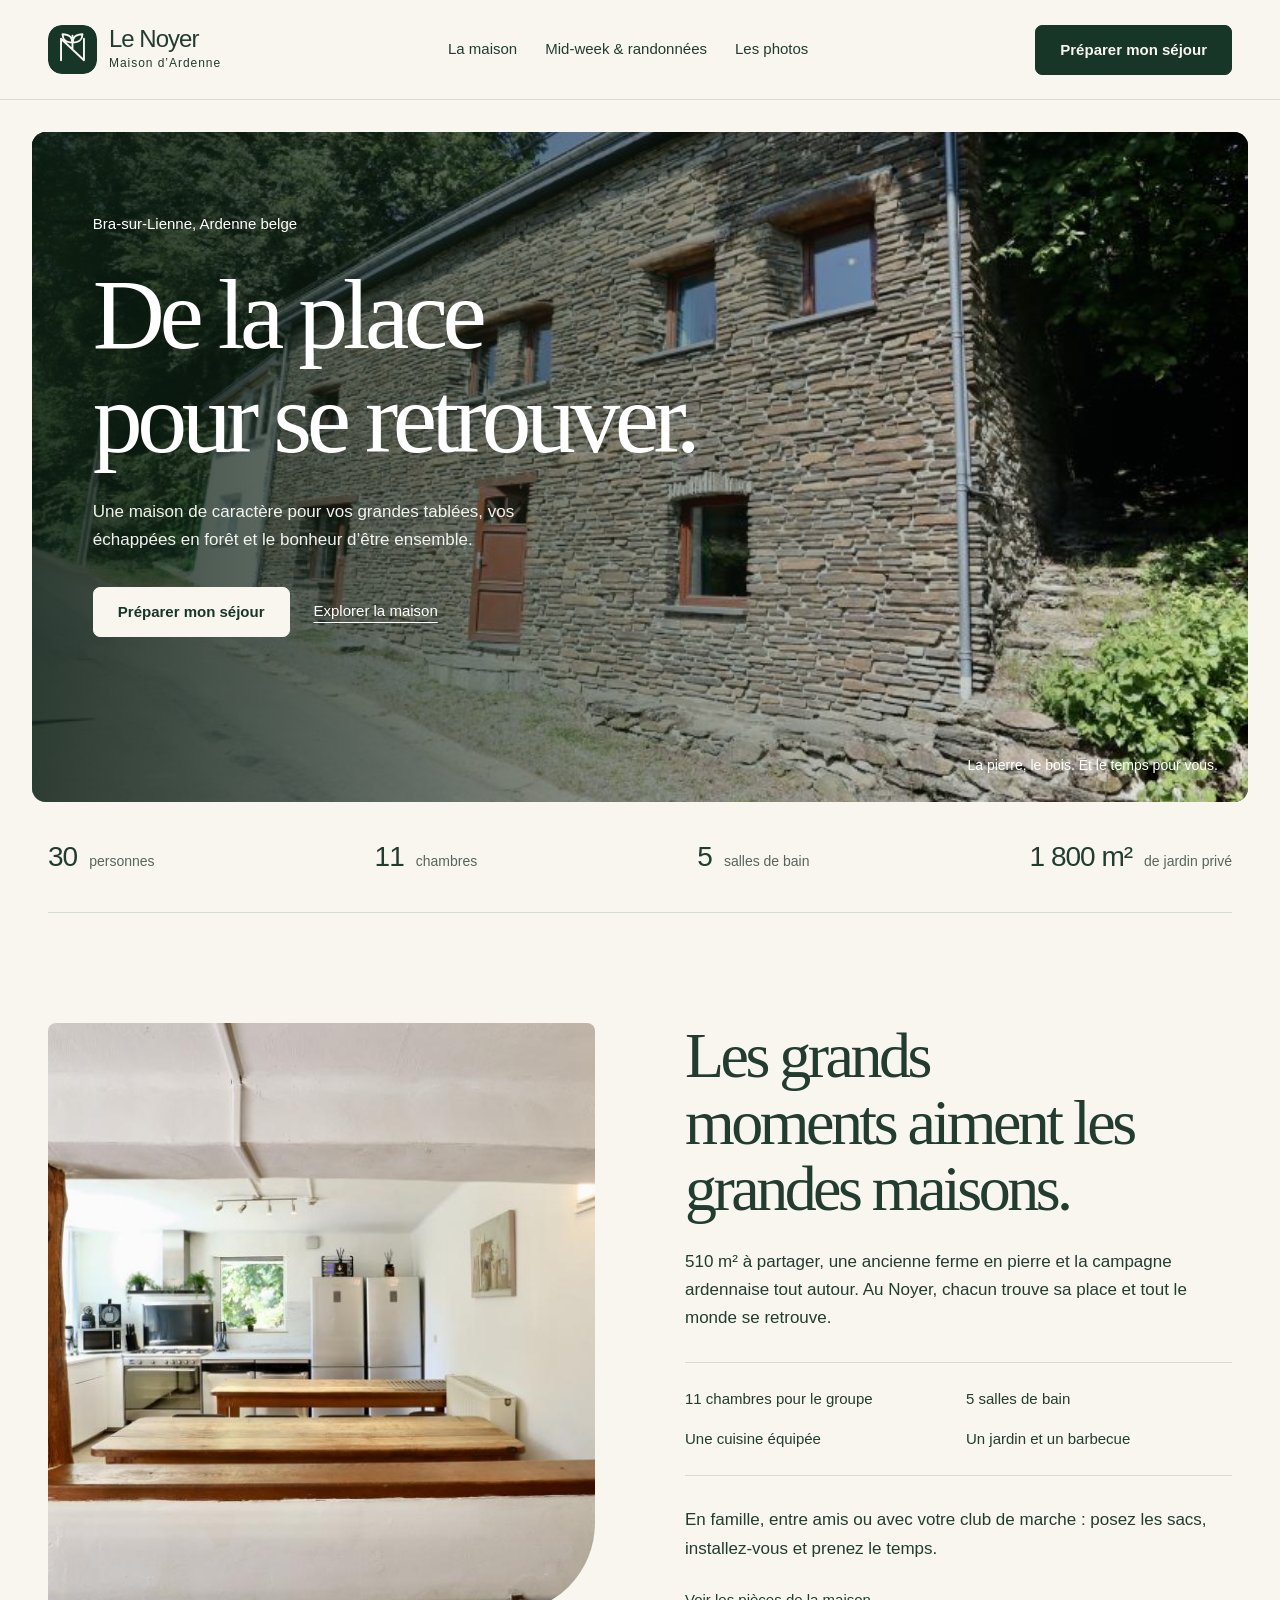
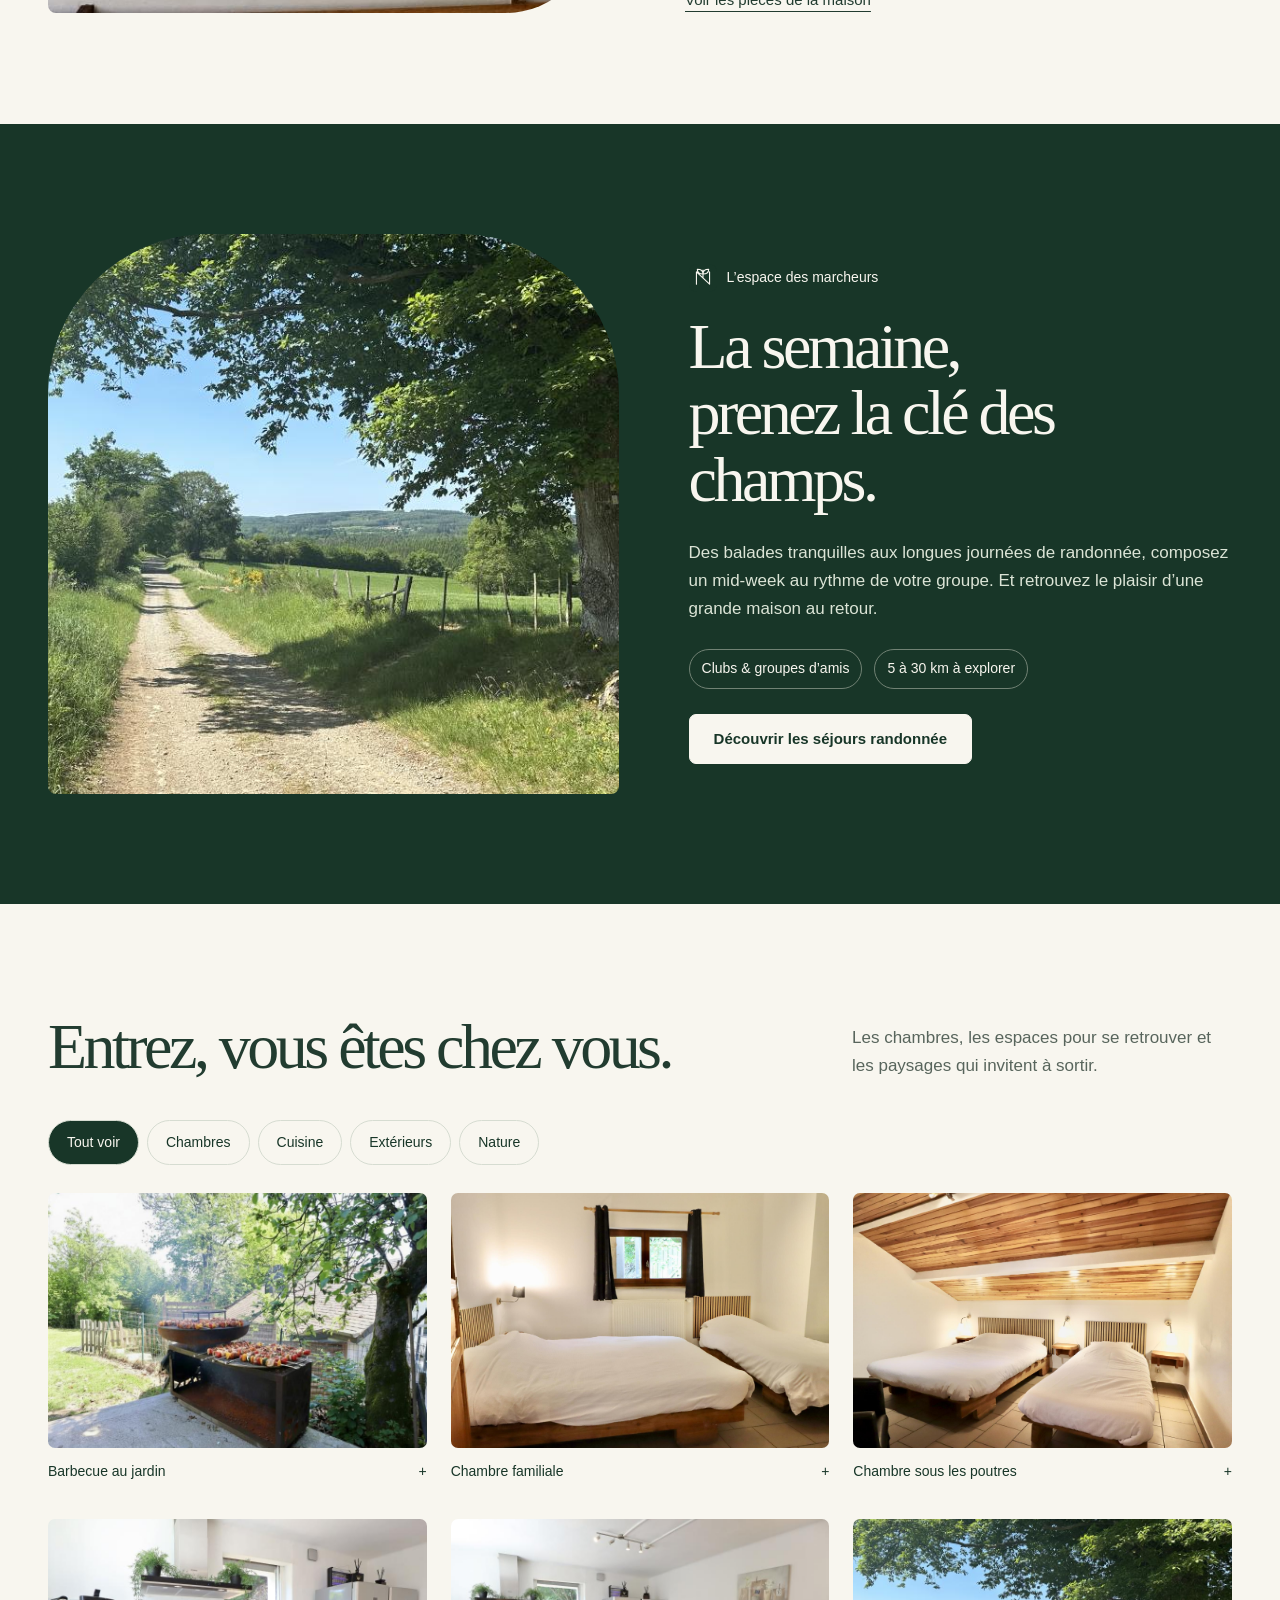
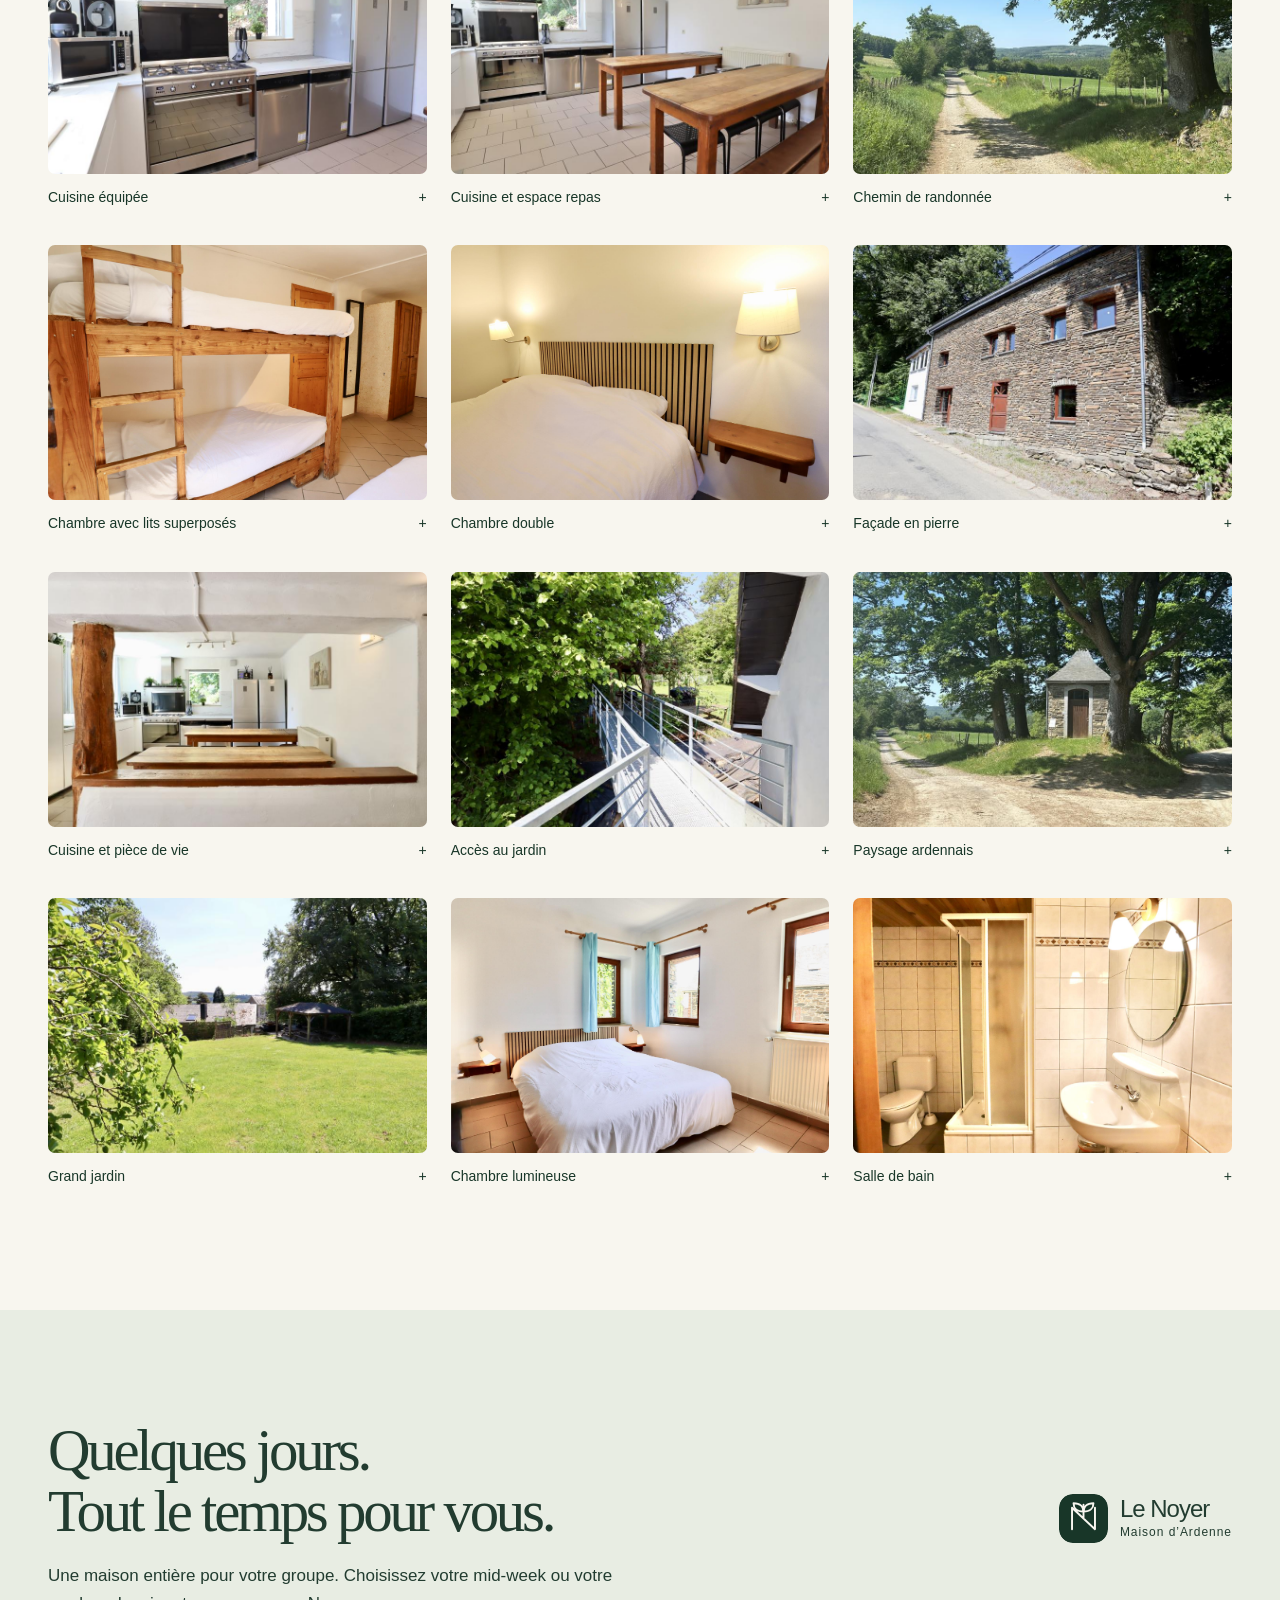
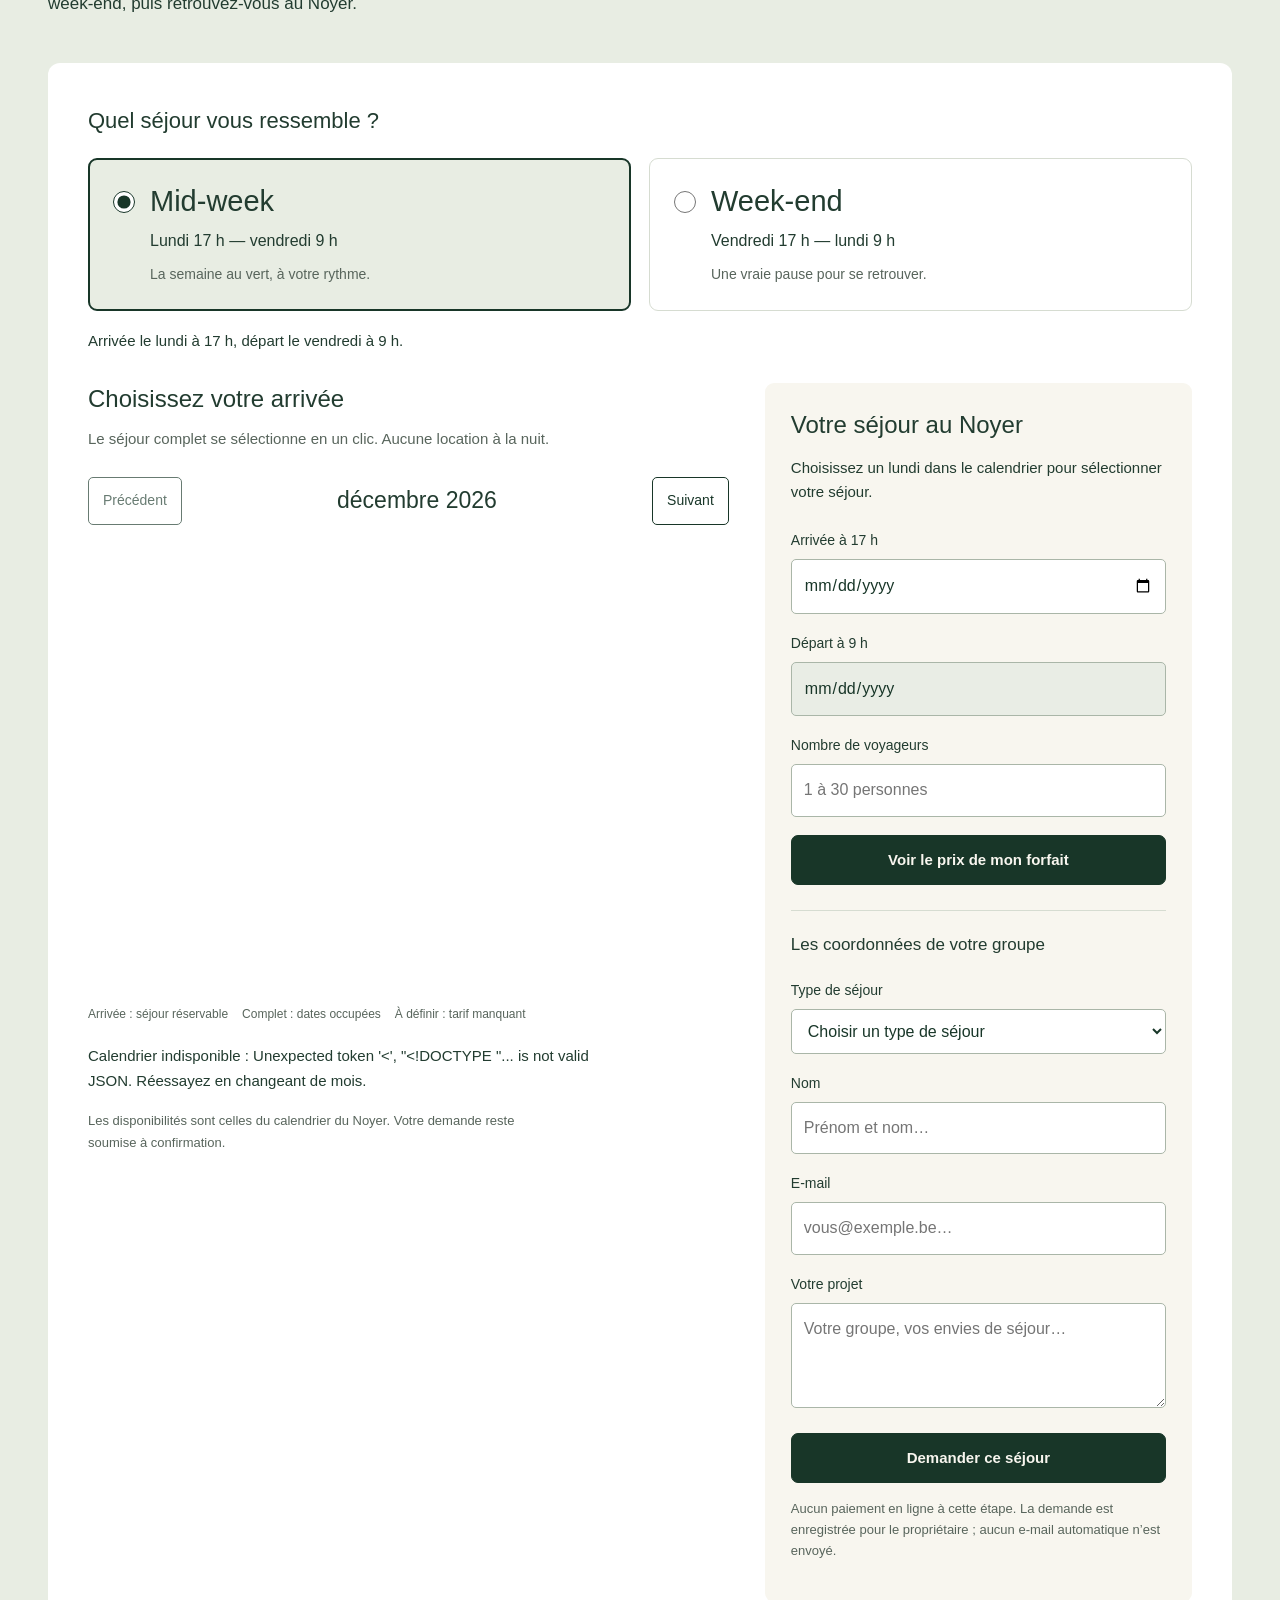
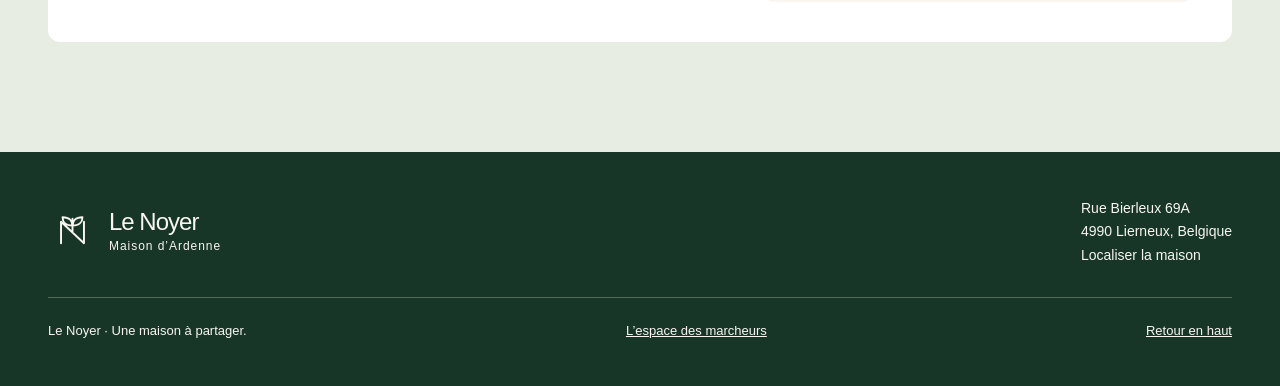
==== index.html @ c739ba6a "Préparer la mise en ligne sur Railway" ====
<!doctype html><html lang="fr"><head><meta charset="utf-8"><meta name="viewport" content="width=device-width,initial-scale=1"><meta name="theme-color" content="#183628"><meta name="description" content="Le Noyer, maison de vacances pour 30 personnes à Lierneux. Séjours en groupe et mid-week randonnée en Ardenne."><title>Le Noyer — Une maison pour se retrouver</title><link rel="icon" href="/favicon.svg" type="image/svg+xml"><link rel="stylesheet" href="/site.css"><script defer src="/site.js"></script><script defer src="/booking.js"></script><link rel="stylesheet" href="/booking.css"></head><body><a class="skip" href="#contenu">Aller au contenu</a><header id="top"><a class="brand" href="/" aria-label="Le Noyer, accueil"><img src="/favicon.svg" width="49" height="49" alt=""><span><strong>Le Noyer</strong><small>Maison d’Ardenne</small></span></a><nav aria-label="Navigation principale"><a href="/#maison">La maison</a><a href="/midweek.html">Mid-week & randonnées</a><a href="/#galerie">Les photos</a></nav><a class="head-cta" href="/#reserver">Préparer mon séjour</a><details class="mobile-nav"><summary>Menu</summary><div><a href="/#maison">La maison</a><a href="/midweek.html">Mid-week & randonnées</a><a href="/#galerie">Les photos</a><a href="/#reserver">Préparer mon séjour</a></div></details></header><main id="contenu"><section class="hero"><div class="hero-stage"><img src="/photos/55767.jpg" width="800" height="600" fetchpriority="high" alt="La façade en pierre du Noyer au bord des arbres"><div class="hero-copy"><span class="location">Bra-sur-Lienne, Ardenne belge</span><h1>De la place<br>pour se retrouver.</h1><p>Une maison de caractère pour vos grandes tablées, vos échappées en forêt et le bonheur d’être ensemble.</p><div class="hero-actions"><a class="btn" href="#reserver">Préparer mon séjour</a><a class="underlink" href="#maison">Explorer la maison</a></div></div><span class="hero-caption">La pierre, le bois. Et le temps pour vous.</span></div></section><div class="wrap stats"><div><strong>30</strong><small>personnes</small></div><div><strong>11</strong><small>chambres</small></div><div><strong>5</strong><small>salles de bain</small></div><div><strong>1 800 m²</strong><small>de jardin privé</small></div></div><section class="section" id="maison"><div class="wrap story-layout"><div class="story-image"><img src="/photos/89052.jpg" width="1920" height="1440" loading="lazy" alt="La grande table en bois et la cuisine du Noyer"></div><div><h2>Les grands moments aiment les grandes maisons.</h2><p>510 m² à partager, une ancienne ferme en pierre et la campagne ardennaise tout autour. Au Noyer, chacun trouve sa place et tout le monde se retrouve.</p><ul class="amenities"><li>11 chambres pour le groupe</li><li>5 salles de bain</li><li>Une cuisine équipée</li><li>Un jardin et un barbecue</li></ul><p>En famille, entre amis ou avec votre club de marche : posez les sacs, installez-vous et prenez le temps.</p><a class="underlink" href="#galerie">Voir les pièces de la maison</a></div></div></section><section class="midweek section" id="midweek"><div class="wrap midweek-layout"><div class="midweek-photo"><img src="/photos/26924.jpg" width="800" height="600" loading="lazy" alt="Un chemin entre les prés et les arbres"></div><div class="midweek-content"><span class="tag"><img src="/favicon.svg" width="28" height="28" alt="">L’espace des marcheurs</span><h2>La semaine,<br>prenez la clé des champs.</h2><p>Des balades tranquilles aux longues journées de randonnée, composez un mid-week au rythme de votre groupe. Et retrouvez le plaisir d’une grande maison au retour.</p><div class="midweek-perks"><span>Clubs & groupes d’amis</span><span>5 à 30 km à explorer</span></div><a class="btn light" href="/midweek.html">Découvrir les séjours randonnée</a></div></div></section><section class="gallery section" id="galerie">
<div class="wrap">
<div class="section-head">
<div><h2>Entrez, vous êtes chez vous.</h2></div>
<p>Les chambres, les espaces pour se retrouver et les paysages qui invitent à sortir.</p>
</div>
<div class="filters" role="group" aria-label="Filtrer les photos">
<button type="button" class="active" data-filter="all" aria-pressed="true">Tout voir</button>
<button type="button" data-filter="chambres" aria-pressed="false">Chambres</button>
<button type="button" data-filter="cuisine" aria-pressed="false">Cuisine</button>
<button type="button" data-filter="exterieur" aria-pressed="false">Extérieurs</button>
<button type="button" data-filter="nature" aria-pressed="false">Nature</button>
</div>
<div class="gallery-grid">
<button class="gallery-item" type="button" data-group="exterieur" aria-label="Agrandir Barbecue au jardin"><img width="800" height="600" loading="lazy" src="/photos/63605.jpg" alt="Barbecue au jardin"><span>Barbecue au jardin <b>+</b></span></button>
<button class="gallery-item" type="button" data-group="chambres" aria-label="Agrandir Chambre familiale"><img width="800" height="600" loading="lazy" src="/photos/12416.jpg" alt="Chambre familiale"><span>Chambre familiale <b>+</b></span></button>
<button class="gallery-item" type="button" data-group="chambres" aria-label="Agrandir Chambre sous les poutres"><img width="800" height="600" loading="lazy" src="/photos/15515.jpg" alt="Chambre sous les poutres"><span>Chambre sous les poutres <b>+</b></span></button>
<button class="gallery-item" type="button" data-group="cuisine" aria-label="Agrandir Cuisine équipée"><img width="800" height="600" loading="lazy" src="/photos/23513.jpg" alt="Cuisine équipée"><span>Cuisine équipée <b>+</b></span></button>
<button class="gallery-item" type="button" data-group="cuisine" aria-label="Agrandir Cuisine et espace repas"><img width="800" height="600" loading="lazy" src="/photos/24304.jpg" alt="Cuisine et espace repas"><span>Cuisine et espace repas <b>+</b></span></button>
<button class="gallery-item" type="button" data-group="nature" aria-label="Agrandir Chemin de randonnée"><img width="800" height="600" loading="lazy" src="/photos/26924.jpg" alt="Chemin de randonnée"><span>Chemin de randonnée <b>+</b></span></button>
<button class="gallery-item" type="button" data-group="chambres" aria-label="Agrandir Chambre avec lits superposés"><img width="800" height="600" loading="lazy" src="/photos/44759.jpg" alt="Chambre avec lits superposés"><span>Chambre avec lits superposés <b>+</b></span></button>
<button class="gallery-item" type="button" data-group="chambres" aria-label="Agrandir Chambre double"><img width="800" height="600" loading="lazy" src="/photos/54959.jpg" alt="Chambre double"><span>Chambre double <b>+</b></span></button>
<button class="gallery-item" type="button" data-group="exterieur" aria-label="Agrandir Façade en pierre"><img width="800" height="600" loading="lazy" src="/photos/55767.jpg" alt="Façade en pierre"><span>Façade en pierre <b>+</b></span></button>
<button class="gallery-item" type="button" data-group="cuisine" aria-label="Agrandir Cuisine et pièce de vie"><img width="800" height="600" loading="lazy" src="/photos/89052.jpg" alt="Cuisine et pièce de vie"><span>Cuisine et pièce de vie <b>+</b></span></button>
<button class="gallery-item" type="button" data-group="exterieur" aria-label="Agrandir Accès au jardin"><img width="800" height="600" loading="lazy" src="/photos/90014.jpg" alt="Accès au jardin"><span>Accès au jardin <b>+</b></span></button>
<button class="gallery-item" type="button" data-group="nature" aria-label="Agrandir Paysage ardennais"><img width="800" height="600" loading="lazy" src="/photos/84550.jpg" alt="Paysage ardennais"><span>Paysage ardennais <b>+</b></span></button>
<button class="gallery-item" type="button" data-group="exterieur" aria-label="Agrandir Grand jardin"><img width="800" height="600" loading="lazy" src="/photos/79137.jpg" alt="Grand jardin"><span>Grand jardin <b>+</b></span></button>
<button class="gallery-item" type="button" data-group="chambres" aria-label="Agrandir Chambre lumineuse"><img width="800" height="600" loading="lazy" src="/photos/64150.jpg" alt="Chambre lumineuse"><span>Chambre lumineuse <b>+</b></span></button>
<button class="gallery-item" type="button" data-group="chambres" aria-label="Agrandir Salle de bain"><img width="800" height="600" loading="lazy" src="/photos/64148.jpg" alt="Salle de bain"><span>Salle de bain <b>+</b></span></button>
</div>
</div>
</section><section class="booking section" id="reserver" aria-labelledby="booking-title">
<div class="wrap booking-layout"><div class="booking-copy"><div><h2 id="booking-title">Quelques jours.<br>Tout le temps pour vous.</h2><p>Une maison entière pour votre groupe. Choisissez votre mid-week ou votre week-end, puis retrouvez-vous au Noyer.</p></div><a class="brand" href="#top" aria-label="Le Noyer, retour en haut"><img src="/favicon.svg" width="49" height="49" alt=""><span><strong>Le Noyer</strong><small>Maison d’Ardenne</small></span></a></div>
<div class="form-card"><form id="booking-form">
<fieldset class="package-choices"><legend>Quel séjour vous ressemble ?</legend><div class="package-options"><label class="package-option"><input type="radio" name="package" value="midweek" checked><span><strong>Mid-week</strong><span>Lundi 17 h — vendredi 9 h</span><small>La semaine au vert, à votre rythme.</small></span></label><label class="package-option"><input type="radio" name="package" value="weekend"><span><strong>Week-end</strong><span>Vendredi 17 h — lundi 9 h</span><small>Une vraie pause pour se retrouver.</small></span></label></div></fieldset>
<p id="package-schedule" class="package-schedule">Arrivée le lundi à 17 h, départ le vendredi à 9 h.</p>
<div class="booking-form-layout"><div class="booking-calendar"><div class="calendar-heading"><h3>Choisissez votre arrivée</h3><p>Le séjour complet se sélectionne en un clic. Aucune location à la nuit.</p></div><div class="calendar-toolbar"><button type="button" id="previous-month" aria-label="Mois précédent">Précédent</button><h4 id="month-title" aria-live="polite"></h4><button type="button" id="next-month" aria-label="Mois suivant">Suivant</button></div><div id="guest-calendar" class="calendar-grid" aria-label="Calendrier des séjours" aria-busy="false"></div><div class="guest-legend"><span>Arrivée : séjour réservable</span><span>Complet : dates occupées</span><span>À définir : tarif manquant</span></div><p id="calendar-message" role="status" aria-live="polite"></p><p class="calendar-note">Les disponibilités sont celles du calendrier du Noyer. Votre demande reste soumise à confirmation.</p></div>
<div class="booking-details"><h3>Votre séjour au Noyer</h3><p id="selected-stay" aria-live="polite">Choisissez une arrivée dans le calendrier.</p><div class="form-row"><label>Arrivée à 17 h<input id="arrival" aria-describedby="package-schedule" type="date" name="arrival" required></label><label>Départ à 9 h<input id="departure" aria-describedby="package-schedule" type="date" name="departure" readonly required></label></div><label>Nombre de voyageurs<input type="number" name="guests" min="1" max="30" placeholder="1 à 30 personnes" required></label>
<button type="button" class="btn" id="calculate-quote">Voir le prix de mon forfait</button><div id="quote-result" class="quote-details" role="status" aria-live="polite"></div>
<div class="booking-contact"><h4>Les coordonnées de votre groupe</h4><label>Type de séjour<select id="stay-type" name="occasion"><option value="">Choisir un type de séjour</option><option value="Groupe de randonnée / mid-week">Groupe de randonnée / mid-week</option><option>Retrouvailles familiales</option><option>Séjour entre amis</option><option>Autre séjour de groupe</option></select></label><label>Nom<input name="name" type="text" autocomplete="name" maxlength="100" required placeholder="Prénom et nom…"></label><label>E-mail<input name="email" type="email" autocomplete="email" spellcheck="false" maxlength="254" required placeholder="vous@exemple.be…"></label><label>Votre projet<textarea name="message" rows="3" maxlength="2000" placeholder="Votre groupe, vos envies de séjour…"></textarea></label></div>
<button type="submit" class="btn" id="submit">Demander ce séjour</button><div class="form-note">Aucun paiement en ligne à cette étape. La demande est enregistrée pour le propriétaire ; aucun e-mail automatique n’est envoyé.</div><div id="status" role="status" aria-live="polite"></div></div></div></form></div></div></section></main><dialog id="lightbox" aria-label="Photographie agrandie">
<div class="dialog-head"><span id="photo-title"></span><button id="photo-close" type="button" aria-label="Fermer">✕</button></div>
<div class="dialog-body"><button type="button" id="prev" aria-label="Photo précédente">←</button><img id="large-photo" alt=""><button type="button" id="next" aria-label="Photo suivante">→</button></div>
</dialog><footer><div class="footer-top"><a class="brand" href="/" aria-label="Le Noyer, accueil"><img src="/favicon.svg" width="49" height="49" alt=""><span><strong>Le Noyer</strong><small>Maison d’Ardenne</small></span></a><p>Rue Bierleux 69A<br>4990 Lierneux, Belgique<br><a href="https://www.google.com/maps/search/?api=1&query=Rue+Bierleux+69A+4990+Lierneux+Belgique" target="_blank" rel="noopener noreferrer">Localiser la maison</a></p></div><div class="footer-bottom"><span>Le Noyer · Une maison à partager.</span><a href="/midweek.html">L’espace des marcheurs</a><a href="#top">Retour en haut</a></div></footer><div class="mobile-book"><a class="btn" href="/#reserver">Préparer mon séjour</a></div></body></html>
---- site.css ----
:root{--forest:#183628;--ivory:#f8f6ef;--copper:#aa8061;--ink:#223c30;--muted:#58655c;--line:#d6dcd1;--sage:#e8ede3;--white:#fff;--sans:"Avenir Next",Avenir,"Segoe UI",sans-serif;--display:"Iowan Old Style","Palatino Linotype",Palatino,serif}
*{box-sizing:border-box}html{scroll-behavior:smooth;scroll-padding-top:110px}body{margin:0;background:var(--ivory);color:var(--ink);font:17px/1.65 var(--sans)}a{color:inherit;text-decoration:none}button,input,select,textarea{font:inherit}button,a,input,select,textarea{touch-action:manipulation}button{cursor:pointer}img{display:block;width:100%;height:auto}h1,h2,h3,p{margin:0}p+p{margin-top:1rem}h1,h2,h3{text-wrap:balance}h1,h2{font-family:var(--display);font-weight:400;letter-spacing:-.055em;line-height:1.04}h1{font-size:clamp(3.6rem,7.8vw,8rem)}h2{font-size:clamp(2.5rem,5vw,5.2rem)}h3{font-size:1.5rem;line-height:1.3;font-weight:500}p{max-width:65ch}a:hover{text-decoration:underline;text-underline-offset:5px}:focus-visible{outline:3px solid var(--copper);outline-offset:5px}[hidden]{display:none!important}.skip{position:fixed;top:-100px;left:20px;z-index:100;background:white;padding:12px}.skip:focus{top:15px}.wrap{width:min(1280px,calc(100% - 96px));margin:auto}.section{padding:110px 0}header{height:100px;padding:0 48px;display:flex;align-items:center;justify-content:space-between;gap:24px;background:var(--ivory);position:sticky;top:0;z-index:20;border-bottom:1px solid var(--line)}.brand{display:inline-flex;align-items:center;gap:12px;flex-shrink:0}.brand img{width:49px;height:49px;border-radius:14px}.brand strong{display:block;font-size:24px;font-weight:500;letter-spacing:-1px;line-height:1.2}.brand small{display:block;font-size:12px;letter-spacing:.08em}nav{display:flex;gap:28px;font-size:15px}nav a[aria-current]{text-decoration:underline;text-underline-offset:8px}.btn,.head-cta,.r7-official,.r7-map,.ln-gpx-buttons a{display:inline-flex;justify-content:center;align-items:center;min-height:50px;padding:13px 24px;border:1px solid var(--forest);border-radius:7px;background:var(--forest);color:var(--ivory);font-size:15px;font-weight:600;line-height:1.4;text-align:center}.btn:hover,.head-cta:hover,.r7-official:hover,.ln-gpx-buttons a:hover{background:#2d513c;text-decoration:none}.btn.light{background:var(--ivory);color:var(--forest);border-color:var(--ivory)}.btn.light:hover{background:#e5eadf}.underlink{display:inline-block;text-decoration:underline;text-underline-offset:6px;font-size:15px}.mobile-nav{display:none}.hero{padding:32px 32px 0}.hero-stage{position:relative;min-height:670px;border-radius:14px;overflow:hidden;background:var(--forest)}.hero-stage>img{position:absolute;height:100%;object-fit:cover;object-position:50% 55%}.hero-stage:after{content:"";position:absolute;inset:0;background:linear-gradient(90deg,rgba(12,30,19,.83),rgba(12,30,19,.3) 65%,rgba(12,30,19,.04))}.hero-copy{position:relative;z-index:1;padding:80px 5%;color:white;max-width:830px}.location{font-size:15px;margin-bottom:26px;display:block}.hero-copy p{margin-top:28px;max-width:430px;color:#f1f3ed}.hero-actions{display:flex;align-items:center;flex-wrap:wrap;gap:24px;margin-top:32px}.hero .btn{background:var(--ivory);color:var(--forest);border-color:var(--ivory)}.hero-caption{position:absolute;z-index:2;right:30px;bottom:25px;color:#fff;font-size:14px}.stats{display:flex;justify-content:space-between;gap:20px;padding:32px 0;border-bottom:1px solid var(--line)}.stats div{display:flex;align-items:baseline;gap:12px}.stats strong{font-size:28px;font-weight:500;letter-spacing:-1px}.stats small{font-size:14px;color:var(--muted)}.story-layout{display:grid;grid-template-columns:1fr 1fr;gap:90px;align-items:center}.story-image img{height:590px;object-fit:cover;border-radius:8px 8px 90px 8px}.story-layout p{margin-top:25px}.story-layout .underlink{margin-top:25px}.amenities{display:grid;grid-template-columns:1fr 1fr;gap:15px;margin:30px 0;padding:24px 0;border-block:1px solid var(--line);list-style:none;font-size:15px}.midweek{background:var(--forest);color:var(--ivory)}.midweek-layout{display:grid;grid-template-columns:1.05fr 1fr;gap:70px;align-items:center}.midweek-photo img{height:560px;object-fit:cover;border-radius:160px 160px 8px 8px}.midweek-content p{margin:26px 0;color:#dbe4d6}.tag{display:inline-flex;align-items:center;gap:10px;margin-bottom:22px;font-size:14px}.tag img{width:28px;height:28px}.midweek-perks{display:flex;gap:12px;flex-wrap:wrap;margin:25px 0}.midweek-perks span{font-size:14px;border:1px solid #718274;padding:7px 12px;border-radius:30px}.section-head{display:flex;align-items:end;justify-content:space-between;gap:35px;margin-bottom:40px}.section-head p{max-width:380px;color:var(--muted)}.filters{display:flex;gap:8px;flex-wrap:wrap;margin:28px 0}.filters button{border:1px solid var(--line);padding:10px 18px;border-radius:30px;background:transparent;color:var(--forest);font-size:14px;min-height:44px}.filters button.active,.filters button:hover{background:var(--forest);color:var(--ivory)}.gallery-grid{display:grid;grid-template-columns:repeat(3,1fr);gap:24px}.gallery-item{padding:0;text-align:left;background:none;border:0;color:var(--forest);min-width:0}.gallery-item img{height:255px;object-fit:cover;border-radius:7px;transition:filter .2s}.gallery-item:hover img{filter:brightness(.88)}.gallery-item span{display:flex;justify-content:space-between;padding:12px 0;font-size:14px}.gallery-item b{font-weight:400}.booking{background:var(--sage)}.booking-layout{display:grid;grid-template-columns:1fr 1fr;gap:80px;align-items:start}.booking-copy p{margin-top:25px}.booking-logo{margin-top:38px}.form-card{background:var(--white);padding:36px;border-radius:12px}.form-card>p{font-size:14px;color:var(--muted);margin:12px 0 26px}.form-row{display:grid;grid-template-columns:1fr 1fr;gap:18px}label{display:block;font-size:14px;font-weight:500;margin-bottom:18px}input,select,textarea{width:100%;min-width:0;display:block;margin-top:7px;border:1px solid #aab6a8;border-radius:5px;padding:12px;background:#fff;color:var(--forest);font-size:16px}textarea{resize:vertical}.form-note{font-size:13px;color:var(--muted);margin-top:16px}#status{font-size:15px;margin-top:15px;overflow-wrap:anywhere}.error{color:#9a3022}button:disabled{opacity:.65;cursor:wait}footer{padding:45px 48px;background:var(--forest);color:var(--ivory)}.footer-top{display:flex;justify-content:space-between;gap:30px}.footer-top p{font-size:14px}.footer-bottom{display:flex;justify-content:space-between;gap:20px;border-top:1px solid #536b58;margin-top:30px;padding-top:22px;font-size:13px}.footer-bottom a{text-decoration:underline}dialog{padding:20px;border:0;border-radius:12px;background:var(--ivory);width:min(1100px,94vw);max-height:92dvh;overscroll-behavior:contain}dialog::backdrop{background:#10251de6}.dialog-head{display:flex;align-items:center;justify-content:space-between;gap:20px;padding-bottom:16px}.dialog-head button,.dialog-body button{border:1px solid var(--line);background:var(--ivory);color:var(--forest);min-width:44px;min-height:44px;border-radius:50%}.dialog-body{display:flex;gap:15px;align-items:center}.dialog-body img{min-width:0;max-height:75dvh;object-fit:contain}.walking-intro{padding:70px 0 65px}.walking-intro .location{color:var(--muted)}.walking-intro h1{max-width:950px}.walking-intro p{margin-top:28px;max-width:600px}.walking-intro .hero-actions{margin-top:28px}.walking-cover{width:100%;height:440px;object-fit:cover;border-radius:12px}.walking-strip{display:flex;justify-content:space-between;gap:25px;padding:24px 0;font-size:15px;border-bottom:1px solid var(--line)}.r7-section{padding:90px 0}.r7-top{display:flex;justify-content:space-between;align-items:end;gap:40px}.r7-top p{max-width:380px}.r7-prompt{margin:35px 0 15px;font-size:15px}.r7-tabs{display:flex;gap:10px;margin-bottom:25px}.r7-tabs button{flex:1;padding:15px 8px;border:1px solid var(--line);border-radius:7px;color:var(--forest);background:transparent;min-height:70px}.r7-tabs button[aria-selected=true]{background:var(--forest);color:var(--ivory)}.r7-tabs strong{font-size:25px;font-weight:500}.r7-tabs small{display:block;font-size:12px}.r7-feature{display:grid;grid-template-columns:1fr 1fr;gap:50px;align-items:center;padding:30px;background:var(--sage);border-radius:12px}.r7-picture{position:relative}.r7-picture img{height:390px;object-fit:cover;border-radius:8px}.r7-photo-credit{display:none}.r7-detail>small{font-size:14px}.r7-detail h3{font-family:var(--display);font-size:36px;letter-spacing:-1px;margin:12px 0 16px}.r7-detail p{font-size:15px}.r7-facts{display:flex;gap:28px;margin:24px 0;padding-block:18px;border-block:1px solid #bac6b5;flex-wrap:wrap}.r7-facts strong{display:block;font-size:19px}.r7-facts span,.r7-start,.r7-source{font-size:13px}.r7-actions{display:flex;flex-wrap:wrap;gap:10px;margin:20px 0}.r7-map{background:transparent;color:var(--forest)}.r7-source{color:var(--muted)}.r7-final{display:flex;gap:40px;justify-content:space-between;align-items:center;margin-top:32px}.r7-final p{font-size:14px;max-width:650px}.r7-final .btn{flex-shrink:0}.gpx-section{margin-top:50px;border:1px solid var(--line);border-radius:12px;padding:30px}.gpx-layout{display:grid;grid-template-columns:1fr 1fr;align-items:center;gap:40px}.gpx-section p{font-size:15px;margin:20px 0}.ln-gpx-buttons{display:flex;gap:12px;flex-wrap:wrap}.ln-gpx-buttons .secondary{background:transparent;color:var(--forest)}#trace-map{width:100%;height:320px;background:var(--sage);border-radius:8px}.map-status{font-size:13px;color:var(--muted)}.planning{background:var(--sage)}.planning-grid{display:grid;grid-template-columns:1fr 1fr;gap:90px}.planning details{border-bottom:1px solid #bac6b5;padding:22px 0}.planning summary{font-size:20px;cursor:pointer}.planning details p{margin:18px 0 0;font-size:16px}.planning-grid>div>p{margin:24px 0}.practical{margin-top:35px}.practical p{font-size:14px}.mobile-book{display:none}
@media(min-width:1500px){.hero-stage{min-height:760px}.hero-copy{padding-top:100px}}
@media(max-width:1100px){header{padding:0 24px}nav{gap:15px;font-size:14px}.head-cta{padding-inline:15px}.wrap{width:calc(100% - 48px)}.story-layout,.midweek-layout,.booking-layout,.planning-grid{gap:40px}.stats div{display:block}.gallery-item img{height:200px}.hero-stage{min-height:610px}.r7-feature{gap:25px}.r7-final{align-items:start;flex-direction:column}}
@media(max-width:800px){header{height:82px;padding:0 20px}.brand strong{font-size:22px}.brand img{width:43px;height:43px}header nav,header>.head-cta{display:none}.mobile-nav{display:block}.mobile-nav summary{cursor:pointer;min-height:44px;padding:10px}.mobile-nav>div{position:absolute;top:81px;left:0;right:0;background:var(--ivory);padding:15px 24px 25px;border-bottom:1px solid var(--line);box-shadow:0 20px 30px #18362812}.mobile-nav a{display:block;padding:12px}.hero{padding:14px 14px 0}.hero-stage{min-height:650px}.hero-copy{padding:55px 24px}.hero-stage:after{background:linear-gradient(0deg,rgba(12,30,19,.15),rgba(12,30,19,.75))}.hero-caption{left:24px;right:auto;font-size:12px}.hero-copy p{font-size:16px}.hero-actions{gap:22px}.wrap{width:calc(100% - 40px)}.stats{display:grid;grid-template-columns:1fr 1fr;padding:25px 0;gap:20px}.stats div{display:flex;gap:10px}.stats strong{font-size:24px}.stats small{font-size:12px}.section{padding:65px 0}.story-layout,.midweek-layout,.booking-layout,.planning-grid,.r7-feature,.gpx-layout{grid-template-columns:1fr;gap:30px}.story-image img{height:380px;border-bottom-right-radius:60px}.story-layout>div:last-child{padding-top:10px}.midweek-photo img{height:390px;border-radius:120px 120px 7px 7px}.midweek-content h2{font-size:3rem}.section-head,.r7-top{display:block}.section-head p,.r7-top p{margin-top:22px}.gallery-grid{grid-template-columns:1fr 1fr;gap:15px}.gallery-item img{height:170px}.gallery-item span{font-size:12px}.form-card{padding:24px}.form-row{gap:12px}.form-row:has(select){grid-template-columns:1fr}.booking-copy .booking-logo{display:none}.footer-top,.footer-bottom{flex-direction:column}footer{padding:40px 24px 100px}.walking-intro{padding:45px 0}.walking-intro h1{font-size:3.6rem}.walking-cover{height:300px}.walking-strip{flex-direction:column;gap:10px}.r7-section{padding:60px 0}.r7-tabs{gap:6px}.r7-tabs button{padding:12px 3px}.r7-tabs small{font-size:10px}.r7-tabs strong{font-size:22px}.r7-feature{padding:18px}.r7-picture img{height:240px}.r7-detail h3{font-size:32px}.gpx-section{padding:20px}.r7-final .btn{width:100%}.mobile-book{display:block;position:fixed;bottom:0;left:0;right:0;z-index:15;background:var(--ivory);padding:10px 20px calc(10px + env(safe-area-inset-bottom));border-top:1px solid var(--line)}.mobile-book a{display:flex}.section:target{scroll-margin-top:15px}}
@media(prefers-reduced-motion:reduce){html{scroll-behavior:auto}*{transition:none!important}}
---- booking.css ----
.availability{margin:25px 0;padding:20px;border:1px solid var(--line);border-radius:8px}.availability h3{font-size:20px}.calendar-toolbar,.year-toolbar{display:flex;align-items:end;gap:15px;flex-wrap:wrap;margin:20px 0}.calendar-toolbar label,.year-toolbar label{margin:0;max-width:180px}.calendar-grid{display:grid;grid-template-columns:repeat(7,minmax(0,1fr));gap:4px;margin-top:12px}.calendar-day,.calendar-weekday{font-size:12px;text-align:center;min-height:30px;padding:4px 0}.calendar-day{border-radius:3px;background:#e0ecd8;color:#183628;border:1px solid #b2c7a6}.calendar-day[data-state=occupied]{background:#d2d5d2;color:#374038;border-color:#adb4ad}.calendar-day[data-state=unpriced]{background:white;border:1px dashed #747e73;color:#495147}.calendar-legend{font-size:13px;margin:12px 0}.quote-details{font-size:14px;margin:15px 0}.quote-total{font-size:22px;font-weight:600;margin:15px 0}.quote-details details{margin-top:12px}.quote-night{display:flex;justify-content:space-between;gap:15px}.admin-main{padding-block:60px}.admin-main h1{font-size:64px;margin-bottom:20px}.admin-main h2{font-size:34px;margin:35px 0 20px}.admin-main p{margin:15px 0}.admin-login{max-width:650px;margin:30px 0}.admin-columns{display:grid;grid-template-columns:1fr 1fr;gap:45px}.admin-columns .form-card{margin-top:20px}.admin-record{border-bottom:1px solid var(--line);padding:20px 0;overflow-wrap:anywhere}.admin-record h3{font-size:20px}.admin-record p{white-space:pre-wrap;font-size:14px}.record-actions{display:flex;gap:10px;flex-wrap:wrap}.record-actions button,.calendar-toolbar button{border:1px solid var(--forest);color:var(--forest);background:transparent;border-radius:5px;padding:9px 14px;min-height:44px}.record-actions button:hover,.calendar-toolbar button:hover{background:var(--sage)}.year-calendar{display:grid;grid-template-columns:repeat(4,1fr);gap:25px}.calendar-month h3{font-size:17px}.admin-metrics{display:flex;gap:30px;flex-wrap:wrap;background:var(--sage);padding:25px;margin:25px 0;border-radius:8px}.admin-metrics strong{display:block;font-size:26px}.admin-metrics span{font-size:14px}#new-rate{margin:15px;background:none;border:0}.admin-record small{display:block}.admin-record button:disabled{opacity:.5}.quote-error{color:#9a3022}.calendar-day[data-selected=true]{outline:2px solid var(--forest);outline-offset:0;font-weight:700}
.admin-single{grid-template-columns:1fr}.admin-single>section{max-width:780px}#block-dates{margin-block:30px}#block-dates .form-card{max-width:780px;margin-bottom:25px}#block-help{font-size:14px}#clear-block{border:0;background:none;margin:15px;color:var(--forest)}#admin-calendar button.calendar-day{min-height:36px;min-width:0;font-family:inherit}#admin-calendar button.calendar-day:hover:not(:disabled){outline:2px solid var(--forest)}#admin-calendar button.calendar-day:disabled{cursor:default;opacity:.45}
@media(max-width:1000px){.year-calendar{grid-template-columns:repeat(3,1fr)}}@media(max-width:800px){.admin-columns{grid-template-columns:1fr}.year-calendar{grid-template-columns:repeat(2,1fr)}.admin-main h1{font-size:46px}.calendar-toolbar{gap:10px}.calendar-toolbar button{font-size:13px;padding:8px}.availability{padding:14px}}

#reserver .booking-layout{display:block}#reserver .booking-copy{display:flex;align-items:center;justify-content:space-between;gap:40px;margin-bottom:45px}#reserver .booking-copy h2{font-size:clamp(2.6rem,4.6vw,4.8rem)}#reserver .booking-copy p{max-width:590px;margin-top:20px}#reserver .form-card{padding:40px}#reserver .package-choices{border:0;padding:0;margin:0;min-width:0}#reserver .package-choices legend{font-size:22px;font-weight:500;padding:0;margin-bottom:18px}#reserver .package-options{display:grid;grid-template-columns:1fr 1fr;gap:18px}#reserver .package-option{display:flex;align-items:start;gap:15px;padding:24px;border:1px solid var(--line);border-radius:9px;cursor:pointer;margin:0;background:var(--white)}#reserver .package-option:has(input:checked){border:2px solid var(--forest);padding:23px;background:var(--sage)}#reserver .package-option:focus-within{outline:3px solid var(--copper);outline-offset:3px}#reserver .package-option input{width:22px;height:22px;min-width:22px;margin:8px 0 0;accent-color:var(--forest)}#reserver .package-option strong{font-size:29px;line-height:1.3;font-weight:500;display:block}#reserver .package-option span span{display:block;font-size:16px;margin-top:8px}#reserver .package-option small{display:block;font-size:14px;color:var(--muted);margin-top:8px}#reserver .package-schedule{font-size:15px;margin:18px 0 30px}#reserver .booking-form-layout{display:grid;grid-template-columns:minmax(0,1.5fr) minmax(300px,1fr);gap:36px;align-items:start}#reserver .booking-calendar{min-width:0}#reserver .calendar-heading h3,#reserver .booking-details h3{font-size:24px}#reserver .calendar-heading p{font-size:15px;color:var(--muted);margin:12px 0 0}#reserver .calendar-toolbar{display:flex;align-items:center;justify-content:space-between;flex-wrap:nowrap;gap:12px;margin:26px 0 20px}#reserver #month-title{font-size:23px;font-weight:500;text-align:center;margin:0;line-height:1.3}#reserver .calendar-toolbar button{min-width:44px;padding:11px 14px;font-size:14px}#reserver #guest-calendar{gap:7px;margin:0;min-height:440px;align-content:start}#reserver .calendar-weekday{font-size:15px;min-height:34px;color:var(--muted)}#reserver .calendar-day{min-height:78px;padding:13px 4px;display:flex;flex-direction:column;align-items:center;justify-content:center;gap:5px;font-family:var(--sans);background:#f4f6f0;border:1px solid #e0e5db;color:var(--forest);border-radius:6px;font-size:20px;line-height:1.2}#reserver .calendar-day small{font-size:11px;line-height:1.3}#reserver button.calendar-day:not(:disabled){background:var(--forest);color:var(--ivory);border-color:var(--forest);cursor:pointer}#reserver button.calendar-day:hover:not(:disabled){background:#315b41;box-shadow:0 0 0 2px var(--copper)}#reserver .calendar-day[data-state=occupied]{background:#dcdedb;color:#596158;border-color:#c5ccc2}#reserver button.calendar-day:disabled{opacity:1;cursor:default;background:#f3f3ef;color:#6b7168;border:1px dashed #9fa89a}#reserver .calendar-day[data-selected=true]{background:#d7e7cb;color:var(--forest);outline:none;border-color:#9ab48b}#reserver button.calendar-day[data-selected=true]{background:var(--forest);color:white;box-shadow:inset 0 0 0 2px var(--copper)}#reserver .calendar-day[data-checkout=true]{border:2px solid var(--forest);background:var(--ivory)}#reserver .guest-legend{display:flex;gap:14px;flex-wrap:wrap;font-size:12px;margin:20px 0;color:var(--muted)}#reserver #calendar-message{font-size:15px;min-height:50px}#reserver .calendar-note{font-size:13px;color:var(--muted);margin-top:16px}#reserver .booking-details{background:var(--ivory);border-radius:9px;padding:26px;min-width:0}#reserver #selected-stay{font-size:15px;margin:15px 0 24px;min-height:48px}#reserver .booking-details .form-row{grid-template-columns:1fr;gap:0}#reserver .booking-details .btn{width:100%}#reserver .quote-total{font-size:24px;line-height:1.35}#reserver .quote-details p{margin-top:12px}#reserver .booking-contact{margin:25px 0;border-top:1px solid var(--line);padding-top:20px}#reserver .booking-contact summary{cursor:pointer;font-size:17px;min-height:44px;margin-bottom:15px}#reserver input[readonly]{background:#e9ede5}#reserver .form-note{line-height:1.6}
@media(min-width:1450px){#reserver .calendar-day{min-height:88px}#reserver #guest-calendar{min-height:490px}}
@media(max-width:1050px){#reserver .form-card{padding:25px}#reserver .booking-form-layout{gap:24px;grid-template-columns:minmax(0,1.3fr) minmax(280px,1fr)}#reserver .booking-details{padding:20px}#reserver .calendar-day{min-height:70px;font-size:18px}#reserver #guest-calendar{gap:4px}#reserver #month-title{font-size:20px}#reserver .calendar-toolbar button{font-size:12px;padding:10px 8px}#reserver .booking-copy>.brand{display:none}}
@media(max-width:800px){#reserver .booking-form-layout{grid-template-columns:1fr;gap:32px}#reserver .form-card{padding:24px}#reserver .calendar-day{min-height:72px;font-size:21px}#reserver #guest-calendar{gap:6px;min-height:420px}#reserver .booking-copy{margin-bottom:30px}#reserver .package-option{padding:18px;gap:10px}#reserver .package-option:has(input:checked){padding:17px}#reserver .package-option strong{font-size:23px}#reserver .package-option span span{font-size:14px}#reserver .package-option small{display:none}#reserver .package-option input{width:18px;height:18px;min-width:18px;margin-top:5px}#reserver .booking-details .form-row{grid-template-columns:1fr 1fr;gap:12px}}
@media(max-width:480px){#reserver .form-card{padding:16px}#reserver .package-options{gap:9px}#reserver .package-option{padding:14px 10px;gap:7px}#reserver .package-option:has(input:checked){padding:13px 9px}#reserver .package-option strong{font-size:20px}#reserver .package-option span span{font-size:13px}#reserver .package-option input{width:16px;height:16px;min-width:16px}#reserver .calendar-day{min-height:62px;font-size:18px;padding:10px 1px}#reserver .calendar-day small{font-size:10px}#reserver #guest-calendar{gap:3px;min-height:370px}#reserver .calendar-weekday{font-size:13px}#reserver #month-title{font-size:18px}#reserver .calendar-toolbar button{padding:9px 7px;font-size:12px}#reserver .booking-details{padding:18px}#reserver .booking-details .form-row{grid-template-columns:1fr;gap:0}}

#reserver .calendar-day:focus-visible{outline:3px solid var(--copper);outline-offset:3px}#reserver .booking-contact h4{font-size:17px;font-weight:500;margin:0 0 20px}
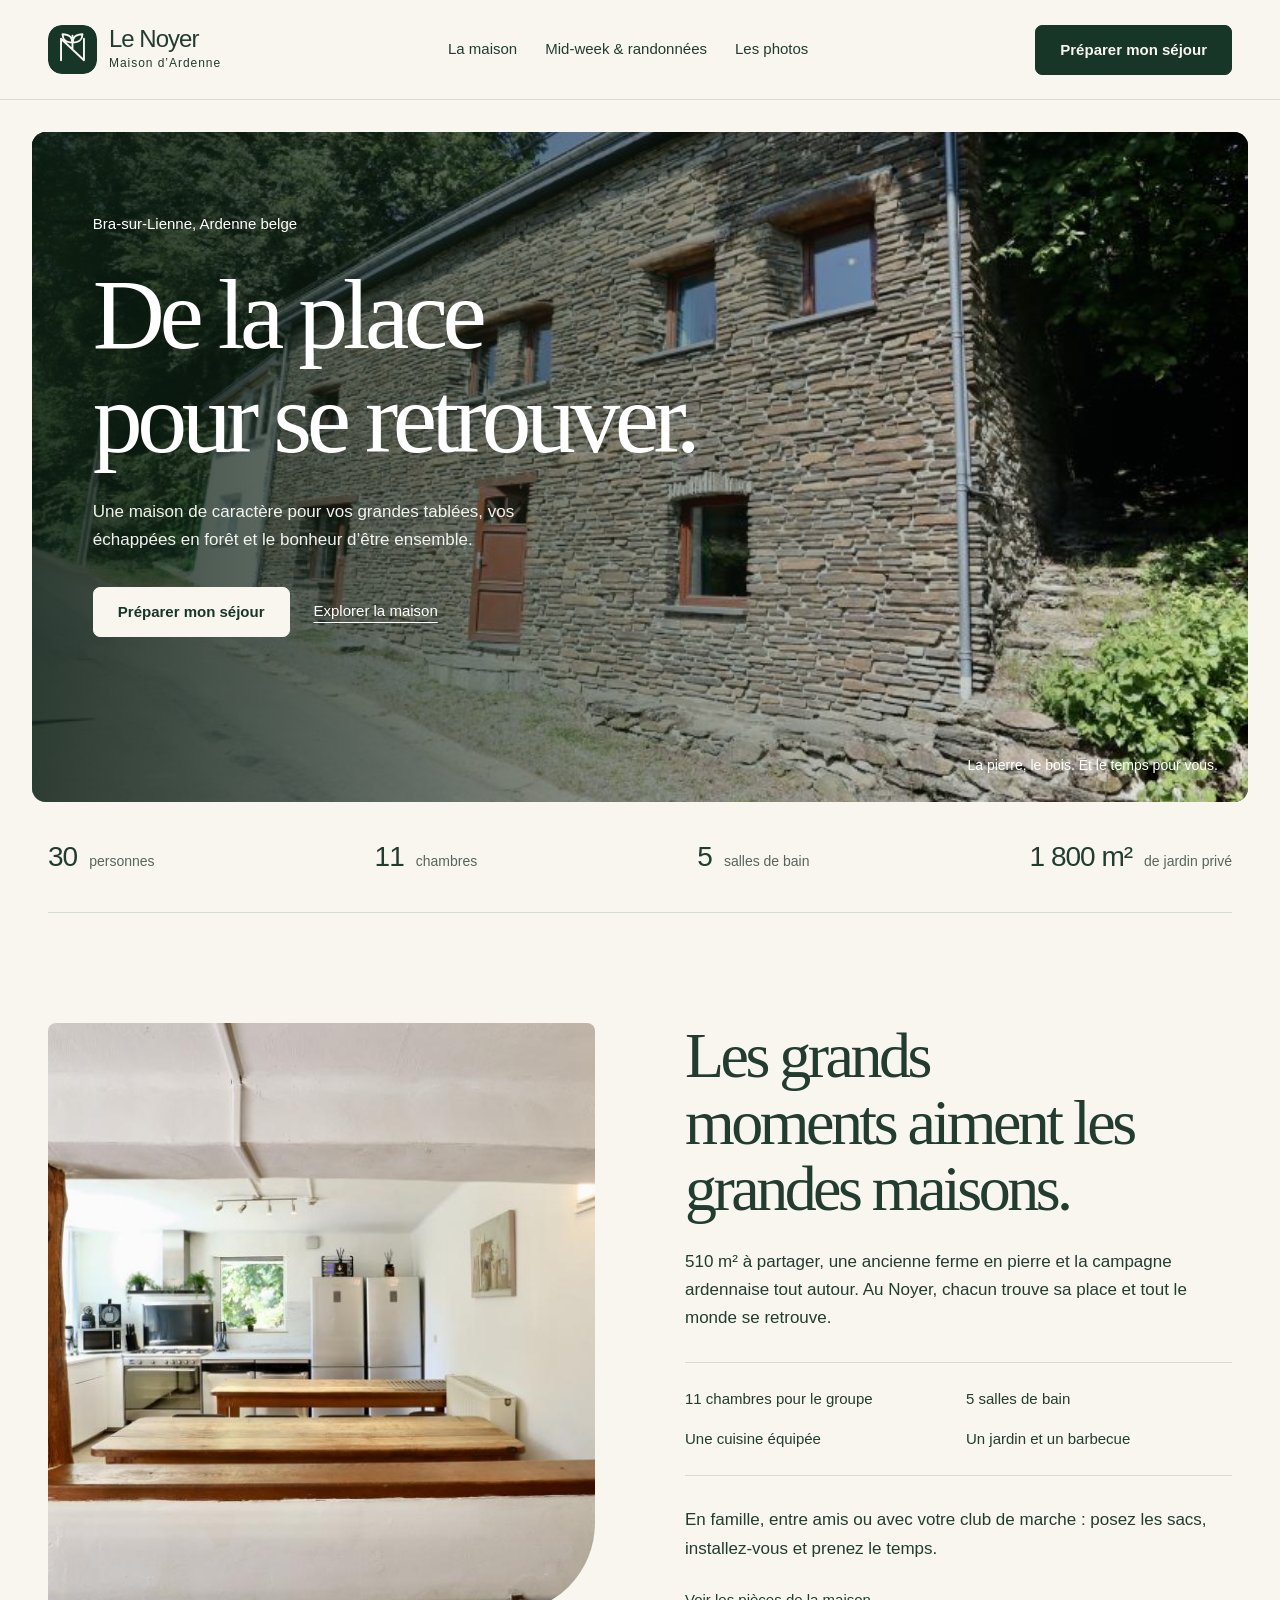
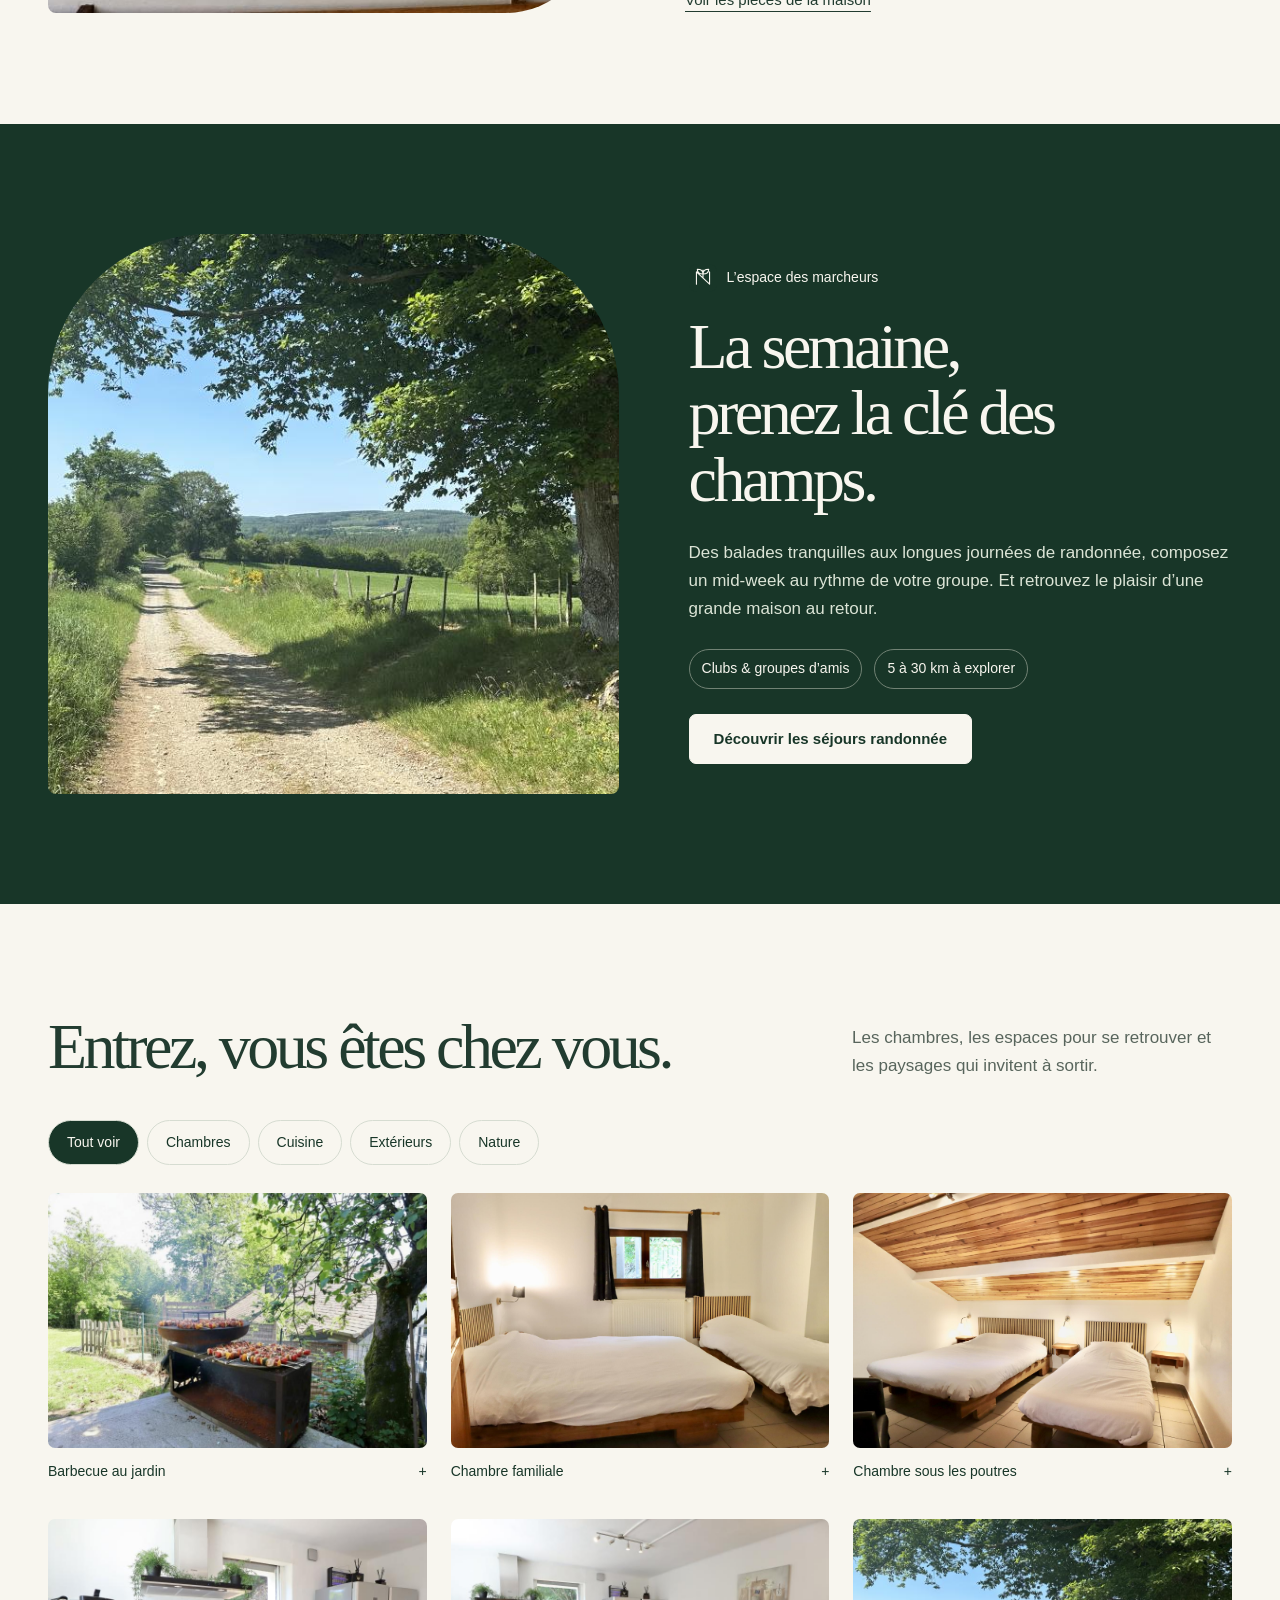
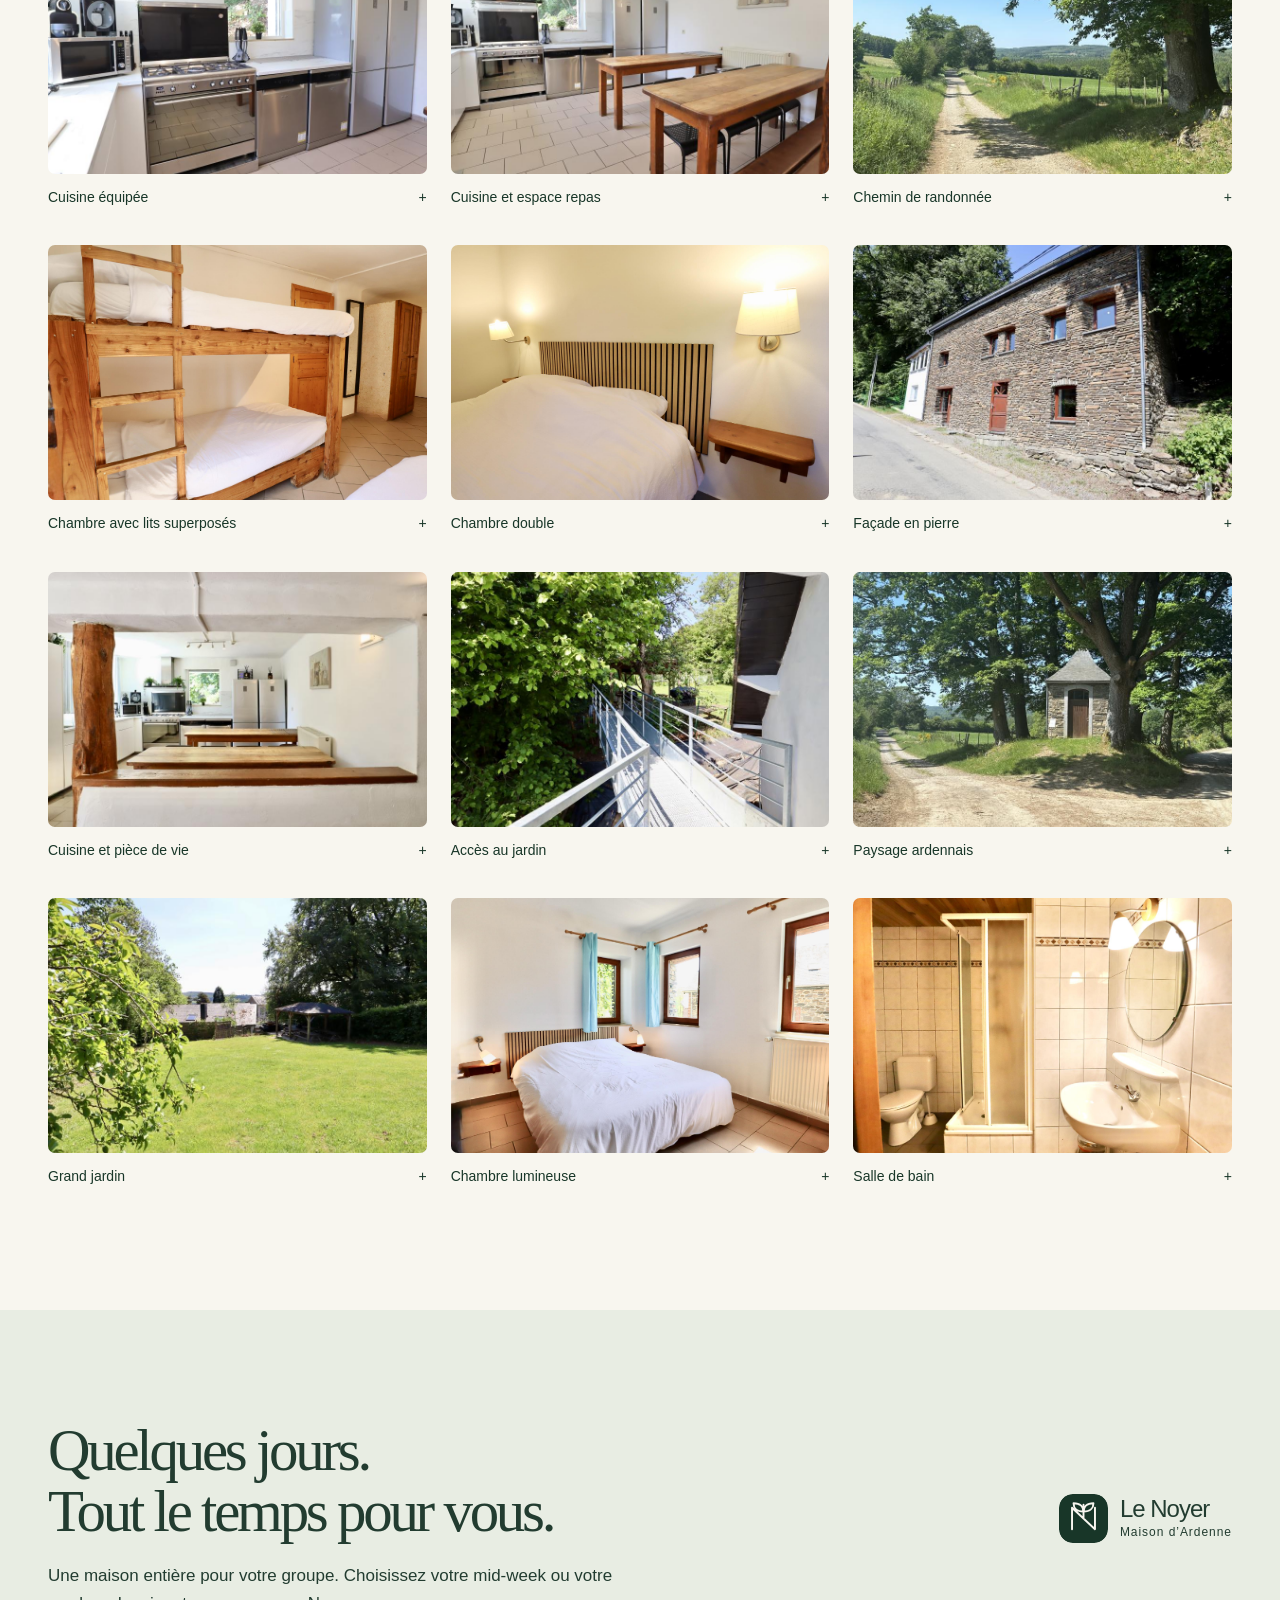
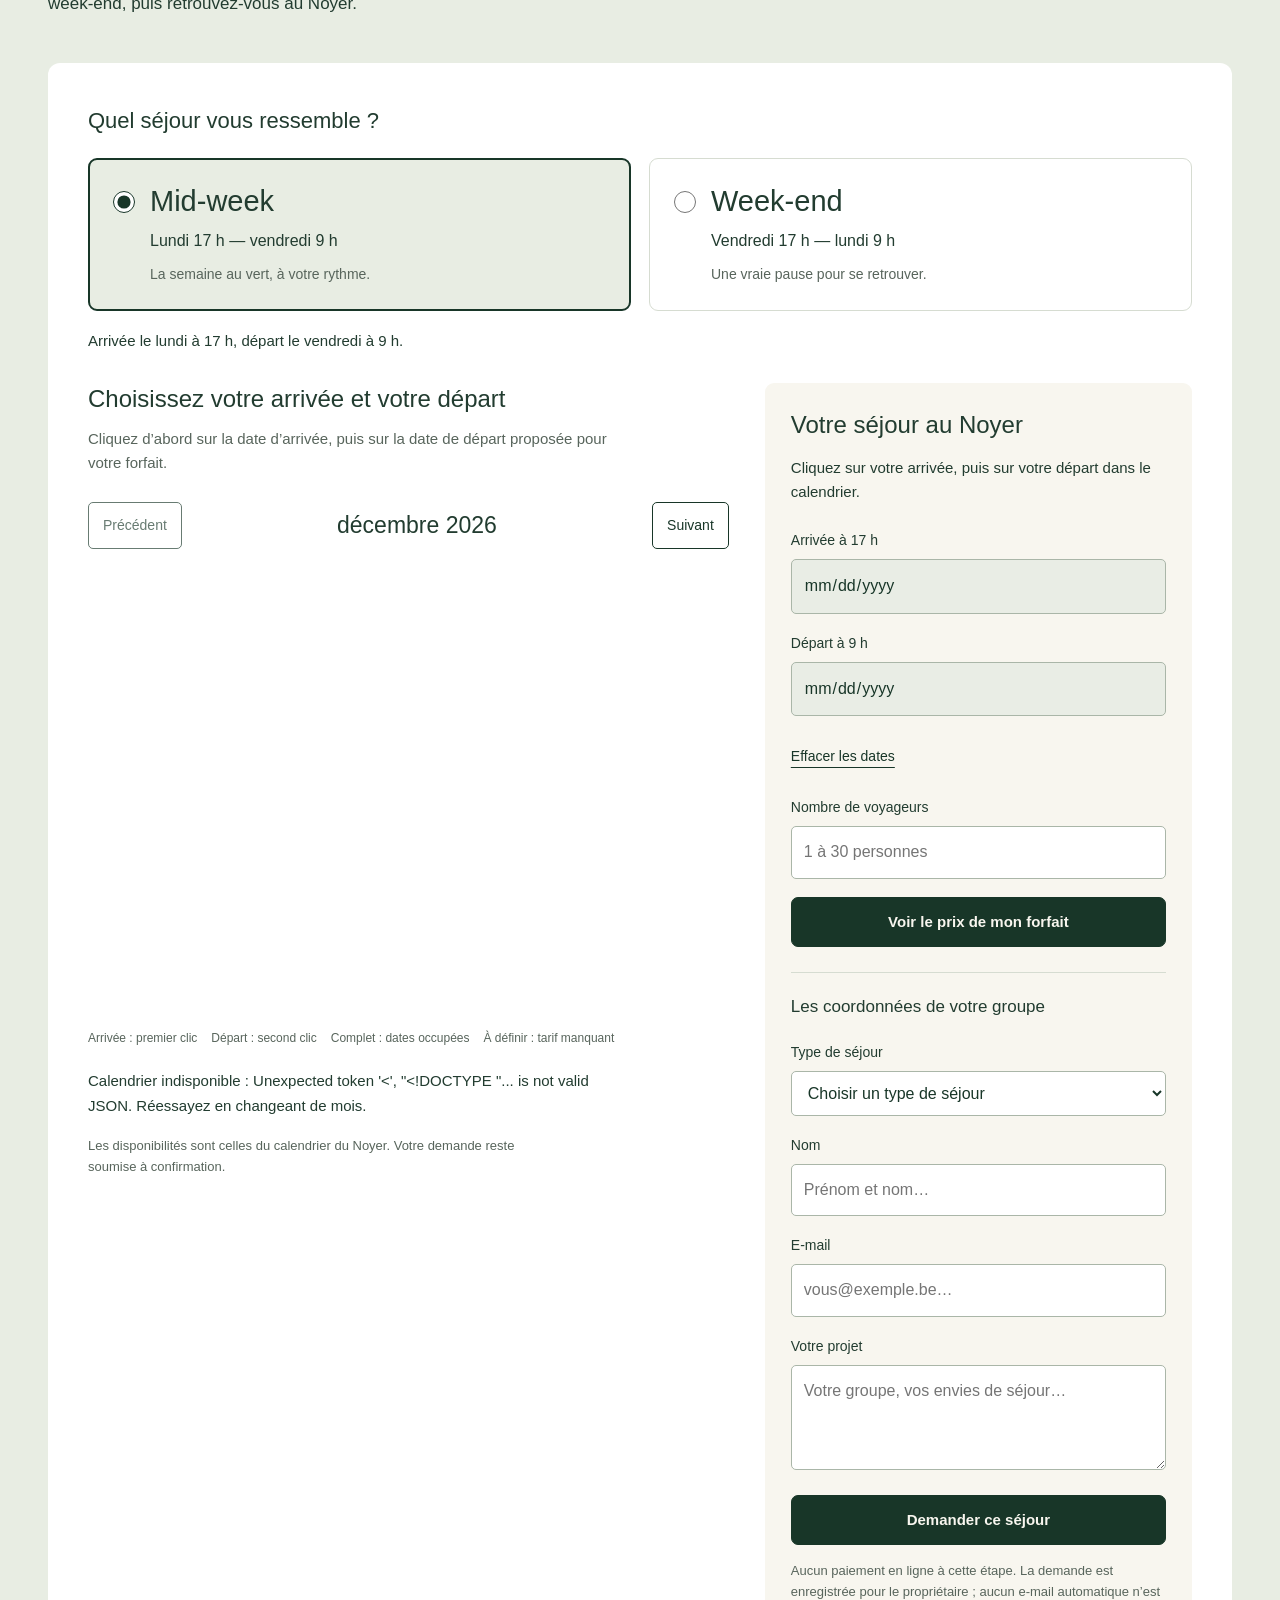
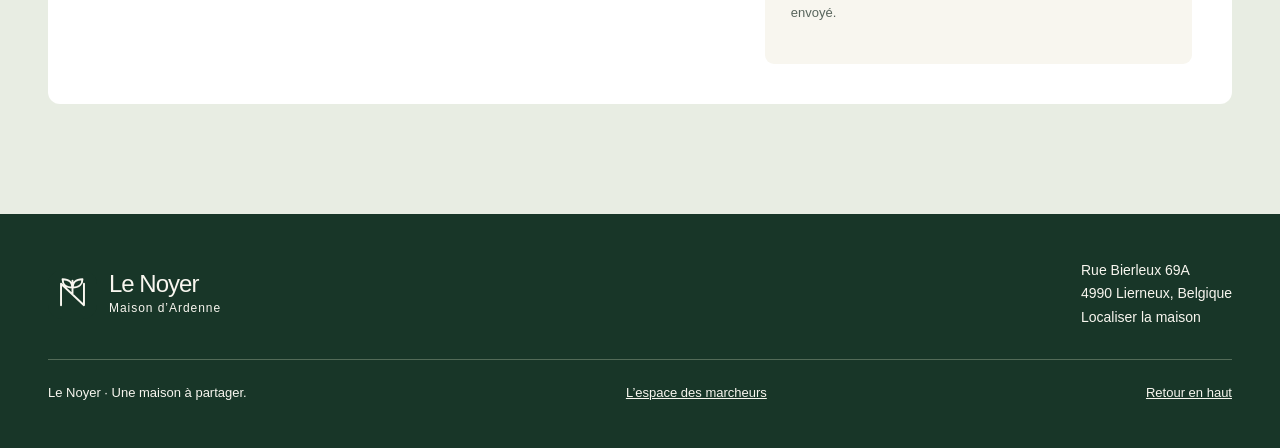
==== commit 89edc1f4: "Améliorer le choix des dates de séjour" ====
--- a/index.html
+++ b/index.html
@@ -34,8 +34,8 @@
 <div class="form-card"><form id="booking-form">
 <fieldset class="package-choices"><legend>Quel séjour vous ressemble ?</legend><div class="package-options"><label class="package-option"><input type="radio" name="package" value="midweek" checked><span><strong>Mid-week</strong><span>Lundi 17 h — vendredi 9 h</span><small>La semaine au vert, à votre rythme.</small></span></label><label class="package-option"><input type="radio" name="package" value="weekend"><span><strong>Week-end</strong><span>Vendredi 17 h — lundi 9 h</span><small>Une vraie pause pour se retrouver.</small></span></label></div></fieldset>
 <p id="package-schedule" class="package-schedule">Arrivée le lundi à 17 h, départ le vendredi à 9 h.</p>
-<div class="booking-form-layout"><div class="booking-calendar"><div class="calendar-heading"><h3>Choisissez votre arrivée</h3><p>Le séjour complet se sélectionne en un clic. Aucune location à la nuit.</p></div><div class="calendar-toolbar"><button type="button" id="previous-month" aria-label="Mois précédent">Précédent</button><h4 id="month-title" aria-live="polite"></h4><button type="button" id="next-month" aria-label="Mois suivant">Suivant</button></div><div id="guest-calendar" class="calendar-grid" aria-label="Calendrier des séjours" aria-busy="false"></div><div class="guest-legend"><span>Arrivée : séjour réservable</span><span>Complet : dates occupées</span><span>À définir : tarif manquant</span></div><p id="calendar-message" role="status" aria-live="polite"></p><p class="calendar-note">Les disponibilités sont celles du calendrier du Noyer. Votre demande reste soumise à confirmation.</p></div>
-<div class="booking-details"><h3>Votre séjour au Noyer</h3><p id="selected-stay" aria-live="polite">Choisissez une arrivée dans le calendrier.</p><div class="form-row"><label>Arrivée à 17 h<input id="arrival" aria-describedby="package-schedule" type="date" name="arrival" required></label><label>Départ à 9 h<input id="departure" aria-describedby="package-schedule" type="date" name="departure" readonly required></label></div><label>Nombre de voyageurs<input type="number" name="guests" min="1" max="30" placeholder="1 à 30 personnes" required></label>
+<div class="booking-form-layout"><div class="booking-calendar"><div class="calendar-heading"><h3>Choisissez votre arrivée et votre départ</h3><p>Cliquez d’abord sur la date d’arrivée, puis sur la date de départ proposée pour votre forfait.</p></div><div class="calendar-toolbar"><button type="button" id="previous-month" aria-label="Mois précédent">Précédent</button><h4 id="month-title" aria-live="polite"></h4><button type="button" id="next-month" aria-label="Mois suivant">Suivant</button></div><div id="guest-calendar" class="calendar-grid" aria-label="Calendrier des séjours" aria-busy="false"></div><div class="guest-legend"><span>Arrivée : premier clic</span><span>Départ : second clic</span><span>Complet : dates occupées</span><span>À définir : tarif manquant</span></div><p id="calendar-message" role="status" aria-live="polite"></p><p class="calendar-note">Les disponibilités sont celles du calendrier du Noyer. Votre demande reste soumise à confirmation.</p></div>
+<div class="booking-details"><h3>Votre séjour au Noyer</h3><p id="selected-stay" aria-live="polite">Cliquez sur votre arrivée puis votre départ dans le calendrier.</p><div class="form-row"><label>Arrivée à 17 h<input id="arrival" aria-describedby="package-schedule selected-stay" readonly type="date" name="arrival" required></label><label>Départ à 9 h<input id="departure" aria-describedby="package-schedule selected-stay" type="date" name="departure" readonly required></label></div><button type="button" id="clear-booking-dates" class="underlink">Effacer les dates</button><label>Nombre de voyageurs<input type="number" name="guests" min="1" max="30" placeholder="1 à 30 personnes" required></label>
 <button type="button" class="btn" id="calculate-quote">Voir le prix de mon forfait</button><div id="quote-result" class="quote-details" role="status" aria-live="polite"></div>
 <div class="booking-contact"><h4>Les coordonnées de votre groupe</h4><label>Type de séjour<select id="stay-type" name="occasion"><option value="">Choisir un type de séjour</option><option value="Groupe de randonnée / mid-week">Groupe de randonnée / mid-week</option><option>Retrouvailles familiales</option><option>Séjour entre amis</option><option>Autre séjour de groupe</option></select></label><label>Nom<input name="name" type="text" autocomplete="name" maxlength="100" required placeholder="Prénom et nom…"></label><label>E-mail<input name="email" type="email" autocomplete="email" spellcheck="false" maxlength="254" required placeholder="vous@exemple.be…"></label><label>Votre projet<textarea name="message" rows="3" maxlength="2000" placeholder="Votre groupe, vos envies de séjour…"></textarea></label></div>
 <button type="submit" class="btn" id="submit">Demander ce séjour</button><div class="form-note">Aucun paiement en ligne à cette étape. La demande est enregistrée pour le propriétaire ; aucun e-mail automatique n’est envoyé.</div><div id="status" role="status" aria-live="polite"></div></div></div></form></div></div></section></main><dialog id="lightbox" aria-label="Photographie agrandie">
--- a/booking.css
+++ b/booking.css
@@ -9,3 +9,5 @@
 @media(max-width:480px){#reserver .form-card{padding:16px}#reserver .package-options{gap:9px}#reserver .package-option{padding:14px 10px;gap:7px}#reserver .package-option:has(input:checked){padding:13px 9px}#reserver .package-option strong{font-size:20px}#reserver .package-option span span{font-size:13px}#reserver .package-option input{width:16px;height:16px;min-width:16px}#reserver .calendar-day{min-height:62px;font-size:18px;padding:10px 1px}#reserver .calendar-day small{font-size:10px}#reserver #guest-calendar{gap:3px;min-height:370px}#reserver .calendar-weekday{font-size:13px}#reserver #month-title{font-size:18px}#reserver .calendar-toolbar button{padding:9px 7px;font-size:12px}#reserver .booking-details{padding:18px}#reserver .booking-details .form-row{grid-template-columns:1fr;gap:0}}
 
 #reserver .calendar-day:focus-visible{outline:3px solid var(--copper);outline-offset:3px}#reserver .booking-contact h4{font-size:17px;font-weight:500;margin:0 0 20px}
+
+#reserver button.calendar-day[data-end-choice=true]{background:var(--ivory);color:var(--forest);border:2px solid var(--copper);box-shadow:0 0 0 1px var(--copper)}#reserver button.calendar-day[data-end-choice=true]:hover{background:var(--sage)}#reserver #clear-booking-dates{background:transparent;color:var(--forest);border:0;min-height:44px;padding:8px 0;margin-bottom:18px;font-size:14px}#reserver .calendar-day[data-checkout=true]{box-shadow:inset 0 0 0 1px var(--forest)}
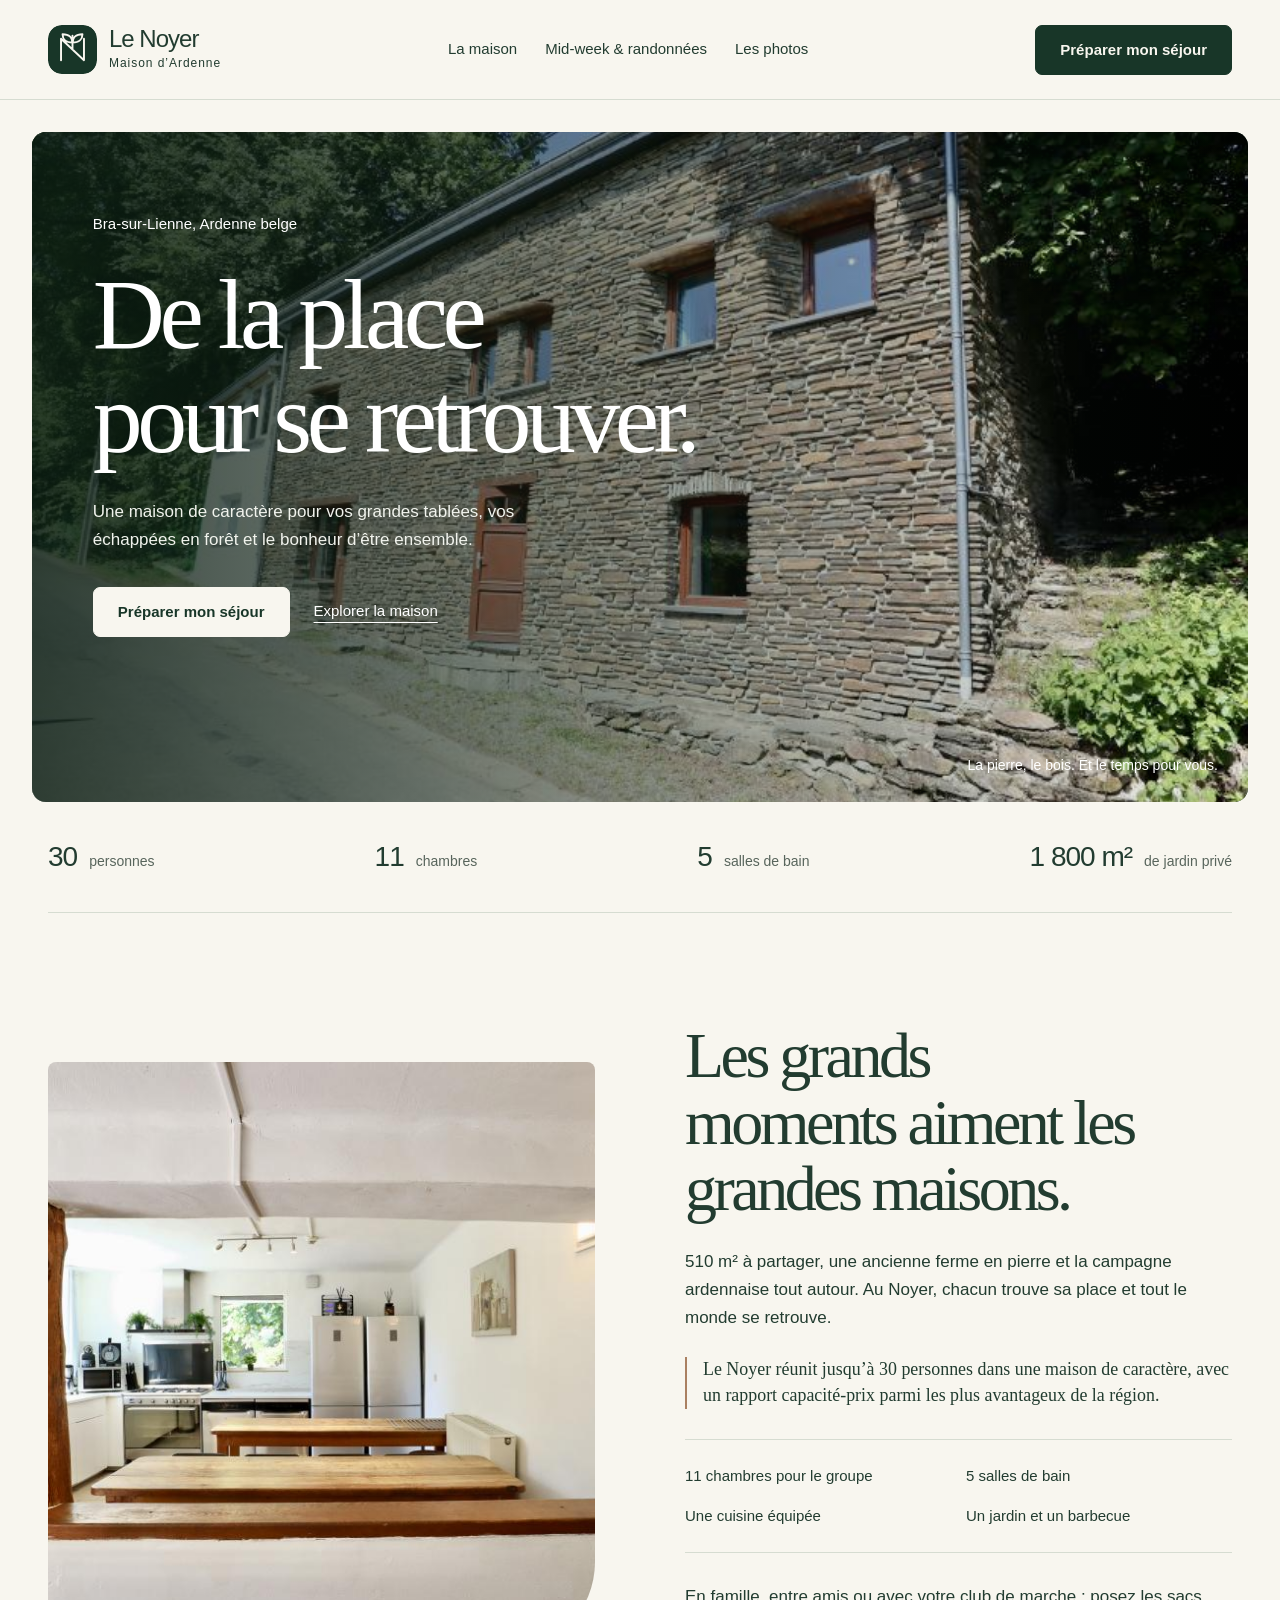
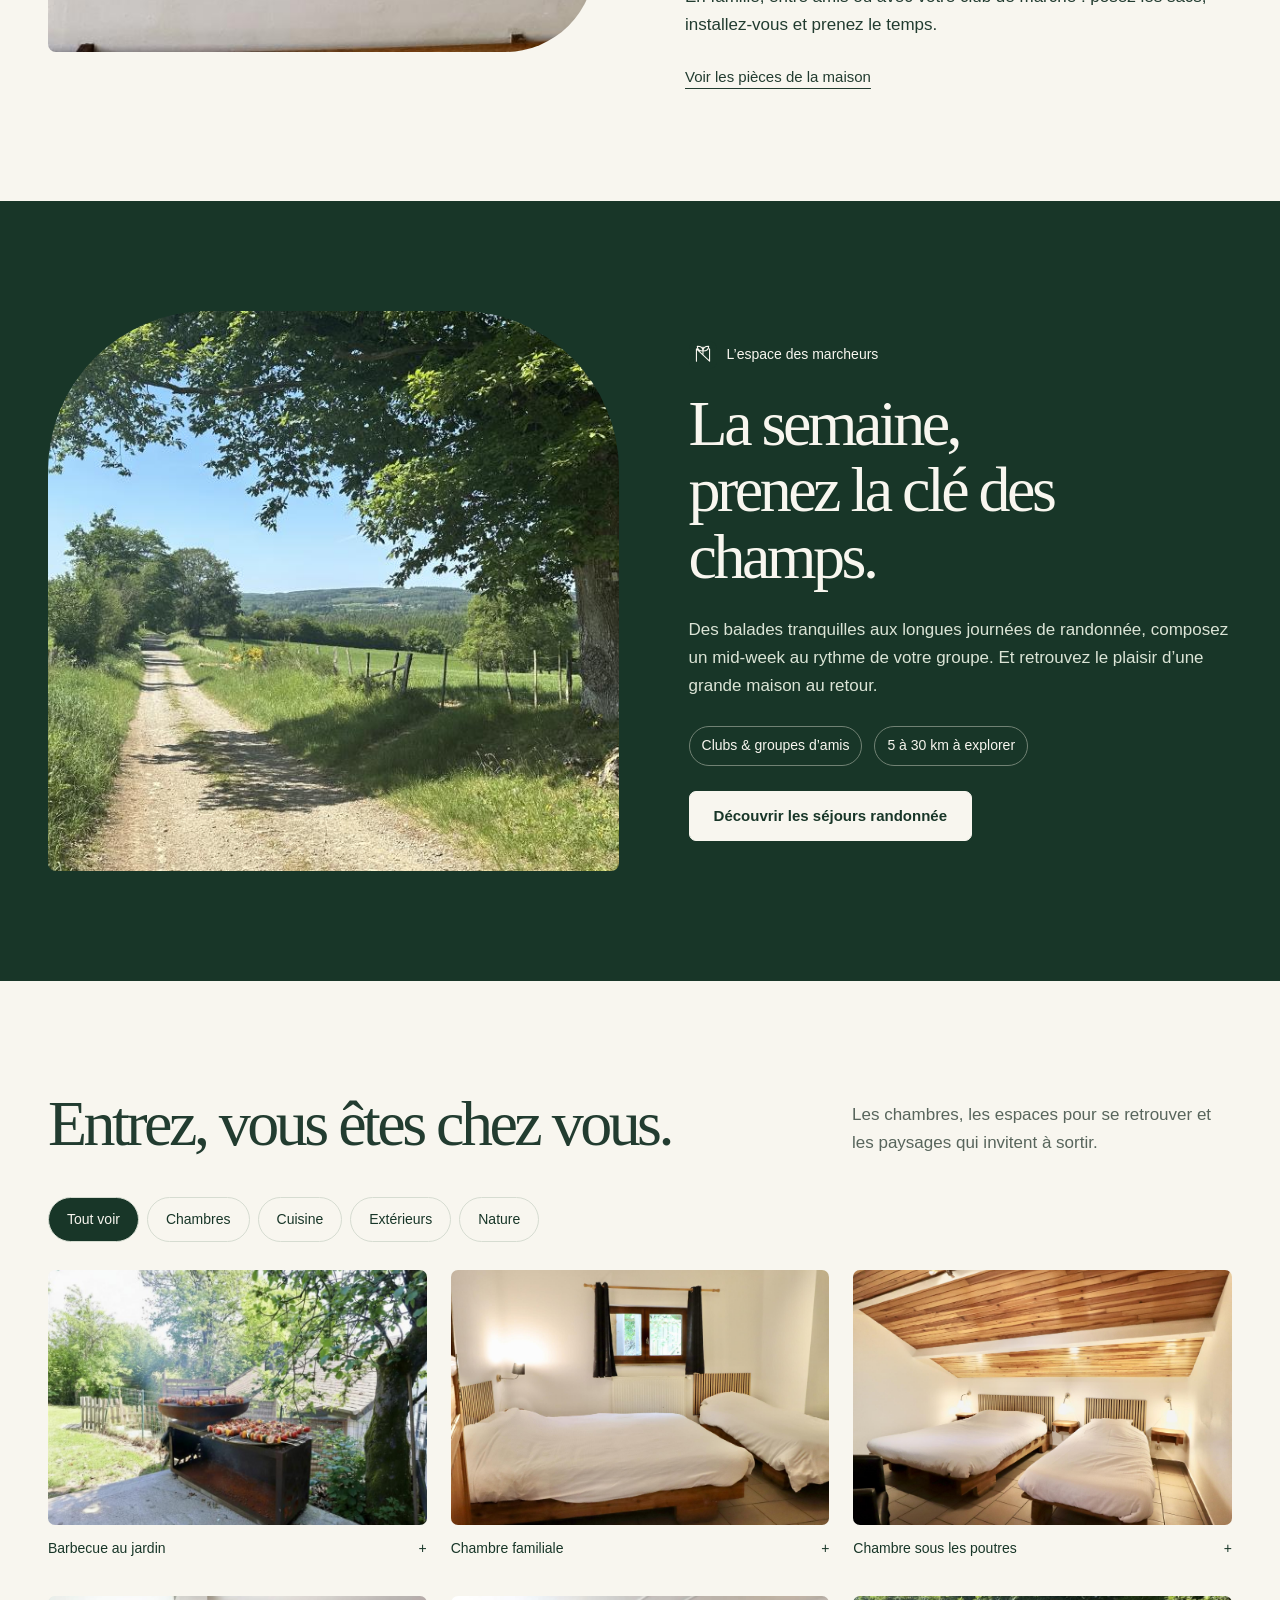
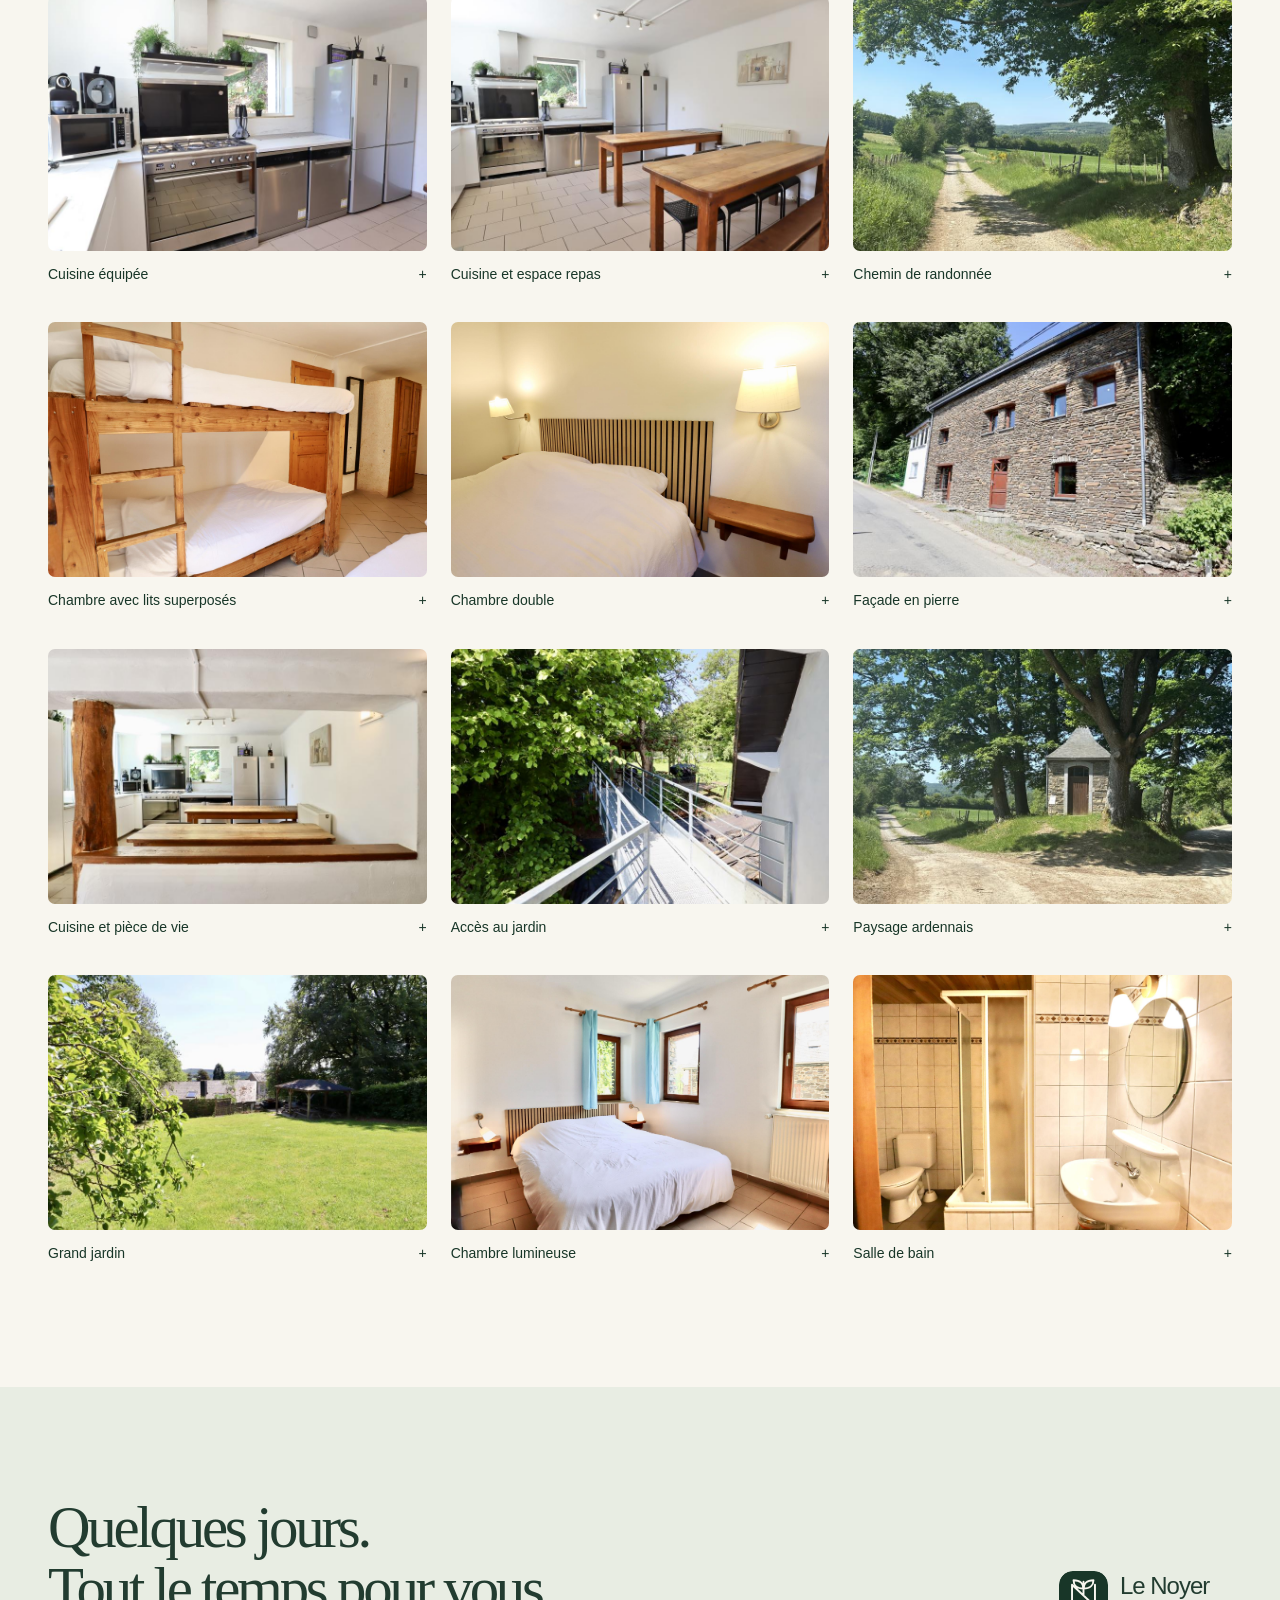
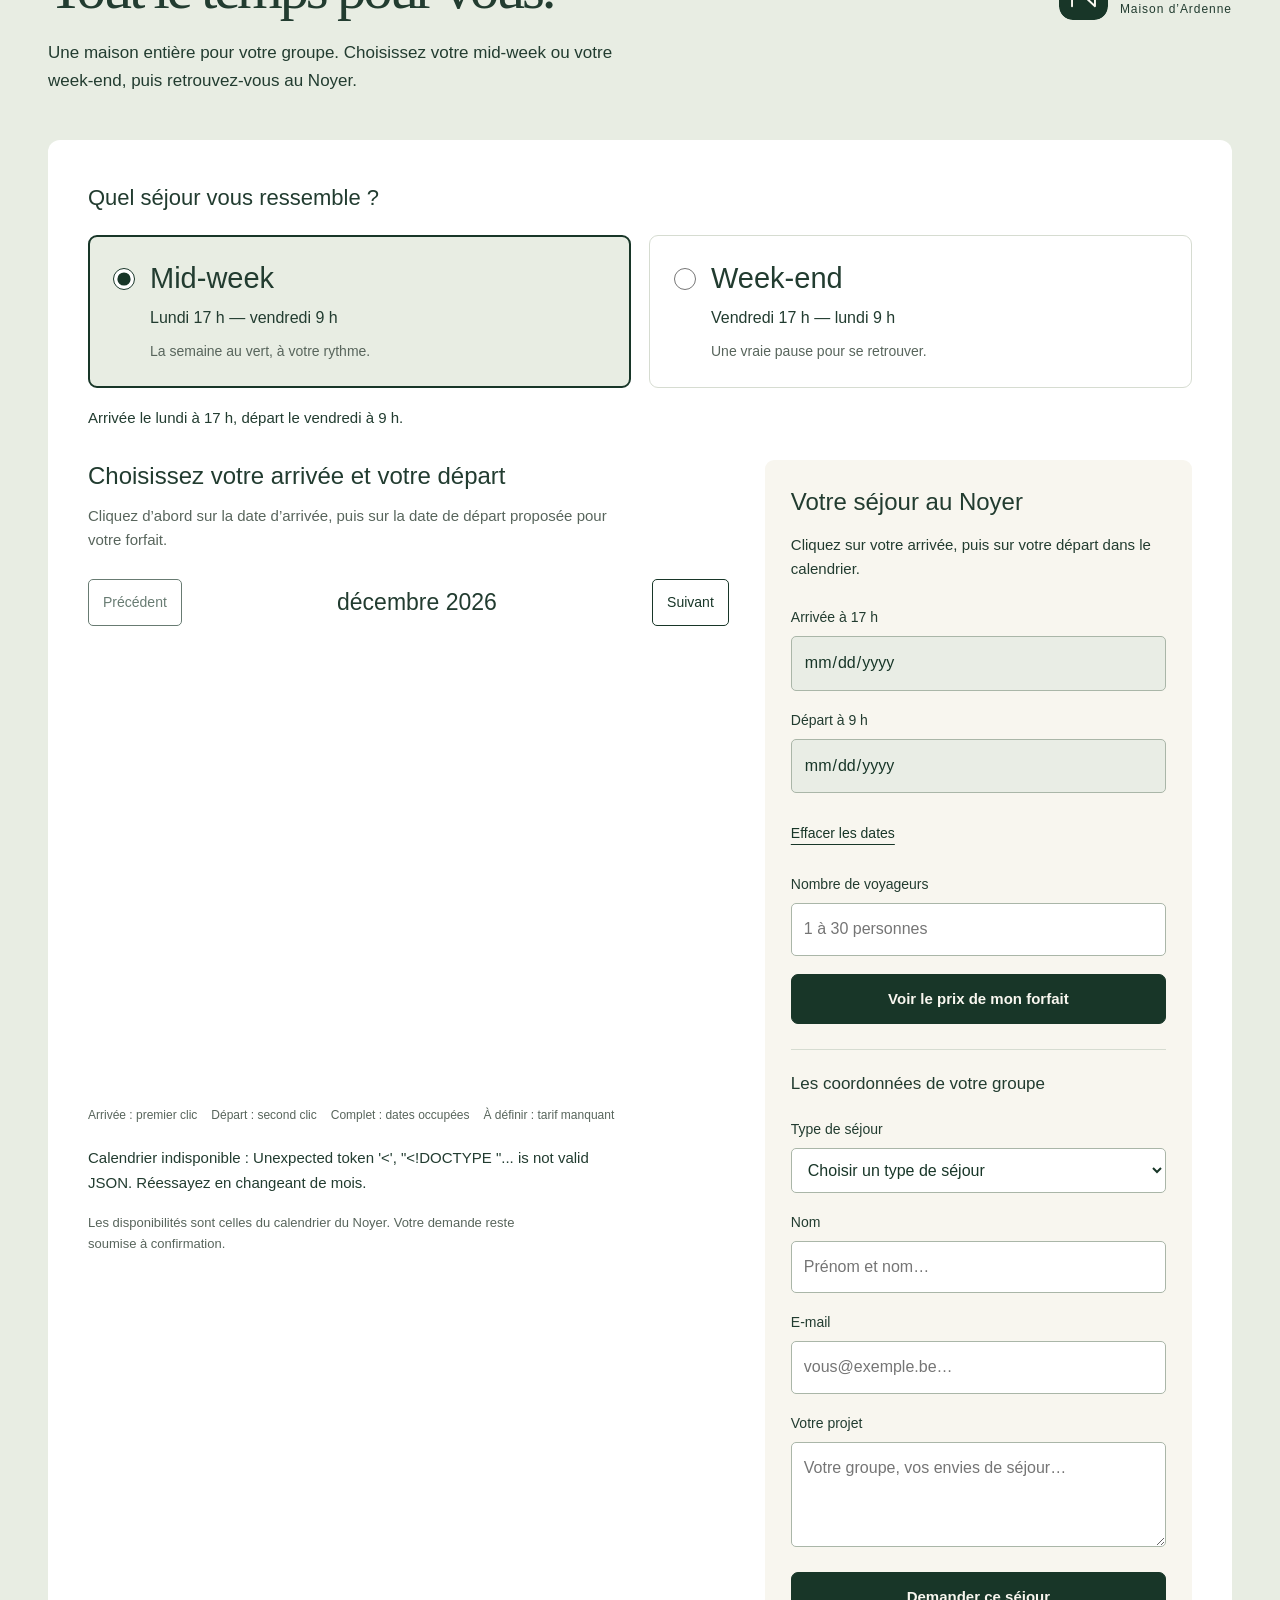
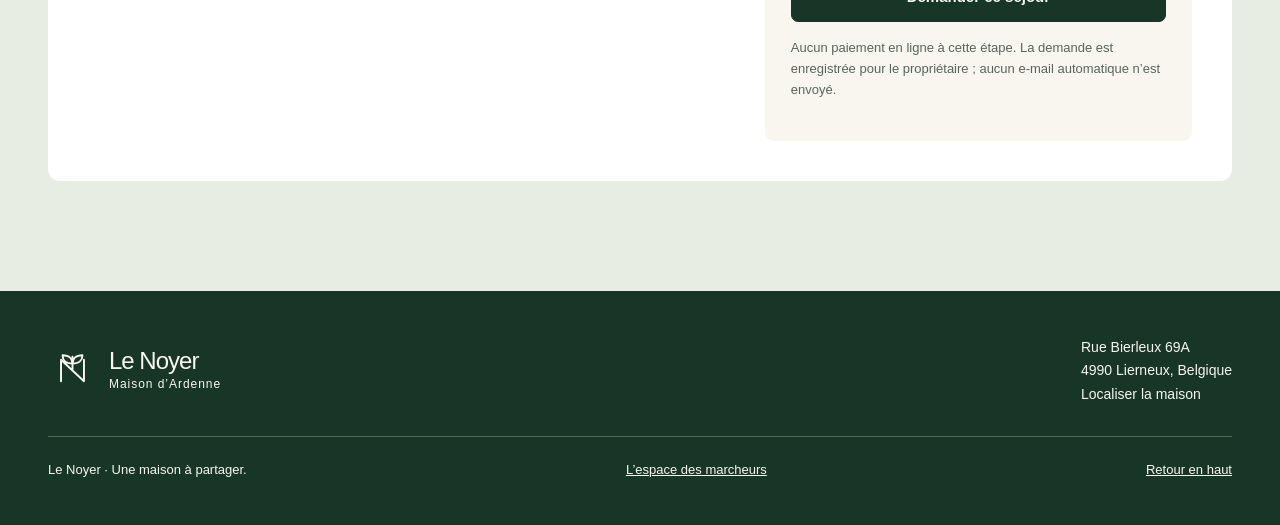
==== commit 09095d75: "Ajoute l’argument capacité-prix à l’accueil" ====
--- a/index.html
+++ b/index.html
@@ -1,4 +1,4 @@
-<!doctype html><html lang="fr"><head><meta charset="utf-8"><meta name="viewport" content="width=device-width,initial-scale=1"><meta name="theme-color" content="#183628"><meta name="description" content="Le Noyer, maison de vacances pour 30 personnes à Lierneux. Séjours en groupe et mid-week randonnée en Ardenne."><title>Le Noyer — Une maison pour se retrouver</title><link rel="icon" href="/favicon.svg" type="image/svg+xml"><link rel="stylesheet" href="/site.css"><script defer src="/site.js"></script><script defer src="/booking.js"></script><link rel="stylesheet" href="/booking.css"></head><body><a class="skip" href="#contenu">Aller au contenu</a><header id="top"><a class="brand" href="/" aria-label="Le Noyer, accueil"><img src="/favicon.svg" width="49" height="49" alt=""><span><strong>Le Noyer</strong><small>Maison d’Ardenne</small></span></a><nav aria-label="Navigation principale"><a href="/#maison">La maison</a><a href="/midweek.html">Mid-week & randonnées</a><a href="/#galerie">Les photos</a></nav><a class="head-cta" href="/#reserver">Préparer mon séjour</a><details class="mobile-nav"><summary>Menu</summary><div><a href="/#maison">La maison</a><a href="/midweek.html">Mid-week & randonnées</a><a href="/#galerie">Les photos</a><a href="/#reserver">Préparer mon séjour</a></div></details></header><main id="contenu"><section class="hero"><div class="hero-stage"><img src="/photos/55767.jpg" width="800" height="600" fetchpriority="high" alt="La façade en pierre du Noyer au bord des arbres"><div class="hero-copy"><span class="location">Bra-sur-Lienne, Ardenne belge</span><h1>De la place<br>pour se retrouver.</h1><p>Une maison de caractère pour vos grandes tablées, vos échappées en forêt et le bonheur d’être ensemble.</p><div class="hero-actions"><a class="btn" href="#reserver">Préparer mon séjour</a><a class="underlink" href="#maison">Explorer la maison</a></div></div><span class="hero-caption">La pierre, le bois. Et le temps pour vous.</span></div></section><div class="wrap stats"><div><strong>30</strong><small>personnes</small></div><div><strong>11</strong><small>chambres</small></div><div><strong>5</strong><small>salles de bain</small></div><div><strong>1 800 m²</strong><small>de jardin privé</small></div></div><section class="section" id="maison"><div class="wrap story-layout"><div class="story-image"><img src="/photos/89052.jpg" width="1920" height="1440" loading="lazy" alt="La grande table en bois et la cuisine du Noyer"></div><div><h2>Les grands moments aiment les grandes maisons.</h2><p>510 m² à partager, une ancienne ferme en pierre et la campagne ardennaise tout autour. Au Noyer, chacun trouve sa place et tout le monde se retrouve.</p><ul class="amenities"><li>11 chambres pour le groupe</li><li>5 salles de bain</li><li>Une cuisine équipée</li><li>Un jardin et un barbecue</li></ul><p>En famille, entre amis ou avec votre club de marche : posez les sacs, installez-vous et prenez le temps.</p><a class="underlink" href="#galerie">Voir les pièces de la maison</a></div></div></section><section class="midweek section" id="midweek"><div class="wrap midweek-layout"><div class="midweek-photo"><img src="/photos/26924.jpg" width="800" height="600" loading="lazy" alt="Un chemin entre les prés et les arbres"></div><div class="midweek-content"><span class="tag"><img src="/favicon.svg" width="28" height="28" alt="">L’espace des marcheurs</span><h2>La semaine,<br>prenez la clé des champs.</h2><p>Des balades tranquilles aux longues journées de randonnée, composez un mid-week au rythme de votre groupe. Et retrouvez le plaisir d’une grande maison au retour.</p><div class="midweek-perks"><span>Clubs & groupes d’amis</span><span>5 à 30 km à explorer</span></div><a class="btn light" href="/midweek.html">Découvrir les séjours randonnée</a></div></div></section><section class="gallery section" id="galerie">
+<!doctype html><html lang="fr"><head><meta charset="utf-8"><meta name="viewport" content="width=device-width,initial-scale=1"><meta name="theme-color" content="#183628"><meta name="description" content="Le Noyer, maison de vacances pour 30 personnes à Lierneux. Séjours en groupe et mid-week randonnée en Ardenne."><title>Le Noyer — Une maison pour se retrouver</title><link rel="icon" href="/favicon.svg" type="image/svg+xml"><link rel="stylesheet" href="/site.css"><script defer src="/site.js"></script><script defer src="/booking.js"></script><link rel="stylesheet" href="/booking.css"></head><body><a class="skip" href="#contenu">Aller au contenu</a><header id="top"><a class="brand" href="/" aria-label="Le Noyer, accueil"><img src="/favicon.svg" width="49" height="49" alt=""><span><strong>Le Noyer</strong><small>Maison d’Ardenne</small></span></a><nav aria-label="Navigation principale"><a href="/#maison">La maison</a><a href="/midweek.html">Mid-week & randonnées</a><a href="/#galerie">Les photos</a></nav><a class="head-cta" href="/#reserver">Préparer mon séjour</a><details class="mobile-nav"><summary>Menu</summary><div><a href="/#maison">La maison</a><a href="/midweek.html">Mid-week & randonnées</a><a href="/#galerie">Les photos</a><a href="/#reserver">Préparer mon séjour</a></div></details></header><main id="contenu"><section class="hero"><div class="hero-stage"><img src="/photos/55767.jpg" width="800" height="600" fetchpriority="high" alt="La façade en pierre du Noyer au bord des arbres"><div class="hero-copy"><span class="location">Bra-sur-Lienne, Ardenne belge</span><h1>De la place<br>pour se retrouver.</h1><p>Une maison de caractère pour vos grandes tablées, vos échappées en forêt et le bonheur d’être ensemble.</p><div class="hero-actions"><a class="btn" href="#reserver">Préparer mon séjour</a><a class="underlink" href="#maison">Explorer la maison</a></div></div><span class="hero-caption">La pierre, le bois. Et le temps pour vous.</span></div></section><div class="wrap stats"><div><strong>30</strong><small>personnes</small></div><div><strong>11</strong><small>chambres</small></div><div><strong>5</strong><small>salles de bain</small></div><div><strong>1 800 m²</strong><small>de jardin privé</small></div></div><section class="section" id="maison"><div class="wrap story-layout"><div class="story-image"><img src="/photos/89052.jpg" width="1920" height="1440" loading="lazy" alt="La grande table en bois et la cuisine du Noyer"></div><div><h2>Les grands moments aiment les grandes maisons.</h2><p>510 m² à partager, une ancienne ferme en pierre et la campagne ardennaise tout autour. Au Noyer, chacun trouve sa place et tout le monde se retrouve.</p><p class="value-note">Le Noyer réunit jusqu’à 30 personnes dans une maison de caractère, avec un rapport capacité-prix parmi les plus avantageux de la région.</p><ul class="amenities"><li>11 chambres pour le groupe</li><li>5 salles de bain</li><li>Une cuisine équipée</li><li>Un jardin et un barbecue</li></ul><p>En famille, entre amis ou avec votre club de marche : posez les sacs, installez-vous et prenez le temps.</p><a class="underlink" href="#galerie">Voir les pièces de la maison</a></div></div></section><section class="midweek section" id="midweek"><div class="wrap midweek-layout"><div class="midweek-photo"><img src="/photos/26924.jpg" width="800" height="600" loading="lazy" alt="Un chemin entre les prés et les arbres"></div><div class="midweek-content"><span class="tag"><img src="/favicon.svg" width="28" height="28" alt="">L’espace des marcheurs</span><h2>La semaine,<br>prenez la clé des champs.</h2><p>Des balades tranquilles aux longues journées de randonnée, composez un mid-week au rythme de votre groupe. Et retrouvez le plaisir d’une grande maison au retour.</p><div class="midweek-perks"><span>Clubs & groupes d’amis</span><span>5 à 30 km à explorer</span></div><a class="btn light" href="/midweek.html">Découvrir les séjours randonnée</a></div></div></section><section class="gallery section" id="galerie">
 <div class="wrap">
 <div class="section-head">
 <div><h2>Entrez, vous êtes chez vous.</h2></div>
--- a/site.css
+++ b/site.css
@@ -4,3 +4,5 @@
 @media(max-width:1100px){header{padding:0 24px}nav{gap:15px;font-size:14px}.head-cta{padding-inline:15px}.wrap{width:calc(100% - 48px)}.story-layout,.midweek-layout,.booking-layout,.planning-grid{gap:40px}.stats div{display:block}.gallery-item img{height:200px}.hero-stage{min-height:610px}.r7-feature{gap:25px}.r7-final{align-items:start;flex-direction:column}}
 @media(max-width:800px){header{height:82px;padding:0 20px}.brand strong{font-size:22px}.brand img{width:43px;height:43px}header nav,header>.head-cta{display:none}.mobile-nav{display:block}.mobile-nav summary{cursor:pointer;min-height:44px;padding:10px}.mobile-nav>div{position:absolute;top:81px;left:0;right:0;background:var(--ivory);padding:15px 24px 25px;border-bottom:1px solid var(--line);box-shadow:0 20px 30px #18362812}.mobile-nav a{display:block;padding:12px}.hero{padding:14px 14px 0}.hero-stage{min-height:650px}.hero-copy{padding:55px 24px}.hero-stage:after{background:linear-gradient(0deg,rgba(12,30,19,.15),rgba(12,30,19,.75))}.hero-caption{left:24px;right:auto;font-size:12px}.hero-copy p{font-size:16px}.hero-actions{gap:22px}.wrap{width:calc(100% - 40px)}.stats{display:grid;grid-template-columns:1fr 1fr;padding:25px 0;gap:20px}.stats div{display:flex;gap:10px}.stats strong{font-size:24px}.stats small{font-size:12px}.section{padding:65px 0}.story-layout,.midweek-layout,.booking-layout,.planning-grid,.r7-feature,.gpx-layout{grid-template-columns:1fr;gap:30px}.story-image img{height:380px;border-bottom-right-radius:60px}.story-layout>div:last-child{padding-top:10px}.midweek-photo img{height:390px;border-radius:120px 120px 7px 7px}.midweek-content h2{font-size:3rem}.section-head,.r7-top{display:block}.section-head p,.r7-top p{margin-top:22px}.gallery-grid{grid-template-columns:1fr 1fr;gap:15px}.gallery-item img{height:170px}.gallery-item span{font-size:12px}.form-card{padding:24px}.form-row{gap:12px}.form-row:has(select){grid-template-columns:1fr}.booking-copy .booking-logo{display:none}.footer-top,.footer-bottom{flex-direction:column}footer{padding:40px 24px 100px}.walking-intro{padding:45px 0}.walking-intro h1{font-size:3.6rem}.walking-cover{height:300px}.walking-strip{flex-direction:column;gap:10px}.r7-section{padding:60px 0}.r7-tabs{gap:6px}.r7-tabs button{padding:12px 3px}.r7-tabs small{font-size:10px}.r7-tabs strong{font-size:22px}.r7-feature{padding:18px}.r7-picture img{height:240px}.r7-detail h3{font-size:32px}.gpx-section{padding:20px}.r7-final .btn{width:100%}.mobile-book{display:block;position:fixed;bottom:0;left:0;right:0;z-index:15;background:var(--ivory);padding:10px 20px calc(10px + env(safe-area-inset-bottom));border-top:1px solid var(--line)}.mobile-book a{display:flex}.section:target{scroll-margin-top:15px}}
 @media(prefers-reduced-motion:reduce){html{scroll-behavior:auto}*{transition:none!important}}
+
+:where(.story-layout) .value-note{margin-top:1.25rem;padding-left:1rem;border-left:2px solid var(--copper);font-family:var(--display);font-size:1.12rem;line-height:1.45}
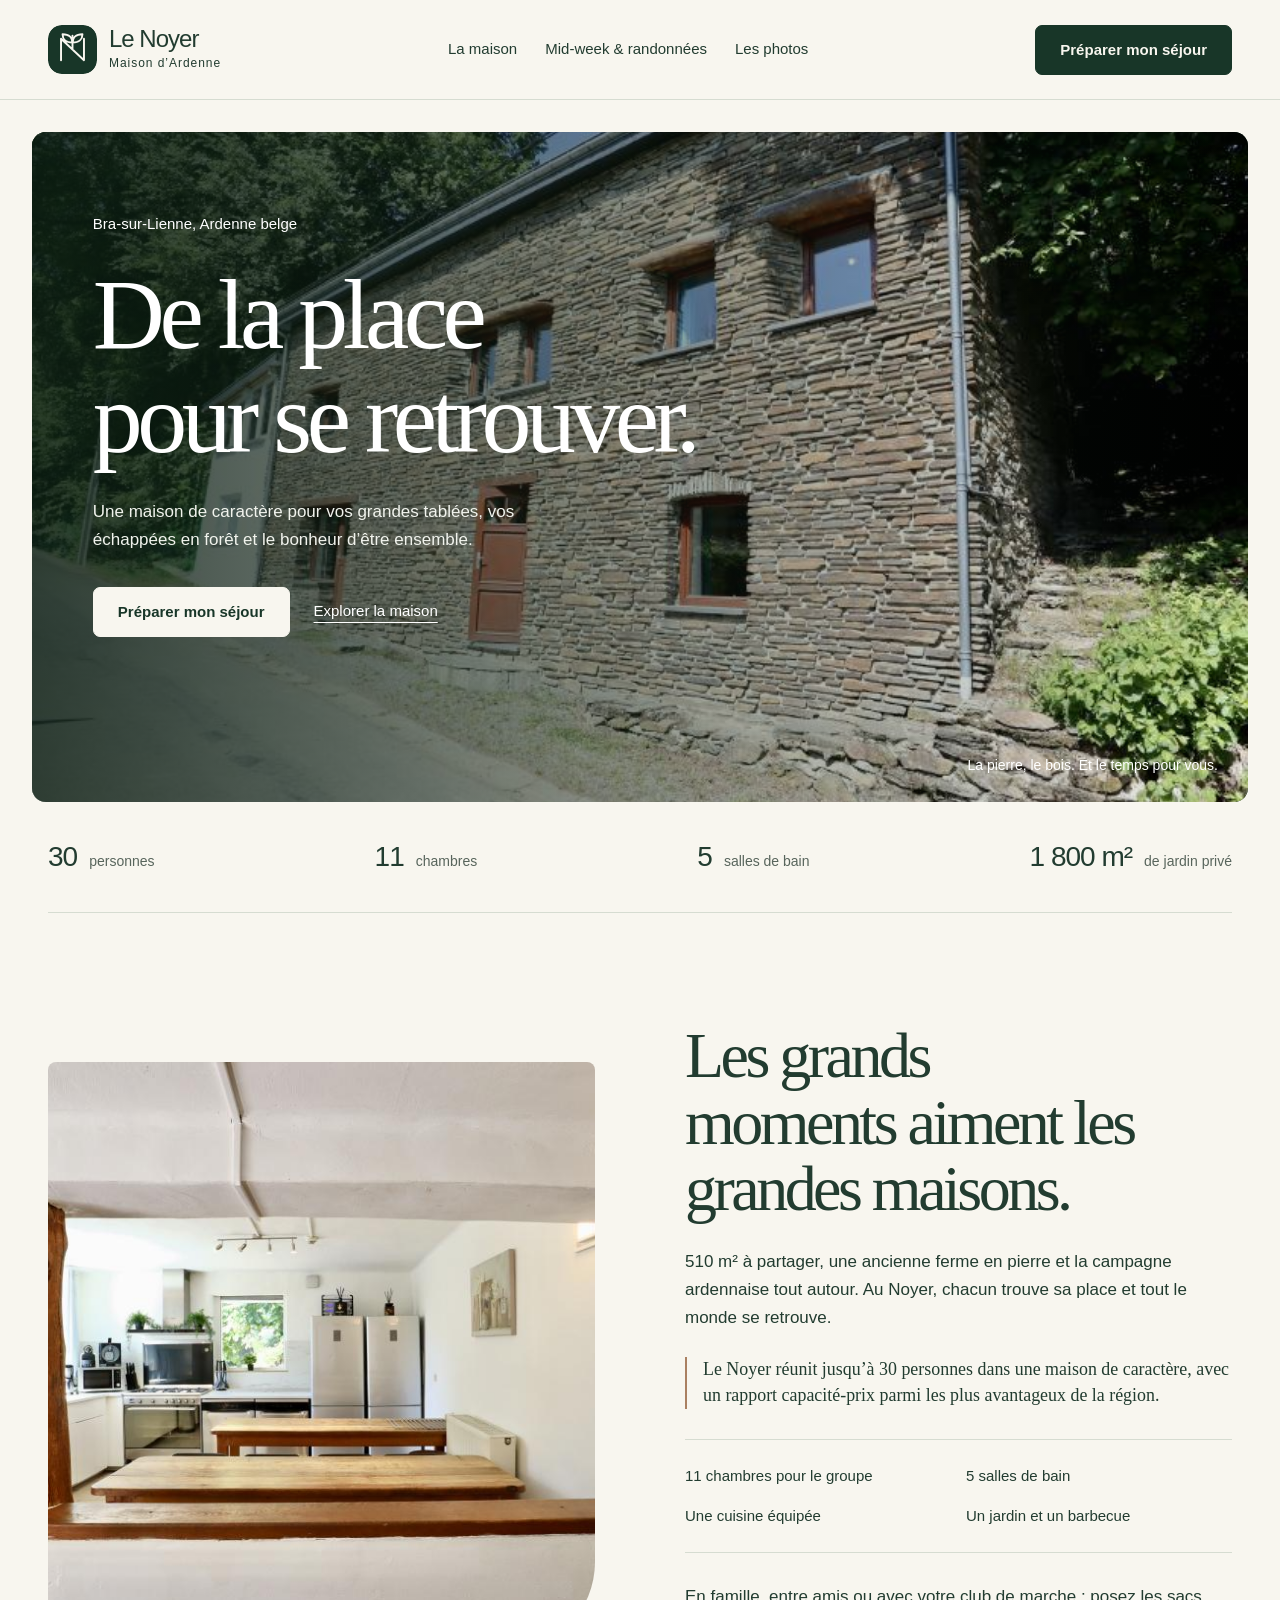
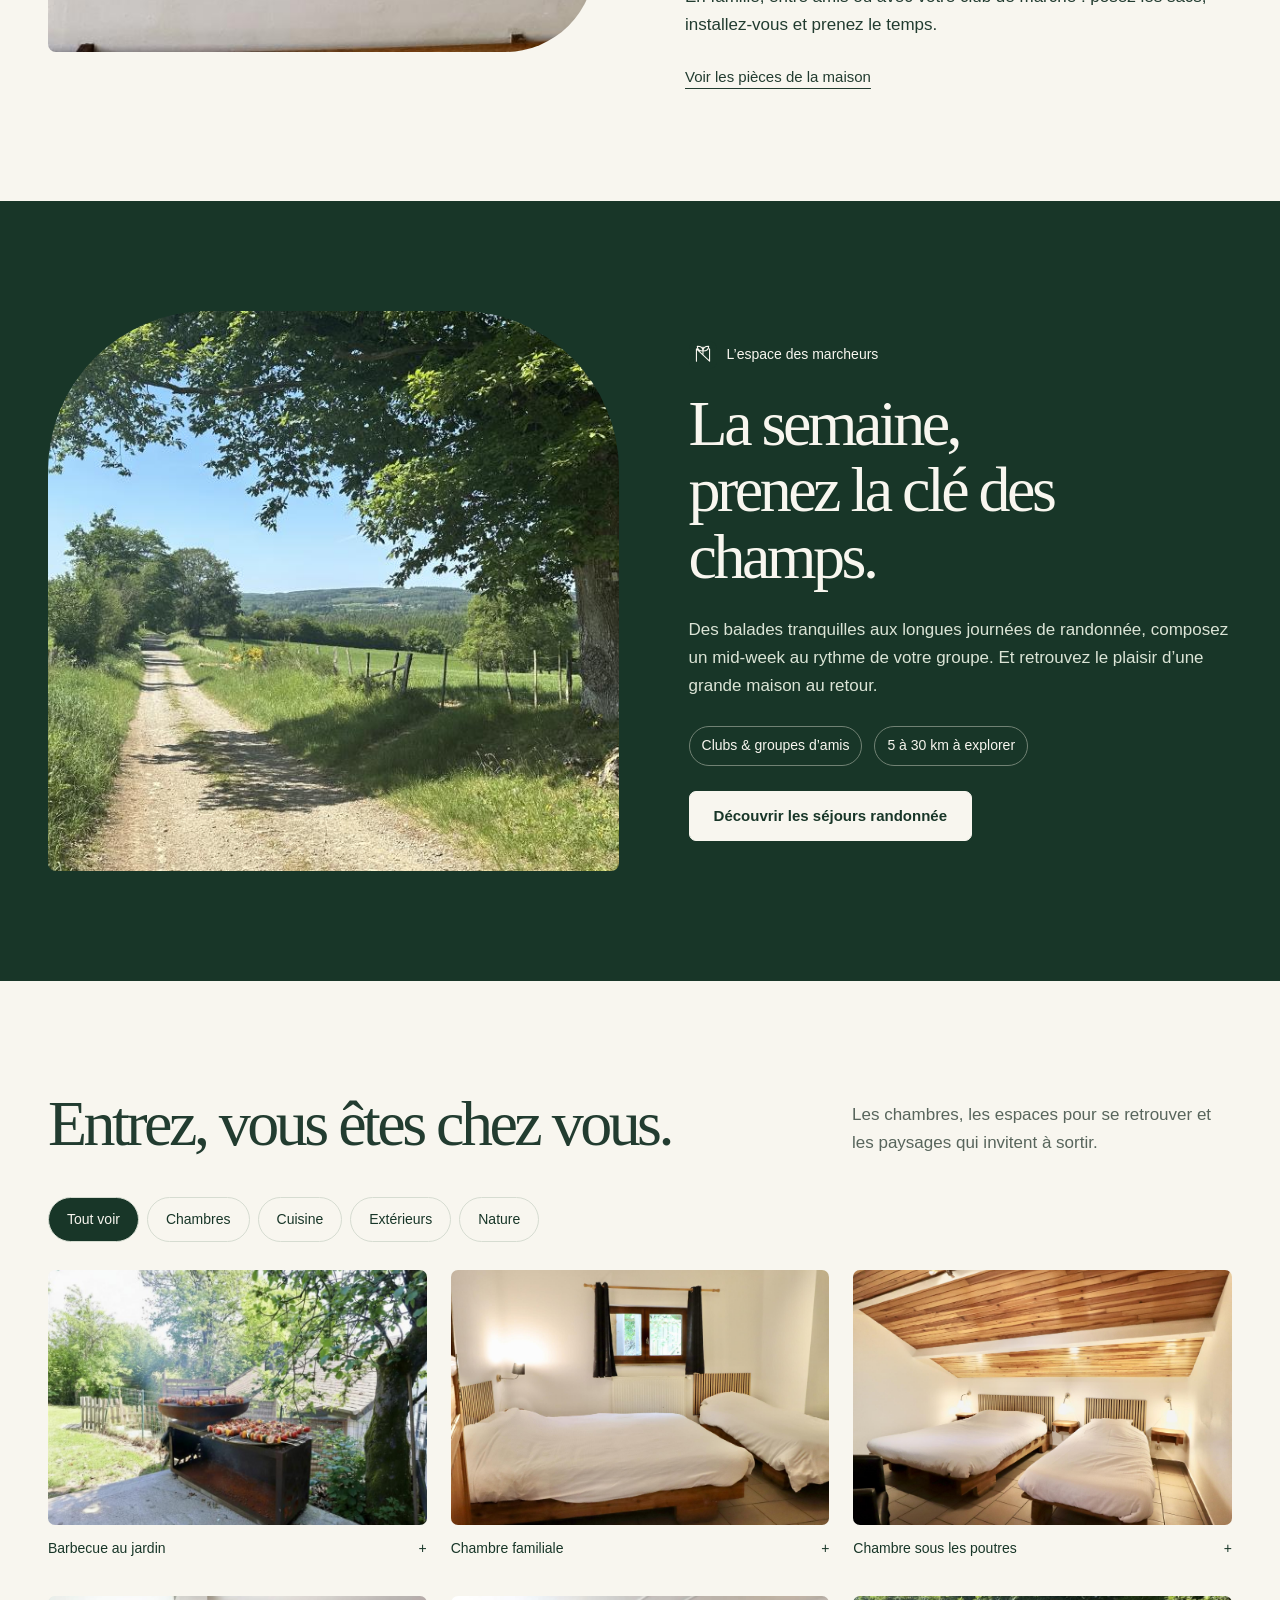
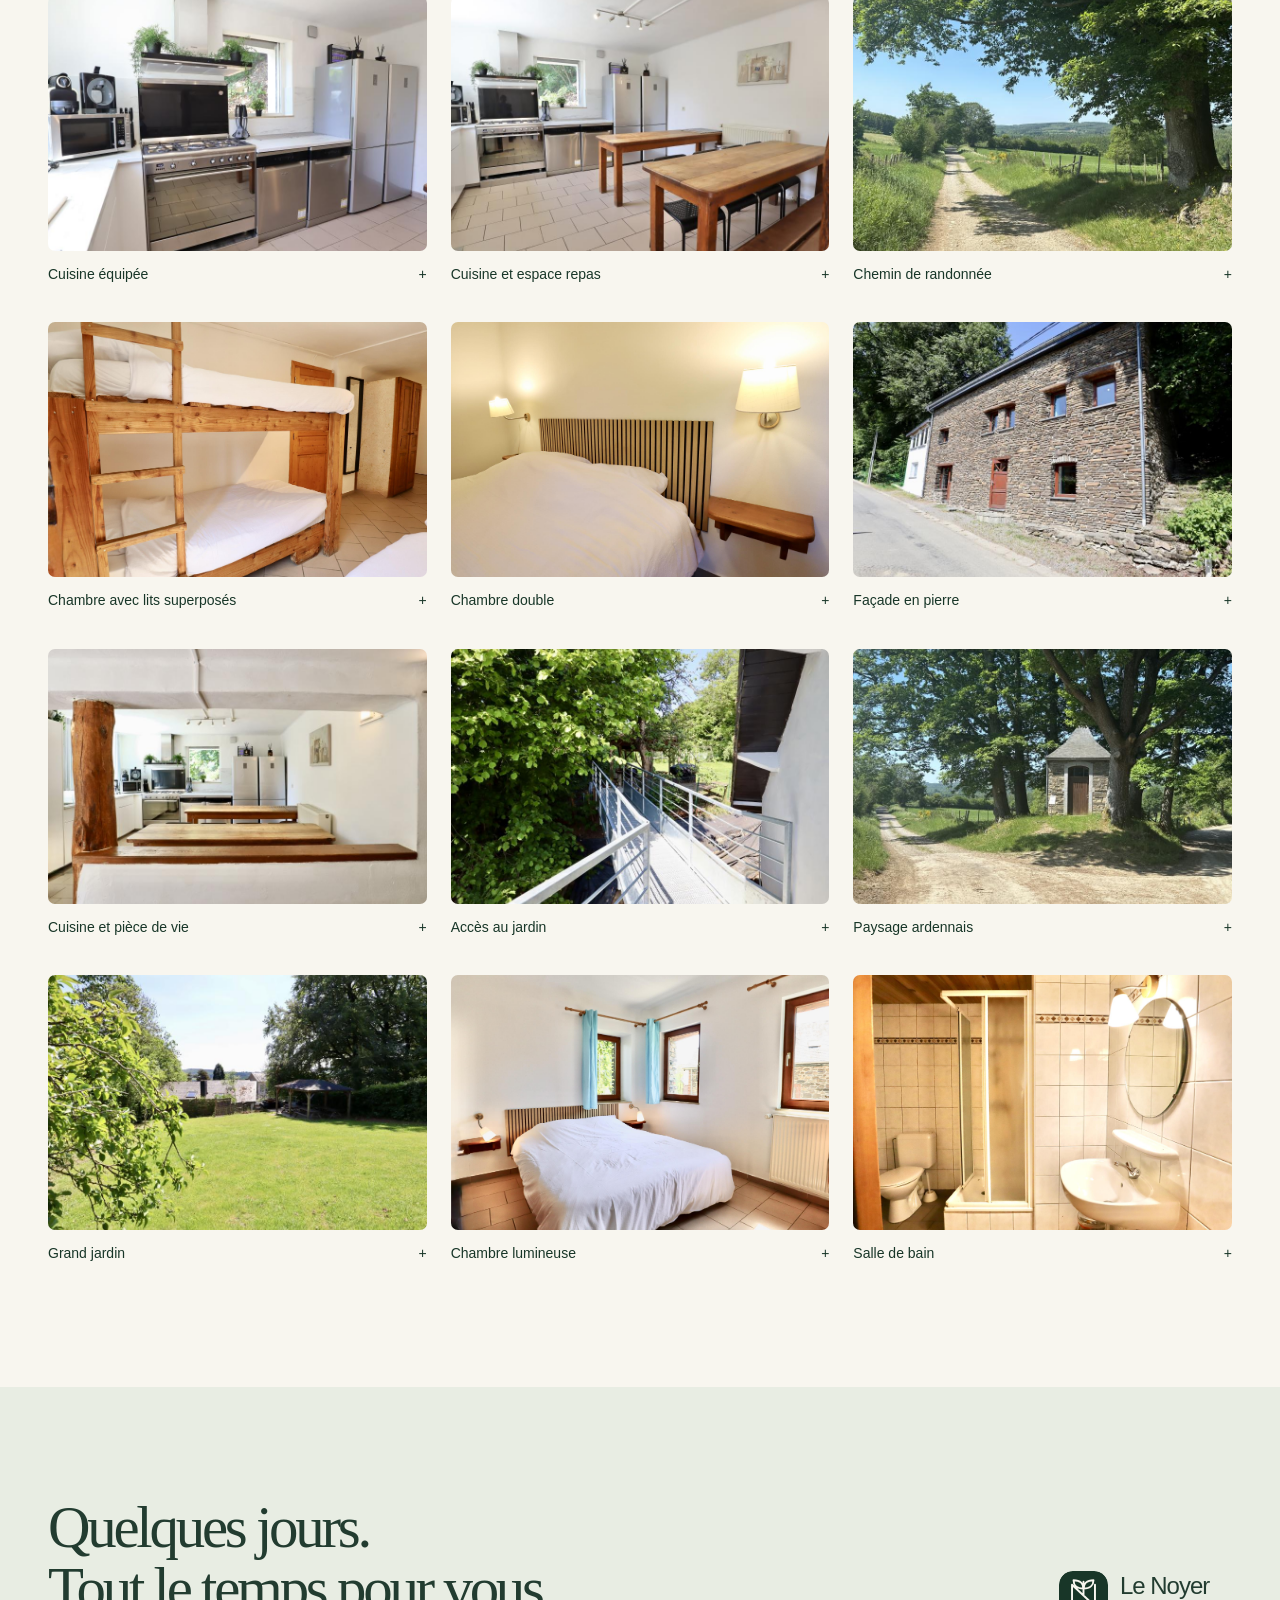
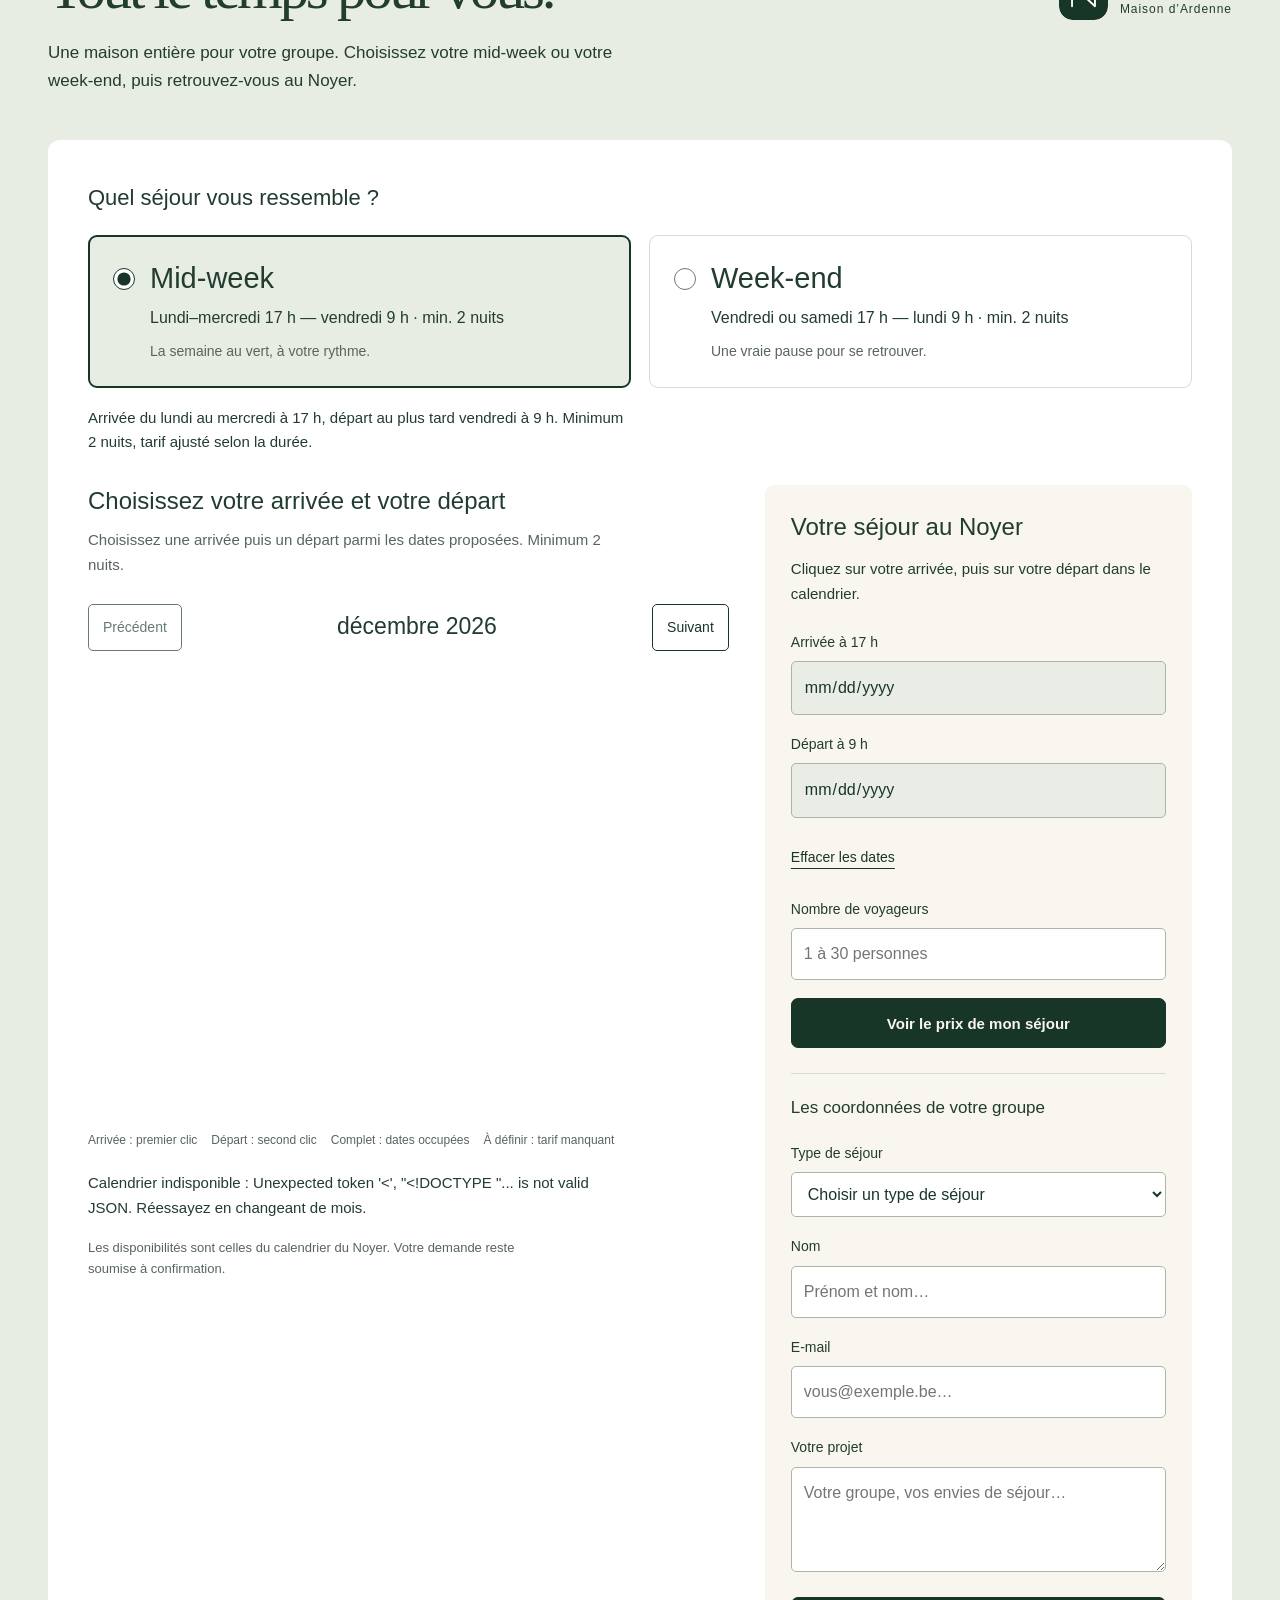
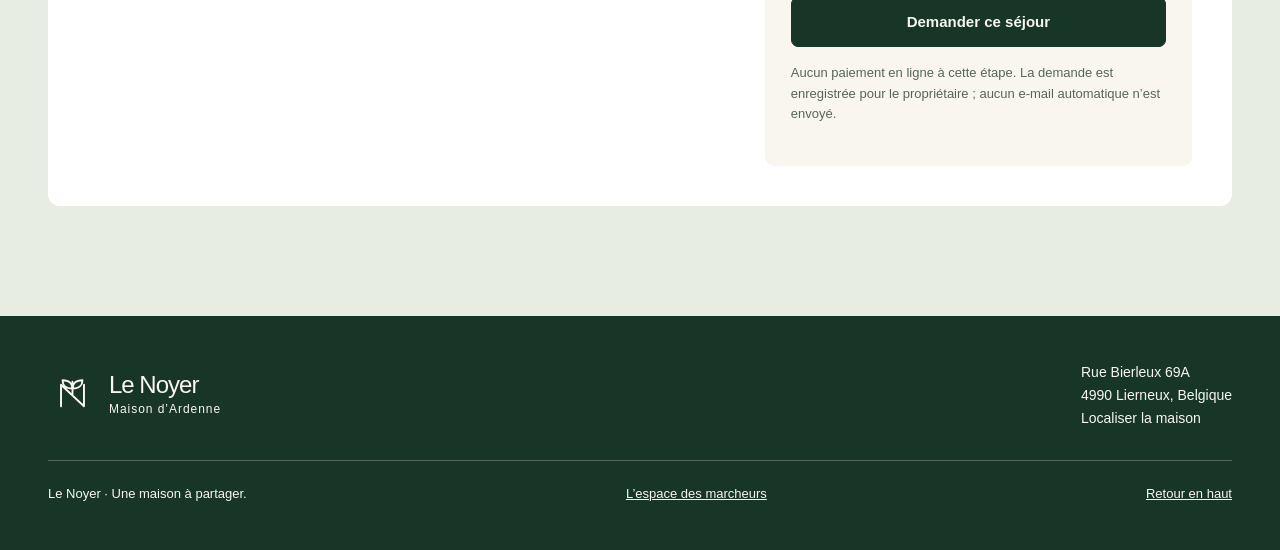
==== commit 8335d040: "Refond espace de gestion et partage ménage" ====
--- a/index.html
+++ b/index.html
@@ -32,11 +32,11 @@
 </section><section class="booking section" id="reserver" aria-labelledby="booking-title">
 <div class="wrap booking-layout"><div class="booking-copy"><div><h2 id="booking-title">Quelques jours.<br>Tout le temps pour vous.</h2><p>Une maison entière pour votre groupe. Choisissez votre mid-week ou votre week-end, puis retrouvez-vous au Noyer.</p></div><a class="brand" href="#top" aria-label="Le Noyer, retour en haut"><img src="/favicon.svg" width="49" height="49" alt=""><span><strong>Le Noyer</strong><small>Maison d’Ardenne</small></span></a></div>
 <div class="form-card"><form id="booking-form">
-<fieldset class="package-choices"><legend>Quel séjour vous ressemble ?</legend><div class="package-options"><label class="package-option"><input type="radio" name="package" value="midweek" checked><span><strong>Mid-week</strong><span>Lundi 17 h — vendredi 9 h</span><small>La semaine au vert, à votre rythme.</small></span></label><label class="package-option"><input type="radio" name="package" value="weekend"><span><strong>Week-end</strong><span>Vendredi 17 h — lundi 9 h</span><small>Une vraie pause pour se retrouver.</small></span></label></div></fieldset>
-<p id="package-schedule" class="package-schedule">Arrivée le lundi à 17 h, départ le vendredi à 9 h.</p>
-<div class="booking-form-layout"><div class="booking-calendar"><div class="calendar-heading"><h3>Choisissez votre arrivée et votre départ</h3><p>Cliquez d’abord sur la date d’arrivée, puis sur la date de départ proposée pour votre forfait.</p></div><div class="calendar-toolbar"><button type="button" id="previous-month" aria-label="Mois précédent">Précédent</button><h4 id="month-title" aria-live="polite"></h4><button type="button" id="next-month" aria-label="Mois suivant">Suivant</button></div><div id="guest-calendar" class="calendar-grid" aria-label="Calendrier des séjours" aria-busy="false"></div><div class="guest-legend"><span>Arrivée : premier clic</span><span>Départ : second clic</span><span>Complet : dates occupées</span><span>À définir : tarif manquant</span></div><p id="calendar-message" role="status" aria-live="polite"></p><p class="calendar-note">Les disponibilités sont celles du calendrier du Noyer. Votre demande reste soumise à confirmation.</p></div>
+<fieldset class="package-choices"><legend>Quel séjour vous ressemble ?</legend><div class="package-options"><label class="package-option"><input type="radio" name="package" value="midweek" checked><span><strong>Mid-week</strong><span>Lundi–mercredi 17 h — vendredi 9 h · min. 2 nuits</span><small>La semaine au vert, à votre rythme.</small></span></label><label class="package-option"><input type="radio" name="package" value="weekend"><span><strong>Week-end</strong><span>Vendredi ou samedi 17 h — lundi 9 h · min. 2 nuits</span><small>Une vraie pause pour se retrouver.</small></span></label></div></fieldset>
+<p id="package-schedule" class="package-schedule">Arrivée du lundi au mercredi à 17 h, départ au plus tard vendredi à 9 h. Minimum 2 nuits.</p>
+<div class="booking-form-layout"><div class="booking-calendar"><div class="calendar-heading"><h3>Choisissez votre arrivée et votre départ</h3><p>Choisissez une arrivée puis un départ parmi les dates proposées. Minimum 2 nuits.</p></div><div class="calendar-toolbar"><button type="button" id="previous-month" aria-label="Mois précédent">Précédent</button><h4 id="month-title" aria-live="polite"></h4><button type="button" id="next-month" aria-label="Mois suivant">Suivant</button></div><div id="guest-calendar" class="calendar-grid" aria-label="Calendrier des séjours" aria-busy="false"></div><div class="guest-legend"><span>Arrivée : premier clic</span><span>Départ : second clic</span><span>Complet : dates occupées</span><span>À définir : tarif manquant</span></div><p id="calendar-message" role="status" aria-live="polite"></p><p class="calendar-note">Les disponibilités sont celles du calendrier du Noyer. Votre demande reste soumise à confirmation.</p></div>
 <div class="booking-details"><h3>Votre séjour au Noyer</h3><p id="selected-stay" aria-live="polite">Cliquez sur votre arrivée puis votre départ dans le calendrier.</p><div class="form-row"><label>Arrivée à 17 h<input id="arrival" aria-describedby="package-schedule selected-stay" readonly type="date" name="arrival" required></label><label>Départ à 9 h<input id="departure" aria-describedby="package-schedule selected-stay" type="date" name="departure" readonly required></label></div><button type="button" id="clear-booking-dates" class="underlink">Effacer les dates</button><label>Nombre de voyageurs<input type="number" name="guests" min="1" max="30" placeholder="1 à 30 personnes" required></label>
-<button type="button" class="btn" id="calculate-quote">Voir le prix de mon forfait</button><div id="quote-result" class="quote-details" role="status" aria-live="polite"></div>
+<button type="button" class="btn" id="calculate-quote">Voir le prix de mon séjour</button><div id="quote-result" class="quote-details" role="status" aria-live="polite"></div>
 <div class="booking-contact"><h4>Les coordonnées de votre groupe</h4><label>Type de séjour<select id="stay-type" name="occasion"><option value="">Choisir un type de séjour</option><option value="Groupe de randonnée / mid-week">Groupe de randonnée / mid-week</option><option>Retrouvailles familiales</option><option>Séjour entre amis</option><option>Autre séjour de groupe</option></select></label><label>Nom<input name="name" type="text" autocomplete="name" maxlength="100" required placeholder="Prénom et nom…"></label><label>E-mail<input name="email" type="email" autocomplete="email" spellcheck="false" maxlength="254" required placeholder="vous@exemple.be…"></label><label>Votre projet<textarea name="message" rows="3" maxlength="2000" placeholder="Votre groupe, vos envies de séjour…"></textarea></label></div>
 <button type="submit" class="btn" id="submit">Demander ce séjour</button><div class="form-note">Aucun paiement en ligne à cette étape. La demande est enregistrée pour le propriétaire ; aucun e-mail automatique n’est envoyé.</div><div id="status" role="status" aria-live="polite"></div></div></div></form></div></div></section></main><dialog id="lightbox" aria-label="Photographie agrandie">
 <div class="dialog-head"><span id="photo-title"></span><button id="photo-close" type="button" aria-label="Fermer">✕</button></div>
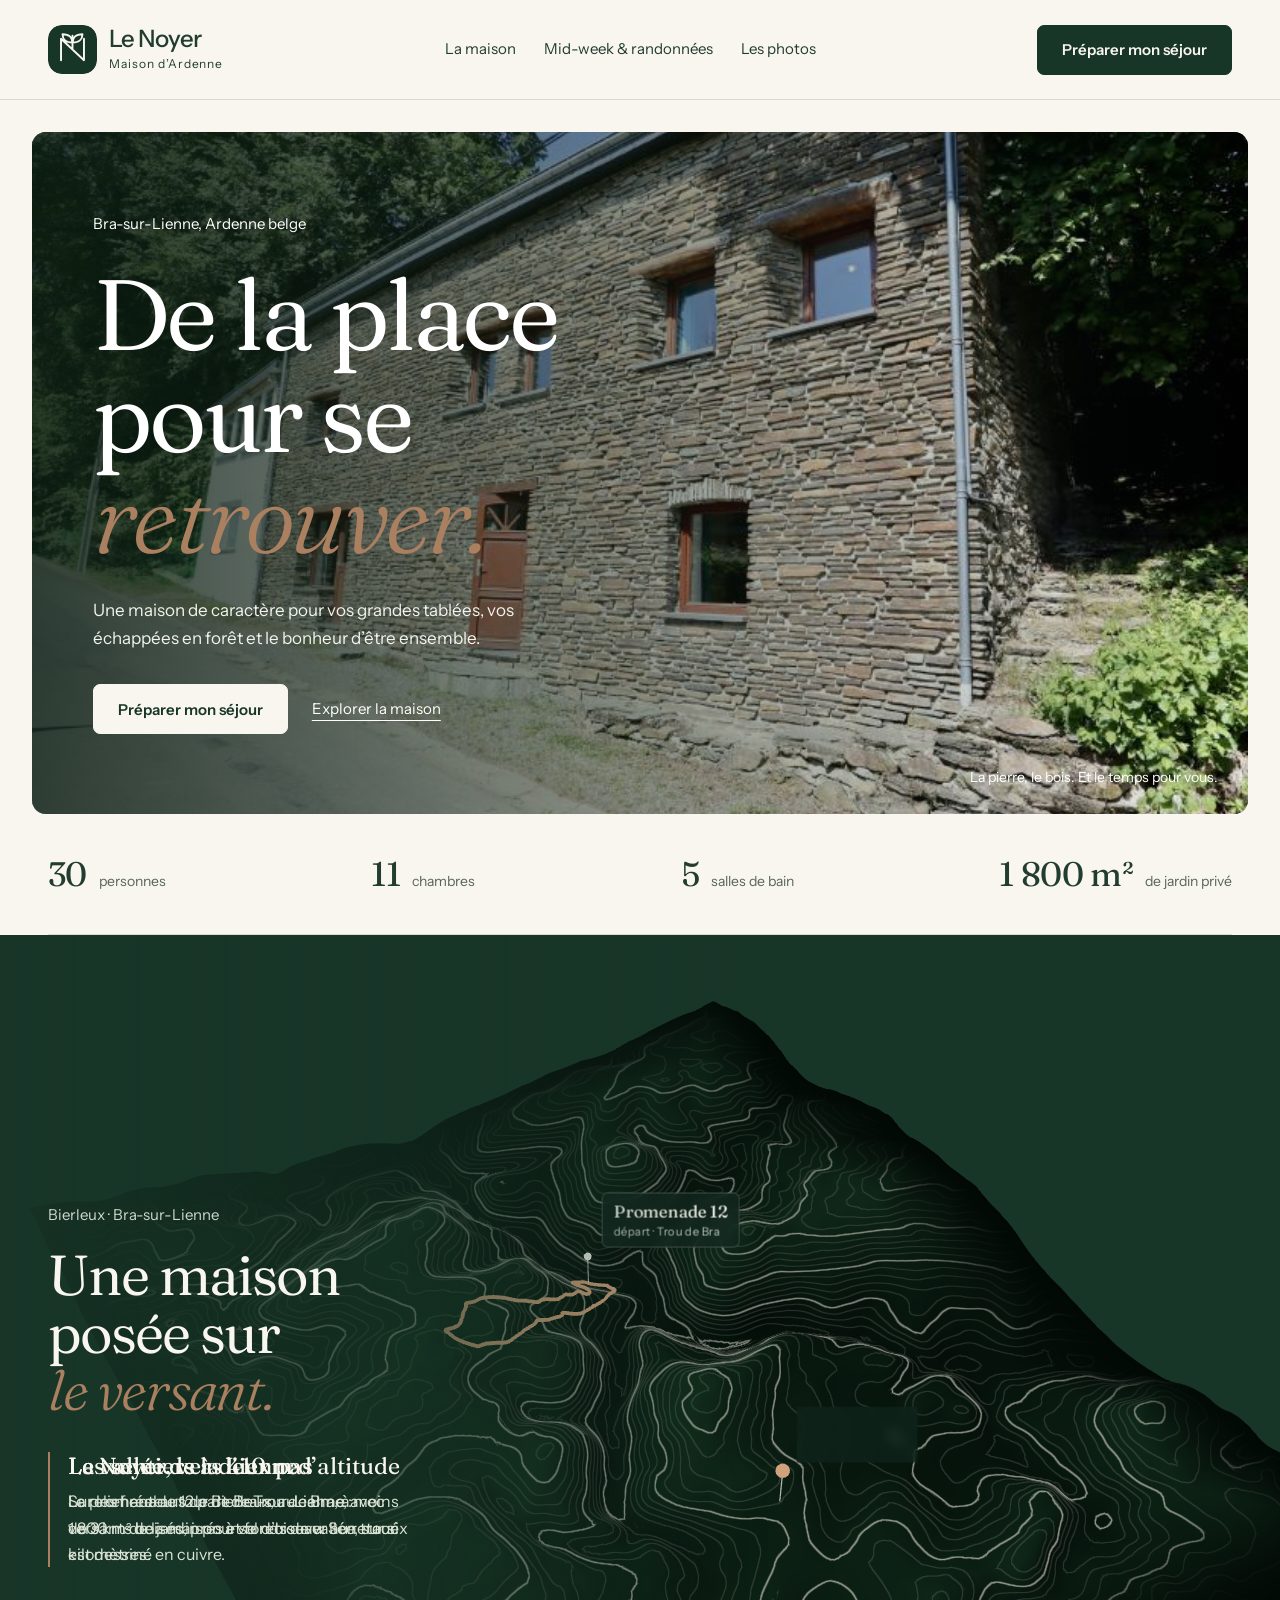
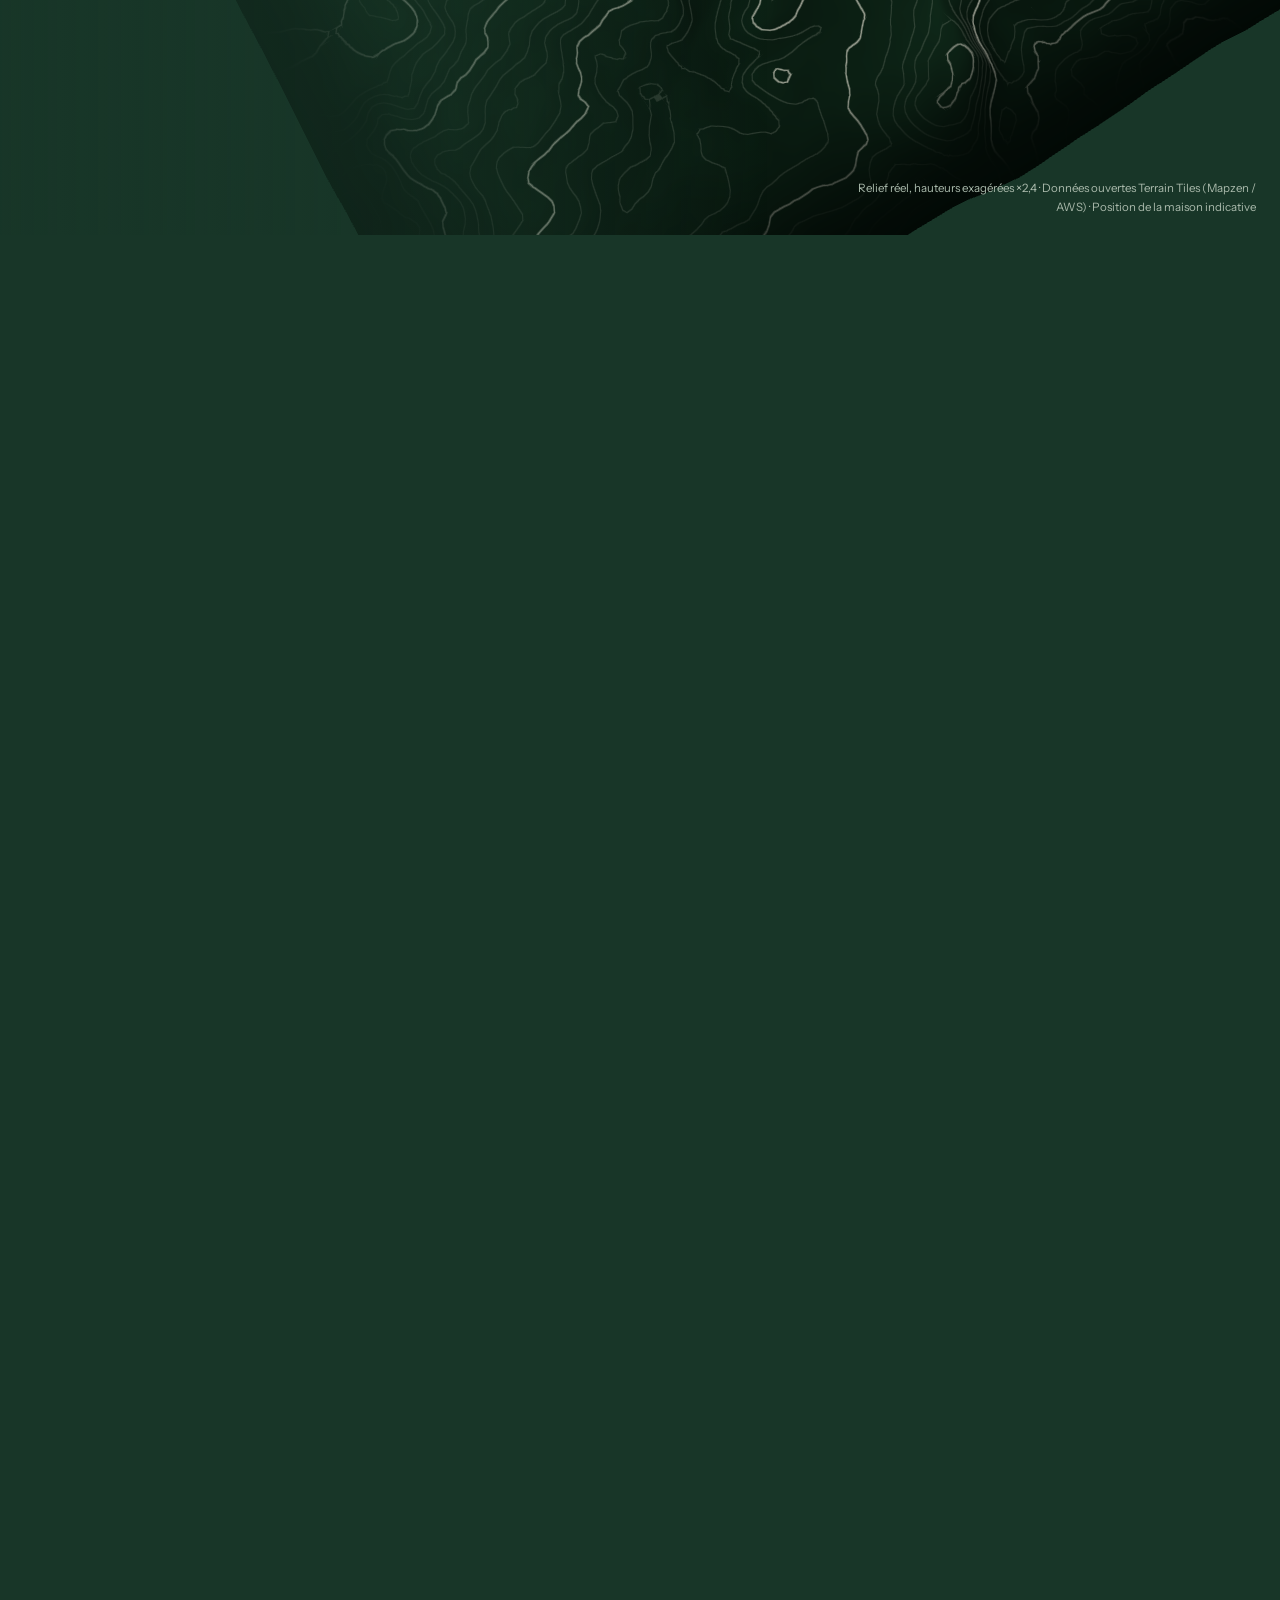
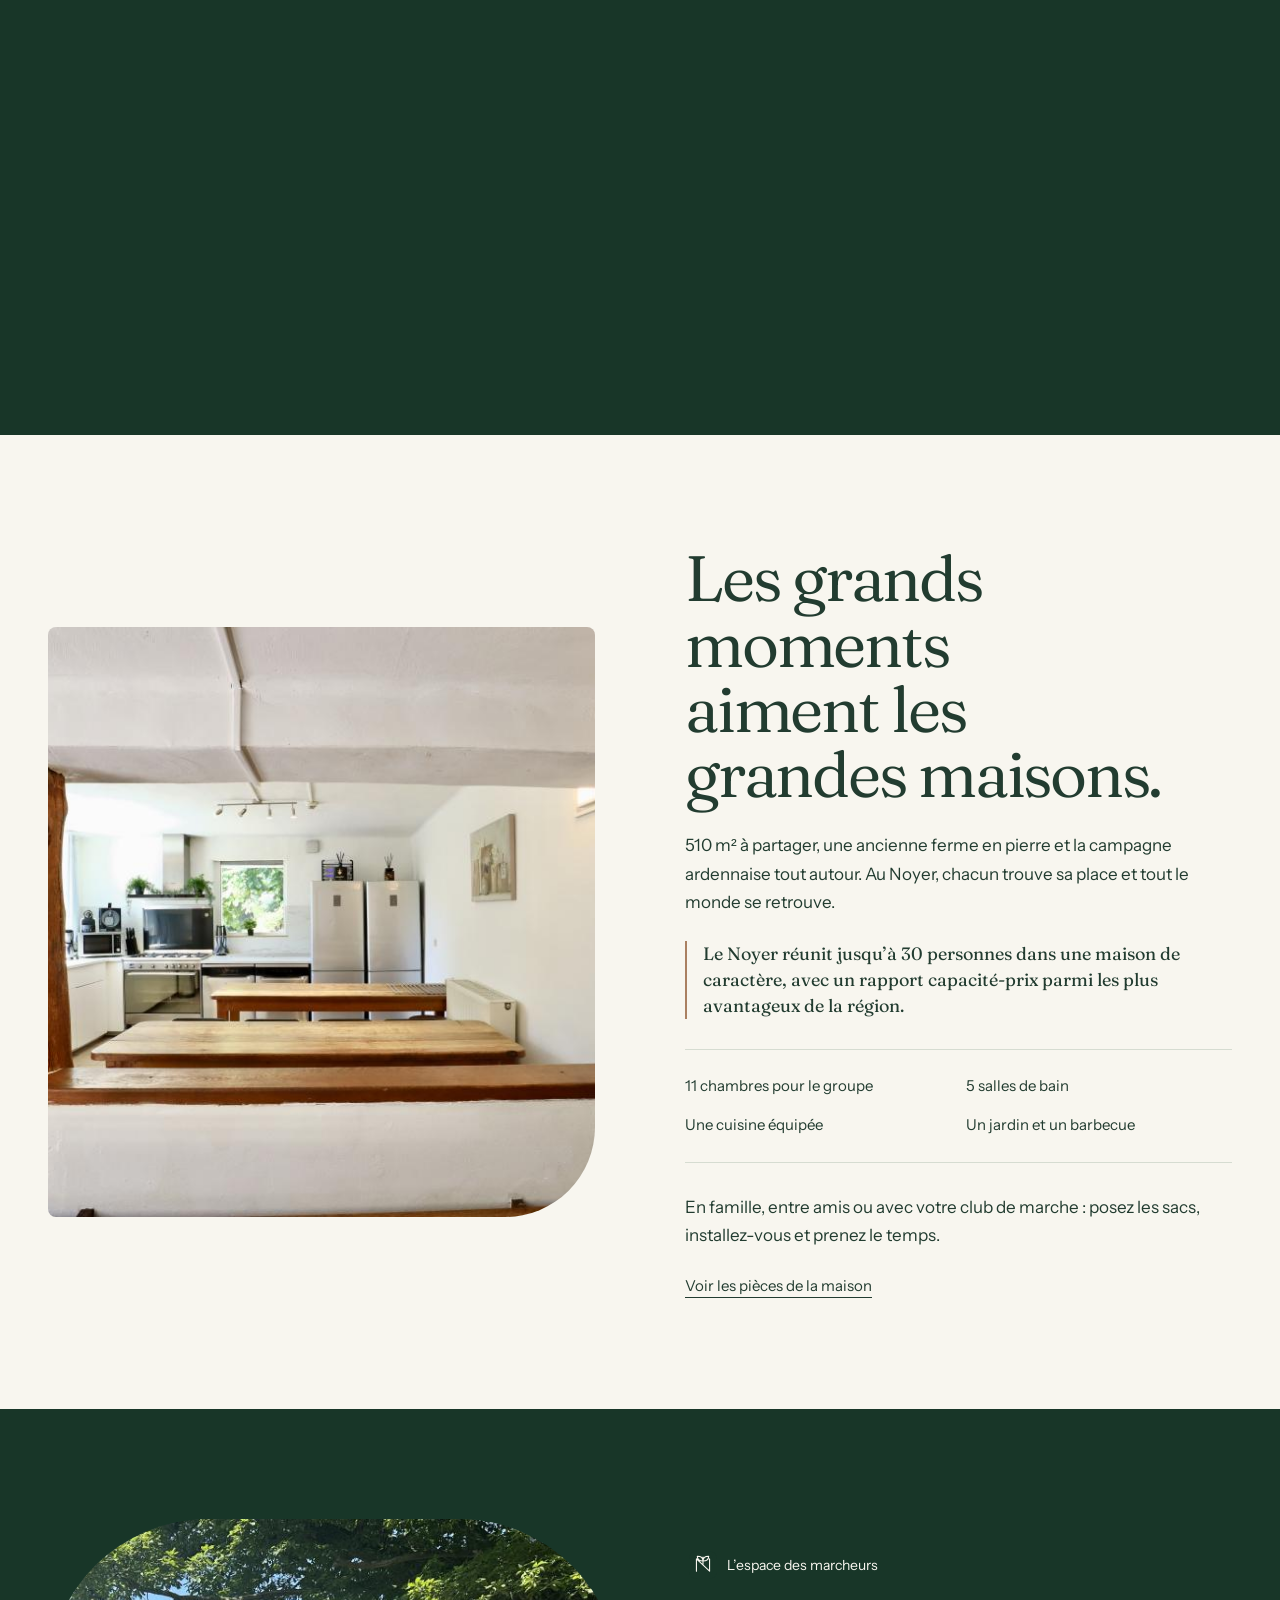
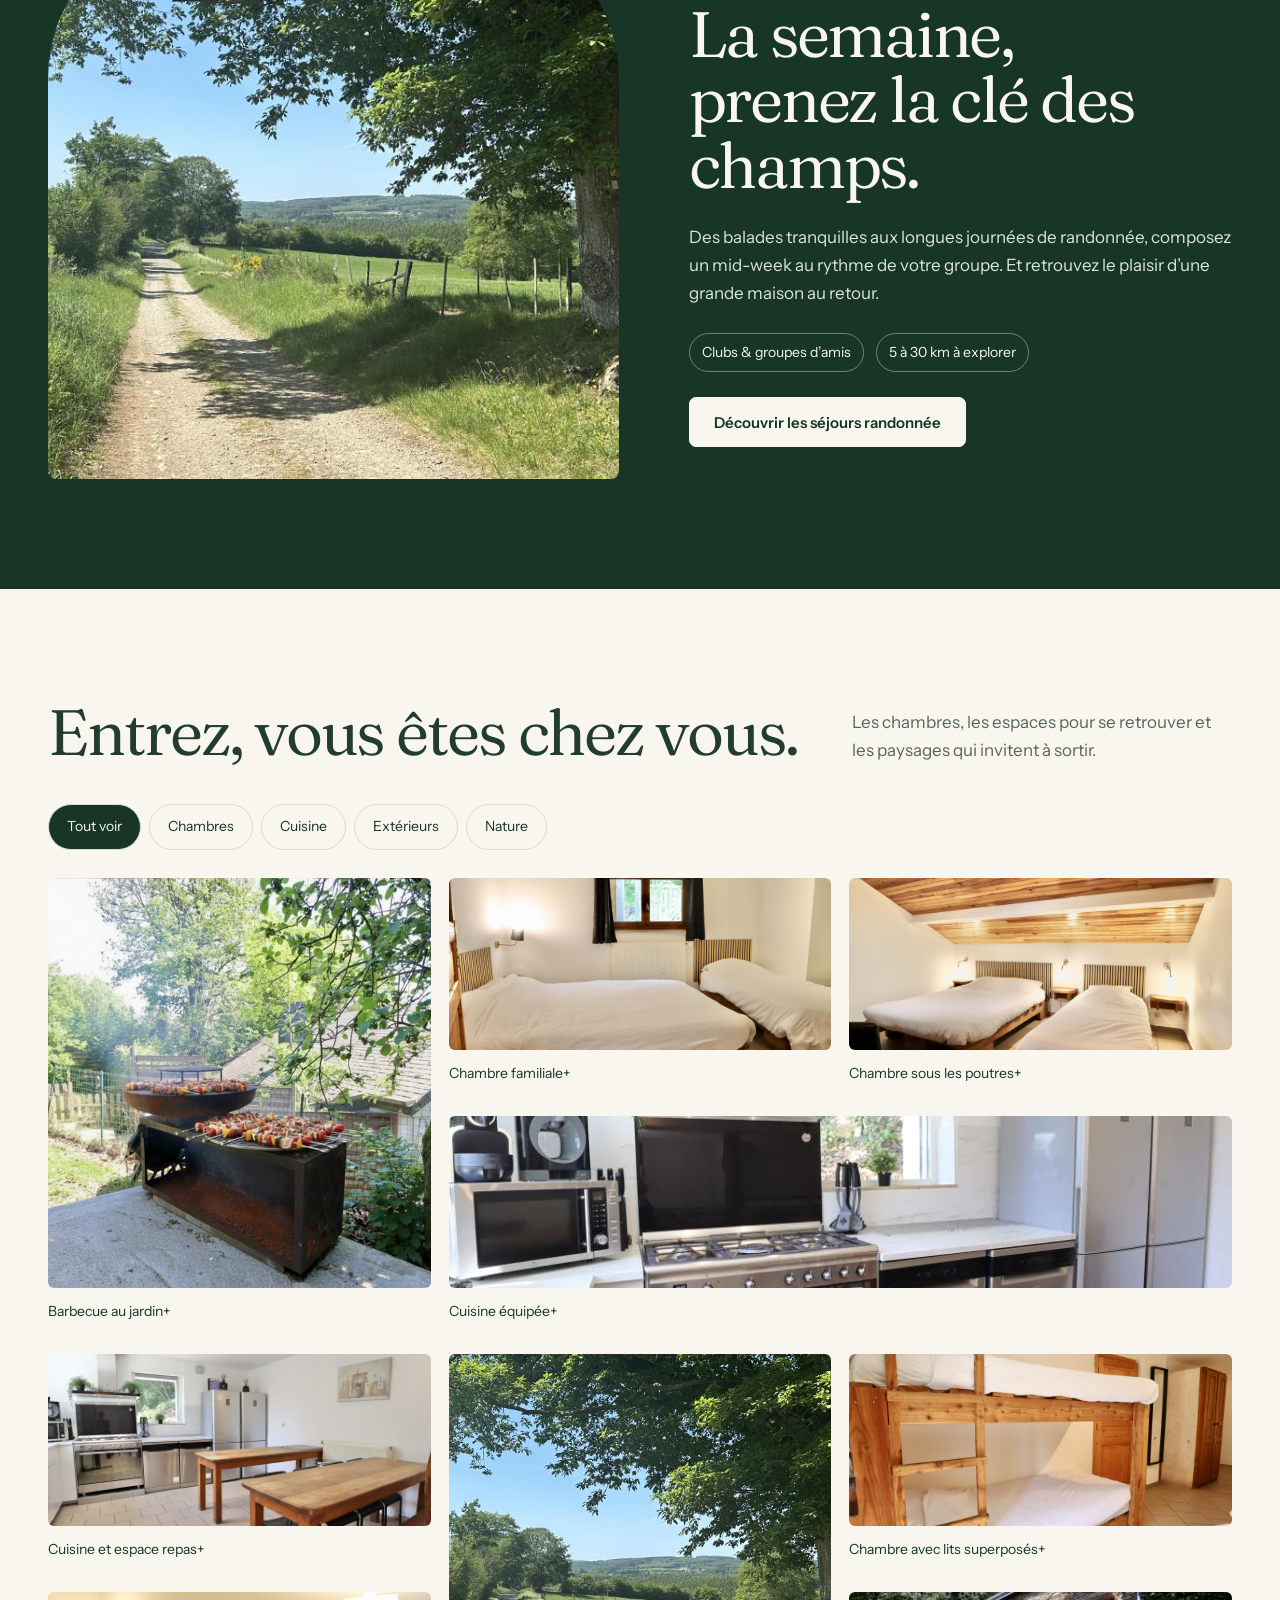
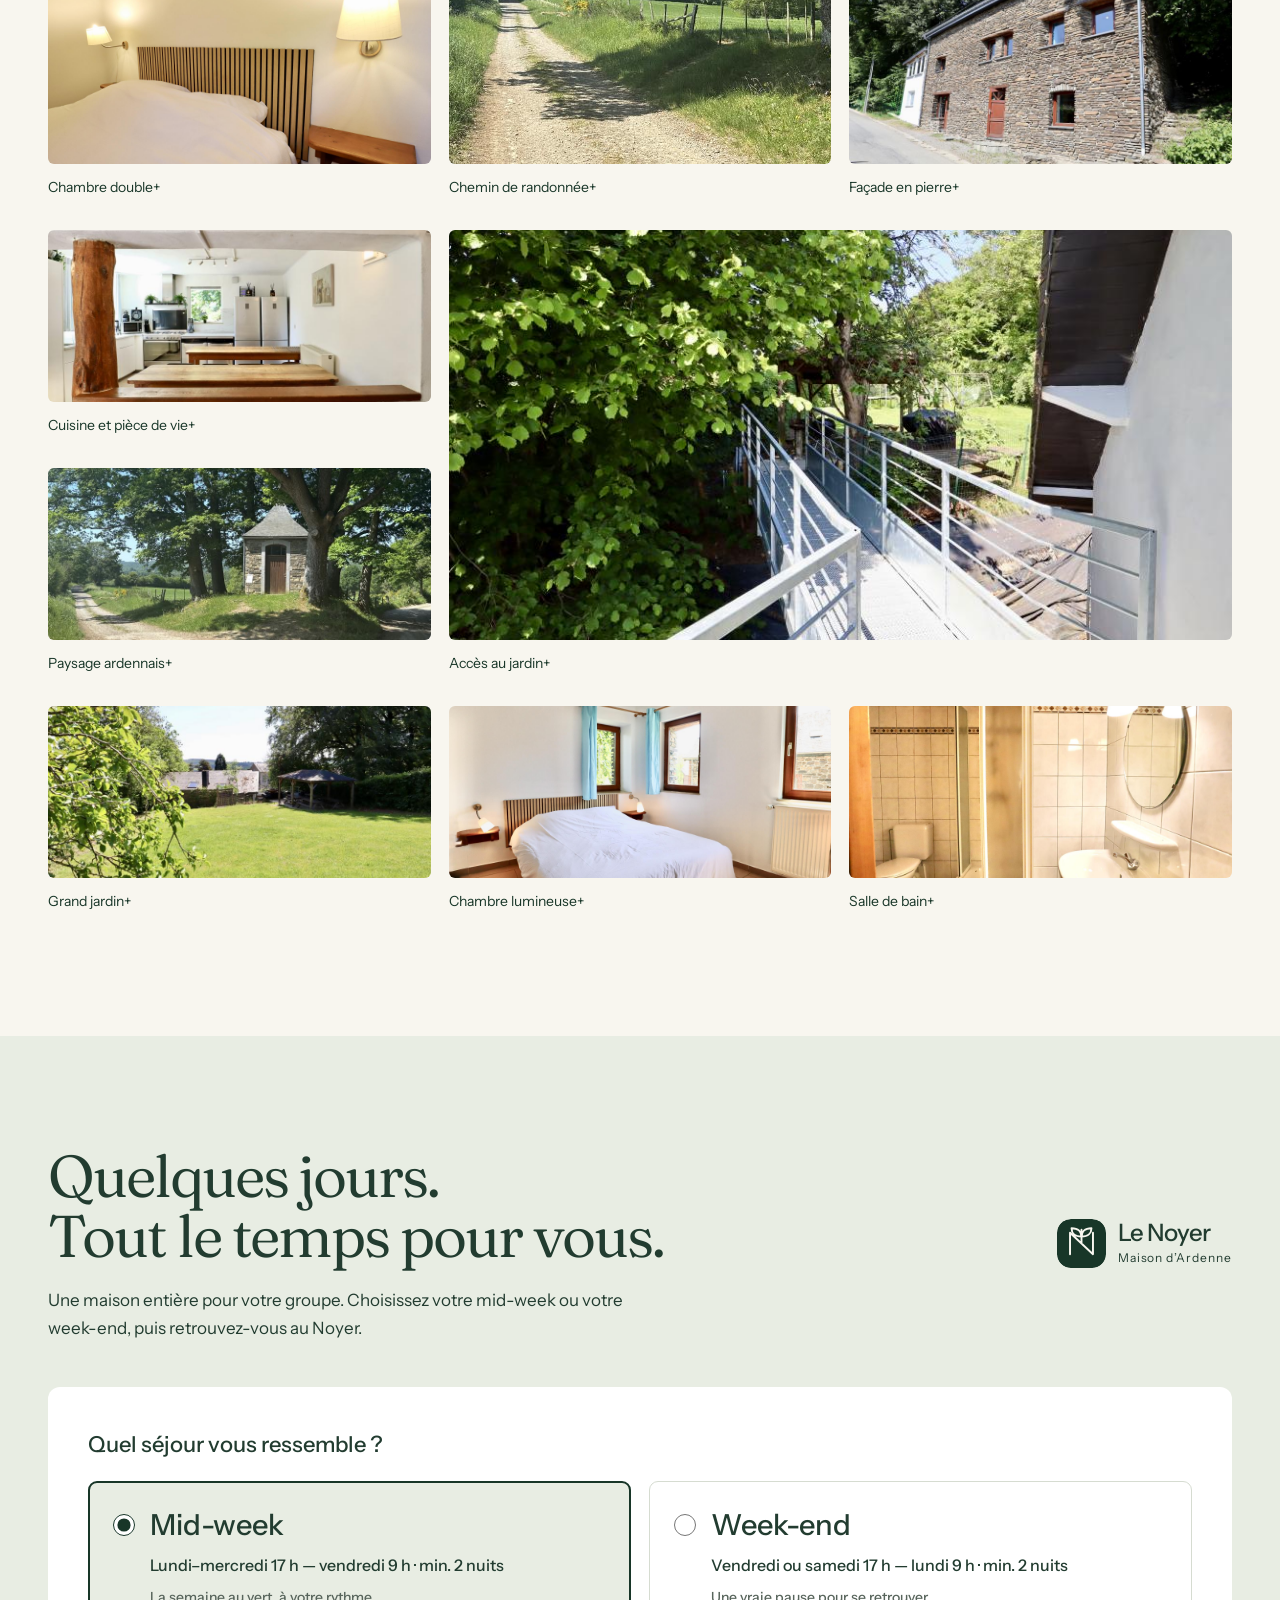
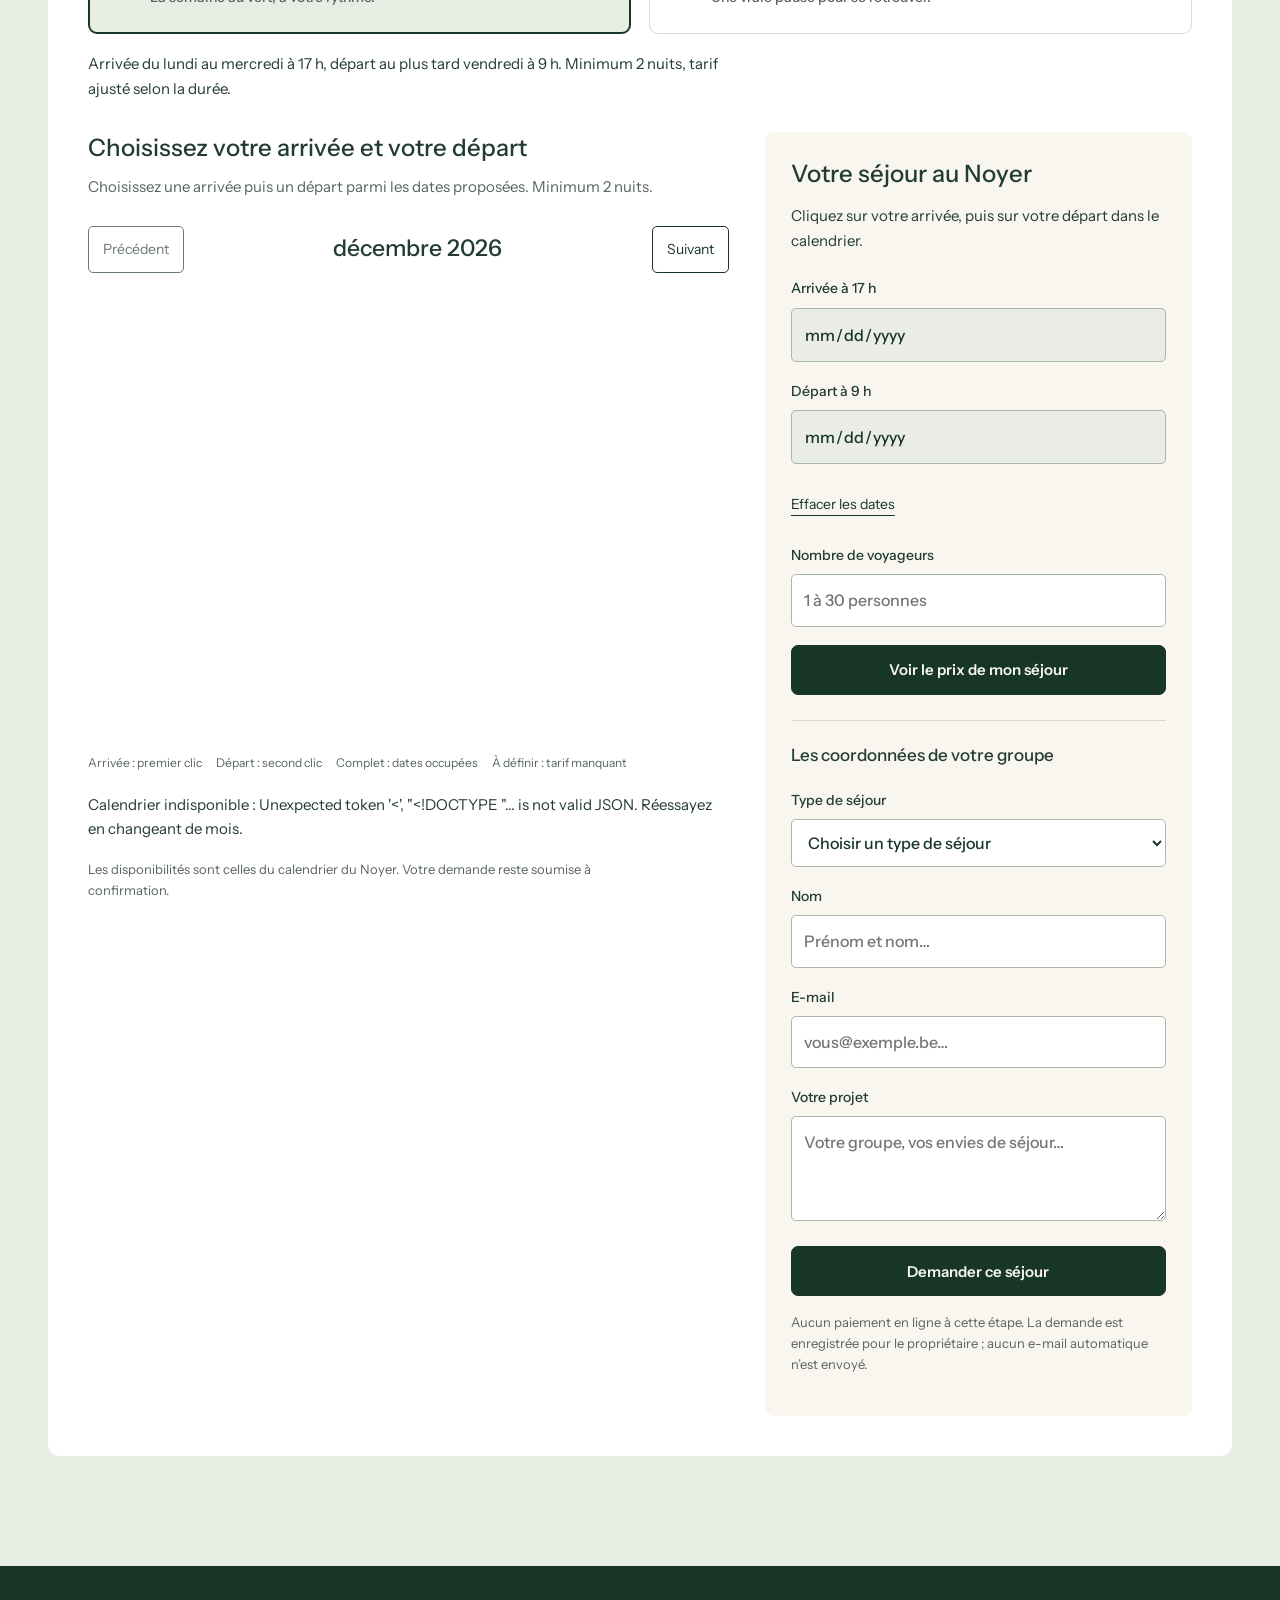
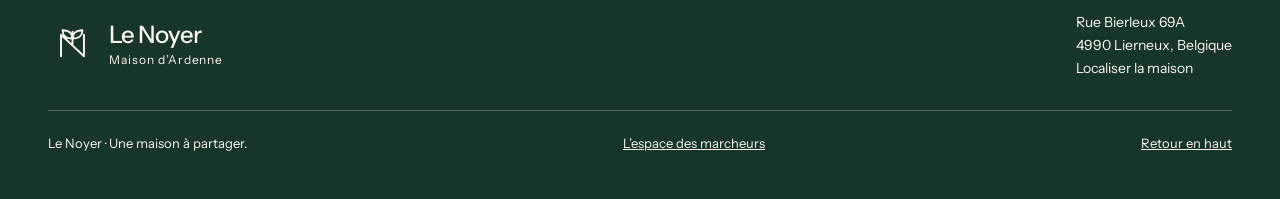
==== commit 0eff9c45: "Ajoute le relief 3D de la vallée et une typographie éditoriale - Accueil : relief réel de la vallée " ====
--- a/index.html
+++ b/index.html
@@ -1,4 +1,4 @@
-<!doctype html><html lang="fr"><head><meta charset="utf-8"><meta name="viewport" content="width=device-width,initial-scale=1"><meta name="theme-color" content="#183628"><meta name="description" content="Le Noyer, maison de vacances pour 30 personnes à Lierneux. Séjours en groupe et mid-week randonnée en Ardenne."><title>Le Noyer — Une maison pour se retrouver</title><link rel="icon" href="/favicon.svg" type="image/svg+xml"><link rel="stylesheet" href="/site.css"><script defer src="/site.js"></script><script defer src="/booking.js"></script><link rel="stylesheet" href="/booking.css"></head><body><a class="skip" href="#contenu">Aller au contenu</a><header id="top"><a class="brand" href="/" aria-label="Le Noyer, accueil"><img src="/favicon.svg" width="49" height="49" alt=""><span><strong>Le Noyer</strong><small>Maison d’Ardenne</small></span></a><nav aria-label="Navigation principale"><a href="/#maison">La maison</a><a href="/midweek.html">Mid-week & randonnées</a><a href="/#galerie">Les photos</a></nav><a class="head-cta" href="/#reserver">Préparer mon séjour</a><details class="mobile-nav"><summary>Menu</summary><div><a href="/#maison">La maison</a><a href="/midweek.html">Mid-week & randonnées</a><a href="/#galerie">Les photos</a><a href="/#reserver">Préparer mon séjour</a></div></details></header><main id="contenu"><section class="hero"><div class="hero-stage"><img src="/photos/55767.jpg" width="800" height="600" fetchpriority="high" alt="La façade en pierre du Noyer au bord des arbres"><div class="hero-copy"><span class="location">Bra-sur-Lienne, Ardenne belge</span><h1>De la place<br>pour se retrouver.</h1><p>Une maison de caractère pour vos grandes tablées, vos échappées en forêt et le bonheur d’être ensemble.</p><div class="hero-actions"><a class="btn" href="#reserver">Préparer mon séjour</a><a class="underlink" href="#maison">Explorer la maison</a></div></div><span class="hero-caption">La pierre, le bois. Et le temps pour vous.</span></div></section><div class="wrap stats"><div><strong>30</strong><small>personnes</small></div><div><strong>11</strong><small>chambres</small></div><div><strong>5</strong><small>salles de bain</small></div><div><strong>1 800 m²</strong><small>de jardin privé</small></div></div><section class="section" id="maison"><div class="wrap story-layout"><div class="story-image"><img src="/photos/89052.jpg" width="1920" height="1440" loading="lazy" alt="La grande table en bois et la cuisine du Noyer"></div><div><h2>Les grands moments aiment les grandes maisons.</h2><p>510 m² à partager, une ancienne ferme en pierre et la campagne ardennaise tout autour. Au Noyer, chacun trouve sa place et tout le monde se retrouve.</p><p class="value-note">Le Noyer réunit jusqu’à 30 personnes dans une maison de caractère, avec un rapport capacité-prix parmi les plus avantageux de la région.</p><ul class="amenities"><li>11 chambres pour le groupe</li><li>5 salles de bain</li><li>Une cuisine équipée</li><li>Un jardin et un barbecue</li></ul><p>En famille, entre amis ou avec votre club de marche : posez les sacs, installez-vous et prenez le temps.</p><a class="underlink" href="#galerie">Voir les pièces de la maison</a></div></div></section><section class="midweek section" id="midweek"><div class="wrap midweek-layout"><div class="midweek-photo"><img src="/photos/26924.jpg" width="800" height="600" loading="lazy" alt="Un chemin entre les prés et les arbres"></div><div class="midweek-content"><span class="tag"><img src="/favicon.svg" width="28" height="28" alt="">L’espace des marcheurs</span><h2>La semaine,<br>prenez la clé des champs.</h2><p>Des balades tranquilles aux longues journées de randonnée, composez un mid-week au rythme de votre groupe. Et retrouvez le plaisir d’une grande maison au retour.</p><div class="midweek-perks"><span>Clubs & groupes d’amis</span><span>5 à 30 km à explorer</span></div><a class="btn light" href="/midweek.html">Découvrir les séjours randonnée</a></div></div></section><section class="gallery section" id="galerie">
+<!doctype html><html lang="fr"><head><meta charset="utf-8"><meta name="viewport" content="width=device-width,initial-scale=1"><meta name="theme-color" content="#183628"><meta name="description" content="Le Noyer, maison de vacances pour 30 personnes à Lierneux. Séjours en groupe et mid-week randonnée en Ardenne."><title>Le Noyer — Une maison pour se retrouver</title><link rel="icon" href="/favicon.svg" type="image/svg+xml"><link rel="preload" href="/fonts/fraunces.woff2" as="font" type="font/woff2" crossorigin><link rel="preload" href="/fonts/instrument-sans.woff2" as="font" type="font/woff2" crossorigin><link rel="stylesheet" href="/site.css"><link rel="stylesheet" href="/relief.css"><script type="module" src="/relief.js"></script><script defer src="/site.js"></script><script defer src="/booking.js"></script><link rel="stylesheet" href="/booking.css"></head><body><a class="skip" href="#contenu">Aller au contenu</a><header id="top"><a class="brand" href="/" aria-label="Le Noyer, accueil"><img src="/favicon.svg" width="49" height="49" alt=""><span><strong>Le Noyer</strong><small>Maison d’Ardenne</small></span></a><nav aria-label="Navigation principale"><a href="/#maison">La maison</a><a href="/midweek.html">Mid-week & randonnées</a><a href="/#galerie">Les photos</a></nav><a class="head-cta" href="/#reserver">Préparer mon séjour</a><details class="mobile-nav"><summary>Menu</summary><div><a href="/#maison">La maison</a><a href="/midweek.html">Mid-week & randonnées</a><a href="/#galerie">Les photos</a><a href="/#reserver">Préparer mon séjour</a></div></details></header><main id="contenu"><section class="hero"><div class="hero-stage"><img src="/photos/55767.jpg" width="800" height="600" fetchpriority="high" alt="La façade en pierre du Noyer au bord des arbres"><div class="hero-copy"><span class="location">Bra-sur-Lienne, Ardenne belge</span><h1>De la place<br>pour se <em>retrouver.</em></h1><p>Une maison de caractère pour vos grandes tablées, vos échappées en forêt et le bonheur d’être ensemble.</p><div class="hero-actions"><a class="btn" href="#reserver">Préparer mon séjour</a><a class="underlink" href="#maison">Explorer la maison</a></div></div><span class="hero-caption">La pierre, le bois. Et le temps pour vous.</span></div></section><div class="wrap stats"><div><strong>30</strong><small>personnes</small></div><div><strong>11</strong><small>chambres</small></div><div><strong>5</strong><small>salles de bain</small></div><div><strong>1 800 m²</strong><small>de jardin privé</small></div></div><section class="relief-home" id="vallee" data-relief="home" aria-labelledby="relief-title"><div class="relief-sticky"><div class="relief-stage" data-relief-stage data-relief-shift><img class="relief-fallback" src="/photos/84550.jpg" width="800" height="600" loading="lazy" alt=""></div><div class="relief-copy"><span class="location">Bierleux · Bra-sur-Lienne</span><h2 id="relief-title">Une maison posée sur <em>le versant.</em></h2><ol class="relief-steps"><li data-relief-step data-active><strong>La vallée de la Lienne</strong><p>Le relief réel autour de Bra-sur-Lienne : versants boisés, prés et fonds de vallée, sur six kilomètres.</p></li><li data-relief-step><strong>Les sentiers à deux pas</strong><p>La promenade 12 part de Trou de Bra, à moins de 3 km de la maison à vol d’oiseau. Son tracé est dessiné en cuivre.</p></li><li data-relief-step><strong>Le Noyer, vers 410 m d’altitude</strong><p>Sur les hauteurs de Bierleux, au calme, avec 1&nbsp;800&nbsp;m² de jardin pour se retrouver au retour.</p></li></ol></div><p class="relief-credit">Relief réel, hauteurs exagérées ×2,4 · Données ouvertes Terrain Tiles (Mapzen / AWS) · Position de la maison indicative</p></div></section><section class="section" id="maison"><div class="wrap story-layout"><div class="story-image"><img src="/photos/89052.jpg" width="1920" height="1440" loading="lazy" alt="La grande table en bois et la cuisine du Noyer"></div><div><h2>Les grands moments aiment les grandes maisons.</h2><p>510 m² à partager, une ancienne ferme en pierre et la campagne ardennaise tout autour. Au Noyer, chacun trouve sa place et tout le monde se retrouve.</p><p class="value-note">Le Noyer réunit jusqu’à 30 personnes dans une maison de caractère, avec un rapport capacité-prix parmi les plus avantageux de la région.</p><ul class="amenities"><li>11 chambres pour le groupe</li><li>5 salles de bain</li><li>Une cuisine équipée</li><li>Un jardin et un barbecue</li></ul><p>En famille, entre amis ou avec votre club de marche : posez les sacs, installez-vous et prenez le temps.</p><a class="underlink" href="#galerie">Voir les pièces de la maison</a></div></div></section><section class="midweek section" id="midweek"><div class="wrap midweek-layout"><div class="midweek-photo"><img src="/photos/26924.jpg" width="800" height="600" loading="lazy" alt="Un chemin entre les prés et les arbres"></div><div class="midweek-content"><span class="tag"><img src="/favicon.svg" width="28" height="28" alt="">L’espace des marcheurs</span><h2>La semaine,<br>prenez la clé des champs.</h2><p>Des balades tranquilles aux longues journées de randonnée, composez un mid-week au rythme de votre groupe. Et retrouvez le plaisir d’une grande maison au retour.</p><div class="midweek-perks"><span>Clubs & groupes d’amis</span><span>5 à 30 km à explorer</span></div><a class="btn light" href="/midweek.html">Découvrir les séjours randonnée</a></div></div></section><section class="gallery section" id="galerie">
 <div class="wrap">
 <div class="section-head">
 <div><h2>Entrez, vous êtes chez vous.</h2></div>
--- a/site.css
+++ b/site.css
@@ -1,8 +1,26 @@
-:root{--forest:#183628;--ivory:#f8f6ef;--copper:#aa8061;--ink:#223c30;--muted:#58655c;--line:#d6dcd1;--sage:#e8ede3;--white:#fff;--sans:"Avenir Next",Avenir,"Segoe UI",sans-serif;--display:"Iowan Old Style","Palatino Linotype",Palatino,serif}
-*{box-sizing:border-box}html{scroll-behavior:smooth;scroll-padding-top:110px}body{margin:0;background:var(--ivory);color:var(--ink);font:17px/1.65 var(--sans)}a{color:inherit;text-decoration:none}button,input,select,textarea{font:inherit}button,a,input,select,textarea{touch-action:manipulation}button{cursor:pointer}img{display:block;width:100%;height:auto}h1,h2,h3,p{margin:0}p+p{margin-top:1rem}h1,h2,h3{text-wrap:balance}h1,h2{font-family:var(--display);font-weight:400;letter-spacing:-.055em;line-height:1.04}h1{font-size:clamp(3.6rem,7.8vw,8rem)}h2{font-size:clamp(2.5rem,5vw,5.2rem)}h3{font-size:1.5rem;line-height:1.3;font-weight:500}p{max-width:65ch}a:hover{text-decoration:underline;text-underline-offset:5px}:focus-visible{outline:3px solid var(--copper);outline-offset:5px}[hidden]{display:none!important}.skip{position:fixed;top:-100px;left:20px;z-index:100;background:white;padding:12px}.skip:focus{top:15px}.wrap{width:min(1280px,calc(100% - 96px));margin:auto}.section{padding:110px 0}header{height:100px;padding:0 48px;display:flex;align-items:center;justify-content:space-between;gap:24px;background:var(--ivory);position:sticky;top:0;z-index:20;border-bottom:1px solid var(--line)}.brand{display:inline-flex;align-items:center;gap:12px;flex-shrink:0}.brand img{width:49px;height:49px;border-radius:14px}.brand strong{display:block;font-size:24px;font-weight:500;letter-spacing:-1px;line-height:1.2}.brand small{display:block;font-size:12px;letter-spacing:.08em}nav{display:flex;gap:28px;font-size:15px}nav a[aria-current]{text-decoration:underline;text-underline-offset:8px}.btn,.head-cta,.r7-official,.r7-map,.ln-gpx-buttons a{display:inline-flex;justify-content:center;align-items:center;min-height:50px;padding:13px 24px;border:1px solid var(--forest);border-radius:7px;background:var(--forest);color:var(--ivory);font-size:15px;font-weight:600;line-height:1.4;text-align:center}.btn:hover,.head-cta:hover,.r7-official:hover,.ln-gpx-buttons a:hover{background:#2d513c;text-decoration:none}.btn.light{background:var(--ivory);color:var(--forest);border-color:var(--ivory)}.btn.light:hover{background:#e5eadf}.underlink{display:inline-block;text-decoration:underline;text-underline-offset:6px;font-size:15px}.mobile-nav{display:none}.hero{padding:32px 32px 0}.hero-stage{position:relative;min-height:670px;border-radius:14px;overflow:hidden;background:var(--forest)}.hero-stage>img{position:absolute;height:100%;object-fit:cover;object-position:50% 55%}.hero-stage:after{content:"";position:absolute;inset:0;background:linear-gradient(90deg,rgba(12,30,19,.83),rgba(12,30,19,.3) 65%,rgba(12,30,19,.04))}.hero-copy{position:relative;z-index:1;padding:80px 5%;color:white;max-width:830px}.location{font-size:15px;margin-bottom:26px;display:block}.hero-copy p{margin-top:28px;max-width:430px;color:#f1f3ed}.hero-actions{display:flex;align-items:center;flex-wrap:wrap;gap:24px;margin-top:32px}.hero .btn{background:var(--ivory);color:var(--forest);border-color:var(--ivory)}.hero-caption{position:absolute;z-index:2;right:30px;bottom:25px;color:#fff;font-size:14px}.stats{display:flex;justify-content:space-between;gap:20px;padding:32px 0;border-bottom:1px solid var(--line)}.stats div{display:flex;align-items:baseline;gap:12px}.stats strong{font-size:28px;font-weight:500;letter-spacing:-1px}.stats small{font-size:14px;color:var(--muted)}.story-layout{display:grid;grid-template-columns:1fr 1fr;gap:90px;align-items:center}.story-image img{height:590px;object-fit:cover;border-radius:8px 8px 90px 8px}.story-layout p{margin-top:25px}.story-layout .underlink{margin-top:25px}.amenities{display:grid;grid-template-columns:1fr 1fr;gap:15px;margin:30px 0;padding:24px 0;border-block:1px solid var(--line);list-style:none;font-size:15px}.midweek{background:var(--forest);color:var(--ivory)}.midweek-layout{display:grid;grid-template-columns:1.05fr 1fr;gap:70px;align-items:center}.midweek-photo img{height:560px;object-fit:cover;border-radius:160px 160px 8px 8px}.midweek-content p{margin:26px 0;color:#dbe4d6}.tag{display:inline-flex;align-items:center;gap:10px;margin-bottom:22px;font-size:14px}.tag img{width:28px;height:28px}.midweek-perks{display:flex;gap:12px;flex-wrap:wrap;margin:25px 0}.midweek-perks span{font-size:14px;border:1px solid #718274;padding:7px 12px;border-radius:30px}.section-head{display:flex;align-items:end;justify-content:space-between;gap:35px;margin-bottom:40px}.section-head p{max-width:380px;color:var(--muted)}.filters{display:flex;gap:8px;flex-wrap:wrap;margin:28px 0}.filters button{border:1px solid var(--line);padding:10px 18px;border-radius:30px;background:transparent;color:var(--forest);font-size:14px;min-height:44px}.filters button.active,.filters button:hover{background:var(--forest);color:var(--ivory)}.gallery-grid{display:grid;grid-template-columns:repeat(3,1fr);gap:24px}.gallery-item{padding:0;text-align:left;background:none;border:0;color:var(--forest);min-width:0}.gallery-item img{height:255px;object-fit:cover;border-radius:7px;transition:filter .2s}.gallery-item:hover img{filter:brightness(.88)}.gallery-item span{display:flex;justify-content:space-between;padding:12px 0;font-size:14px}.gallery-item b{font-weight:400}.booking{background:var(--sage)}.booking-layout{display:grid;grid-template-columns:1fr 1fr;gap:80px;align-items:start}.booking-copy p{margin-top:25px}.booking-logo{margin-top:38px}.form-card{background:var(--white);padding:36px;border-radius:12px}.form-card>p{font-size:14px;color:var(--muted);margin:12px 0 26px}.form-row{display:grid;grid-template-columns:1fr 1fr;gap:18px}label{display:block;font-size:14px;font-weight:500;margin-bottom:18px}input,select,textarea{width:100%;min-width:0;display:block;margin-top:7px;border:1px solid #aab6a8;border-radius:5px;padding:12px;background:#fff;color:var(--forest);font-size:16px}textarea{resize:vertical}.form-note{font-size:13px;color:var(--muted);margin-top:16px}#status{font-size:15px;margin-top:15px;overflow-wrap:anywhere}.error{color:#9a3022}button:disabled{opacity:.65;cursor:wait}footer{padding:45px 48px;background:var(--forest);color:var(--ivory)}.footer-top{display:flex;justify-content:space-between;gap:30px}.footer-top p{font-size:14px}.footer-bottom{display:flex;justify-content:space-between;gap:20px;border-top:1px solid #536b58;margin-top:30px;padding-top:22px;font-size:13px}.footer-bottom a{text-decoration:underline}dialog{padding:20px;border:0;border-radius:12px;background:var(--ivory);width:min(1100px,94vw);max-height:92dvh;overscroll-behavior:contain}dialog::backdrop{background:#10251de6}.dialog-head{display:flex;align-items:center;justify-content:space-between;gap:20px;padding-bottom:16px}.dialog-head button,.dialog-body button{border:1px solid var(--line);background:var(--ivory);color:var(--forest);min-width:44px;min-height:44px;border-radius:50%}.dialog-body{display:flex;gap:15px;align-items:center}.dialog-body img{min-width:0;max-height:75dvh;object-fit:contain}.walking-intro{padding:70px 0 65px}.walking-intro .location{color:var(--muted)}.walking-intro h1{max-width:950px}.walking-intro p{margin-top:28px;max-width:600px}.walking-intro .hero-actions{margin-top:28px}.walking-cover{width:100%;height:440px;object-fit:cover;border-radius:12px}.walking-strip{display:flex;justify-content:space-between;gap:25px;padding:24px 0;font-size:15px;border-bottom:1px solid var(--line)}.r7-section{padding:90px 0}.r7-top{display:flex;justify-content:space-between;align-items:end;gap:40px}.r7-top p{max-width:380px}.r7-prompt{margin:35px 0 15px;font-size:15px}.r7-tabs{display:flex;gap:10px;margin-bottom:25px}.r7-tabs button{flex:1;padding:15px 8px;border:1px solid var(--line);border-radius:7px;color:var(--forest);background:transparent;min-height:70px}.r7-tabs button[aria-selected=true]{background:var(--forest);color:var(--ivory)}.r7-tabs strong{font-size:25px;font-weight:500}.r7-tabs small{display:block;font-size:12px}.r7-feature{display:grid;grid-template-columns:1fr 1fr;gap:50px;align-items:center;padding:30px;background:var(--sage);border-radius:12px}.r7-picture{position:relative}.r7-picture img{height:390px;object-fit:cover;border-radius:8px}.r7-photo-credit{display:none}.r7-detail>small{font-size:14px}.r7-detail h3{font-family:var(--display);font-size:36px;letter-spacing:-1px;margin:12px 0 16px}.r7-detail p{font-size:15px}.r7-facts{display:flex;gap:28px;margin:24px 0;padding-block:18px;border-block:1px solid #bac6b5;flex-wrap:wrap}.r7-facts strong{display:block;font-size:19px}.r7-facts span,.r7-start,.r7-source{font-size:13px}.r7-actions{display:flex;flex-wrap:wrap;gap:10px;margin:20px 0}.r7-map{background:transparent;color:var(--forest)}.r7-source{color:var(--muted)}.r7-final{display:flex;gap:40px;justify-content:space-between;align-items:center;margin-top:32px}.r7-final p{font-size:14px;max-width:650px}.r7-final .btn{flex-shrink:0}.gpx-section{margin-top:50px;border:1px solid var(--line);border-radius:12px;padding:30px}.gpx-layout{display:grid;grid-template-columns:1fr 1fr;align-items:center;gap:40px}.gpx-section p{font-size:15px;margin:20px 0}.ln-gpx-buttons{display:flex;gap:12px;flex-wrap:wrap}.ln-gpx-buttons .secondary{background:transparent;color:var(--forest)}#trace-map{width:100%;height:320px;background:var(--sage);border-radius:8px}.map-status{font-size:13px;color:var(--muted)}.planning{background:var(--sage)}.planning-grid{display:grid;grid-template-columns:1fr 1fr;gap:90px}.planning details{border-bottom:1px solid #bac6b5;padding:22px 0}.planning summary{font-size:20px;cursor:pointer}.planning details p{margin:18px 0 0;font-size:16px}.planning-grid>div>p{margin:24px 0}.practical{margin-top:35px}.practical p{font-size:14px}.mobile-book{display:none}
+@font-face{font-family:"Fraunces";src:url(/fonts/fraunces.woff2) format("woff2");font-weight:300 700;font-style:normal;font-display:swap}@font-face{font-family:"Fraunces";src:url(/fonts/fraunces-italic.woff2) format("woff2");font-weight:300 700;font-style:italic;font-display:swap}@font-face{font-family:"Instrument Sans";src:url(/fonts/instrument-sans.woff2) format("woff2");font-weight:400 700;font-style:normal;font-display:swap}
+:root{--forest:#183628;--ivory:#f8f6ef;--copper:#aa8061;--ink:#223c30;--muted:#58655c;--line:#d6dcd1;--sage:#e8ede3;--white:#fff;--sans:"Instrument Sans","Avenir Next",Avenir,"Segoe UI",sans-serif;--display:"Fraunces","Iowan Old Style",Palatino,serif}
+*{box-sizing:border-box}html{scroll-behavior:smooth;scroll-padding-top:110px}body{margin:0;background:var(--ivory);color:var(--ink);font:17px/1.65 var(--sans)}a{color:inherit;text-decoration:none}button,input,select,textarea{font:inherit}button,a,input,select,textarea{touch-action:manipulation}button{cursor:pointer}img{display:block;width:100%;height:auto}h1,h2,h3,p{margin:0}p+p{margin-top:1rem}h1,h2,h3{text-wrap:balance}h1,h2{font-family:var(--display);font-weight:360;font-variation-settings:"opsz" 144,"SOFT" 30;letter-spacing:-.035em;line-height:1.02}h1{font-size:clamp(3.6rem,7.8vw,8rem)}h2{font-size:clamp(2.5rem,5vw,5.2rem)}h3{font-size:1.5rem;line-height:1.3;font-weight:500}p{max-width:65ch}a:hover{text-decoration:underline;text-underline-offset:5px}:focus-visible{outline:3px solid var(--copper);outline-offset:5px}[hidden]{display:none!important}.skip{position:fixed;top:-100px;left:20px;z-index:100;background:white;padding:12px}.skip:focus{top:15px}.wrap{width:min(1280px,calc(100% - 96px));margin:auto}.section{padding:110px 0}header{height:100px;padding:0 48px;display:flex;align-items:center;justify-content:space-between;gap:24px;background:var(--ivory);position:sticky;top:0;z-index:20;border-bottom:1px solid var(--line)}.brand{display:inline-flex;align-items:center;gap:12px;flex-shrink:0}.brand img{width:49px;height:49px;border-radius:14px}.brand strong{display:block;font-size:24px;font-weight:500;letter-spacing:-1px;line-height:1.2}.brand small{display:block;font-size:12px;letter-spacing:.08em}nav{display:flex;gap:28px;font-size:15px}nav a[aria-current]{text-decoration:underline;text-underline-offset:8px}.btn,.head-cta,.r7-official,.r7-map,.ln-gpx-buttons a{display:inline-flex;justify-content:center;align-items:center;min-height:50px;padding:13px 24px;border:1px solid var(--forest);border-radius:7px;background:var(--forest);color:var(--ivory);font-size:15px;font-weight:600;line-height:1.4;text-align:center}.btn:hover,.head-cta:hover,.r7-official:hover,.ln-gpx-buttons a:hover{background:#2d513c;text-decoration:none}.btn.light{background:var(--ivory);color:var(--forest);border-color:var(--ivory)}.btn.light:hover{background:#e5eadf}.underlink{display:inline-block;text-decoration:underline;text-underline-offset:6px;font-size:15px}.mobile-nav{display:none}.hero{padding:32px 32px 0}.hero-stage{position:relative;min-height:670px;border-radius:14px;overflow:hidden;background:var(--forest)}.hero-stage>img{position:absolute;height:100%;object-fit:cover;object-position:50% 55%}.hero-stage:after{content:"";position:absolute;inset:0;background:linear-gradient(90deg,rgba(12,30,19,.83),rgba(12,30,19,.3) 65%,rgba(12,30,19,.04))}.hero-copy{position:relative;z-index:1;padding:80px 5%;color:white;max-width:830px}.location{font-size:15px;margin-bottom:26px;display:block}.hero-copy p{margin-top:28px;max-width:430px;color:#f1f3ed}.hero-actions{display:flex;align-items:center;flex-wrap:wrap;gap:24px;margin-top:32px}.hero .btn{background:var(--ivory);color:var(--forest);border-color:var(--ivory)}.hero-caption{position:absolute;z-index:2;right:30px;bottom:25px;color:#fff;font-size:14px}.stats{display:flex;justify-content:space-between;gap:20px;padding:32px 0;border-bottom:1px solid var(--line)}.stats div{display:flex;align-items:baseline;gap:12px}.stats strong{font-size:28px;font-weight:500;letter-spacing:-1px}.stats small{font-size:14px;color:var(--muted)}.story-layout{display:grid;grid-template-columns:1fr 1fr;gap:90px;align-items:center}.story-image img{height:590px;object-fit:cover;border-radius:8px 8px 90px 8px}.story-layout p{margin-top:25px}.story-layout .underlink{margin-top:25px}.amenities{display:grid;grid-template-columns:1fr 1fr;gap:15px;margin:30px 0;padding:24px 0;border-block:1px solid var(--line);list-style:none;font-size:15px}.midweek{background:var(--forest);color:var(--ivory)}.midweek-layout{display:grid;grid-template-columns:1.05fr 1fr;gap:70px;align-items:center}.midweek-photo img{height:560px;object-fit:cover;border-radius:160px 160px 8px 8px}.midweek-content p{margin:26px 0;color:#dbe4d6}.tag{display:inline-flex;align-items:center;gap:10px;margin-bottom:22px;font-size:14px}.tag img{width:28px;height:28px}.midweek-perks{display:flex;gap:12px;flex-wrap:wrap;margin:25px 0}.midweek-perks span{font-size:14px;border:1px solid #718274;padding:7px 12px;border-radius:30px}.section-head{display:flex;align-items:end;justify-content:space-between;gap:35px;margin-bottom:40px}.section-head p{max-width:380px;color:var(--muted)}.filters{display:flex;gap:8px;flex-wrap:wrap;margin:28px 0}.filters button{border:1px solid var(--line);padding:10px 18px;border-radius:30px;background:transparent;color:var(--forest);font-size:14px;min-height:44px}.filters button.active,.filters button:hover{background:var(--forest);color:var(--ivory)}.gallery-grid{display:grid;grid-template-columns:repeat(3,1fr);gap:24px}.gallery-item{padding:0;text-align:left;background:none;border:0;color:var(--forest);min-width:0}.gallery-item img{height:255px;object-fit:cover;border-radius:7px;transition:filter .2s}.gallery-item:hover img{filter:brightness(.88)}.gallery-item span{display:flex;justify-content:space-between;padding:12px 0;font-size:14px}.gallery-item b{font-weight:400}.booking{background:var(--sage)}.booking-layout{display:grid;grid-template-columns:1fr 1fr;gap:80px;align-items:start}.booking-copy p{margin-top:25px}.booking-logo{margin-top:38px}.form-card{background:var(--white);padding:36px;border-radius:12px}.form-card>p{font-size:14px;color:var(--muted);margin:12px 0 26px}.form-row{display:grid;grid-template-columns:1fr 1fr;gap:18px}label{display:block;font-size:14px;font-weight:500;margin-bottom:18px}input,select,textarea{width:100%;min-width:0;display:block;margin-top:7px;border:1px solid #aab6a8;border-radius:5px;padding:12px;background:#fff;color:var(--forest);font-size:16px}textarea{resize:vertical}.form-note{font-size:13px;color:var(--muted);margin-top:16px}#status{font-size:15px;margin-top:15px;overflow-wrap:anywhere}.error{color:#9a3022}button:disabled{opacity:.65;cursor:wait}footer{padding:45px 48px;background:var(--forest);color:var(--ivory)}.footer-top{display:flex;justify-content:space-between;gap:30px}.footer-top p{font-size:14px}.footer-bottom{display:flex;justify-content:space-between;gap:20px;border-top:1px solid #536b58;margin-top:30px;padding-top:22px;font-size:13px}.footer-bottom a{text-decoration:underline}dialog{padding:20px;border:0;border-radius:12px;background:var(--ivory);width:min(1100px,94vw);max-height:92dvh;overscroll-behavior:contain}dialog::backdrop{background:#10251de6}.dialog-head{display:flex;align-items:center;justify-content:space-between;gap:20px;padding-bottom:16px}.dialog-head button,.dialog-body button{border:1px solid var(--line);background:var(--ivory);color:var(--forest);min-width:44px;min-height:44px;border-radius:50%}.dialog-body{display:flex;gap:15px;align-items:center}.dialog-body img{min-width:0;max-height:75dvh;object-fit:contain}.walking-intro{padding:70px 0 65px}.walking-intro .location{color:var(--muted)}.walking-intro h1{max-width:950px}.walking-intro p{margin-top:28px;max-width:600px}.walking-intro .hero-actions{margin-top:28px}.walking-cover{width:100%;height:440px;object-fit:cover;border-radius:12px}.walking-strip{display:flex;justify-content:space-between;gap:25px;padding:24px 0;font-size:15px;border-bottom:1px solid var(--line)}.r7-section{padding:90px 0}.r7-top{display:flex;justify-content:space-between;align-items:end;gap:40px}.r7-top p{max-width:380px}.r7-prompt{margin:35px 0 15px;font-size:15px}.r7-tabs{display:flex;gap:10px;margin-bottom:25px}.r7-tabs button{flex:1;padding:15px 8px;border:1px solid var(--line);border-radius:7px;color:var(--forest);background:transparent;min-height:70px}.r7-tabs button[aria-selected=true]{background:var(--forest);color:var(--ivory)}.r7-tabs strong{font-size:25px;font-weight:500}.r7-tabs small{display:block;font-size:12px}.r7-feature{display:grid;grid-template-columns:1fr 1fr;gap:50px;align-items:center;padding:30px;background:var(--sage);border-radius:12px}.r7-picture{position:relative}.r7-picture img{height:390px;object-fit:cover;border-radius:8px}.r7-photo-credit{display:none}.r7-detail>small{font-size:14px}.r7-detail h3{font-family:var(--display);font-size:36px;letter-spacing:-1px;margin:12px 0 16px}.r7-detail p{font-size:15px}.r7-facts{display:flex;gap:28px;margin:24px 0;padding-block:18px;border-block:1px solid #bac6b5;flex-wrap:wrap}.r7-facts strong{display:block;font-size:19px}.r7-facts span,.r7-start,.r7-source{font-size:13px}.r7-actions{display:flex;flex-wrap:wrap;gap:10px;margin:20px 0}.r7-map{background:transparent;color:var(--forest)}.r7-source{color:var(--muted)}.r7-final{display:flex;gap:40px;justify-content:space-between;align-items:center;margin-top:32px}.r7-final p{font-size:14px;max-width:650px}.r7-final .btn{flex-shrink:0}.gpx-section{margin-top:50px;border:1px solid var(--line);border-radius:12px;padding:30px}.gpx-layout{display:grid;grid-template-columns:1fr 1fr;align-items:center;gap:40px}.gpx-section p{font-size:15px;margin:20px 0}.ln-gpx-buttons{display:flex;gap:12px;flex-wrap:wrap}.ln-gpx-buttons .secondary{background:transparent;color:var(--forest)}#trace-map{width:100%;height:320px;background:var(--sage);border-radius:8px}.map-status{font-size:13px;color:var(--muted)}.planning{background:var(--sage)}.planning-grid{display:grid;grid-template-columns:1fr 1fr;gap:90px}.planning details{border-bottom:1px solid #bac6b5;padding:22px 0}.planning summary{font-size:20px;cursor:pointer}.planning details p{margin:18px 0 0;font-size:16px}.planning-grid>div>p{margin:24px 0}.practical{margin-top:35px}.practical p{font-size:14px}.mobile-book{display:none}
 @media(min-width:1500px){.hero-stage{min-height:760px}.hero-copy{padding-top:100px}}
 @media(max-width:1100px){header{padding:0 24px}nav{gap:15px;font-size:14px}.head-cta{padding-inline:15px}.wrap{width:calc(100% - 48px)}.story-layout,.midweek-layout,.booking-layout,.planning-grid{gap:40px}.stats div{display:block}.gallery-item img{height:200px}.hero-stage{min-height:610px}.r7-feature{gap:25px}.r7-final{align-items:start;flex-direction:column}}
 @media(max-width:800px){header{height:82px;padding:0 20px}.brand strong{font-size:22px}.brand img{width:43px;height:43px}header nav,header>.head-cta{display:none}.mobile-nav{display:block}.mobile-nav summary{cursor:pointer;min-height:44px;padding:10px}.mobile-nav>div{position:absolute;top:81px;left:0;right:0;background:var(--ivory);padding:15px 24px 25px;border-bottom:1px solid var(--line);box-shadow:0 20px 30px #18362812}.mobile-nav a{display:block;padding:12px}.hero{padding:14px 14px 0}.hero-stage{min-height:650px}.hero-copy{padding:55px 24px}.hero-stage:after{background:linear-gradient(0deg,rgba(12,30,19,.15),rgba(12,30,19,.75))}.hero-caption{left:24px;right:auto;font-size:12px}.hero-copy p{font-size:16px}.hero-actions{gap:22px}.wrap{width:calc(100% - 40px)}.stats{display:grid;grid-template-columns:1fr 1fr;padding:25px 0;gap:20px}.stats div{display:flex;gap:10px}.stats strong{font-size:24px}.stats small{font-size:12px}.section{padding:65px 0}.story-layout,.midweek-layout,.booking-layout,.planning-grid,.r7-feature,.gpx-layout{grid-template-columns:1fr;gap:30px}.story-image img{height:380px;border-bottom-right-radius:60px}.story-layout>div:last-child{padding-top:10px}.midweek-photo img{height:390px;border-radius:120px 120px 7px 7px}.midweek-content h2{font-size:3rem}.section-head,.r7-top{display:block}.section-head p,.r7-top p{margin-top:22px}.gallery-grid{grid-template-columns:1fr 1fr;gap:15px}.gallery-item img{height:170px}.gallery-item span{font-size:12px}.form-card{padding:24px}.form-row{gap:12px}.form-row:has(select){grid-template-columns:1fr}.booking-copy .booking-logo{display:none}.footer-top,.footer-bottom{flex-direction:column}footer{padding:40px 24px 100px}.walking-intro{padding:45px 0}.walking-intro h1{font-size:3.6rem}.walking-cover{height:300px}.walking-strip{flex-direction:column;gap:10px}.r7-section{padding:60px 0}.r7-tabs{gap:6px}.r7-tabs button{padding:12px 3px}.r7-tabs small{font-size:10px}.r7-tabs strong{font-size:22px}.r7-feature{padding:18px}.r7-picture img{height:240px}.r7-detail h3{font-size:32px}.gpx-section{padding:20px}.r7-final .btn{width:100%}.mobile-book{display:block;position:fixed;bottom:0;left:0;right:0;z-index:15;background:var(--ivory);padding:10px 20px calc(10px + env(safe-area-inset-bottom));border-top:1px solid var(--line)}.mobile-book a{display:flex}.section:target{scroll-margin-top:15px}}
 @media(prefers-reduced-motion:reduce){html{scroll-behavior:auto}*{transition:none!important}}
 
 :where(.story-layout) .value-note{margin-top:1.25rem;padding-left:1rem;border-left:2px solid var(--copper);font-family:var(--display);font-size:1.12rem;line-height:1.45}
+
+/* Refonte 2026 : mosaïque photo, détails éditoriaux */
+h1 em,h2 em{font-style:italic;font-weight:300;color:var(--copper)}
+.stats strong{font-family:var(--display);font-weight:400;font-size:34px;letter-spacing:-.02em}
+.gallery-grid{grid-auto-flow:dense;grid-auto-rows:220px;gap:18px}
+.gallery-item{display:flex;flex-direction:column;min-height:0}
+.gallery-item img{flex:1;height:auto;min-height:0;border-radius:6px;transition:filter .25s,transform .6s cubic-bezier(.2,.7,.2,1)}
+.gallery-item{overflow:hidden}
+.gallery-item:hover img{transform:scale(1.025)}
+.gallery-item span{flex:none}
+.gallery-grid .gallery-item:nth-child(5n+1){grid-row:span 2}
+.gallery-grid .gallery-item:nth-child(7n+4){grid-column:span 2}
+.gpx-layout{grid-template-columns:1fr}
+.reveal{opacity:0;transform:translateY(24px);transition:opacity .8s ease,transform .8s cubic-bezier(.2,.7,.2,1)}
+.reveal.is-visible{opacity:1;transform:none}
+@media(max-width:800px){.gallery-grid{grid-auto-rows:170px}.gallery-grid .gallery-item:nth-child(7n+4){grid-column:span 2}.stats strong{font-size:28px}}
+@media(prefers-reduced-motion:reduce){.reveal{opacity:1;transform:none}}
--- a/relief.css
+++ b/relief.css
@@ -0,0 +1,78 @@
+/* Le Noyer — relief 3D (accueil et randonnées) */
+.relief-home{position:relative;height:300vh;background:var(--forest);color:var(--ivory)}
+.relief-sticky{position:sticky;top:0;height:100vh;height:100svh;overflow:hidden}
+.relief-stage{position:absolute;inset:0;background:var(--forest)}
+.relief-stage canvas{display:block;width:100%;height:100%;opacity:0;transition:opacity 1.2s ease}
+.relief-stage.is-ready canvas{opacity:1}
+.relief-fallback{position:absolute;inset:0;width:100%;height:100%;object-fit:cover;opacity:.45;transition:opacity .8s}
+.relief-stage.is-ready .relief-fallback{opacity:0;pointer-events:none}
+.relief-label{position:absolute;left:0;top:0;pointer-events:none;display:flex;flex-direction:column;gap:2px;padding:7px 11px 8px;margin:-64px 0 0 14px;border-radius:6px;background:rgba(16,37,28,.72);border:1px solid rgba(248,246,239,.22);-webkit-backdrop-filter:blur(6px);backdrop-filter:blur(6px);color:var(--ivory);font-size:13px;line-height:1.25;white-space:nowrap;transition:opacity .3s}
+.relief-label strong{font-family:var(--display);font-weight:500;font-size:17px;letter-spacing:-.01em}
+.relief-label small{font-size:11.5px;letter-spacing:.04em;color:#cfd8cc}
+.relief-label.is-house{border-color:rgba(210,162,124,.8)}
+.relief-label.is-house strong{color:#f0cfb2}
+
+.relief-copy{position:absolute;z-index:2;left:max(48px,calc((100% - 1280px)/2));top:0;bottom:0;width:min(440px,calc(100% - 40px));display:flex;flex-direction:column;justify-content:center;pointer-events:none}
+.relief-copy .location{color:#cfd8cc;margin-bottom:18px}
+.relief-copy h2{font-size:clamp(2.4rem,4.4vw,4.4rem)}
+.relief-steps{list-style:none;margin:34px 0 0;padding:0;display:grid}
+.relief-steps li{grid-area:1/1;max-width:360px;padding-left:18px;border-left:2px solid var(--copper);opacity:0;transform:translateY(14px);transition:opacity .6s ease,transform .6s ease}
+.relief-steps li[data-active]{opacity:1;transform:none}
+.relief-steps strong{display:block;font-family:var(--display);font-weight:400;font-size:1.45rem;line-height:1.2;margin-bottom:8px}
+.relief-steps p{color:#dbe4d6;font-size:16px}
+.relief-progress{display:flex;gap:6px;margin-top:28px}
+.relief-progress span{width:28px;height:2px;background:rgba(248,246,239,.25)}
+.relief-credit{position:absolute;z-index:2;right:24px;bottom:18px;max-width:420px;text-align:right;font-size:11.5px;color:#a9b9ab}
+.relief-sticky::after{content:"";position:absolute;inset:0;z-index:1;pointer-events:none;background:linear-gradient(90deg,rgba(24,54,40,.92) 0,rgba(24,54,40,.55) 34%,rgba(24,54,40,0) 60%)}
+
+/* Sans WebGL ou avec mouvement réduit : section compacte, tout le texte visible. */
+.relief-home.is-fallback,.relief-home.is-static{height:auto}
+.relief-home.is-fallback .relief-sticky,.relief-home.is-static .relief-sticky{position:relative;height:88vh;min-height:560px}
+.relief-home.is-fallback .relief-steps,.relief-home.is-static .relief-steps{gap:22px}
+.relief-home.is-fallback .relief-steps li,.relief-home.is-static .relief-steps li{grid-area:auto;opacity:1;transform:none}
+.relief-home.is-fallback .relief-progress,.relief-home.is-static .relief-progress{display:none}
+.relief-home.is-fallback .relief-fallback{opacity:.55}
+
+/* Randonnées */
+.relief-trail{margin-top:30px;display:grid;gap:18px}
+.relief-trail .relief-stage{position:relative;height:clamp(380px,58vh,600px);border-radius:12px;overflow:hidden;cursor:grab;touch-action:pan-y;outline-offset:4px}
+.relief-trail .relief-stage:active{cursor:grabbing}
+.relief-trail .relief-stage figure{position:absolute;inset:0;margin:0;display:grid;place-content:center;padding:24px;background:var(--sage)}
+.relief-trail .relief-stage.is-ready figure{display:none}
+.relief-hint{position:absolute;left:16px;bottom:14px;z-index:2;font-size:12px;color:#cfd8cc;pointer-events:none}
+.relief-tools{position:absolute;right:14px;top:14px;z-index:2;display:flex;gap:8px;flex-wrap:wrap;justify-content:flex-end}
+.relief-tools button{min-height:40px;min-width:40px;padding:8px 14px;border-radius:30px;border:1px solid rgba(248,246,239,.35);background:rgba(16,37,28,.7);color:var(--ivory);font-size:13px;-webkit-backdrop-filter:blur(6px);backdrop-filter:blur(6px)}
+.relief-tools button:hover{background:rgba(16,37,28,.92)}
+.relief-trail:not(.has-profile) .relief-tools,.relief-trail:not(.has-profile) .relief-hint,.relief-trail:not(.has-profile) .relief-panel{display:none}
+.relief-panel{display:grid;grid-template-columns:auto 1fr;gap:30px;align-items:center;padding:20px 24px;border:1px solid var(--line);border-radius:12px;background:var(--white)}
+.relief-stats{display:flex;gap:26px}
+.relief-stats strong{display:block;font-size:19px;font-weight:600;color:var(--forest)}
+.relief-stats span{font-size:12.5px;color:var(--muted)}
+.relief-profile-wrap{position:relative}
+.relief-profile-wrap svg{display:block;width:100%;height:96px}
+.profile-area{fill:var(--sage)}
+.profile-line{fill:none;stroke:var(--forest);stroke-width:2;vector-effect:non-scaling-stroke}
+.profile-cursor{stroke:var(--copper);stroke-width:2.5;vector-effect:non-scaling-stroke}
+.relief-profile-wrap input[type=range]{position:absolute;inset:0;width:100%;height:100%;margin:0;opacity:0;cursor:ew-resize}
+.relief-profile-wrap:has(input:focus-visible){outline:3px solid var(--copper);outline-offset:4px;border-radius:4px}
+.relief-profile-wrap output{display:block;margin-top:6px;font-size:13px;color:var(--muted);font-variant-numeric:tabular-nums}
+
+@media(max-width:800px){
+  .relief-home{height:260vh}
+  .relief-copy{left:20px;top:auto;bottom:70px;justify-content:flex-end;width:calc(100% - 40px)}
+  .relief-copy h2{font-size:2.4rem}
+  .relief-steps{margin-top:20px}
+  .relief-steps p{font-size:15px}
+  .relief-sticky::after{background:linear-gradient(0deg,rgba(24,54,40,.95) 0,rgba(24,54,40,.7) 42%,rgba(24,54,40,0) 70%)}
+  .relief-credit{left:20px;right:20px;bottom:12px;text-align:left;font-size:10.5px}
+  .relief-home.is-fallback .relief-sticky,.relief-home.is-static .relief-sticky{height:auto;min-height:620px}
+  .relief-home.is-fallback .relief-copy,.relief-home.is-static .relief-copy{position:relative;padding:60px 0 90px}
+  .relief-panel{grid-template-columns:1fr;gap:16px;padding:18px}
+  .relief-stats{gap:18px;flex-wrap:wrap}
+  .relief-label{font-size:12px;padding:5px 9px 6px;margin-top:-56px}
+  .relief-label strong{font-size:15px}
+  .relief-tools{left:10px;right:10px;top:10px;justify-content:flex-start;gap:6px}
+  .relief-tools button{min-height:36px;min-width:36px;padding:6px 11px;font-size:12px}
+}
+@media(prefers-reduced-motion:reduce){.relief-stage canvas,.relief-steps li{transition:none}}
+.relief-home.is-fallback .relief-credit{display:none}
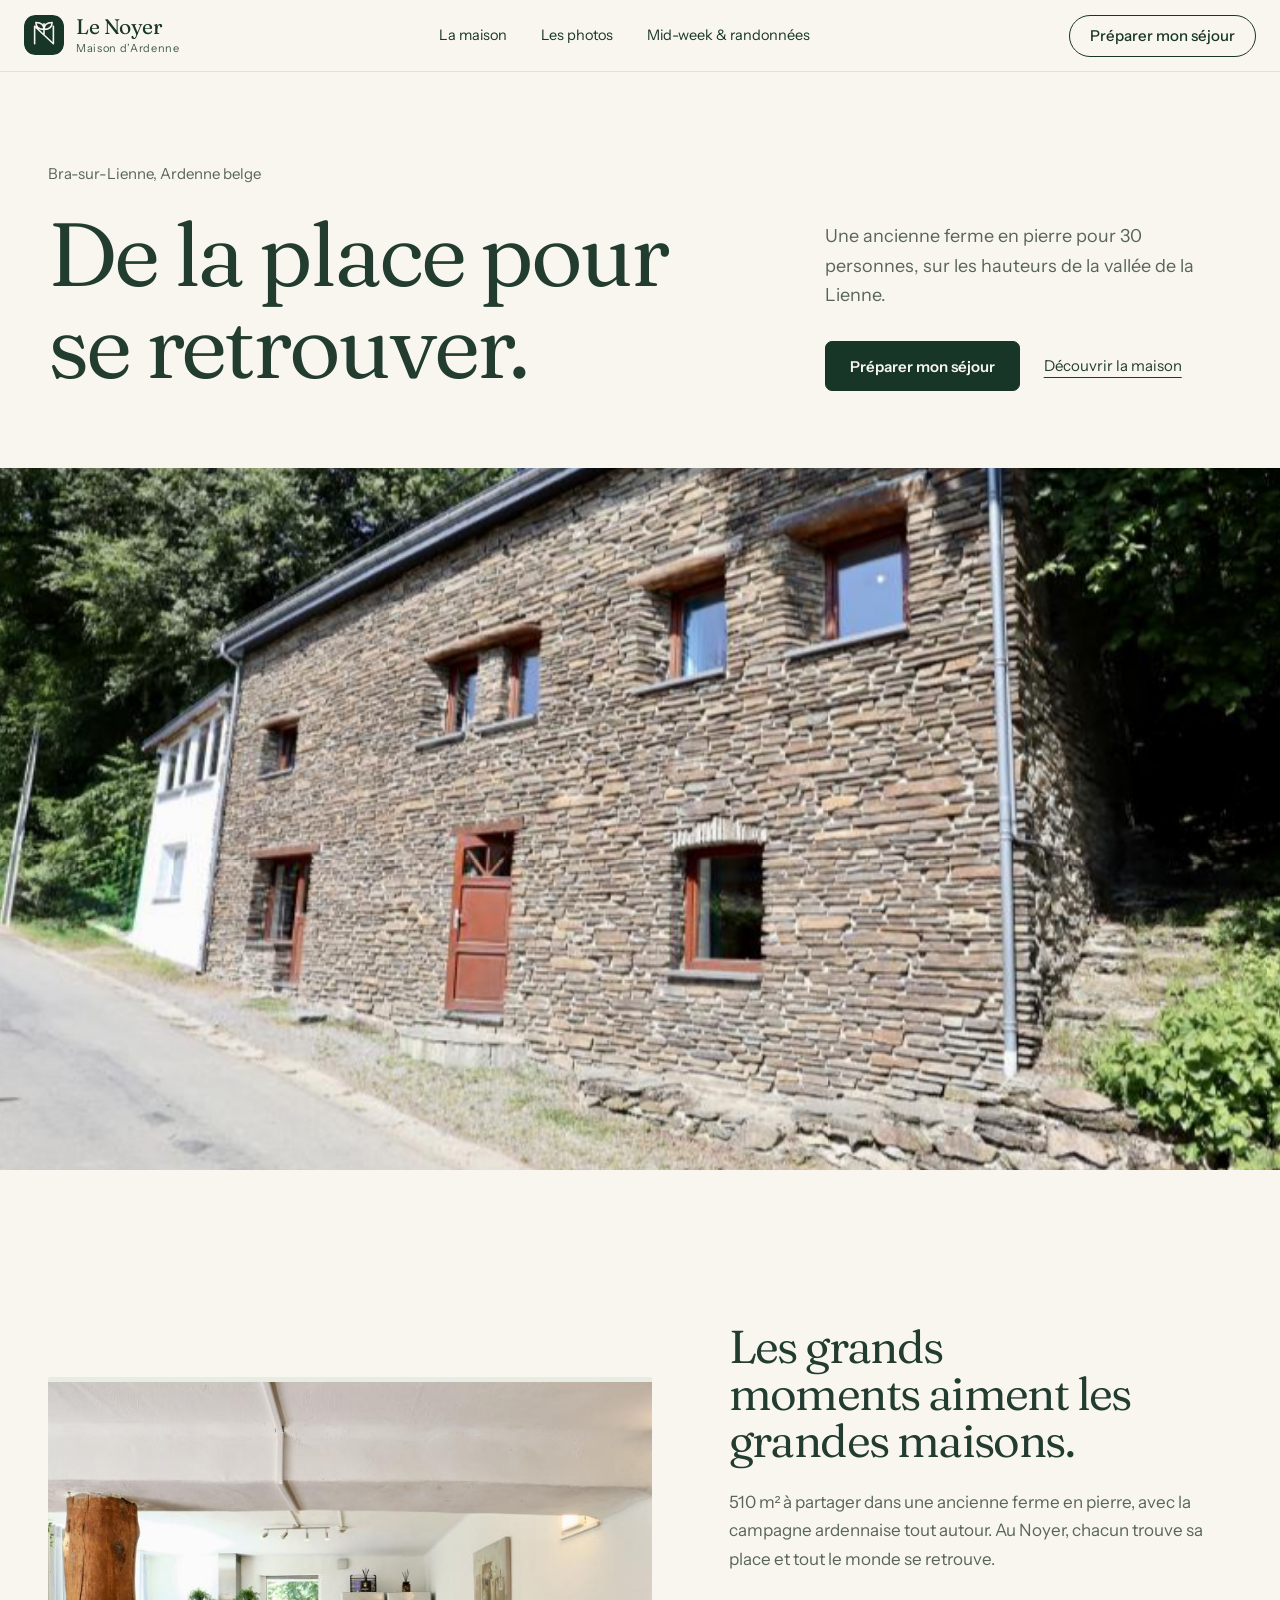
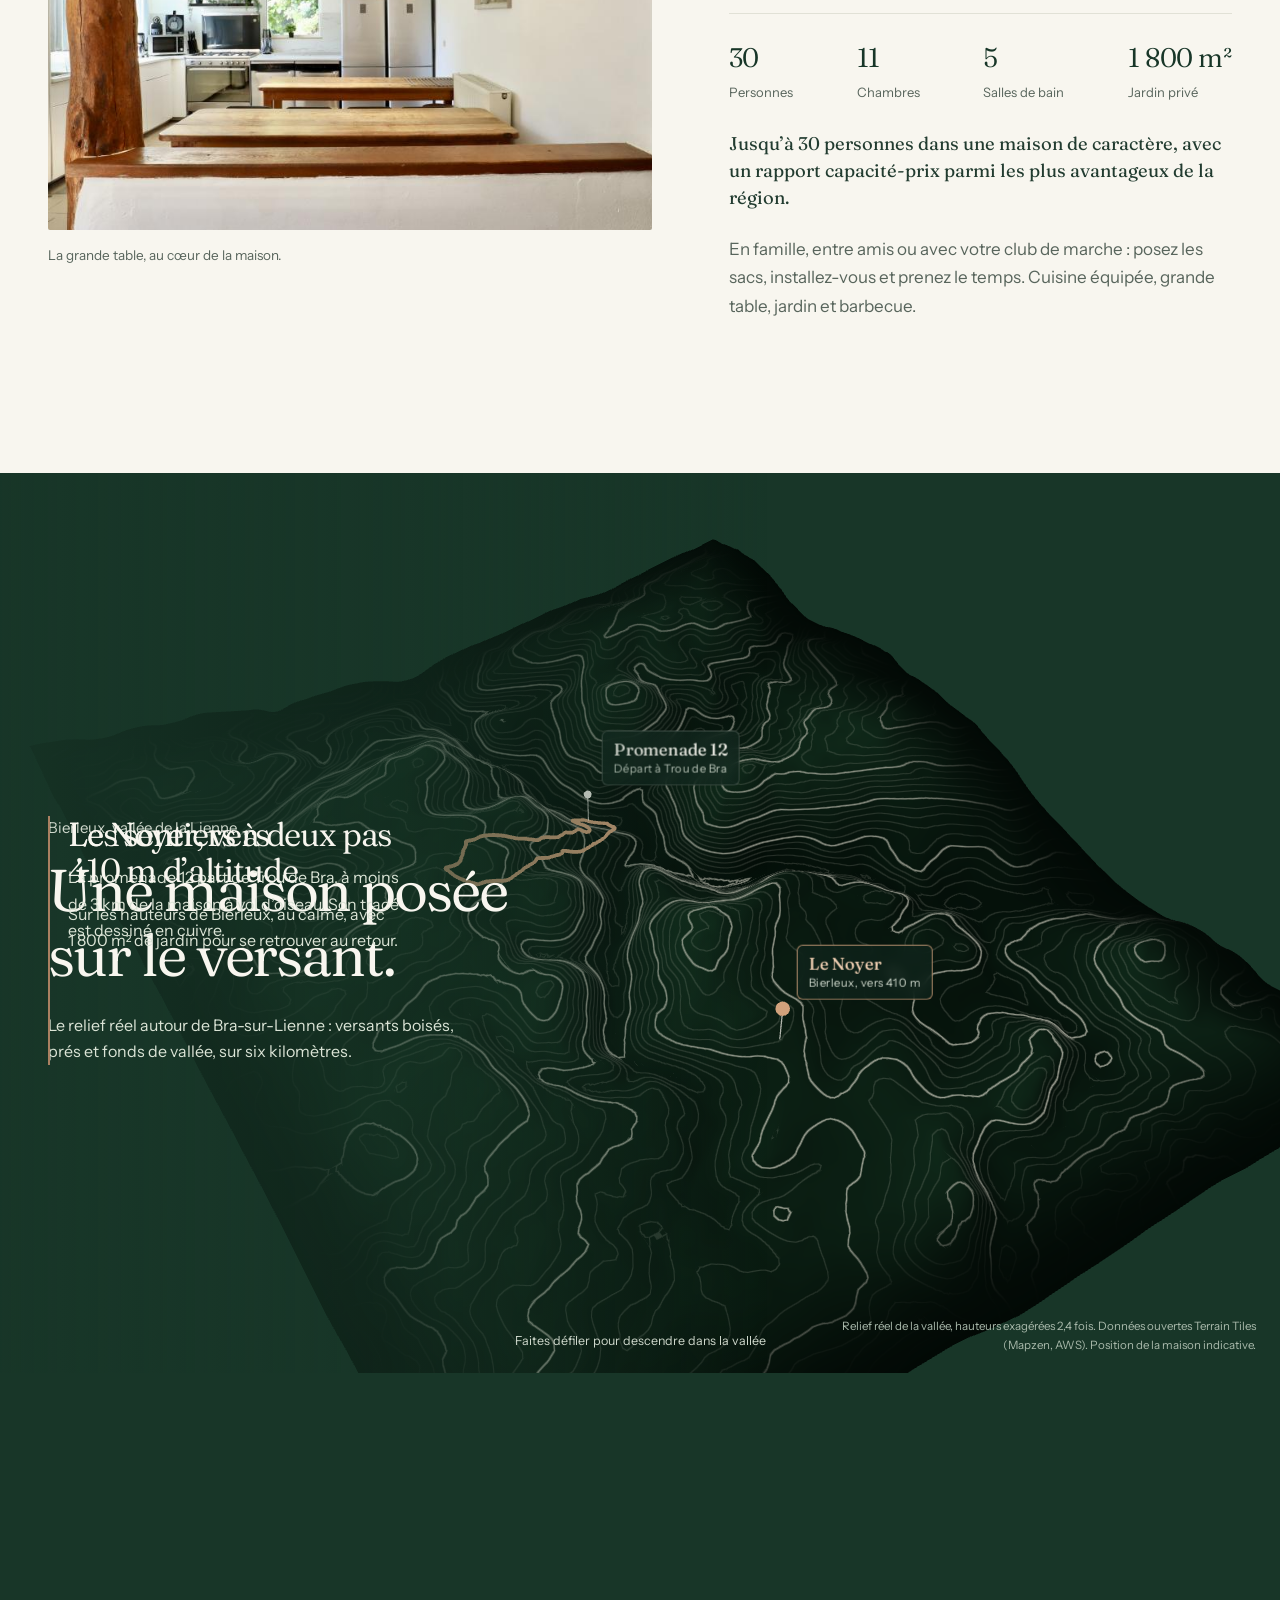
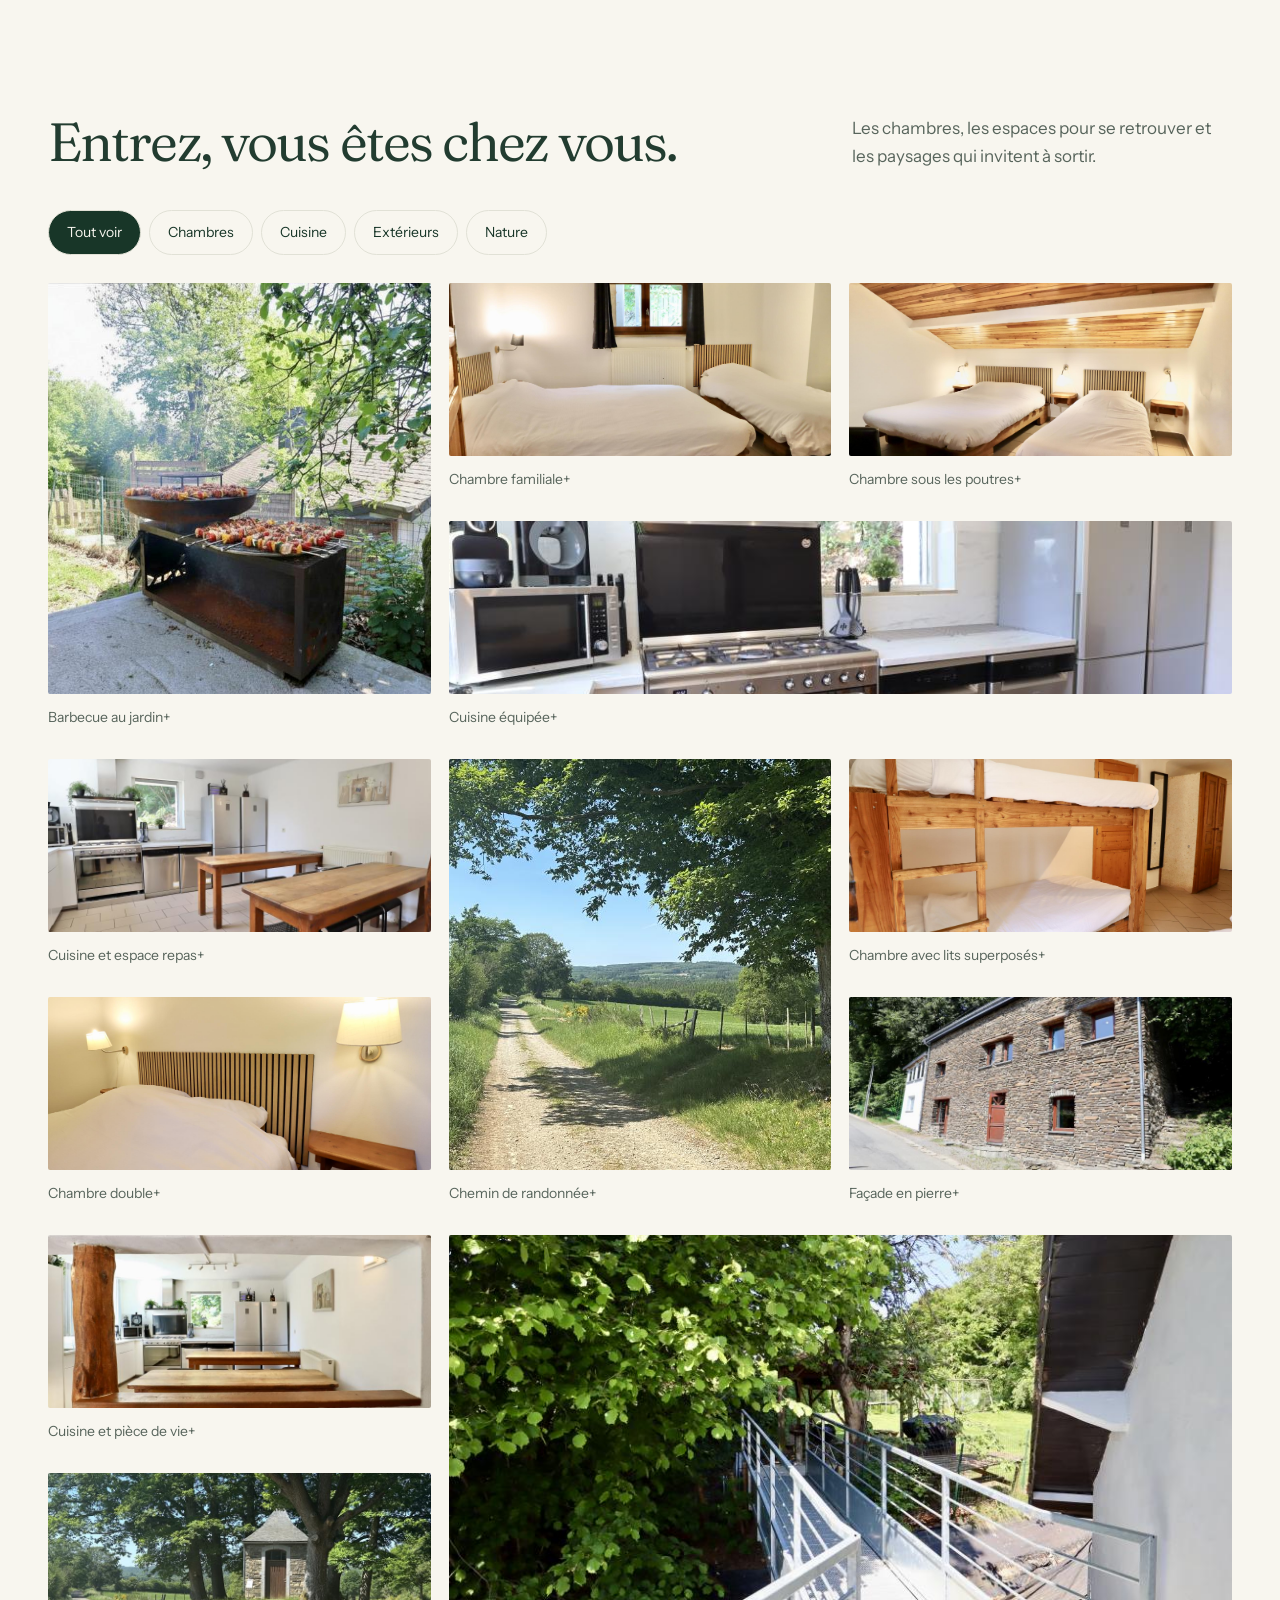
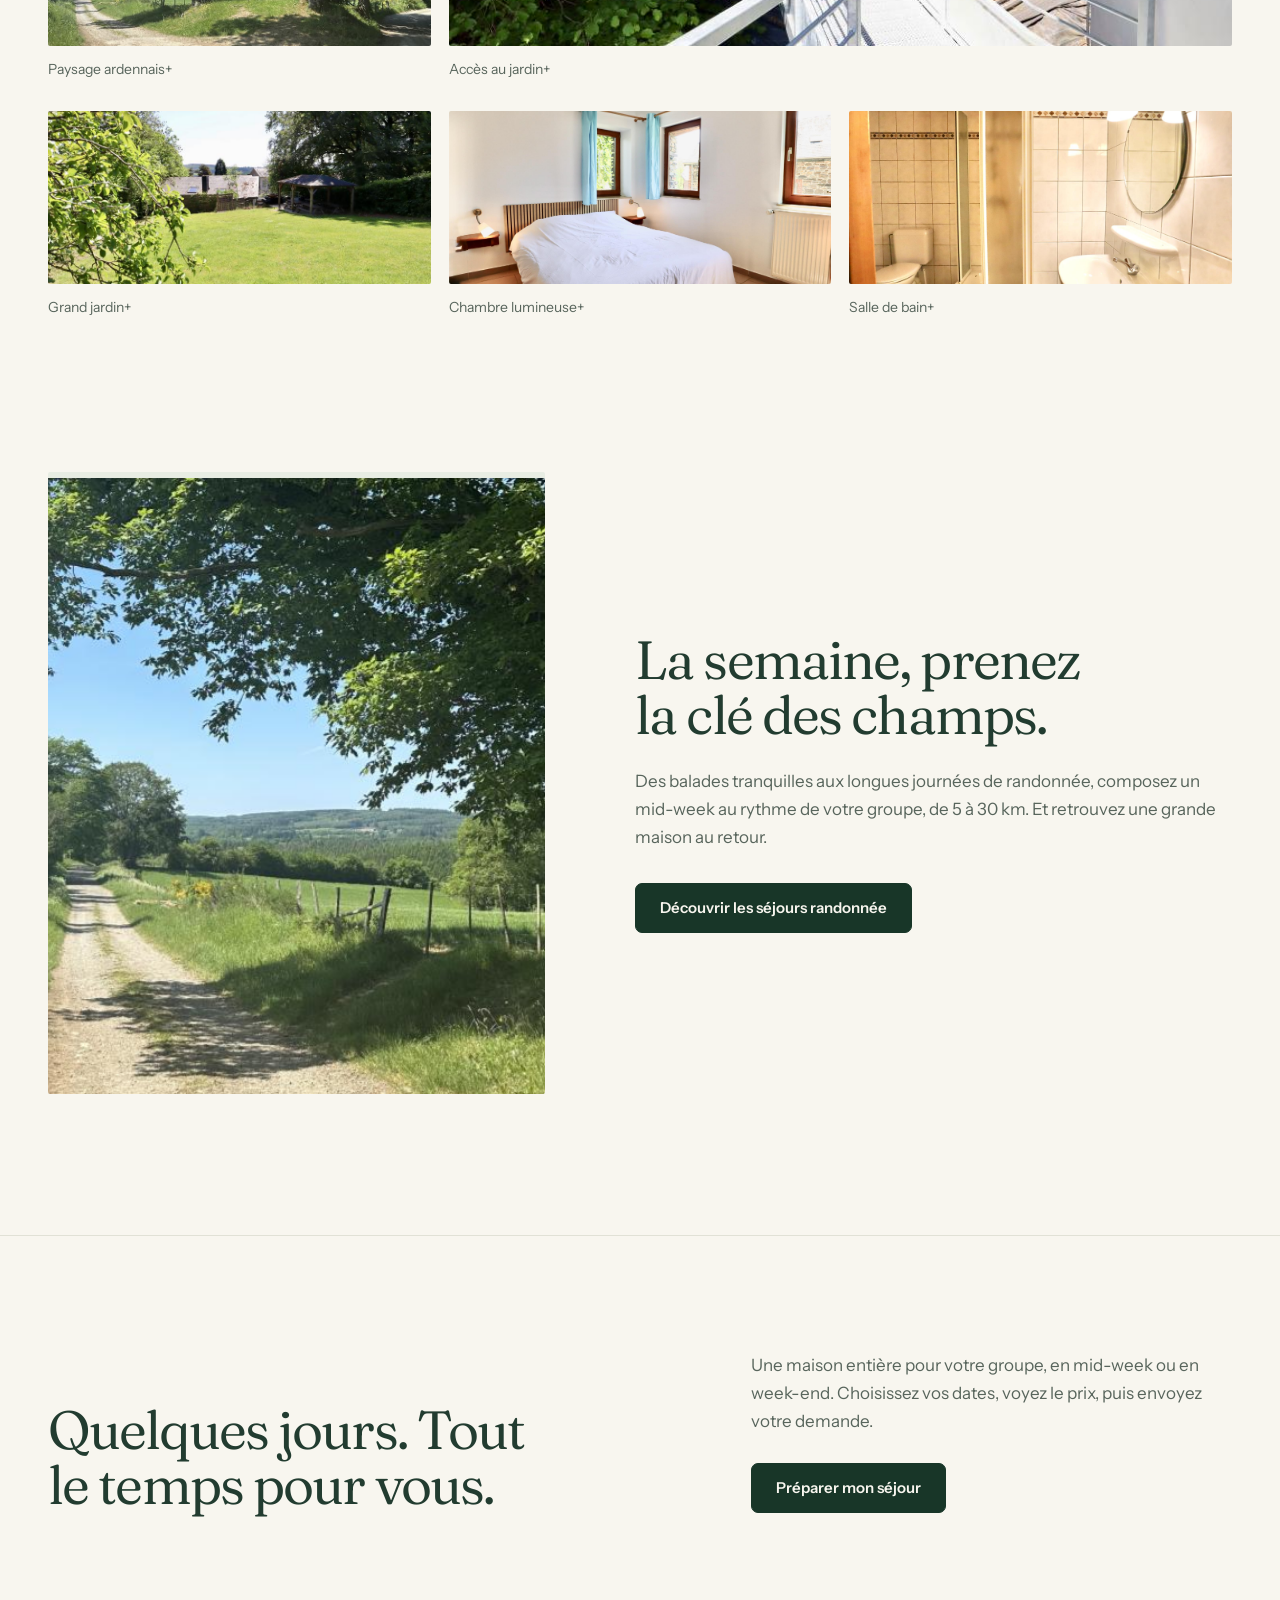
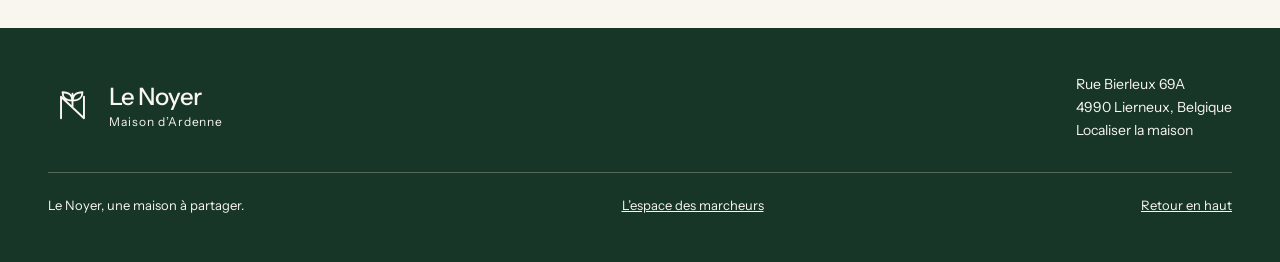
==== commit 1d044ac6: "Refond l'accueil : façade en ouverture, relief après la maison, réservation en panneau - Ouverture :" ====
--- a/index.html
+++ b/index.html
@@ -1,17 +1,10 @@
-<!doctype html><html lang="fr"><head><meta charset="utf-8"><meta name="viewport" content="width=device-width,initial-scale=1"><meta name="theme-color" content="#183628"><meta name="description" content="Le Noyer, maison de vacances pour 30 personnes à Lierneux. Séjours en groupe et mid-week randonnée en Ardenne."><title>Le Noyer — Une maison pour se retrouver</title><link rel="icon" href="/favicon.svg" type="image/svg+xml"><link rel="preload" href="/fonts/fraunces.woff2" as="font" type="font/woff2" crossorigin><link rel="preload" href="/fonts/instrument-sans.woff2" as="font" type="font/woff2" crossorigin><link rel="stylesheet" href="/site.css"><link rel="stylesheet" href="/relief.css"><script type="module" src="/relief.js"></script><script defer src="/site.js"></script><script defer src="/booking.js"></script><link rel="stylesheet" href="/booking.css"></head><body><a class="skip" href="#contenu">Aller au contenu</a><header id="top"><a class="brand" href="/" aria-label="Le Noyer, accueil"><img src="/favicon.svg" width="49" height="49" alt=""><span><strong>Le Noyer</strong><small>Maison d’Ardenne</small></span></a><nav aria-label="Navigation principale"><a href="/#maison">La maison</a><a href="/midweek.html">Mid-week & randonnées</a><a href="/#galerie">Les photos</a></nav><a class="head-cta" href="/#reserver">Préparer mon séjour</a><details class="mobile-nav"><summary>Menu</summary><div><a href="/#maison">La maison</a><a href="/midweek.html">Mid-week & randonnées</a><a href="/#galerie">Les photos</a><a href="/#reserver">Préparer mon séjour</a></div></details></header><main id="contenu"><section class="hero"><div class="hero-stage"><img src="/photos/55767.jpg" width="800" height="600" fetchpriority="high" alt="La façade en pierre du Noyer au bord des arbres"><div class="hero-copy"><span class="location">Bra-sur-Lienne, Ardenne belge</span><h1>De la place<br>pour se <em>retrouver.</em></h1><p>Une maison de caractère pour vos grandes tablées, vos échappées en forêt et le bonheur d’être ensemble.</p><div class="hero-actions"><a class="btn" href="#reserver">Préparer mon séjour</a><a class="underlink" href="#maison">Explorer la maison</a></div></div><span class="hero-caption">La pierre, le bois. Et le temps pour vous.</span></div></section><div class="wrap stats"><div><strong>30</strong><small>personnes</small></div><div><strong>11</strong><small>chambres</small></div><div><strong>5</strong><small>salles de bain</small></div><div><strong>1 800 m²</strong><small>de jardin privé</small></div></div><section class="relief-home" id="vallee" data-relief="home" aria-labelledby="relief-title"><div class="relief-sticky"><div class="relief-stage" data-relief-stage data-relief-shift><img class="relief-fallback" src="/photos/84550.jpg" width="800" height="600" loading="lazy" alt=""></div><div class="relief-copy"><span class="location">Bierleux · Bra-sur-Lienne</span><h2 id="relief-title">Une maison posée sur <em>le versant.</em></h2><ol class="relief-steps"><li data-relief-step data-active><strong>La vallée de la Lienne</strong><p>Le relief réel autour de Bra-sur-Lienne : versants boisés, prés et fonds de vallée, sur six kilomètres.</p></li><li data-relief-step><strong>Les sentiers à deux pas</strong><p>La promenade 12 part de Trou de Bra, à moins de 3 km de la maison à vol d’oiseau. Son tracé est dessiné en cuivre.</p></li><li data-relief-step><strong>Le Noyer, vers 410 m d’altitude</strong><p>Sur les hauteurs de Bierleux, au calme, avec 1&nbsp;800&nbsp;m² de jardin pour se retrouver au retour.</p></li></ol></div><p class="relief-credit">Relief réel, hauteurs exagérées ×2,4 · Données ouvertes Terrain Tiles (Mapzen / AWS) · Position de la maison indicative</p></div></section><section class="section" id="maison"><div class="wrap story-layout"><div class="story-image"><img src="/photos/89052.jpg" width="1920" height="1440" loading="lazy" alt="La grande table en bois et la cuisine du Noyer"></div><div><h2>Les grands moments aiment les grandes maisons.</h2><p>510 m² à partager, une ancienne ferme en pierre et la campagne ardennaise tout autour. Au Noyer, chacun trouve sa place et tout le monde se retrouve.</p><p class="value-note">Le Noyer réunit jusqu’à 30 personnes dans une maison de caractère, avec un rapport capacité-prix parmi les plus avantageux de la région.</p><ul class="amenities"><li>11 chambres pour le groupe</li><li>5 salles de bain</li><li>Une cuisine équipée</li><li>Un jardin et un barbecue</li></ul><p>En famille, entre amis ou avec votre club de marche : posez les sacs, installez-vous et prenez le temps.</p><a class="underlink" href="#galerie">Voir les pièces de la maison</a></div></div></section><section class="midweek section" id="midweek"><div class="wrap midweek-layout"><div class="midweek-photo"><img src="/photos/26924.jpg" width="800" height="600" loading="lazy" alt="Un chemin entre les prés et les arbres"></div><div class="midweek-content"><span class="tag"><img src="/favicon.svg" width="28" height="28" alt="">L’espace des marcheurs</span><h2>La semaine,<br>prenez la clé des champs.</h2><p>Des balades tranquilles aux longues journées de randonnée, composez un mid-week au rythme de votre groupe. Et retrouvez le plaisir d’une grande maison au retour.</p><div class="midweek-perks"><span>Clubs & groupes d’amis</span><span>5 à 30 km à explorer</span></div><a class="btn light" href="/midweek.html">Découvrir les séjours randonnée</a></div></div></section><section class="gallery section" id="galerie">
-<div class="wrap">
-<div class="section-head">
-<div><h2>Entrez, vous êtes chez vous.</h2></div>
-<p>Les chambres, les espaces pour se retrouver et les paysages qui invitent à sortir.</p>
-</div>
-<div class="filters" role="group" aria-label="Filtrer les photos">
+<!doctype html><html lang="fr"><head><meta charset="utf-8"><meta name="viewport" content="width=device-width,initial-scale=1"><meta name="theme-color" content="#183628"><meta name="description" content="Le Noyer, maison de vacances pour 30 personnes à Lierneux. Séjours en groupe et mid-week randonnée en Ardenne."><title>Le Noyer, maison de groupe en Ardenne</title><link rel="icon" href="/favicon.svg" type="image/svg+xml"><link rel="preload" href="/fonts/fraunces.woff2" as="font" type="font/woff2" crossorigin><link rel="preload" href="/fonts/instrument-sans.woff2" as="font" type="font/woff2" crossorigin><link rel="stylesheet" href="/site.css"><link rel="stylesheet" href="/relief.css"><script type="module" src="/relief.js"></script><script defer src="/site.js"></script><script defer src="/booking.js"></script><script defer src="/ui.js"></script><link rel="stylesheet" href="/booking.css"></head><body class="home"><a class="skip" href="#contenu">Aller au contenu</a><header id="top" class="site-header"><a class="brand" href="/" aria-label="Le Noyer, accueil"><img src="/favicon.svg" width="40" height="40" alt=""><span><strong>Le Noyer</strong><small>Maison d’Ardenne</small></span></a><nav aria-label="Navigation principale"><a href="/#maison">La maison</a><a href="/#galerie">Les photos</a><a href="/midweek.html">Mid-week & randonnées</a></nav><a class="head-cta" href="/#reserver" data-open-booking>Préparer mon séjour</a><details class="mobile-nav"><summary>Menu</summary><div><a href="/#maison">La maison</a><a href="/#galerie">Les photos</a><a href="/midweek.html">Mid-week & randonnées</a><a href="/#reserver" data-open-booking>Préparer mon séjour</a></div></details></header><main id="contenu"><section class="opening" aria-labelledby="hero-title"><div class="wrap opening-layout"><div class="opening-title"><span class="location">Bra-sur-Lienne, Ardenne belge</span><h1 id="hero-title">De la place pour se retrouver.</h1></div><div class="opening-text"><p>Une ancienne ferme en pierre pour 30 personnes, sur les hauteurs de la vallée de la Lienne.</p><div class="hero-actions"><a class="btn" href="/#reserver" data-open-booking>Préparer mon séjour</a><a class="underlink" href="#maison">Découvrir la maison</a></div></div></div><figure class="opening-media"><div class="frame"><img data-depth src="/photos/55767.jpg" width="800" height="600" fetchpriority="high" alt="La façade en pierre du Noyer au bord des arbres"></div></figure></section><section class="house" id="maison" aria-labelledby="house-title"><div class="wrap house-intro"><figure class="house-media"><div class="frame"><img data-depth src="/photos/89052.jpg" width="800" height="600" loading="lazy" alt="La grande table en bois et la cuisine du Noyer"></div><figcaption>La grande table, au cœur de la maison.</figcaption></figure><div class="house-text"><h2 id="house-title">Les grands moments aiment les grandes maisons.</h2><p>510 m² à partager dans une ancienne ferme en pierre, avec la campagne ardennaise tout autour. Au Noyer, chacun trouve sa place et tout le monde se retrouve.</p><dl class="facts"><div><dt>Personnes</dt><dd>30</dd></div><div><dt>Chambres</dt><dd>11</dd></div><div><dt>Salles de bain</dt><dd>5</dd></div><div><dt>Jardin privé</dt><dd>1&nbsp;800&nbsp;m²</dd></div></dl><p class="value-note">Jusqu’à 30 personnes dans une maison de caractère, avec un rapport capacité-prix parmi les plus avantageux de la région.</p><p>En famille, entre amis ou avec votre club de marche : posez les sacs, installez-vous et prenez le temps. Cuisine équipée, grande table, jardin et barbecue.</p></div></div></section><section class="relief-home" id="vallee" data-relief="home" aria-labelledby="relief-title" data-header-over><div class="relief-sticky"><div class="relief-stage" data-relief-stage data-relief-shift><img class="relief-fallback" src="/photos/84550.jpg" width="800" height="600" alt=""></div><div class="relief-copy"><ol class="relief-steps"><li data-relief-step data-active class="relief-intro"><span class="location">Bierleux, vallée de la Lienne</span><h2 id="relief-title">Une maison posée sur le versant.</h2><p>Le relief réel autour de Bra-sur-Lienne : versants boisés, prés et fonds de vallée, sur six kilomètres.</p></li><li data-relief-step><h2>Les sentiers à deux pas</h2><p>La promenade 12 part de Trou de Bra, à moins de 3 km de la maison à vol d’oiseau. Son tracé est dessiné en cuivre.</p></li><li data-relief-step><h2>Le Noyer, vers 410 m d’altitude</h2><p>Sur les hauteurs de Bierleux, au calme, avec 1&nbsp;800&nbsp;m² de jardin pour se retrouver au retour.</p></li></ol></div><p class="relief-scroll" aria-hidden="true">Faites défiler pour descendre dans la vallée</p><p class="relief-credit">Relief réel de la vallée, hauteurs exagérées 2,4 fois. Données ouvertes Terrain Tiles (Mapzen, AWS). Position de la maison indicative.</p></div></section><section class="gallery" id="galerie" aria-labelledby="gallery-title"><div class="wrap"><div class="section-head"><h2 id="gallery-title">Entrez, vous êtes chez vous.</h2><p>Les chambres, les espaces pour se retrouver et les paysages qui invitent à sortir.</p></div><div class="filters" role="group" aria-label="Filtrer les photos">
 <button type="button" class="active" data-filter="all" aria-pressed="true">Tout voir</button>
 <button type="button" data-filter="chambres" aria-pressed="false">Chambres</button>
 <button type="button" data-filter="cuisine" aria-pressed="false">Cuisine</button>
 <button type="button" data-filter="exterieur" aria-pressed="false">Extérieurs</button>
 <button type="button" data-filter="nature" aria-pressed="false">Nature</button>
-</div>
-<div class="gallery-grid">
+</div><div class="gallery-grid">
 <button class="gallery-item" type="button" data-group="exterieur" aria-label="Agrandir Barbecue au jardin"><img width="800" height="600" loading="lazy" src="/photos/63605.jpg" alt="Barbecue au jardin"><span>Barbecue au jardin <b>+</b></span></button>
 <button class="gallery-item" type="button" data-group="chambres" aria-label="Agrandir Chambre familiale"><img width="800" height="600" loading="lazy" src="/photos/12416.jpg" alt="Chambre familiale"><span>Chambre familiale <b>+</b></span></button>
 <button class="gallery-item" type="button" data-group="chambres" aria-label="Agrandir Chambre sous les poutres"><img width="800" height="600" loading="lazy" src="/photos/15515.jpg" alt="Chambre sous les poutres"><span>Chambre sous les poutres <b>+</b></span></button>
@@ -27,18 +20,14 @@
 <button class="gallery-item" type="button" data-group="exterieur" aria-label="Agrandir Grand jardin"><img width="800" height="600" loading="lazy" src="/photos/79137.jpg" alt="Grand jardin"><span>Grand jardin <b>+</b></span></button>
 <button class="gallery-item" type="button" data-group="chambres" aria-label="Agrandir Chambre lumineuse"><img width="800" height="600" loading="lazy" src="/photos/64150.jpg" alt="Chambre lumineuse"><span>Chambre lumineuse <b>+</b></span></button>
 <button class="gallery-item" type="button" data-group="chambres" aria-label="Agrandir Salle de bain"><img width="800" height="600" loading="lazy" src="/photos/64148.jpg" alt="Salle de bain"><span>Salle de bain <b>+</b></span></button>
-</div>
-</div>
-</section><section class="booking section" id="reserver" aria-labelledby="booking-title">
-<div class="wrap booking-layout"><div class="booking-copy"><div><h2 id="booking-title">Quelques jours.<br>Tout le temps pour vous.</h2><p>Une maison entière pour votre groupe. Choisissez votre mid-week ou votre week-end, puis retrouvez-vous au Noyer.</p></div><a class="brand" href="#top" aria-label="Le Noyer, retour en haut"><img src="/favicon.svg" width="49" height="49" alt=""><span><strong>Le Noyer</strong><small>Maison d’Ardenne</small></span></a></div>
-<div class="form-card"><form id="booking-form">
+</div></div></section><section class="walk" id="midweek" aria-labelledby="walk-title"><div class="wrap walk-layout"><div class="walk-media"><div class="frame"><img data-depth src="/photos/26924.jpg" width="800" height="600" loading="lazy" alt="Un chemin entre les prés et les arbres"></div></div><div class="walk-text"><h2 id="walk-title">La semaine, prenez la clé des champs.</h2><p>Des balades tranquilles aux longues journées de randonnée, composez un mid-week au rythme de votre groupe, de 5 à 30 km. Et retrouvez une grande maison au retour.</p><a class="btn" href="/midweek.html">Découvrir les séjours randonnée</a></div></div></section><section class="closing" aria-labelledby="closing-title"><div class="wrap closing-layout"><h2 id="closing-title">Quelques jours. Tout le temps pour vous.</h2><div><p>Une maison entière pour votre groupe, en mid-week ou en week-end. Choisissez vos dates, voyez le prix, puis envoyez votre demande.</p><a class="btn" href="/#reserver" data-open-booking>Préparer mon séjour</a></div></div></section></main><dialog class="booking-panel" id="reserver" aria-labelledby="booking-title"><div class="panel-head"><div><h2 id="booking-title">Préparer votre séjour</h2><p>Une maison entière pour votre groupe. Demande sans engagement ni paiement en ligne.</p></div><button type="button" class="panel-close" data-close-booking aria-label="Fermer la réservation">Fermer</button></div><div class="form-card"><form id="booking-form">
 <fieldset class="package-choices"><legend>Quel séjour vous ressemble ?</legend><div class="package-options"><label class="package-option"><input type="radio" name="package" value="midweek" checked><span><strong>Mid-week</strong><span>Lundi–mercredi 17 h — vendredi 9 h · min. 2 nuits</span><small>La semaine au vert, à votre rythme.</small></span></label><label class="package-option"><input type="radio" name="package" value="weekend"><span><strong>Week-end</strong><span>Vendredi ou samedi 17 h — lundi 9 h · min. 2 nuits</span><small>Une vraie pause pour se retrouver.</small></span></label></div></fieldset>
 <p id="package-schedule" class="package-schedule">Arrivée du lundi au mercredi à 17 h, départ au plus tard vendredi à 9 h. Minimum 2 nuits.</p>
 <div class="booking-form-layout"><div class="booking-calendar"><div class="calendar-heading"><h3>Choisissez votre arrivée et votre départ</h3><p>Choisissez une arrivée puis un départ parmi les dates proposées. Minimum 2 nuits.</p></div><div class="calendar-toolbar"><button type="button" id="previous-month" aria-label="Mois précédent">Précédent</button><h4 id="month-title" aria-live="polite"></h4><button type="button" id="next-month" aria-label="Mois suivant">Suivant</button></div><div id="guest-calendar" class="calendar-grid" aria-label="Calendrier des séjours" aria-busy="false"></div><div class="guest-legend"><span>Arrivée : premier clic</span><span>Départ : second clic</span><span>Complet : dates occupées</span><span>À définir : tarif manquant</span></div><p id="calendar-message" role="status" aria-live="polite"></p><p class="calendar-note">Les disponibilités sont celles du calendrier du Noyer. Votre demande reste soumise à confirmation.</p></div>
 <div class="booking-details"><h3>Votre séjour au Noyer</h3><p id="selected-stay" aria-live="polite">Cliquez sur votre arrivée puis votre départ dans le calendrier.</p><div class="form-row"><label>Arrivée à 17 h<input id="arrival" aria-describedby="package-schedule selected-stay" readonly type="date" name="arrival" required></label><label>Départ à 9 h<input id="departure" aria-describedby="package-schedule selected-stay" type="date" name="departure" readonly required></label></div><button type="button" id="clear-booking-dates" class="underlink">Effacer les dates</button><label>Nombre de voyageurs<input type="number" name="guests" min="1" max="30" placeholder="1 à 30 personnes" required></label>
 <button type="button" class="btn" id="calculate-quote">Voir le prix de mon séjour</button><div id="quote-result" class="quote-details" role="status" aria-live="polite"></div>
 <div class="booking-contact"><h4>Les coordonnées de votre groupe</h4><label>Type de séjour<select id="stay-type" name="occasion"><option value="">Choisir un type de séjour</option><option value="Groupe de randonnée / mid-week">Groupe de randonnée / mid-week</option><option>Retrouvailles familiales</option><option>Séjour entre amis</option><option>Autre séjour de groupe</option></select></label><label>Nom<input name="name" type="text" autocomplete="name" maxlength="100" required placeholder="Prénom et nom…"></label><label>E-mail<input name="email" type="email" autocomplete="email" spellcheck="false" maxlength="254" required placeholder="vous@exemple.be…"></label><label>Votre projet<textarea name="message" rows="3" maxlength="2000" placeholder="Votre groupe, vos envies de séjour…"></textarea></label></div>
-<button type="submit" class="btn" id="submit">Demander ce séjour</button><div class="form-note">Aucun paiement en ligne à cette étape. La demande est enregistrée pour le propriétaire ; aucun e-mail automatique n’est envoyé.</div><div id="status" role="status" aria-live="polite"></div></div></div></form></div></div></section></main><dialog id="lightbox" aria-label="Photographie agrandie">
+<button type="submit" class="btn" id="submit">Demander ce séjour</button><div class="form-note">Aucun paiement en ligne à cette étape. La demande est enregistrée pour le propriétaire ; aucun e-mail automatique n’est envoyé.</div><div id="status" role="status" aria-live="polite"></div></div></div></form></div></dialog><dialog id="lightbox" aria-label="Photographie agrandie">
 <div class="dialog-head"><span id="photo-title"></span><button id="photo-close" type="button" aria-label="Fermer">✕</button></div>
 <div class="dialog-body"><button type="button" id="prev" aria-label="Photo précédente">←</button><img id="large-photo" alt=""><button type="button" id="next" aria-label="Photo suivante">→</button></div>
-</dialog><footer><div class="footer-top"><a class="brand" href="/" aria-label="Le Noyer, accueil"><img src="/favicon.svg" width="49" height="49" alt=""><span><strong>Le Noyer</strong><small>Maison d’Ardenne</small></span></a><p>Rue Bierleux 69A<br>4990 Lierneux, Belgique<br><a href="https://www.google.com/maps/search/?api=1&query=Rue+Bierleux+69A+4990+Lierneux+Belgique" target="_blank" rel="noopener noreferrer">Localiser la maison</a></p></div><div class="footer-bottom"><span>Le Noyer · Une maison à partager.</span><a href="/midweek.html">L’espace des marcheurs</a><a href="#top">Retour en haut</a></div></footer><div class="mobile-book"><a class="btn" href="/#reserver">Préparer mon séjour</a></div></body></html>
+</dialog><footer><div class="footer-top"><a class="brand" href="/" aria-label="Le Noyer, accueil"><img src="/favicon.svg" width="49" height="49" alt=""><span><strong>Le Noyer</strong><small>Maison d’Ardenne</small></span></a><p>Rue Bierleux 69A<br>4990 Lierneux, Belgique<br><a href="https://www.google.com/maps/search/?api=1&query=Rue+Bierleux+69A+4990+Lierneux+Belgique" target="_blank" rel="noopener noreferrer">Localiser la maison</a></p></div><div class="footer-bottom"><span>Le Noyer, une maison à partager.</span><a href="/midweek.html">L’espace des marcheurs</a><a href="#top">Retour en haut</a></div></footer><div class="mobile-book"><a class="btn" href="/#reserver" data-open-booking>Préparer mon séjour</a></div></body></html>
--- a/site.css
+++ b/site.css
@@ -8,19 +8,132 @@
 
 :where(.story-layout) .value-note{margin-top:1.25rem;padding-left:1rem;border-left:2px solid var(--copper);font-family:var(--display);font-size:1.12rem;line-height:1.45}
 
-/* Refonte 2026 : mosaïque photo, détails éditoriaux */
-h1 em,h2 em{font-style:italic;font-weight:300;color:var(--copper)}
-.stats strong{font-family:var(--display);font-weight:400;font-size:34px;letter-spacing:-.02em}
+/* Refonte 2026 : luxe discret, ivoire dominant */
+:root{--line:#e1e1d6;--header:72px}
+.wrap{width:min(1280px,calc(100% - 96px))}
+h2{font-size:clamp(2.3rem,4.2vw,4.2rem)}
+
+/* En-tête fin, masqué en descendant */
+.site-header{position:fixed;top:0;left:0;right:0;height:var(--header);padding:0 max(24px,calc((100% - 1280px)/2));background:rgba(248,246,239,.94);-webkit-backdrop-filter:blur(10px);backdrop-filter:blur(10px);border-bottom:1px solid var(--line);color:var(--forest);transition:transform .45s cubic-bezier(.2,.7,.2,1),background-color .35s,color .35s,border-color .35s}
+.site-header.is-hidden{transform:translateY(-100%)}
+.site-header.is-over{background:transparent;border-color:transparent;color:var(--ivory);-webkit-backdrop-filter:none;backdrop-filter:none}
+.site-header .brand img{width:40px;height:40px;border-radius:11px}
+.site-header .brand strong{font-family:var(--display);font-weight:400;font-size:21px;letter-spacing:-.02em}
+.site-header .brand small{font-size:11px;letter-spacing:.06em;opacity:.8}
+.site-header nav{gap:34px;font-size:14.5px}
+.site-header .head-cta{min-height:42px;padding:9px 20px;background:transparent;color:inherit;border-color:currentColor;border-radius:40px;font-weight:500}
+.site-header .head-cta:hover{background:var(--forest);border-color:var(--forest);color:var(--ivory)}
+.site-header.is-over .head-cta:hover{background:var(--ivory);border-color:var(--ivory);color:var(--forest)}
+body:not(.home) main{padding-top:var(--header)}
+html{scroll-padding-top:24px}
+
+/* Ouverture : le relief porte le titre */
+.home .relief-copy{width:min(620px,calc(100% - 40px))}
+.relief-copy a{pointer-events:auto}
+.relief-steps li{transition:opacity .6s ease,transform .6s ease,visibility .6s}
+.relief-steps li:not([data-active]){visibility:hidden}
+.relief-steps li.relief-intro{border-left:0;padding-left:0;max-width:none}
+.relief-steps .relief-intro h2{font-size:clamp(2.6rem,4.6vw,4.6rem);color:var(--ivory);margin:0}
+.relief-intro p{margin-top:24px;max-width:440px;font-size:17px}
+.relief-steps h2{font-size:clamp(1.8rem,2.6vw,2.4rem);line-height:1.1;margin-bottom:12px}
+.relief-scroll{position:absolute;z-index:2;left:50%;bottom:22px;transform:translateX(-50%);margin:0;font-size:12.5px;color:#cfd8cc;transition:opacity .5s}
+.relief-home:has(.relief-intro:not([data-active])) .relief-scroll,.relief-home.is-static .relief-scroll,.relief-home.is-fallback .relief-scroll{opacity:0}
+.relief-home.is-static .relief-steps li,.relief-home.is-fallback .relief-steps li{visibility:visible}
+.relief-home.is-static .relief-copy,.relief-home.is-fallback .relief-copy{padding-block:calc(var(--header) + 40px) 60px}
+
+/* Ouverture : titre puis façade bord à bord */
+.opening{padding:calc(var(--header) + clamp(48px,7vw,104px)) 0 0}
+.opening-layout{display:grid;grid-template-columns:minmax(0,7fr) minmax(0,4fr);gap:clamp(32px,5vw,80px);align-items:end}
+.opening-title .location{color:var(--muted);margin-bottom:22px}
+.opening-title h1{font-size:clamp(3.2rem,7vw,7.2rem)}
+.opening-text p{max-width:400px;color:var(--muted);font-size:18px}
+.opening-text .hero-actions{margin-top:30px}
+.opening-media{margin:clamp(48px,6vw,88px) 0 0}
+.opening-media .frame{height:clamp(420px,78vh,860px);border-radius:0}
+
+/* Cadres photo et profondeur */
+.frame{overflow:hidden;border-radius:2px;background:var(--sage)}
+.frame img{width:100%;height:100%;object-fit:cover;transform:translate3d(0,var(--shift,0px),0) scale(1.08);will-change:transform}
+
+/* La maison */
+.house{padding:clamp(96px,12vw,170px) 0}
+.house-intro{display:grid;grid-template-columns:minmax(0,6fr) minmax(0,5fr);gap:clamp(40px,6vw,104px);align-items:center}
+.house-media{margin:0}
+.house-media .frame{aspect-ratio:4/3}
+.house-media figcaption{margin-top:14px;font-size:13.5px;color:var(--muted)}
+.house-text h2{font-size:clamp(2.3rem,3.6vw,3.8rem)}
+.house-text>p{margin-top:24px;color:var(--muted)}
+.facts{display:flex;flex-wrap:wrap;justify-content:space-between;gap:14px 28px;margin:40px 0 8px;padding-top:4px;border-top:1px solid var(--line)}
+.facts div{display:flex;flex-direction:column-reverse;gap:2px;padding-top:18px}
+.facts dt{font-size:13px;color:var(--muted)}
+.facts dd{margin:0;font-family:var(--display);font-size:clamp(1.6rem,2.1vw,2rem);font-weight:350;letter-spacing:-.02em;color:var(--forest);white-space:nowrap}
+.house-text .value-note{margin-top:28px;color:var(--ink);font-family:var(--display);font-size:1.15rem;line-height:1.45;padding-left:0;border:0}
+
+/* Galerie */
+.gallery{padding:clamp(96px,11vw,160px) 0}
+.gallery .filters button{border-color:var(--line)}
+.gallery-item img{border-radius:2px}
 .gallery-grid{grid-auto-flow:dense;grid-auto-rows:220px;gap:18px}
-.gallery-item{display:flex;flex-direction:column;min-height:0}
-.gallery-item img{flex:1;height:auto;min-height:0;border-radius:6px;transition:filter .25s,transform .6s cubic-bezier(.2,.7,.2,1)}
-.gallery-item{overflow:hidden}
-.gallery-item:hover img{transform:scale(1.025)}
-.gallery-item span{flex:none}
+.gallery-item{display:flex;flex-direction:column;min-height:0;overflow:hidden}
+.gallery-item img{flex:1;height:auto;min-height:0;transition:filter .25s,transform .7s cubic-bezier(.2,.7,.2,1)}
+.gallery-item:hover img{transform:scale(1.03);filter:none}
+.gallery-item span{flex:none;color:var(--muted)}
 .gallery-grid .gallery-item:nth-child(5n+1){grid-row:span 2}
 .gallery-grid .gallery-item:nth-child(7n+4){grid-column:span 2}
-.gpx-layout{grid-template-columns:1fr}
-.reveal{opacity:0;transform:translateY(24px);transition:opacity .8s ease,transform .8s cubic-bezier(.2,.7,.2,1)}
-.reveal.is-visible{opacity:1;transform:none}
-@media(max-width:800px){.gallery-grid{grid-auto-rows:170px}.gallery-grid .gallery-item:nth-child(7n+4){grid-column:span 2}.stats strong{font-size:28px}}
-@media(prefers-reduced-motion:reduce){.reveal{opacity:1;transform:none}}
+
+/* Randonnée */
+.walk{padding:0 0 clamp(96px,11vw,160px)}
+.walk-layout{display:grid;grid-template-columns:minmax(0,5fr) minmax(0,6fr);gap:clamp(40px,7vw,120px);align-items:center}
+.walk-media .frame{aspect-ratio:4/5}
+.walk-text p{margin:24px 0 32px;color:var(--muted)}
+
+/* Clôture */
+.closing{padding:clamp(80px,9vw,130px) 0;border-top:1px solid var(--line)}
+.closing-layout{display:grid;grid-template-columns:minmax(0,1.3fr) minmax(0,1fr);gap:clamp(32px,6vw,96px);align-items:end}
+.closing-layout p{margin-bottom:28px;color:var(--muted)}
+
+/* Panneau de réservation */
+.booking-panel{position:fixed;inset:0 0 0 auto;margin:0;padding:0;width:min(660px,100vw);max-width:100vw;height:100dvh;max-height:none;border:0;border-radius:0;background:var(--ivory);overflow:auto;overscroll-behavior:contain;box-shadow:-30px 0 60px rgba(16,37,28,.12)}
+.booking-panel[open]{animation:panel-in .5s cubic-bezier(.2,.7,.2,1)}
+.booking-panel::backdrop{background:rgba(16,37,28,.42)}
+@keyframes panel-in{from{transform:translateX(48px);opacity:0}}
+.panel-head{position:sticky;top:0;z-index:3;display:flex;justify-content:space-between;align-items:start;gap:20px;padding:28px 36px 22px;background:var(--ivory);border-bottom:1px solid var(--line)}
+.panel-head h2{font-size:2rem;letter-spacing:-.02em}
+.panel-head p{margin-top:6px;font-size:14px;color:var(--muted)}
+.panel-close{flex:none;min-height:44px;padding:8px 16px;border:1px solid var(--line);border-radius:40px;background:transparent;color:var(--forest);font-size:14px}
+.panel-close:hover{border-color:var(--forest)}
+#reserver.booking-panel .form-card{padding:28px 36px 56px;background:transparent;border-radius:0}
+#reserver.booking-panel .booking-form-layout{grid-template-columns:1fr;gap:40px}
+#reserver.booking-panel .package-option strong{font-size:24px}
+#reserver.booking-panel .package-option{padding:20px}
+#reserver.booking-panel .package-option:has(input:checked){padding:19px}
+body:has(.booking-panel[open]){overflow:hidden}
+
+.reveal{opacity:0;transition:opacity 1.1s ease}
+.reveal.is-visible{opacity:1}
+
+@media(max-width:1100px){.wrap{width:calc(100% - 48px)}.site-header nav{gap:20px}}
+@media(max-width:800px){
+  :root{--header:64px}
+  .wrap{width:calc(100% - 40px)}
+  .site-header{height:var(--header);padding:0 20px}
+  .site-header .brand img{width:36px;height:36px}
+  .mobile-nav>div{top:var(--header);color:var(--forest)}
+  .opening-layout,.house-intro,.walk-layout,.closing-layout{grid-template-columns:1fr}
+  .opening{padding-top:calc(var(--header) + 32px)}
+  .opening-title h1{font-size:3.1rem}
+  .opening-layout{gap:20px}
+  .opening-media .frame{height:62vh;min-height:360px}
+  .house-media .frame{aspect-ratio:4/3}
+  .facts{display:grid;grid-template-columns:repeat(2,minmax(0,1fr))}
+  .gallery-grid{grid-auto-rows:170px}
+  .walk-media .frame{aspect-ratio:1/1}
+  .relief-steps .relief-intro h2{font-size:2.4rem}
+  .relief-intro p{font-size:16px;margin-top:16px}
+  .relief-steps h2{font-size:1.7rem}
+  .relief-scroll{display:none}
+  .panel-head{padding:20px 20px 16px}
+  #reserver.booking-panel .form-card{padding:22px 20px 48px}
+}
+@media(prefers-reduced-motion:reduce){.frame img{transform:none}.reveal{opacity:1}.booking-panel[open]{animation:none}.site-header{transition:none}}
+@media(max-width:520px){#reserver.booking-panel .package-options{grid-template-columns:1fr;gap:10px}#reserver.booking-panel .package-option strong{font-size:21px}}
--- a/relief.css
+++ b/relief.css
@@ -14,9 +14,8 @@
 
 .relief-copy{position:absolute;z-index:2;left:max(48px,calc((100% - 1280px)/2));top:0;bottom:0;width:min(440px,calc(100% - 40px));display:flex;flex-direction:column;justify-content:center;pointer-events:none}
 .relief-copy .location{color:#cfd8cc;margin-bottom:18px}
-.relief-copy h2{font-size:clamp(2.4rem,4.4vw,4.4rem)}
 .relief-steps{list-style:none;margin:34px 0 0;padding:0;display:grid}
-.relief-steps li{grid-area:1/1;max-width:360px;padding-left:18px;border-left:2px solid var(--copper);opacity:0;transform:translateY(14px);transition:opacity .6s ease,transform .6s ease}
+.relief-steps li{grid-area:1/1;max-width:360px;padding-left:18px;border-left:2px solid var(--copper);opacity:0;transform:translateY(14px);transition:opacity .6s ease,transform .6s ease,visibility .6s}
 .relief-steps li[data-active]{opacity:1;transform:none}
 .relief-steps strong{display:block;font-family:var(--display);font-weight:400;font-size:1.45rem;line-height:1.2;margin-bottom:8px}
 .relief-steps p{color:#dbe4d6;font-size:16px}
@@ -60,7 +59,6 @@
 @media(max-width:800px){
   .relief-home{height:260vh}
   .relief-copy{left:20px;top:auto;bottom:70px;justify-content:flex-end;width:calc(100% - 40px)}
-  .relief-copy h2{font-size:2.4rem}
   .relief-steps{margin-top:20px}
   .relief-steps p{font-size:15px}
   .relief-sticky::after{background:linear-gradient(0deg,rgba(24,54,40,.95) 0,rgba(24,54,40,.7) 42%,rgba(24,54,40,0) 70%)}
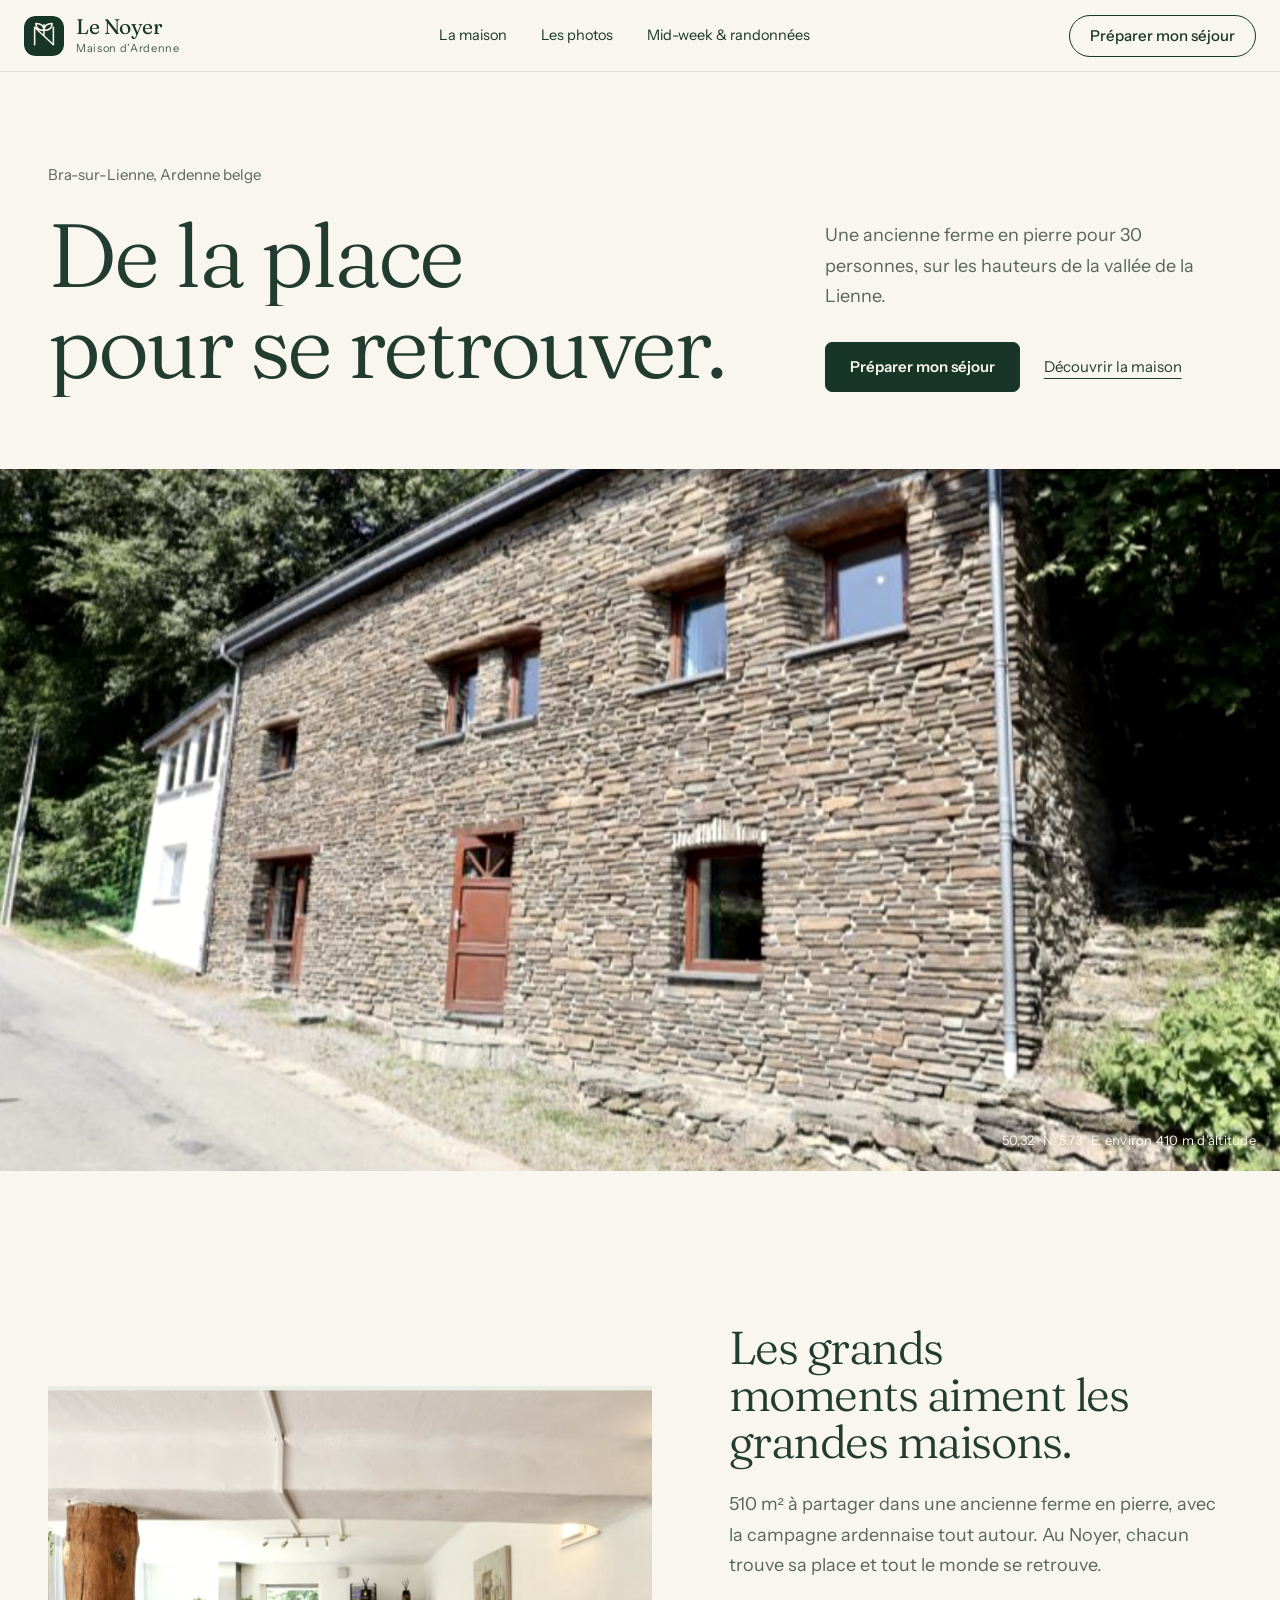
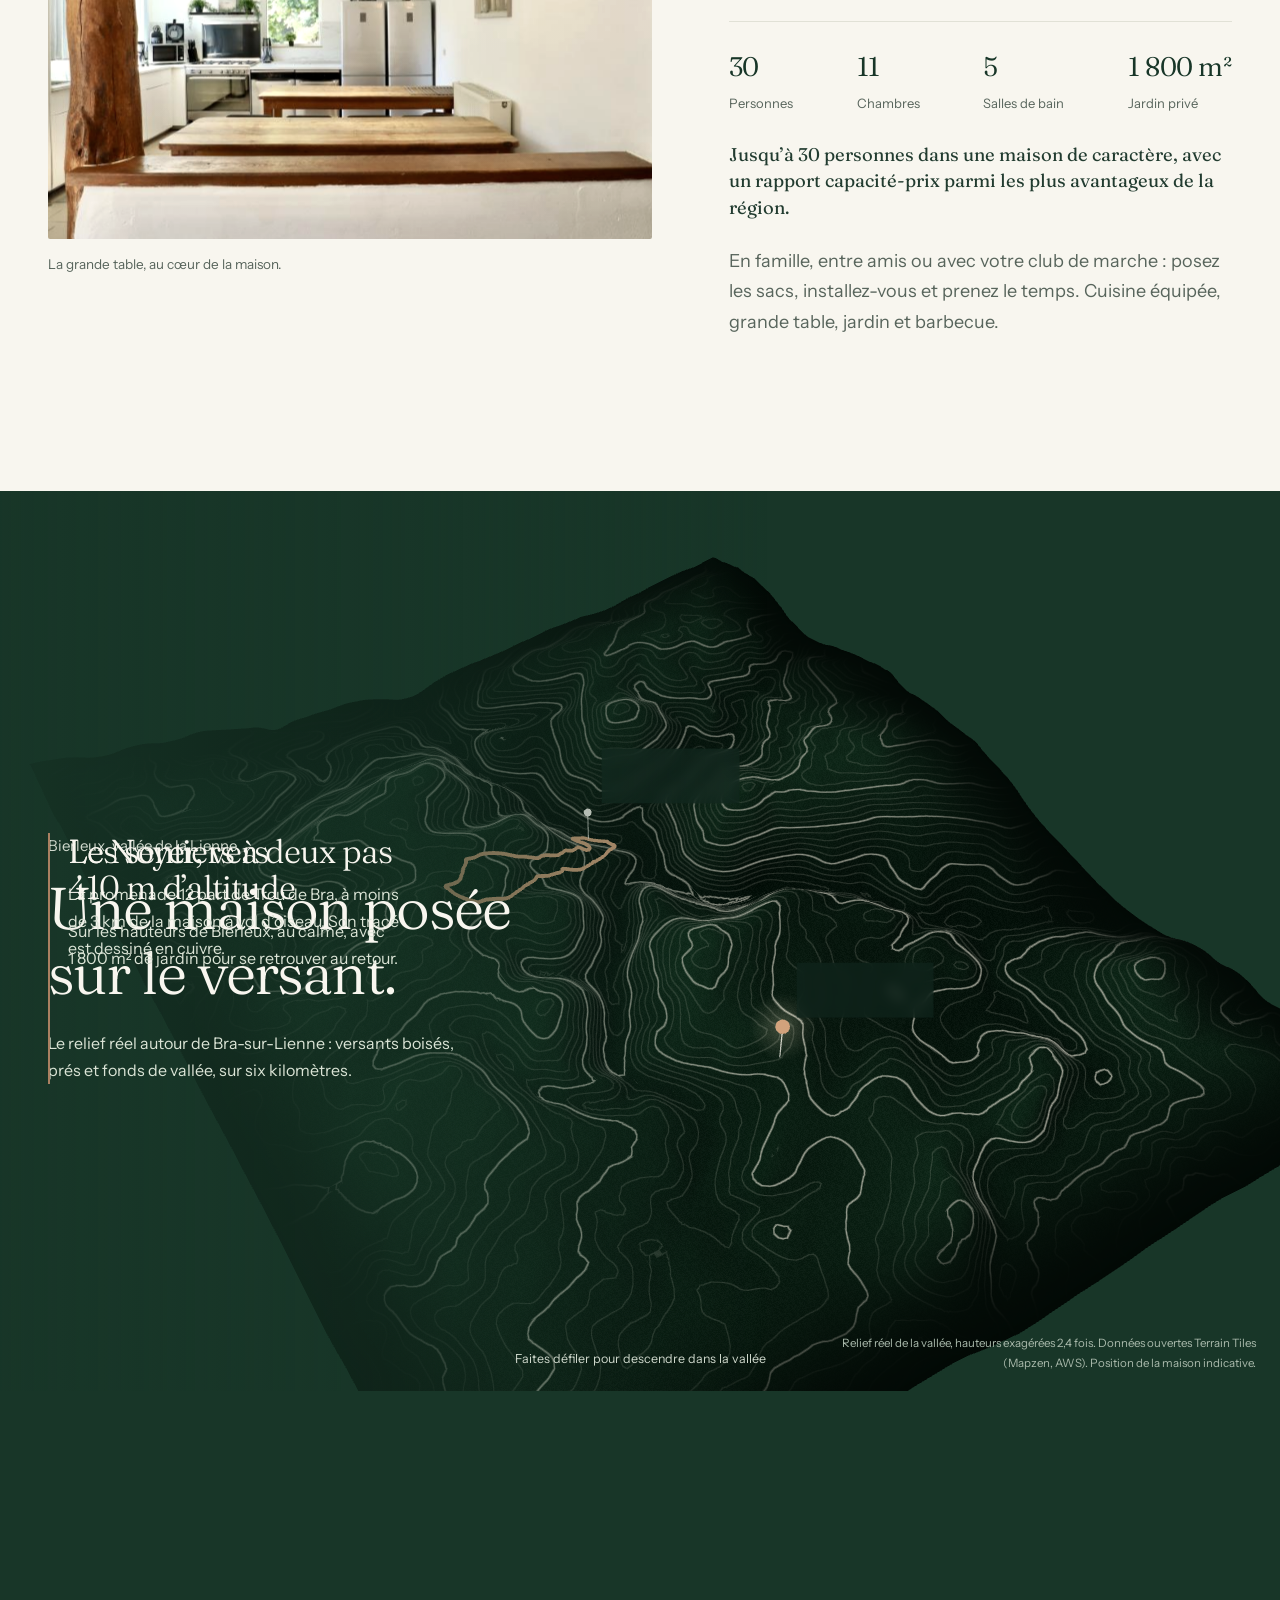
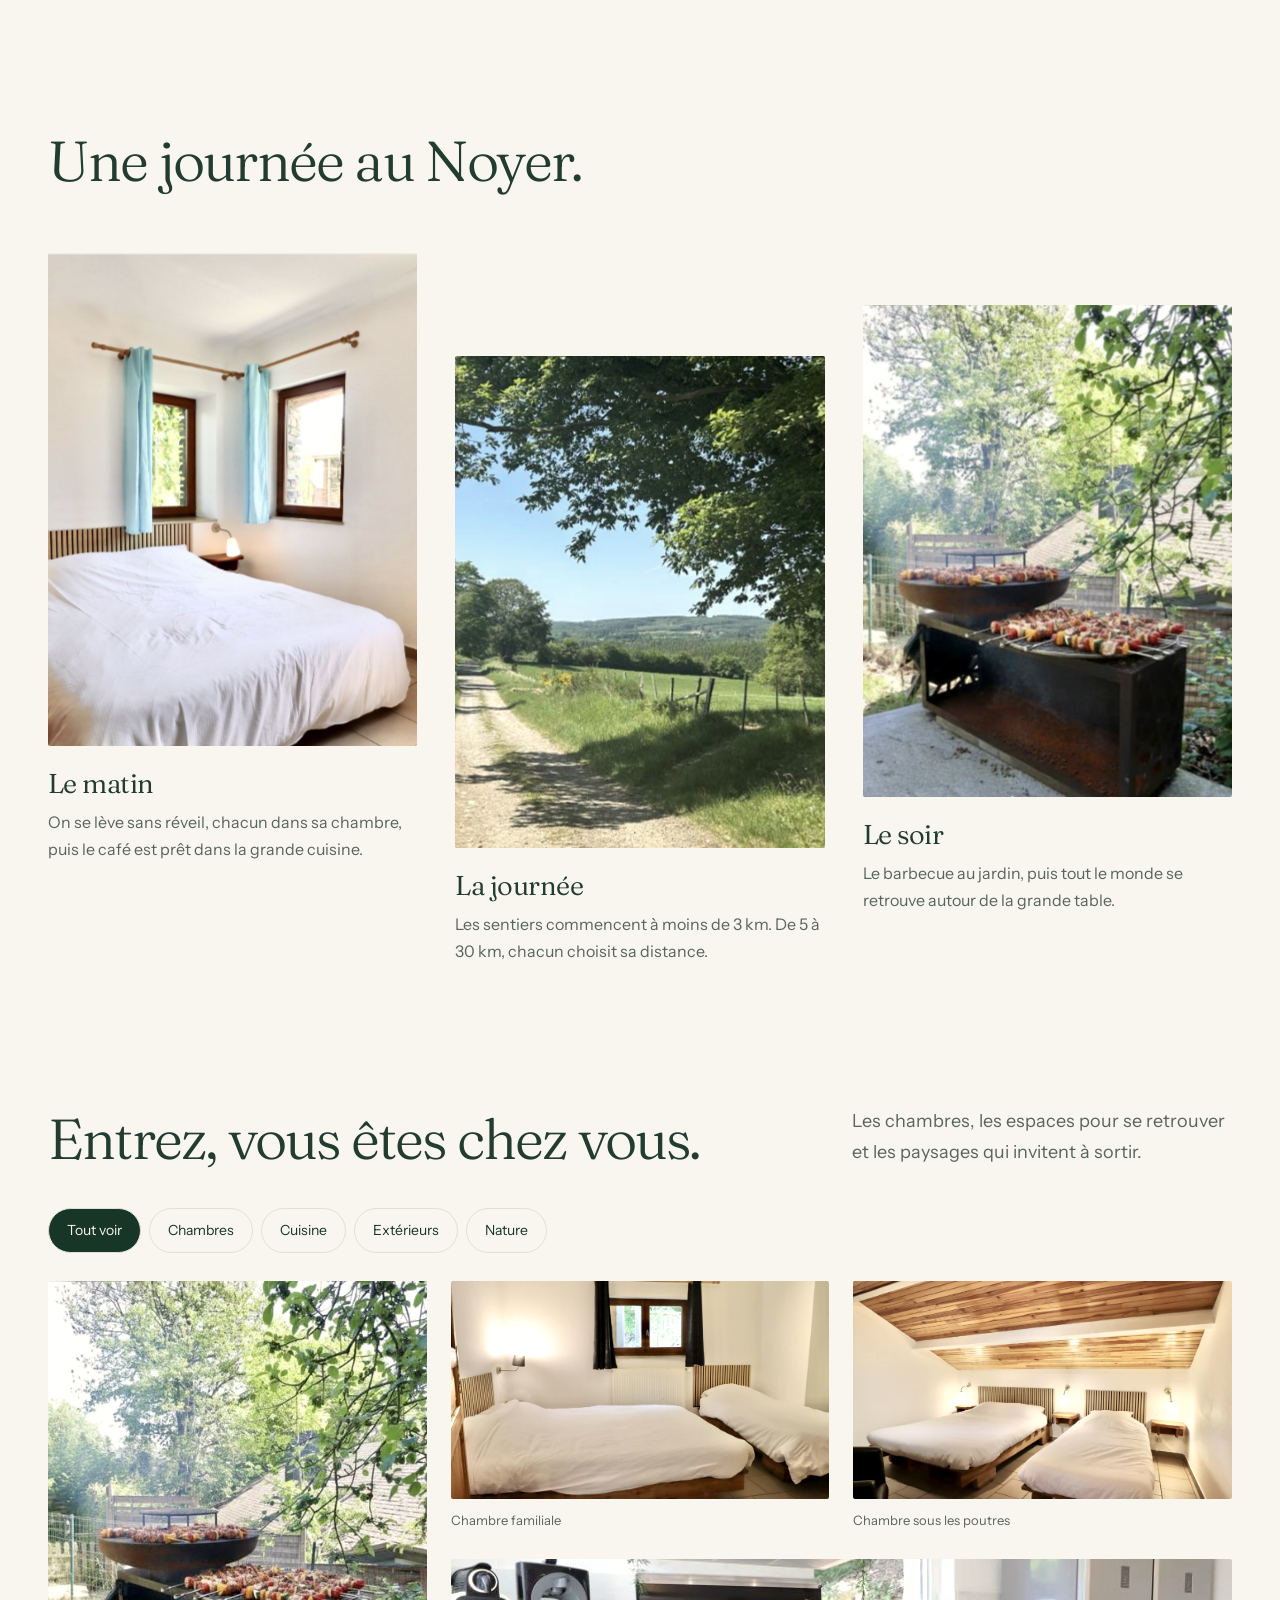
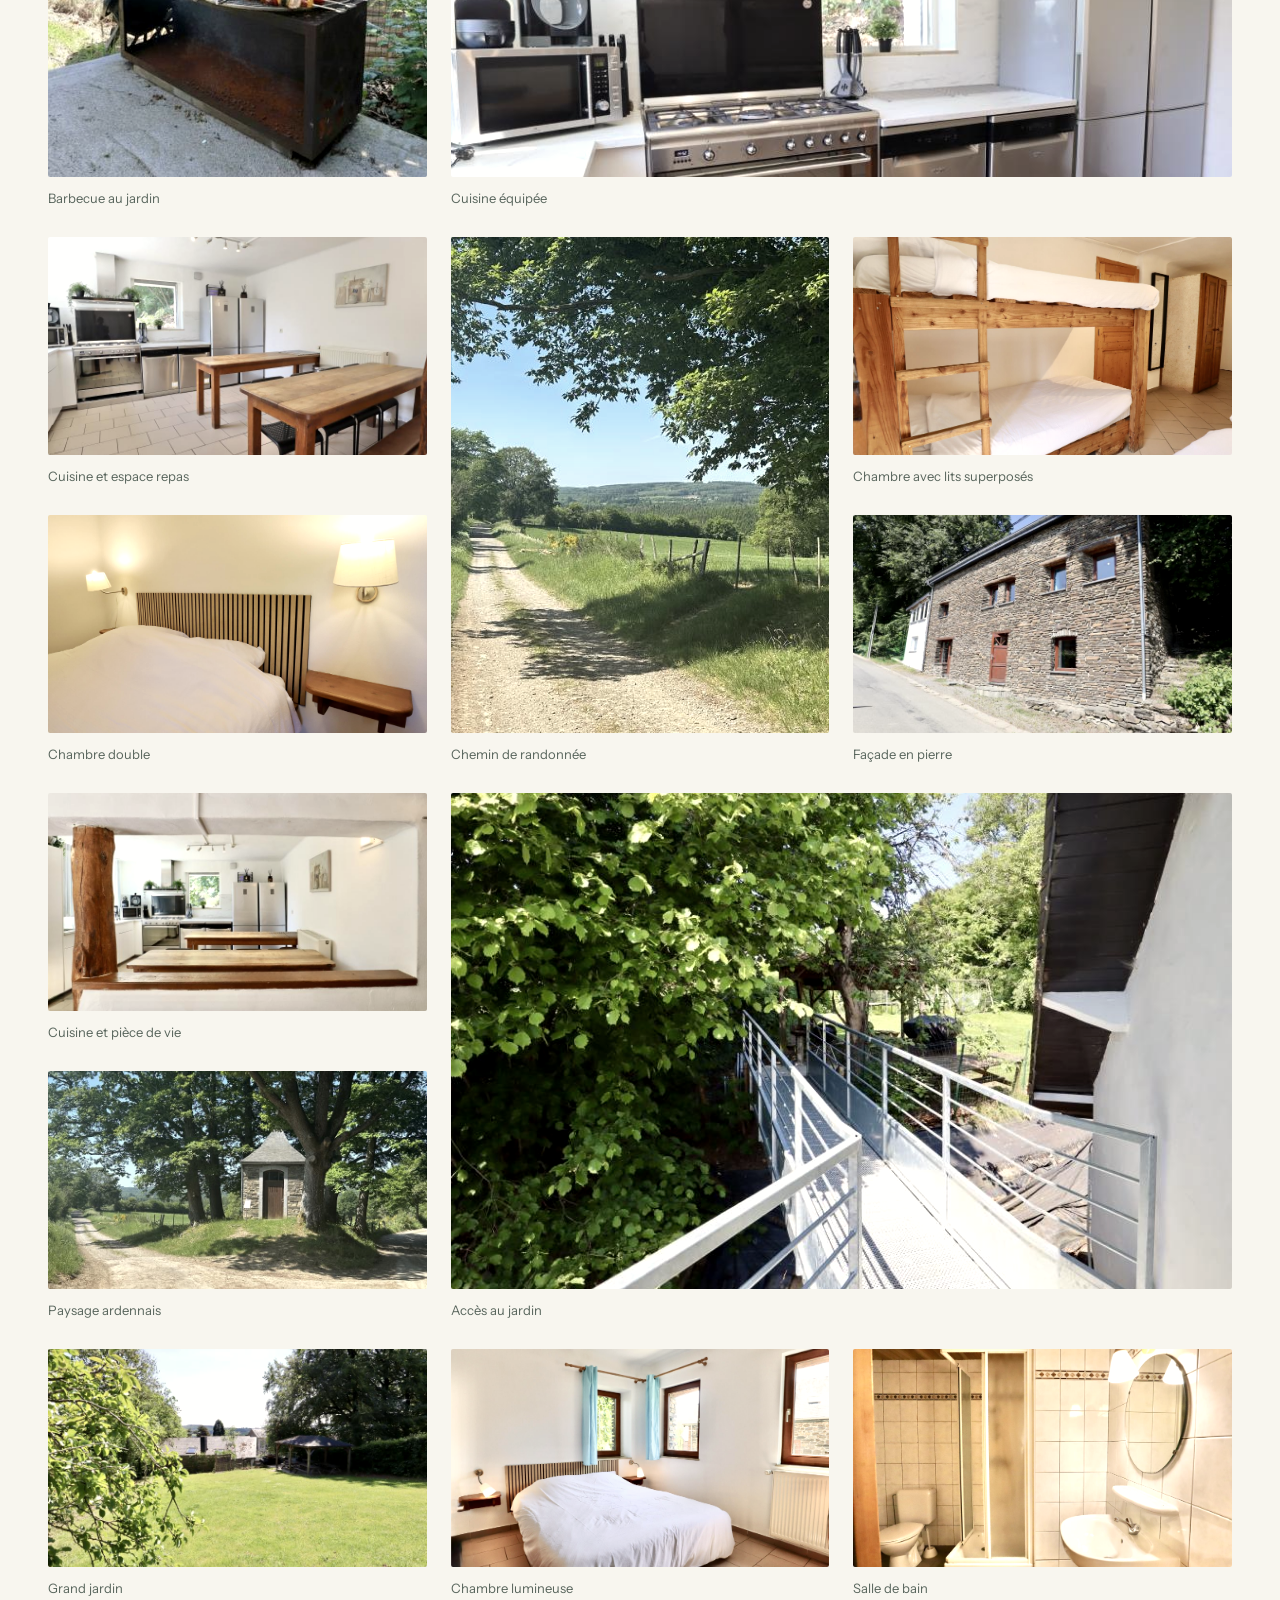
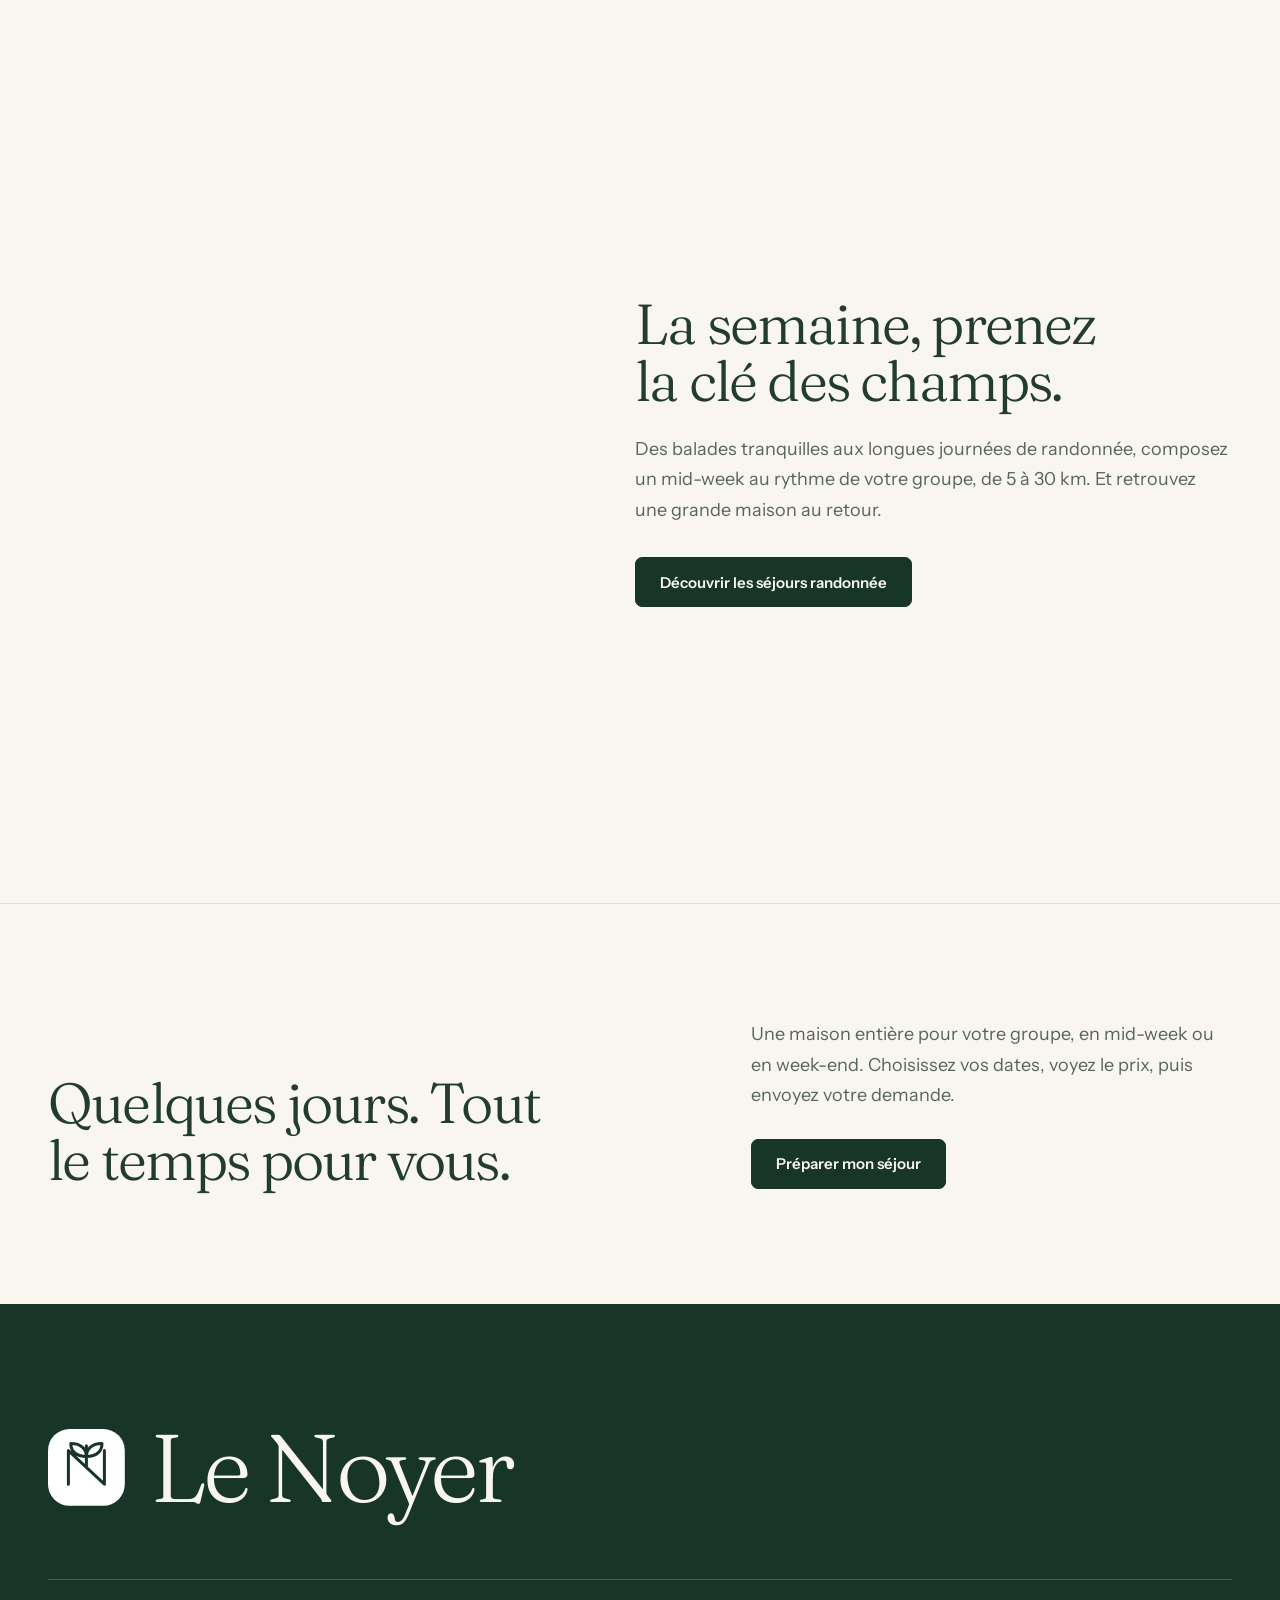
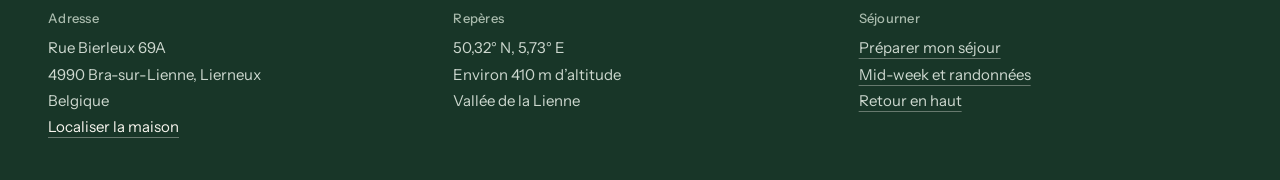
==== commit dd0f5925: "Donne au site une finition premium - Ouverture mise en scène : titre ligne par ligne, façade dévoilé" ====
--- a/index.html
+++ b/index.html
@@ -1,4 +1,4 @@
-<!doctype html><html lang="fr"><head><meta charset="utf-8"><meta name="viewport" content="width=device-width,initial-scale=1"><meta name="theme-color" content="#183628"><meta name="description" content="Le Noyer, maison de vacances pour 30 personnes à Lierneux. Séjours en groupe et mid-week randonnée en Ardenne."><title>Le Noyer, maison de groupe en Ardenne</title><link rel="icon" href="/favicon.svg" type="image/svg+xml"><link rel="preload" href="/fonts/fraunces.woff2" as="font" type="font/woff2" crossorigin><link rel="preload" href="/fonts/instrument-sans.woff2" as="font" type="font/woff2" crossorigin><link rel="stylesheet" href="/site.css"><link rel="stylesheet" href="/relief.css"><script type="module" src="/relief.js"></script><script defer src="/site.js"></script><script defer src="/booking.js"></script><script defer src="/ui.js"></script><link rel="stylesheet" href="/booking.css"></head><body class="home"><a class="skip" href="#contenu">Aller au contenu</a><header id="top" class="site-header"><a class="brand" href="/" aria-label="Le Noyer, accueil"><img src="/favicon.svg" width="40" height="40" alt=""><span><strong>Le Noyer</strong><small>Maison d’Ardenne</small></span></a><nav aria-label="Navigation principale"><a href="/#maison">La maison</a><a href="/#galerie">Les photos</a><a href="/midweek.html">Mid-week & randonnées</a></nav><a class="head-cta" href="/#reserver" data-open-booking>Préparer mon séjour</a><details class="mobile-nav"><summary>Menu</summary><div><a href="/#maison">La maison</a><a href="/#galerie">Les photos</a><a href="/midweek.html">Mid-week & randonnées</a><a href="/#reserver" data-open-booking>Préparer mon séjour</a></div></details></header><main id="contenu"><section class="opening" aria-labelledby="hero-title"><div class="wrap opening-layout"><div class="opening-title"><span class="location">Bra-sur-Lienne, Ardenne belge</span><h1 id="hero-title">De la place pour se retrouver.</h1></div><div class="opening-text"><p>Une ancienne ferme en pierre pour 30 personnes, sur les hauteurs de la vallée de la Lienne.</p><div class="hero-actions"><a class="btn" href="/#reserver" data-open-booking>Préparer mon séjour</a><a class="underlink" href="#maison">Découvrir la maison</a></div></div></div><figure class="opening-media"><div class="frame"><img data-depth src="/photos/55767.jpg" width="800" height="600" fetchpriority="high" alt="La façade en pierre du Noyer au bord des arbres"></div></figure></section><section class="house" id="maison" aria-labelledby="house-title"><div class="wrap house-intro"><figure class="house-media"><div class="frame"><img data-depth src="/photos/89052.jpg" width="800" height="600" loading="lazy" alt="La grande table en bois et la cuisine du Noyer"></div><figcaption>La grande table, au cœur de la maison.</figcaption></figure><div class="house-text"><h2 id="house-title">Les grands moments aiment les grandes maisons.</h2><p>510 m² à partager dans une ancienne ferme en pierre, avec la campagne ardennaise tout autour. Au Noyer, chacun trouve sa place et tout le monde se retrouve.</p><dl class="facts"><div><dt>Personnes</dt><dd>30</dd></div><div><dt>Chambres</dt><dd>11</dd></div><div><dt>Salles de bain</dt><dd>5</dd></div><div><dt>Jardin privé</dt><dd>1&nbsp;800&nbsp;m²</dd></div></dl><p class="value-note">Jusqu’à 30 personnes dans une maison de caractère, avec un rapport capacité-prix parmi les plus avantageux de la région.</p><p>En famille, entre amis ou avec votre club de marche : posez les sacs, installez-vous et prenez le temps. Cuisine équipée, grande table, jardin et barbecue.</p></div></div></section><section class="relief-home" id="vallee" data-relief="home" aria-labelledby="relief-title" data-header-over><div class="relief-sticky"><div class="relief-stage" data-relief-stage data-relief-shift><img class="relief-fallback" src="/photos/84550.jpg" width="800" height="600" alt=""></div><div class="relief-copy"><ol class="relief-steps"><li data-relief-step data-active class="relief-intro"><span class="location">Bierleux, vallée de la Lienne</span><h2 id="relief-title">Une maison posée sur le versant.</h2><p>Le relief réel autour de Bra-sur-Lienne : versants boisés, prés et fonds de vallée, sur six kilomètres.</p></li><li data-relief-step><h2>Les sentiers à deux pas</h2><p>La promenade 12 part de Trou de Bra, à moins de 3 km de la maison à vol d’oiseau. Son tracé est dessiné en cuivre.</p></li><li data-relief-step><h2>Le Noyer, vers 410 m d’altitude</h2><p>Sur les hauteurs de Bierleux, au calme, avec 1&nbsp;800&nbsp;m² de jardin pour se retrouver au retour.</p></li></ol></div><p class="relief-scroll" aria-hidden="true">Faites défiler pour descendre dans la vallée</p><p class="relief-credit">Relief réel de la vallée, hauteurs exagérées 2,4 fois. Données ouvertes Terrain Tiles (Mapzen, AWS). Position de la maison indicative.</p></div></section><section class="gallery" id="galerie" aria-labelledby="gallery-title"><div class="wrap"><div class="section-head"><h2 id="gallery-title">Entrez, vous êtes chez vous.</h2><p>Les chambres, les espaces pour se retrouver et les paysages qui invitent à sortir.</p></div><div class="filters" role="group" aria-label="Filtrer les photos">
+<!doctype html><html lang="fr"><head><meta charset="utf-8"><meta name="viewport" content="width=device-width,initial-scale=1"><meta name="theme-color" content="#183628"><meta name="description" content="Le Noyer, maison de vacances pour 30 personnes à Lierneux. Séjours en groupe et mid-week randonnée en Ardenne."><title>Le Noyer, maison de groupe en Ardenne</title><link rel="icon" href="/favicon.svg" type="image/svg+xml"><link rel="preload" href="/fonts/fraunces.woff2" as="font" type="font/woff2" crossorigin><link rel="preload" href="/fonts/instrument-sans.woff2" as="font" type="font/woff2" crossorigin><link rel="stylesheet" href="/site.css"><link rel="stylesheet" href="/relief.css"><script type="module" src="/relief.js"></script><script defer src="/site.js"></script><script defer src="/booking.js"></script><script defer src="/ui.js"></script><link rel="stylesheet" href="/booking.css"></head><body class="home"><a class="skip" href="#contenu">Aller au contenu</a><header id="top" class="site-header"><a class="brand" href="/" aria-label="Le Noyer, accueil"><img src="/favicon.svg" width="40" height="40" alt=""><span><strong>Le Noyer</strong><small>Maison d’Ardenne</small></span></a><nav aria-label="Navigation principale"><a href="/#maison">La maison</a><a href="/#galerie">Les photos</a><a href="/midweek.html">Mid-week & randonnées</a></nav><a class="head-cta" href="/#reserver" data-open-booking>Préparer mon séjour</a><details class="mobile-nav"><summary>Menu</summary><div><a href="/#maison">La maison</a><a href="/#galerie">Les photos</a><a href="/midweek.html">Mid-week & randonnées</a><a href="/#reserver" data-open-booking>Préparer mon séjour</a></div></details></header><main id="contenu"><section class="opening" aria-labelledby="hero-title"><div class="wrap opening-layout"><div class="opening-title"><span class="location">Bra-sur-Lienne, Ardenne belge</span><h1 id="hero-title"><span class="line"><span>De la place</span></span> <span class="line"><span>pour se retrouver.</span></span></h1></div><div class="opening-text"><p>Une ancienne ferme en pierre pour 30 personnes, sur les hauteurs de la vallée de la Lienne.</p><div class="hero-actions"><a class="btn" href="/#reserver" data-open-booking>Préparer mon séjour</a><a class="underlink" href="#maison">Découvrir la maison</a></div></div></div><figure class="opening-media"><div class="frame"><img data-depth src="/photos/55767.jpg" width="800" height="600" fetchpriority="high" alt="La façade en pierre du Noyer au bord des arbres"></div><figcaption class="coords">50,32° N, 5,73° E, environ 410 m d’altitude</figcaption></figure></section><section class="house" id="maison" aria-labelledby="house-title"><div class="wrap house-intro"><figure class="house-media"><div class="frame"><img data-depth src="/photos/89052.jpg" width="800" height="600" loading="lazy" alt="La grande table en bois et la cuisine du Noyer"></div><figcaption>La grande table, au cœur de la maison.</figcaption></figure><div class="house-text"><h2 id="house-title">Les grands moments aiment les grandes maisons.</h2><p>510 m² à partager dans une ancienne ferme en pierre, avec la campagne ardennaise tout autour. Au Noyer, chacun trouve sa place et tout le monde se retrouve.</p><dl class="facts"><div><dt>Personnes</dt><dd>30</dd></div><div><dt>Chambres</dt><dd>11</dd></div><div><dt>Salles de bain</dt><dd>5</dd></div><div><dt>Jardin privé</dt><dd>1&nbsp;800&nbsp;m²</dd></div></dl><p class="value-note">Jusqu’à 30 personnes dans une maison de caractère, avec un rapport capacité-prix parmi les plus avantageux de la région.</p><p>En famille, entre amis ou avec votre club de marche : posez les sacs, installez-vous et prenez le temps. Cuisine équipée, grande table, jardin et barbecue.</p></div></div></section><section class="relief-home" id="vallee" data-relief="home" aria-labelledby="relief-title" data-header-over><div class="relief-sticky"><div class="relief-stage" data-relief-stage data-relief-shift><img class="relief-fallback" src="/photos/84550.jpg" width="800" height="600" alt=""></div><div class="relief-copy"><ol class="relief-steps"><li data-relief-step data-active class="relief-intro"><span class="location">Bierleux, vallée de la Lienne</span><h2 id="relief-title">Une maison posée sur le versant.</h2><p>Le relief réel autour de Bra-sur-Lienne : versants boisés, prés et fonds de vallée, sur six kilomètres.</p></li><li data-relief-step><h2>Les sentiers à deux pas</h2><p>La promenade 12 part de Trou de Bra, à moins de 3 km de la maison à vol d’oiseau. Son tracé est dessiné en cuivre.</p></li><li data-relief-step><h2>Le Noyer, vers 410 m d’altitude</h2><p>Sur les hauteurs de Bierleux, au calme, avec 1&nbsp;800&nbsp;m² de jardin pour se retrouver au retour.</p></li></ol></div><p class="relief-scroll" aria-hidden="true">Faites défiler pour descendre dans la vallée</p><p class="relief-credit">Relief réel de la vallée, hauteurs exagérées 2,4 fois. Données ouvertes Terrain Tiles (Mapzen, AWS). Position de la maison indicative.</p></div></section><section class="day" aria-labelledby="day-title"><div class="wrap"><h2 id="day-title">Une journée au Noyer.</h2><div class="day-grid"><figure class="day-item"><div class="frame"><img data-depth src="/photos/64150.jpg" width="1920" height="1440" loading="lazy" alt="Une chambre lumineuse du Noyer"></div><figcaption><h3>Le matin</h3><p>On se lève sans réveil, chacun dans sa chambre, puis le café est prêt dans la grande cuisine.</p></figcaption></figure><figure class="day-item"><div class="frame"><img data-depth src="/photos/26924.jpg" width="800" height="600" loading="lazy" alt="Un chemin entre les prés et les arbres"></div><figcaption><h3>La journée</h3><p>Les sentiers commencent à moins de 3 km. De 5 à 30 km, chacun choisit sa distance.</p></figcaption></figure><figure class="day-item"><div class="frame"><img data-depth src="/photos/63605.jpg" width="800" height="600" loading="lazy" alt="Le barbecue au jardin"></div><figcaption><h3>Le soir</h3><p>Le barbecue au jardin, puis tout le monde se retrouve autour de la grande table.</p></figcaption></figure></div></div></section><section class="gallery" id="galerie" aria-labelledby="gallery-title"><div class="wrap"><div class="section-head"><h2 id="gallery-title">Entrez, vous êtes chez vous.</h2><p>Les chambres, les espaces pour se retrouver et les paysages qui invitent à sortir.</p></div><div class="filters" role="group" aria-label="Filtrer les photos">
 <button type="button" class="active" data-filter="all" aria-pressed="true">Tout voir</button>
 <button type="button" data-filter="chambres" aria-pressed="false">Chambres</button>
 <button type="button" data-filter="cuisine" aria-pressed="false">Cuisine</button>
@@ -30,4 +30,4 @@
 <button type="submit" class="btn" id="submit">Demander ce séjour</button><div class="form-note">Aucun paiement en ligne à cette étape. La demande est enregistrée pour le propriétaire ; aucun e-mail automatique n’est envoyé.</div><div id="status" role="status" aria-live="polite"></div></div></div></form></div></dialog><dialog id="lightbox" aria-label="Photographie agrandie">
 <div class="dialog-head"><span id="photo-title"></span><button id="photo-close" type="button" aria-label="Fermer">✕</button></div>
 <div class="dialog-body"><button type="button" id="prev" aria-label="Photo précédente">←</button><img id="large-photo" alt=""><button type="button" id="next" aria-label="Photo suivante">→</button></div>
-</dialog><footer><div class="footer-top"><a class="brand" href="/" aria-label="Le Noyer, accueil"><img src="/favicon.svg" width="49" height="49" alt=""><span><strong>Le Noyer</strong><small>Maison d’Ardenne</small></span></a><p>Rue Bierleux 69A<br>4990 Lierneux, Belgique<br><a href="https://www.google.com/maps/search/?api=1&query=Rue+Bierleux+69A+4990+Lierneux+Belgique" target="_blank" rel="noopener noreferrer">Localiser la maison</a></p></div><div class="footer-bottom"><span>Le Noyer, une maison à partager.</span><a href="/midweek.html">L’espace des marcheurs</a><a href="#top">Retour en haut</a></div></footer><div class="mobile-book"><a class="btn" href="/#reserver" data-open-booking>Préparer mon séjour</a></div></body></html>+</dialog><footer class="site-footer"><div class="footer-inner"><a class="footer-brand" href="/" aria-label="Le Noyer, accueil"><svg class="footer-logo" viewBox="0 0 64 64" aria-hidden="true"><rect width="64" height="64" rx="18" fill="#ffffff"/><path d="M17 46V18l30 28V18M32 32V14M32 23c-9 0-13-5-13-11 9 0 13 5 13 11Zm0 0c9 0 13-5 13-11-9 0-13 5-13 11Z" fill="none" stroke="#183628" stroke-width="2.5" stroke-linecap="round" stroke-linejoin="round"/></svg><span class="footer-mark">Le Noyer</span></a><div class="footer-grid"><div><h2 class="footer-title">Adresse</h2><p>Rue Bierleux 69A<br>4990 Bra-sur-Lienne, Lierneux<br>Belgique</p><a href="https://www.google.com/maps/search/?api=1&query=Rue+Bierleux+69A+4990+Lierneux+Belgique" target="_blank" rel="noopener noreferrer">Localiser la maison</a></div><div><h2 class="footer-title">Repères</h2><p>50,32° N, 5,73° E<br>Environ 410 m d’altitude<br>Vallée de la Lienne</p></div><div><h2 class="footer-title">Séjourner</h2><p><a href="/#reserver" data-open-booking>Préparer mon séjour</a><br><a href="/midweek.html">Mid-week et randonnées</a><br><a href="#top">Retour en haut</a></p></div></div></div></footer><div class="mobile-book"><a class="btn" href="/#reserver" data-open-booking>Préparer mon séjour</a></div></body></html>
--- a/site.css
+++ b/site.css
@@ -137,3 +137,73 @@
 }
 @media(prefers-reduced-motion:reduce){.frame img{transform:none}.reveal{opacity:1}.booking-panel[open]{animation:none}.site-header{transition:none}}
 @media(max-width:520px){#reserver.booking-panel .package-options{grid-template-columns:1fr;gap:10px}#reserver.booking-panel .package-option strong{font-size:21px}}
+
+/* Premium : typographie plus fine */
+body{font-size:18px;line-height:1.7}
+h1,h2{font-weight:320;letter-spacing:-.032em}
+h2{font-size:clamp(2.4rem,4.4vw,4.6rem)}
+.house-text>p,.walk-text p,.closing-layout p,.section-head p{font-size:18px}
+.facts dd{font-variant-numeric:lining-nums}
+
+/* Premium : couleurs unifiées des photos */
+.frame{position:relative;isolation:isolate}
+.frame::after{content:"";position:absolute;inset:0;z-index:1;pointer-events:none;background:linear-gradient(180deg,rgba(201,162,124,.10),rgba(24,54,40,.10));mix-blend-mode:soft-light}
+.frame img,.gallery-item img,#large-photo{filter:saturate(.84) contrast(1.05) brightness(1.02) sepia(.07)}
+.gallery-item:hover img{filter:saturate(.95) contrast(1.05) brightness(1.03) sepia(.04)}
+.gallery-grid{gap:28px 24px;grid-auto-rows:250px}
+.gallery-item span{font-size:13px;padding:10px 0 0}
+.gallery-item b{display:none}
+
+/* Premium : ouverture mise en scène */
+.opening-title h1 .line{display:block;overflow:hidden;padding-bottom:.06em;margin-bottom:-.06em}
+.opening-title h1 .line>span{display:inline-block}
+.opening-media{position:relative}
+.coords{position:absolute;right:max(24px,calc((100% - 1280px)/2));bottom:20px;z-index:2;margin:0;color:var(--ivory);font-size:13px;letter-spacing:.02em;text-shadow:0 1px 12px rgba(0,0,0,.35)}
+@media(prefers-reduced-motion:no-preference){
+  .opening-title h1 .line>span{animation:line-in 1.05s cubic-bezier(.2,.75,.15,1) both}
+  .opening-title h1 .line:nth-child(2)>span{animation-delay:.12s}
+  .opening-title .location,.opening-text{animation:soft-in .9s ease .45s both}
+  .opening-media .frame{animation:unveil 1.4s cubic-bezier(.65,0,.2,1) .3s both}
+  .coords{animation:soft-in .8s ease 1.3s both}
+}
+@keyframes line-in{from{transform:translateY(105%)}}
+@keyframes soft-in{from{opacity:0}}
+@keyframes unveil{from{clip-path:inset(100% 0 0 0)}to{clip-path:inset(0)}}
+
+/* Premium : une journée au Noyer */
+.day{padding:clamp(96px,11vw,160px) 0 0}
+.day-grid{display:grid;grid-template-columns:repeat(3,minmax(0,1fr));gap:clamp(20px,3vw,44px);margin-top:clamp(40px,5vw,72px);align-items:start}
+.day-item{margin:0}
+.day-item .frame{aspect-ratio:3/4}
+.day-item:nth-child(2){margin-top:clamp(40px,8vw,120px)}
+.day-item:nth-child(3){margin-top:clamp(20px,4vw,60px)}
+.day-item figcaption{margin-top:20px}
+.day-item h3{font-family:var(--display);font-weight:350;font-size:1.7rem;letter-spacing:-.02em}
+.day-item p{margin-top:8px;color:var(--muted);font-size:16px;max-width:34ch}
+
+/* Premium : pied de page monumental */
+.site-footer{padding:clamp(72px,9vw,130px) 0 40px;background:var(--forest);color:var(--ivory);overflow:hidden}
+.footer-inner{width:min(1280px,calc(100% - 96px));margin:auto}
+.footer-brand{display:inline-flex;align-items:center;gap:clamp(16px,2vw,28px);margin-bottom:clamp(40px,5vw,72px);color:var(--ivory)}
+.footer-brand:hover{text-decoration:none}
+.footer-logo{width:clamp(52px,6vw,84px);height:auto;flex:none}
+.footer-mark{font-family:var(--display);font-weight:300;font-size:clamp(3rem,7.5vw,6.5rem);line-height:1;letter-spacing:-.045em;white-space:nowrap}
+.footer-grid{display:grid;grid-template-columns:repeat(3,minmax(0,1fr));gap:32px;padding-top:32px;border-top:1px solid rgba(248,246,239,.2);font-size:15px}
+.footer-grid p{color:#cdd8cf;line-height:1.75}
+.footer-grid a{text-decoration:underline;text-underline-offset:5px;text-decoration-color:rgba(248,246,239,.35)}
+.footer-grid .brand{text-decoration:none}
+.footer-grid .brand img{width:40px;height:40px;border-radius:11px}
+.footer-grid .brand strong{font-family:var(--display);font-weight:400;font-size:21px}
+.footer-title{font-family:var(--sans);font-size:13px;font-weight:500;letter-spacing:.02em;color:#a9bbad;margin-bottom:10px}
+
+@media(max-width:800px){
+  body{font-size:17px}
+  .day-grid{grid-template-columns:1fr;gap:44px}
+  .day-item:nth-child(n){margin-top:0}
+  .day-item .frame{aspect-ratio:4/3}
+  .footer-inner{width:calc(100% - 40px)}
+  .footer-grid{grid-template-columns:1fr 1fr}
+  .footer-grid>div:last-child{grid-column:1/-1}
+  .site-footer{padding-bottom:110px}
+  .coords{right:20px;bottom:14px;font-size:12px}
+}
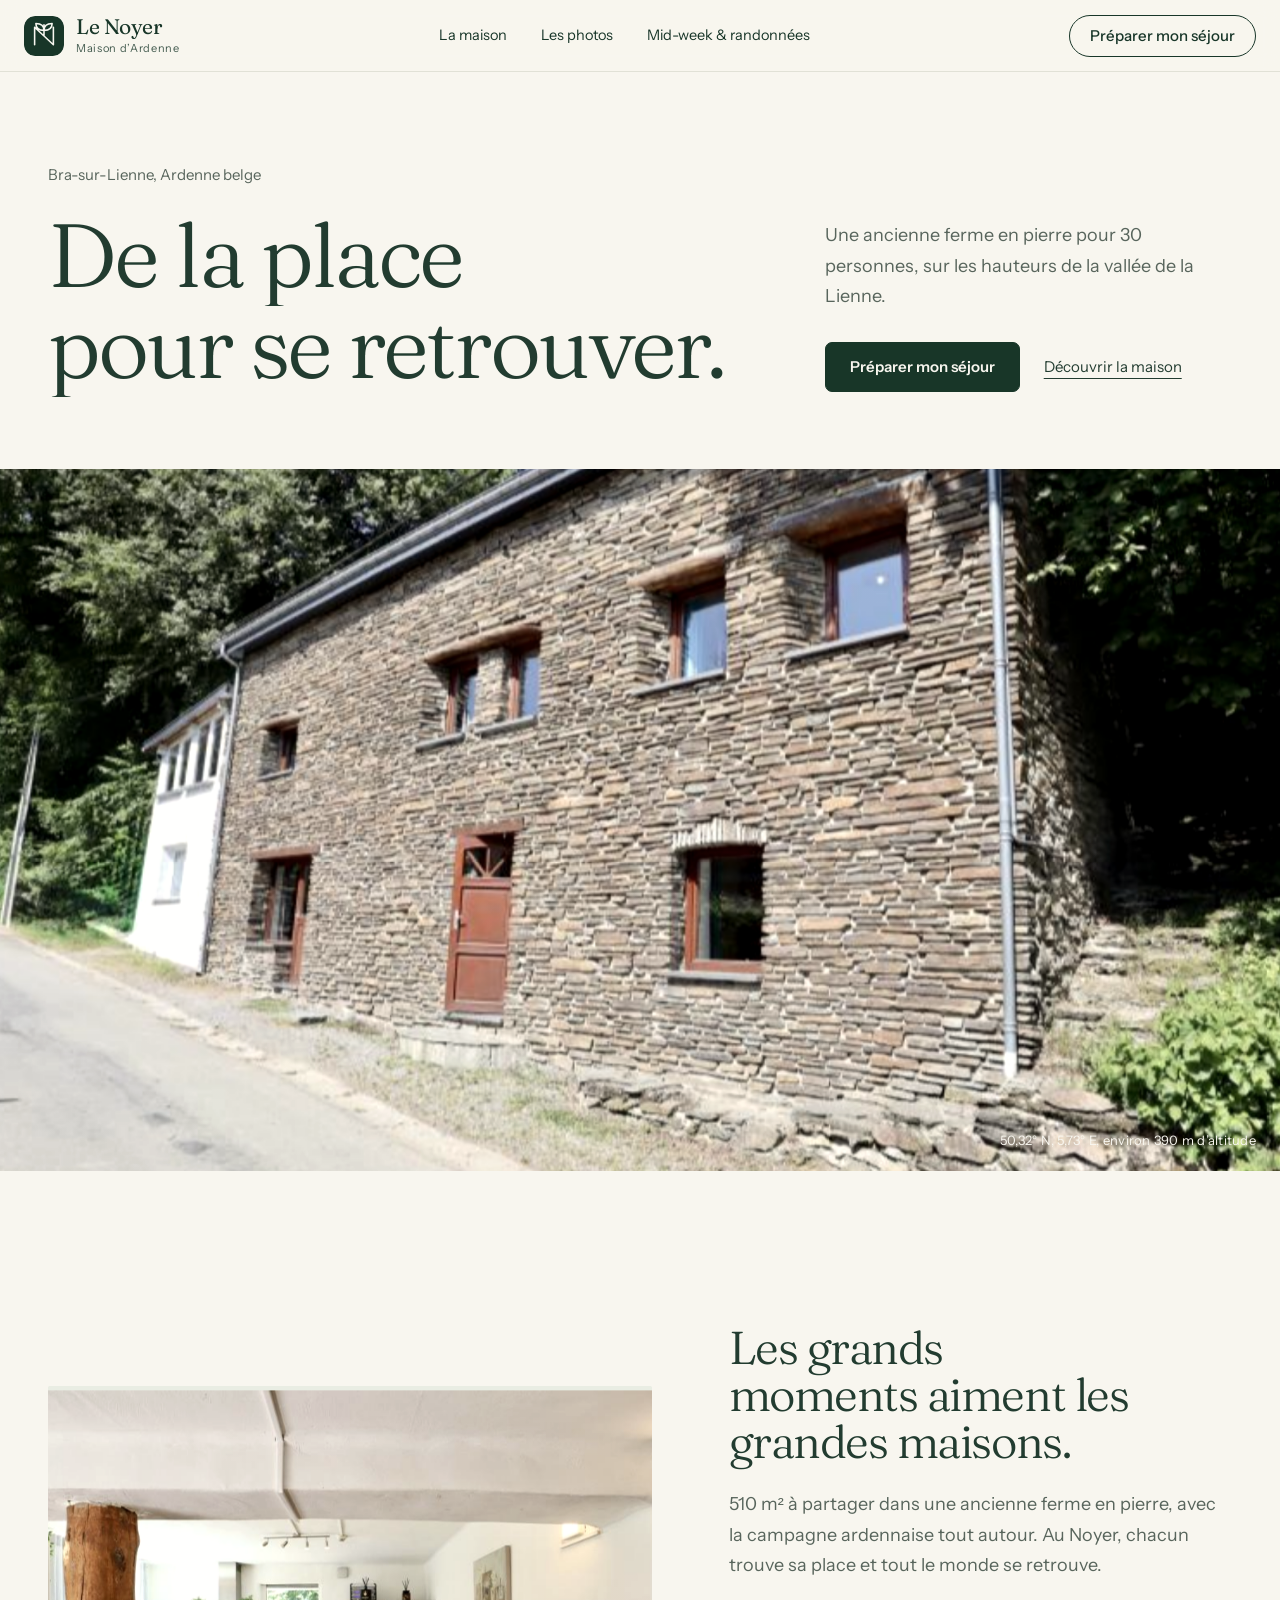
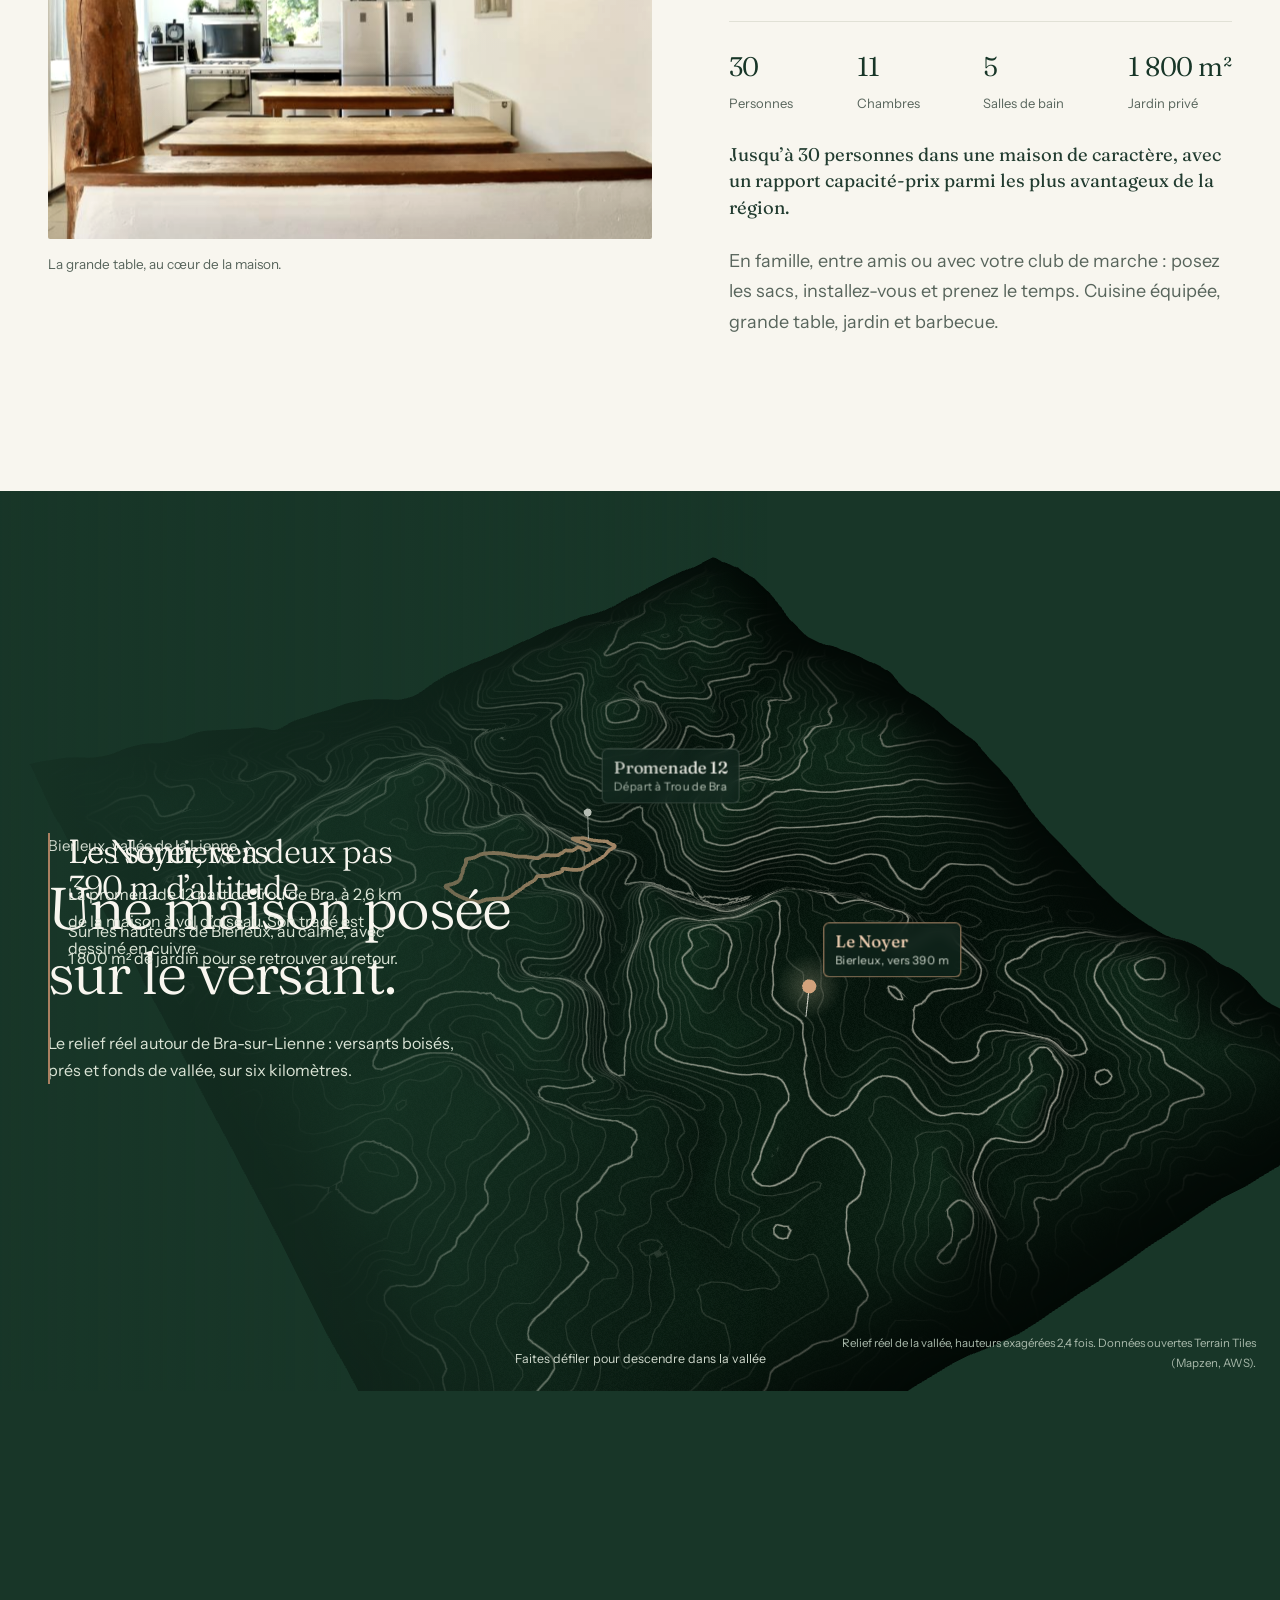
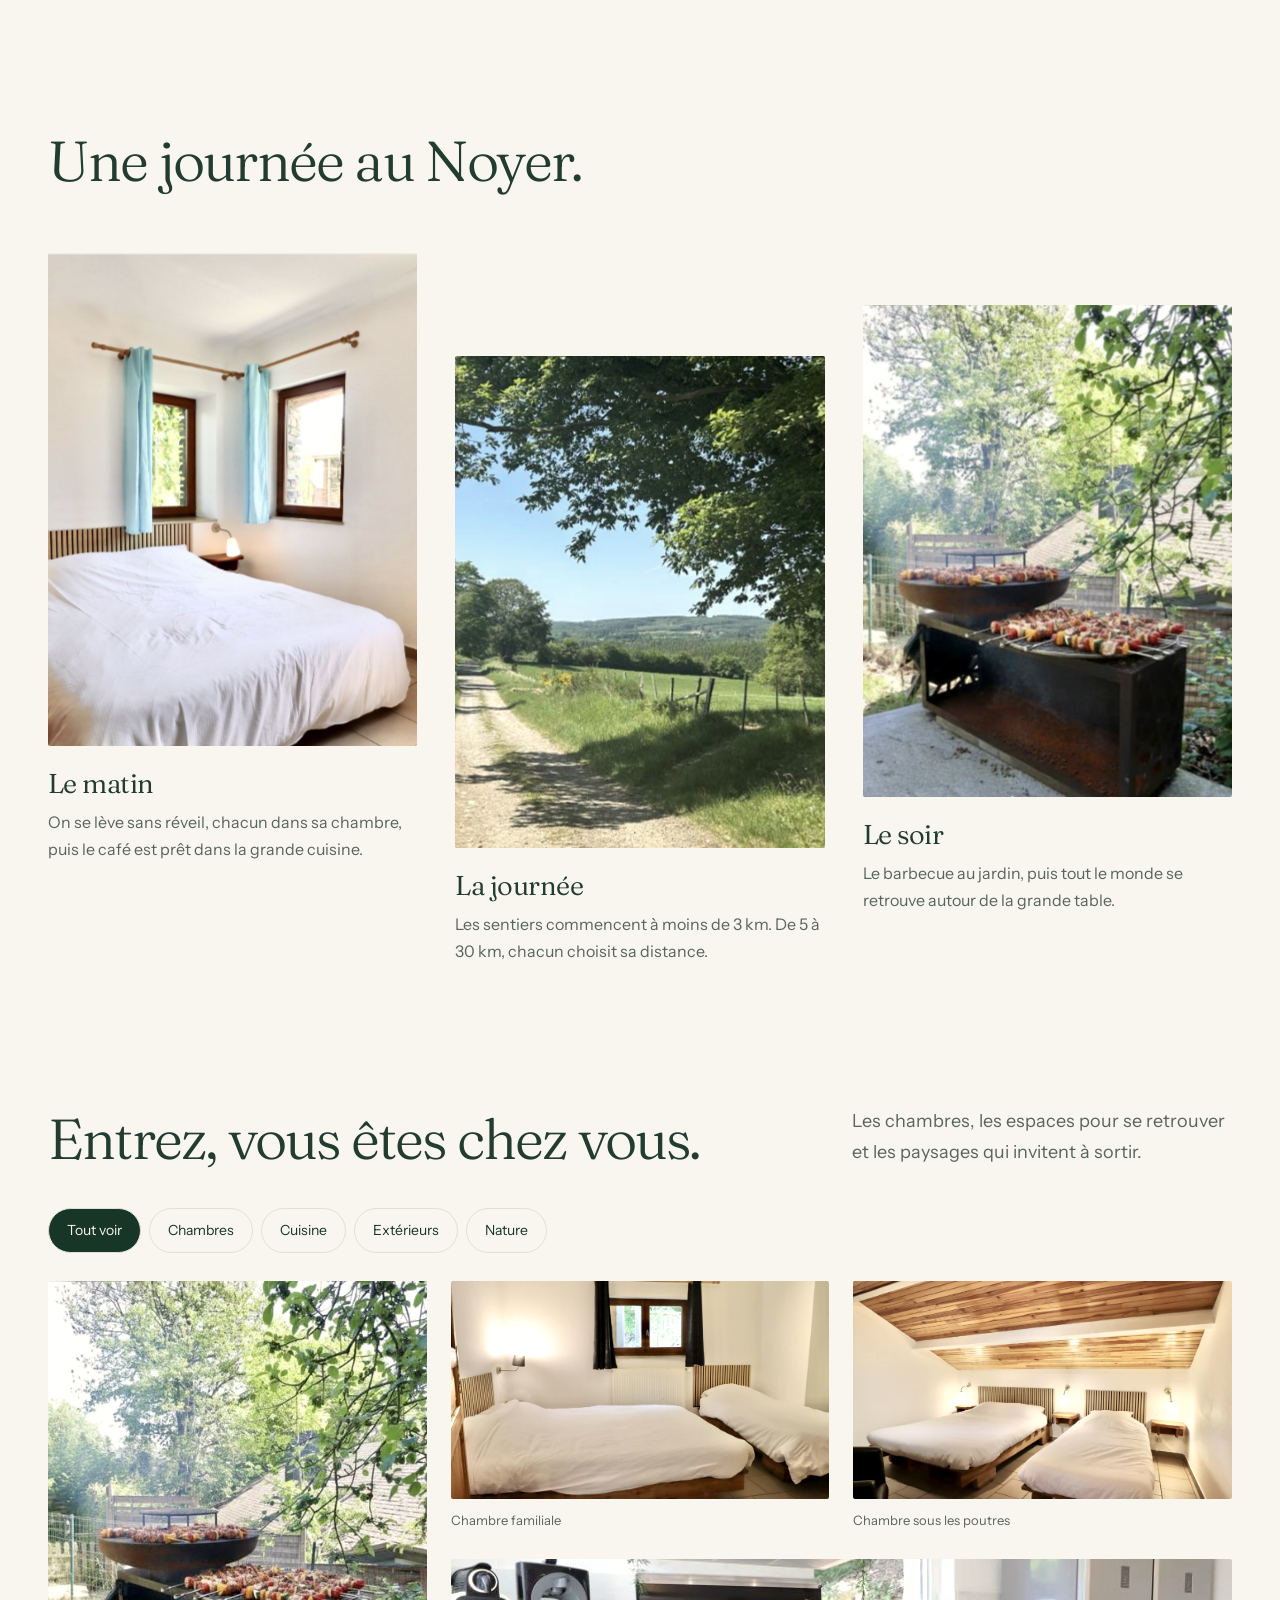
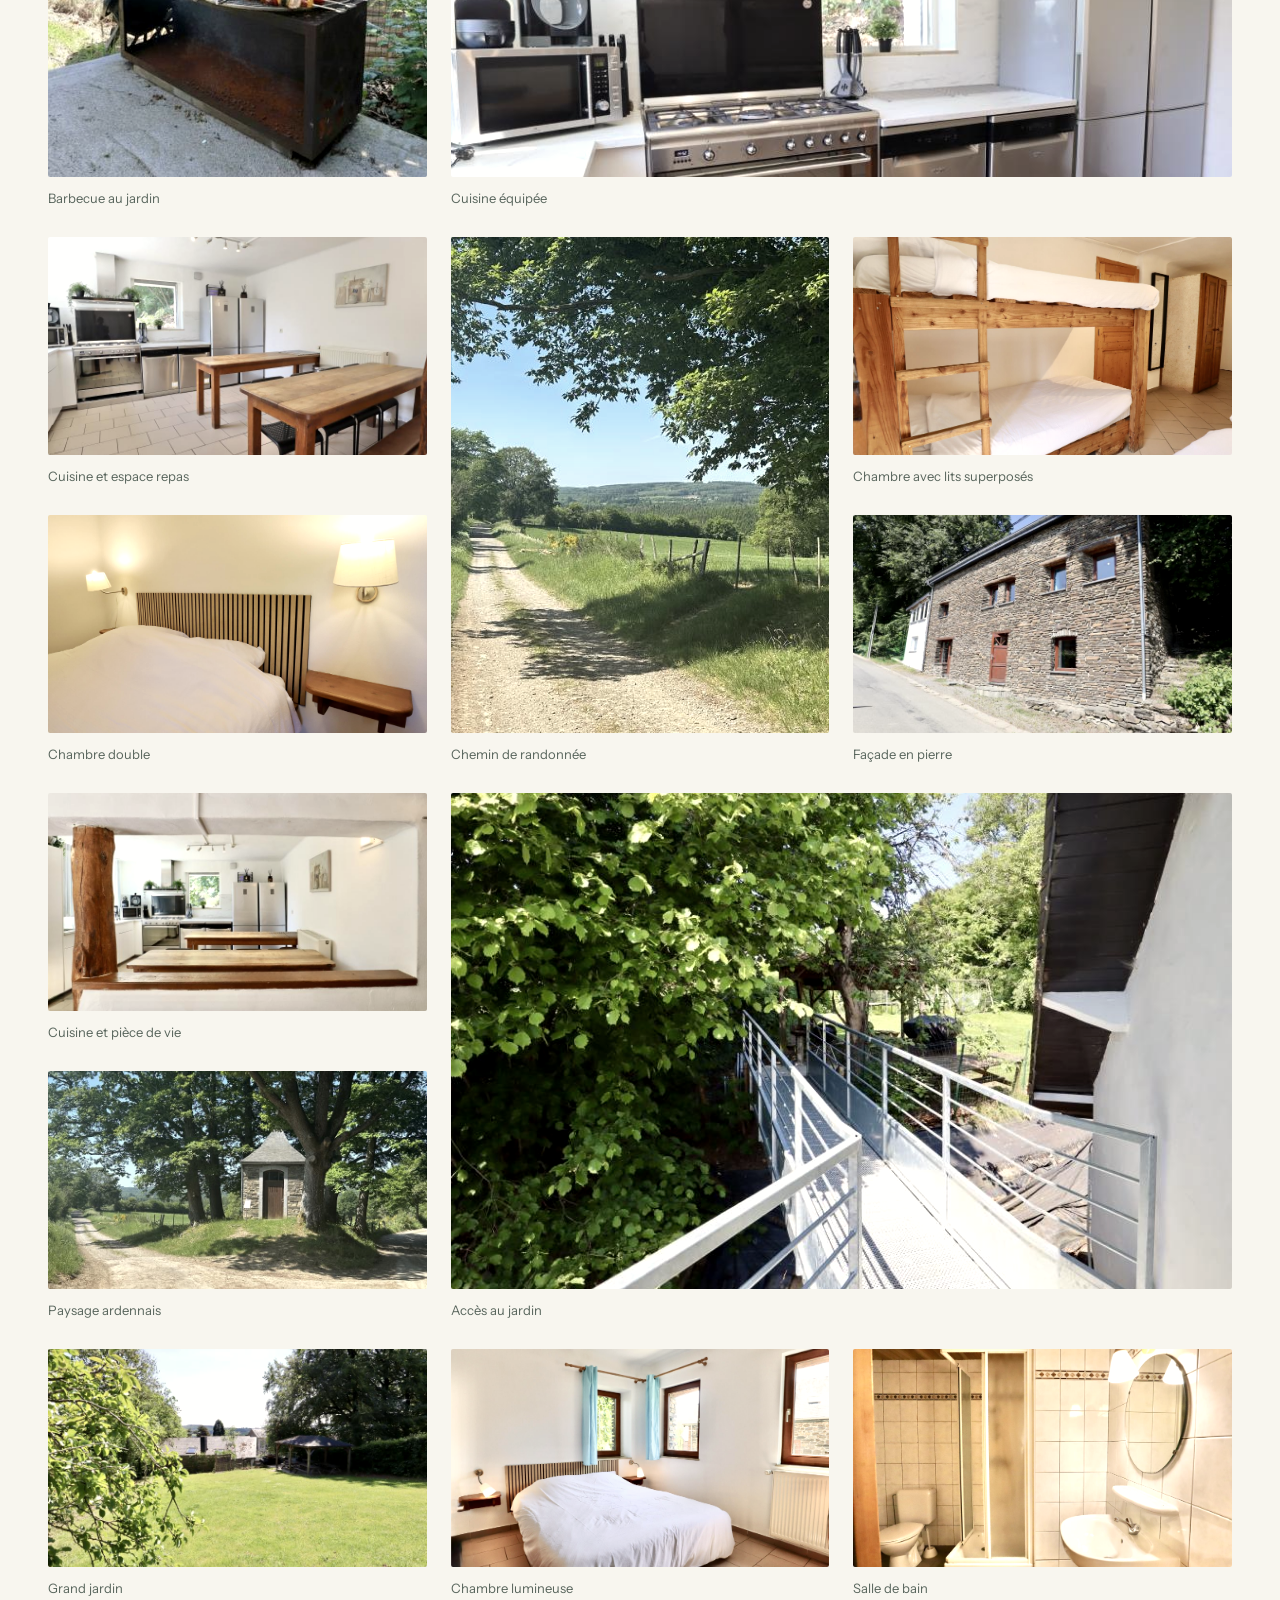
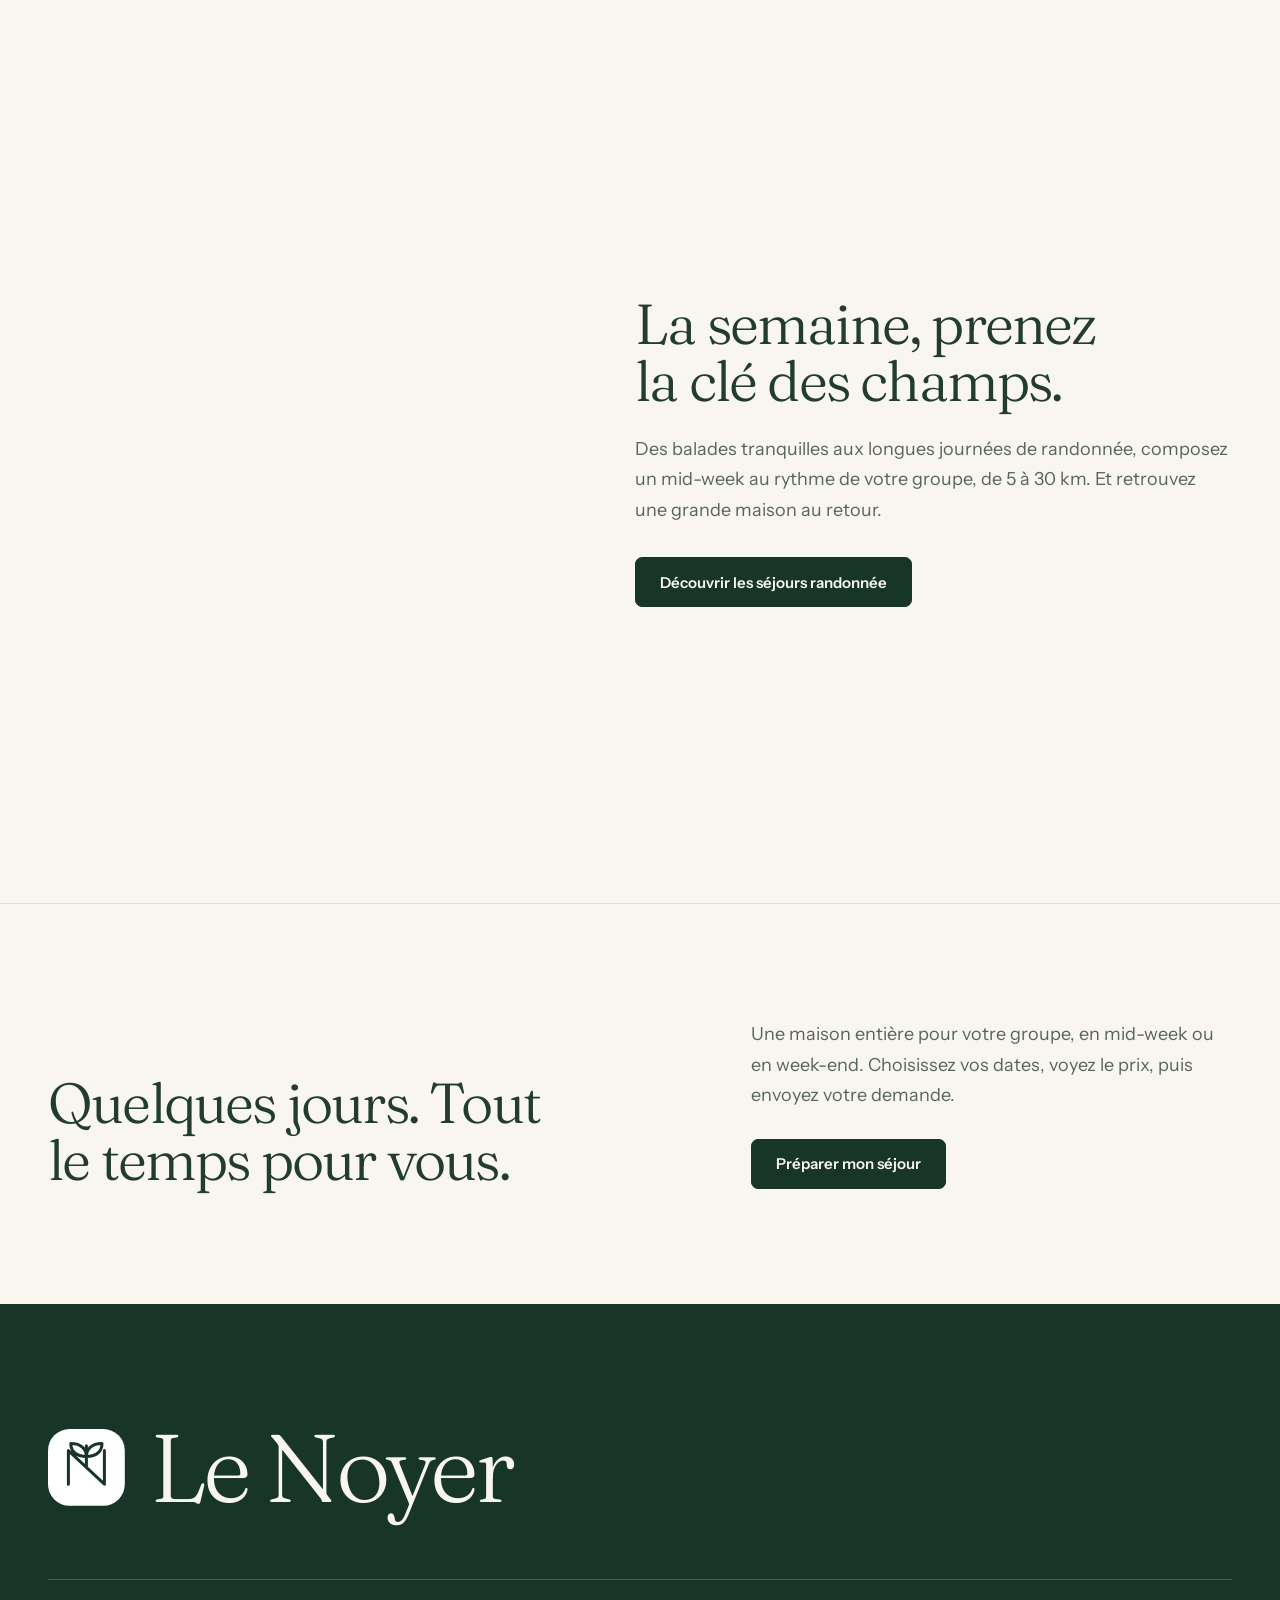
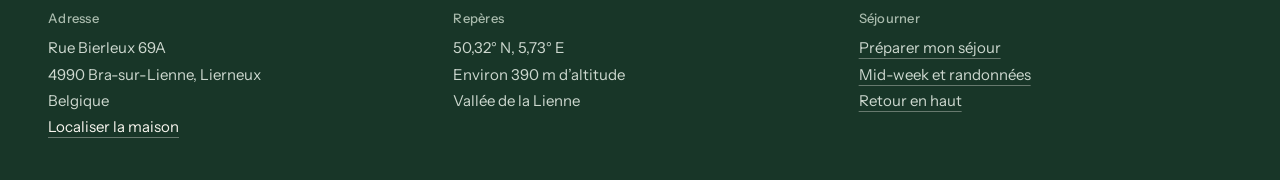
==== commit a1f4ec84: "Place la maison à ses coordonnées exactes (environ 390 m) Co-Authored-By: Claude Opus 5.5 <noreply@a" ====
--- a/index.html
+++ b/index.html
@@ -1,4 +1,4 @@
-<!doctype html><html lang="fr"><head><meta charset="utf-8"><meta name="viewport" content="width=device-width,initial-scale=1"><meta name="theme-color" content="#183628"><meta name="description" content="Le Noyer, maison de vacances pour 30 personnes à Lierneux. Séjours en groupe et mid-week randonnée en Ardenne."><title>Le Noyer, maison de groupe en Ardenne</title><link rel="icon" href="/favicon.svg" type="image/svg+xml"><link rel="preload" href="/fonts/fraunces.woff2" as="font" type="font/woff2" crossorigin><link rel="preload" href="/fonts/instrument-sans.woff2" as="font" type="font/woff2" crossorigin><link rel="stylesheet" href="/site.css"><link rel="stylesheet" href="/relief.css"><script type="module" src="/relief.js"></script><script defer src="/site.js"></script><script defer src="/booking.js"></script><script defer src="/ui.js"></script><link rel="stylesheet" href="/booking.css"></head><body class="home"><a class="skip" href="#contenu">Aller au contenu</a><header id="top" class="site-header"><a class="brand" href="/" aria-label="Le Noyer, accueil"><img src="/favicon.svg" width="40" height="40" alt=""><span><strong>Le Noyer</strong><small>Maison d’Ardenne</small></span></a><nav aria-label="Navigation principale"><a href="/#maison">La maison</a><a href="/#galerie">Les photos</a><a href="/midweek.html">Mid-week & randonnées</a></nav><a class="head-cta" href="/#reserver" data-open-booking>Préparer mon séjour</a><details class="mobile-nav"><summary>Menu</summary><div><a href="/#maison">La maison</a><a href="/#galerie">Les photos</a><a href="/midweek.html">Mid-week & randonnées</a><a href="/#reserver" data-open-booking>Préparer mon séjour</a></div></details></header><main id="contenu"><section class="opening" aria-labelledby="hero-title"><div class="wrap opening-layout"><div class="opening-title"><span class="location">Bra-sur-Lienne, Ardenne belge</span><h1 id="hero-title"><span class="line"><span>De la place</span></span> <span class="line"><span>pour se retrouver.</span></span></h1></div><div class="opening-text"><p>Une ancienne ferme en pierre pour 30 personnes, sur les hauteurs de la vallée de la Lienne.</p><div class="hero-actions"><a class="btn" href="/#reserver" data-open-booking>Préparer mon séjour</a><a class="underlink" href="#maison">Découvrir la maison</a></div></div></div><figure class="opening-media"><div class="frame"><img data-depth src="/photos/55767.jpg" width="800" height="600" fetchpriority="high" alt="La façade en pierre du Noyer au bord des arbres"></div><figcaption class="coords">50,32° N, 5,73° E, environ 410 m d’altitude</figcaption></figure></section><section class="house" id="maison" aria-labelledby="house-title"><div class="wrap house-intro"><figure class="house-media"><div class="frame"><img data-depth src="/photos/89052.jpg" width="800" height="600" loading="lazy" alt="La grande table en bois et la cuisine du Noyer"></div><figcaption>La grande table, au cœur de la maison.</figcaption></figure><div class="house-text"><h2 id="house-title">Les grands moments aiment les grandes maisons.</h2><p>510 m² à partager dans une ancienne ferme en pierre, avec la campagne ardennaise tout autour. Au Noyer, chacun trouve sa place et tout le monde se retrouve.</p><dl class="facts"><div><dt>Personnes</dt><dd>30</dd></div><div><dt>Chambres</dt><dd>11</dd></div><div><dt>Salles de bain</dt><dd>5</dd></div><div><dt>Jardin privé</dt><dd>1&nbsp;800&nbsp;m²</dd></div></dl><p class="value-note">Jusqu’à 30 personnes dans une maison de caractère, avec un rapport capacité-prix parmi les plus avantageux de la région.</p><p>En famille, entre amis ou avec votre club de marche : posez les sacs, installez-vous et prenez le temps. Cuisine équipée, grande table, jardin et barbecue.</p></div></div></section><section class="relief-home" id="vallee" data-relief="home" aria-labelledby="relief-title" data-header-over><div class="relief-sticky"><div class="relief-stage" data-relief-stage data-relief-shift><img class="relief-fallback" src="/photos/84550.jpg" width="800" height="600" alt=""></div><div class="relief-copy"><ol class="relief-steps"><li data-relief-step data-active class="relief-intro"><span class="location">Bierleux, vallée de la Lienne</span><h2 id="relief-title">Une maison posée sur le versant.</h2><p>Le relief réel autour de Bra-sur-Lienne : versants boisés, prés et fonds de vallée, sur six kilomètres.</p></li><li data-relief-step><h2>Les sentiers à deux pas</h2><p>La promenade 12 part de Trou de Bra, à moins de 3 km de la maison à vol d’oiseau. Son tracé est dessiné en cuivre.</p></li><li data-relief-step><h2>Le Noyer, vers 410 m d’altitude</h2><p>Sur les hauteurs de Bierleux, au calme, avec 1&nbsp;800&nbsp;m² de jardin pour se retrouver au retour.</p></li></ol></div><p class="relief-scroll" aria-hidden="true">Faites défiler pour descendre dans la vallée</p><p class="relief-credit">Relief réel de la vallée, hauteurs exagérées 2,4 fois. Données ouvertes Terrain Tiles (Mapzen, AWS). Position de la maison indicative.</p></div></section><section class="day" aria-labelledby="day-title"><div class="wrap"><h2 id="day-title">Une journée au Noyer.</h2><div class="day-grid"><figure class="day-item"><div class="frame"><img data-depth src="/photos/64150.jpg" width="1920" height="1440" loading="lazy" alt="Une chambre lumineuse du Noyer"></div><figcaption><h3>Le matin</h3><p>On se lève sans réveil, chacun dans sa chambre, puis le café est prêt dans la grande cuisine.</p></figcaption></figure><figure class="day-item"><div class="frame"><img data-depth src="/photos/26924.jpg" width="800" height="600" loading="lazy" alt="Un chemin entre les prés et les arbres"></div><figcaption><h3>La journée</h3><p>Les sentiers commencent à moins de 3 km. De 5 à 30 km, chacun choisit sa distance.</p></figcaption></figure><figure class="day-item"><div class="frame"><img data-depth src="/photos/63605.jpg" width="800" height="600" loading="lazy" alt="Le barbecue au jardin"></div><figcaption><h3>Le soir</h3><p>Le barbecue au jardin, puis tout le monde se retrouve autour de la grande table.</p></figcaption></figure></div></div></section><section class="gallery" id="galerie" aria-labelledby="gallery-title"><div class="wrap"><div class="section-head"><h2 id="gallery-title">Entrez, vous êtes chez vous.</h2><p>Les chambres, les espaces pour se retrouver et les paysages qui invitent à sortir.</p></div><div class="filters" role="group" aria-label="Filtrer les photos">
+<!doctype html><html lang="fr"><head><meta charset="utf-8"><meta name="viewport" content="width=device-width,initial-scale=1"><meta name="theme-color" content="#183628"><meta name="description" content="Le Noyer, maison de vacances pour 30 personnes à Lierneux. Séjours en groupe et mid-week randonnée en Ardenne."><title>Le Noyer, maison de groupe en Ardenne</title><link rel="icon" href="/favicon.svg" type="image/svg+xml"><link rel="preload" href="/fonts/fraunces.woff2" as="font" type="font/woff2" crossorigin><link rel="preload" href="/fonts/instrument-sans.woff2" as="font" type="font/woff2" crossorigin><link rel="stylesheet" href="/site.css"><link rel="stylesheet" href="/relief.css"><script type="module" src="/relief.js"></script><script defer src="/site.js"></script><script defer src="/booking.js"></script><script defer src="/ui.js"></script><link rel="stylesheet" href="/booking.css"></head><body class="home"><a class="skip" href="#contenu">Aller au contenu</a><header id="top" class="site-header"><a class="brand" href="/" aria-label="Le Noyer, accueil"><img src="/favicon.svg" width="40" height="40" alt=""><span><strong>Le Noyer</strong><small>Maison d’Ardenne</small></span></a><nav aria-label="Navigation principale"><a href="/#maison">La maison</a><a href="/#galerie">Les photos</a><a href="/midweek.html">Mid-week & randonnées</a></nav><a class="head-cta" href="/#reserver" data-open-booking>Préparer mon séjour</a><details class="mobile-nav"><summary>Menu</summary><div><a href="/#maison">La maison</a><a href="/#galerie">Les photos</a><a href="/midweek.html">Mid-week & randonnées</a><a href="/#reserver" data-open-booking>Préparer mon séjour</a></div></details></header><main id="contenu"><section class="opening" aria-labelledby="hero-title"><div class="wrap opening-layout"><div class="opening-title"><span class="location">Bra-sur-Lienne, Ardenne belge</span><h1 id="hero-title"><span class="line"><span>De la place</span></span> <span class="line"><span>pour se retrouver.</span></span></h1></div><div class="opening-text"><p>Une ancienne ferme en pierre pour 30 personnes, sur les hauteurs de la vallée de la Lienne.</p><div class="hero-actions"><a class="btn" href="/#reserver" data-open-booking>Préparer mon séjour</a><a class="underlink" href="#maison">Découvrir la maison</a></div></div></div><figure class="opening-media"><div class="frame"><img data-depth src="/photos/55767.jpg" width="800" height="600" fetchpriority="high" alt="La façade en pierre du Noyer au bord des arbres"></div><figcaption class="coords">50,32° N, 5,73° E, environ 390 m d’altitude</figcaption></figure></section><section class="house" id="maison" aria-labelledby="house-title"><div class="wrap house-intro"><figure class="house-media"><div class="frame"><img data-depth src="/photos/89052.jpg" width="800" height="600" loading="lazy" alt="La grande table en bois et la cuisine du Noyer"></div><figcaption>La grande table, au cœur de la maison.</figcaption></figure><div class="house-text"><h2 id="house-title">Les grands moments aiment les grandes maisons.</h2><p>510 m² à partager dans une ancienne ferme en pierre, avec la campagne ardennaise tout autour. Au Noyer, chacun trouve sa place et tout le monde se retrouve.</p><dl class="facts"><div><dt>Personnes</dt><dd>30</dd></div><div><dt>Chambres</dt><dd>11</dd></div><div><dt>Salles de bain</dt><dd>5</dd></div><div><dt>Jardin privé</dt><dd>1&nbsp;800&nbsp;m²</dd></div></dl><p class="value-note">Jusqu’à 30 personnes dans une maison de caractère, avec un rapport capacité-prix parmi les plus avantageux de la région.</p><p>En famille, entre amis ou avec votre club de marche : posez les sacs, installez-vous et prenez le temps. Cuisine équipée, grande table, jardin et barbecue.</p></div></div></section><section class="relief-home" id="vallee" data-relief="home" aria-labelledby="relief-title" data-header-over><div class="relief-sticky"><div class="relief-stage" data-relief-stage data-relief-shift><img class="relief-fallback" src="/photos/84550.jpg" width="800" height="600" alt=""></div><div class="relief-copy"><ol class="relief-steps"><li data-relief-step data-active class="relief-intro"><span class="location">Bierleux, vallée de la Lienne</span><h2 id="relief-title">Une maison posée sur le versant.</h2><p>Le relief réel autour de Bra-sur-Lienne : versants boisés, prés et fonds de vallée, sur six kilomètres.</p></li><li data-relief-step><h2>Les sentiers à deux pas</h2><p>La promenade 12 part de Trou de Bra, à 2,6 km de la maison à vol d’oiseau. Son tracé est dessiné en cuivre.</p></li><li data-relief-step><h2>Le Noyer, vers 390 m d’altitude</h2><p>Sur les hauteurs de Bierleux, au calme, avec 1&nbsp;800&nbsp;m² de jardin pour se retrouver au retour.</p></li></ol></div><p class="relief-scroll" aria-hidden="true">Faites défiler pour descendre dans la vallée</p><p class="relief-credit">Relief réel de la vallée, hauteurs exagérées 2,4 fois. Données ouvertes Terrain Tiles (Mapzen, AWS).</p></div></section><section class="day" aria-labelledby="day-title"><div class="wrap"><h2 id="day-title">Une journée au Noyer.</h2><div class="day-grid"><figure class="day-item"><div class="frame"><img data-depth src="/photos/64150.jpg" width="1920" height="1440" loading="lazy" alt="Une chambre lumineuse du Noyer"></div><figcaption><h3>Le matin</h3><p>On se lève sans réveil, chacun dans sa chambre, puis le café est prêt dans la grande cuisine.</p></figcaption></figure><figure class="day-item"><div class="frame"><img data-depth src="/photos/26924.jpg" width="800" height="600" loading="lazy" alt="Un chemin entre les prés et les arbres"></div><figcaption><h3>La journée</h3><p>Les sentiers commencent à moins de 3 km. De 5 à 30 km, chacun choisit sa distance.</p></figcaption></figure><figure class="day-item"><div class="frame"><img data-depth src="/photos/63605.jpg" width="800" height="600" loading="lazy" alt="Le barbecue au jardin"></div><figcaption><h3>Le soir</h3><p>Le barbecue au jardin, puis tout le monde se retrouve autour de la grande table.</p></figcaption></figure></div></div></section><section class="gallery" id="galerie" aria-labelledby="gallery-title"><div class="wrap"><div class="section-head"><h2 id="gallery-title">Entrez, vous êtes chez vous.</h2><p>Les chambres, les espaces pour se retrouver et les paysages qui invitent à sortir.</p></div><div class="filters" role="group" aria-label="Filtrer les photos">
 <button type="button" class="active" data-filter="all" aria-pressed="true">Tout voir</button>
 <button type="button" data-filter="chambres" aria-pressed="false">Chambres</button>
 <button type="button" data-filter="cuisine" aria-pressed="false">Cuisine</button>
@@ -30,4 +30,4 @@
 <button type="submit" class="btn" id="submit">Demander ce séjour</button><div class="form-note">Aucun paiement en ligne à cette étape. La demande est enregistrée pour le propriétaire ; aucun e-mail automatique n’est envoyé.</div><div id="status" role="status" aria-live="polite"></div></div></div></form></div></dialog><dialog id="lightbox" aria-label="Photographie agrandie">
 <div class="dialog-head"><span id="photo-title"></span><button id="photo-close" type="button" aria-label="Fermer">✕</button></div>
 <div class="dialog-body"><button type="button" id="prev" aria-label="Photo précédente">←</button><img id="large-photo" alt=""><button type="button" id="next" aria-label="Photo suivante">→</button></div>
-</dialog><footer class="site-footer"><div class="footer-inner"><a class="footer-brand" href="/" aria-label="Le Noyer, accueil"><svg class="footer-logo" viewBox="0 0 64 64" aria-hidden="true"><rect width="64" height="64" rx="18" fill="#ffffff"/><path d="M17 46V18l30 28V18M32 32V14M32 23c-9 0-13-5-13-11 9 0 13 5 13 11Zm0 0c9 0 13-5 13-11-9 0-13 5-13 11Z" fill="none" stroke="#183628" stroke-width="2.5" stroke-linecap="round" stroke-linejoin="round"/></svg><span class="footer-mark">Le Noyer</span></a><div class="footer-grid"><div><h2 class="footer-title">Adresse</h2><p>Rue Bierleux 69A<br>4990 Bra-sur-Lienne, Lierneux<br>Belgique</p><a href="https://www.google.com/maps/search/?api=1&query=Rue+Bierleux+69A+4990+Lierneux+Belgique" target="_blank" rel="noopener noreferrer">Localiser la maison</a></div><div><h2 class="footer-title">Repères</h2><p>50,32° N, 5,73° E<br>Environ 410 m d’altitude<br>Vallée de la Lienne</p></div><div><h2 class="footer-title">Séjourner</h2><p><a href="/#reserver" data-open-booking>Préparer mon séjour</a><br><a href="/midweek.html">Mid-week et randonnées</a><br><a href="#top">Retour en haut</a></p></div></div></div></footer><div class="mobile-book"><a class="btn" href="/#reserver" data-open-booking>Préparer mon séjour</a></div></body></html>+</dialog><footer class="site-footer"><div class="footer-inner"><a class="footer-brand" href="/" aria-label="Le Noyer, accueil"><svg class="footer-logo" viewBox="0 0 64 64" aria-hidden="true"><rect width="64" height="64" rx="18" fill="#ffffff"/><path d="M17 46V18l30 28V18M32 32V14M32 23c-9 0-13-5-13-11 9 0 13 5 13 11Zm0 0c9 0 13-5 13-11-9 0-13 5-13 11Z" fill="none" stroke="#183628" stroke-width="2.5" stroke-linecap="round" stroke-linejoin="round"/></svg><span class="footer-mark">Le Noyer</span></a><div class="footer-grid"><div><h2 class="footer-title">Adresse</h2><p>Rue Bierleux 69A<br>4990 Bra-sur-Lienne, Lierneux<br>Belgique</p><a href="https://www.google.com/maps/search/?api=1&query=Rue+Bierleux+69A+4990+Lierneux+Belgique" target="_blank" rel="noopener noreferrer">Localiser la maison</a></div><div><h2 class="footer-title">Repères</h2><p>50,32° N, 5,73° E<br>Environ 390 m d’altitude<br>Vallée de la Lienne</p></div><div><h2 class="footer-title">Séjourner</h2><p><a href="/#reserver" data-open-booking>Préparer mon séjour</a><br><a href="/midweek.html">Mid-week et randonnées</a><br><a href="#top">Retour en haut</a></p></div></div></div></footer><div class="mobile-book"><a class="btn" href="/#reserver" data-open-booking>Préparer mon séjour</a></div></body></html>
--- a/site.css
+++ b/site.css
@@ -207,3 +207,50 @@
   .site-footer{padding-bottom:110px}
   .coords{right:20px;bottom:14px;font-size:12px}
 }
+
+/* Page randonnées : même écriture que l'accueil */
+.walk-facts{margin:clamp(40px,5vw,64px) 0 0}
+.opening-title .location a{text-decoration:underline;text-underline-offset:4px;text-decoration-color:var(--line)}
+.r7-section{padding:clamp(96px,11vw,160px) 0 clamp(72px,8vw,120px)}
+.r7-top p{color:var(--muted)}
+.r7-prompt{margin:48px 0 10px;font-size:15px;color:var(--muted)}
+.r7-tabs{gap:0;margin-bottom:48px;border-bottom:1px solid var(--line)}
+.r7-tabs button{flex:1;min-height:96px;padding:14px 4px 18px;border:0;border-radius:0;background:transparent;color:var(--muted);text-align:left;position:relative;transition:color .25s}
+.r7-tabs button::after{content:"";position:absolute;left:0;right:12px;bottom:-1px;height:2px;background:var(--forest);transform:scaleX(0);transform-origin:left;transition:transform .45s cubic-bezier(.2,.7,.2,1)}
+.r7-tabs button[aria-selected=true]{background:transparent;color:var(--forest)}
+.r7-tabs button[aria-selected=true]::after{transform:none}
+.r7-tabs button:hover{color:var(--forest)}
+.r7-tabs strong{font-family:var(--display);font-weight:320;font-size:clamp(2.4rem,4.4vw,3.8rem);letter-spacing:-.03em;line-height:1}
+.r7-tabs small{font-size:13px;margin-top:6px}
+.r7-feature{padding:0;background:transparent;border-radius:0;gap:clamp(32px,5vw,80px);grid-template-columns:minmax(0,6fr) minmax(0,5fr)}
+.r7-picture{overflow:hidden;border-radius:2px}
+.r7-picture img{height:auto;aspect-ratio:4/3;border-radius:0;filter:saturate(.84) contrast(1.05) brightness(1.02) sepia(.07)}
+.r7-detail>small{font-size:14px;color:var(--copper)}
+.r7-detail h3{font-family:var(--display);font-weight:330;font-size:clamp(2rem,3vw,2.8rem);letter-spacing:-.025em;line-height:1.1}
+.r7-detail p{color:var(--muted);font-size:16px}
+.r7-facts{border-color:var(--line)}
+.r7-facts strong{font-family:var(--display);font-weight:350;font-size:1.6rem;letter-spacing:-.02em}
+.r7-official,.r7-map{border-radius:40px;padding-inline:22px}
+.gpx-section{margin-top:clamp(80px,9vw,130px);padding:0;border:0;border-radius:0}
+.gpx-section h3{font-family:var(--display);font-weight:330;font-size:clamp(2rem,3vw,2.8rem);letter-spacing:-.025em;line-height:1.1}
+.gpx-section p{color:var(--muted);max-width:60ch}
+.ln-gpx-buttons a{border-radius:40px}
+.relief-trail .relief-stage{border-radius:2px}
+.r7-final{margin-top:clamp(56px,6vw,88px);padding-top:32px;border-top:1px solid var(--line)}
+.r7-final p{color:var(--muted)}
+.planning{background:transparent;border-top:1px solid var(--line);padding:clamp(96px,11vw,150px) 0}
+.planning-grid>div>p{color:var(--muted)}
+.planning details{border-color:var(--line);padding:24px 0}
+.planning summary{font-family:var(--display);font-weight:350;font-size:1.45rem;letter-spacing:-.015em;list-style:none;display:flex;justify-content:space-between;gap:20px}
+.planning summary::-webkit-details-marker{display:none}
+.planning summary::after{content:"+";font-family:var(--sans);font-weight:300;color:var(--copper);transition:transform .3s}
+.planning details[open] summary::after{transform:rotate(45deg)}
+.planning details p{color:var(--muted)}
+.practical p{color:var(--muted)}
+@media(max-width:800px){
+  .r7-tabs button{min-height:76px}
+  .r7-tabs small{font-size:11px}
+  .r7-feature{grid-template-columns:1fr}
+  .walk-facts{grid-template-columns:repeat(2,minmax(0,1fr))}
+}
+body:not(.home) .opening{padding-top:clamp(48px,7vw,104px)}
--- a/relief.css
+++ b/relief.css
@@ -34,7 +34,7 @@
 
 /* Randonnées */
 .relief-trail{margin-top:30px;display:grid;gap:18px}
-.relief-trail .relief-stage{position:relative;height:clamp(380px,58vh,600px);border-radius:12px;overflow:hidden;cursor:grab;touch-action:pan-y;outline-offset:4px}
+.relief-trail .relief-stage{position:relative;height:clamp(380px,58vh,600px);border-radius:2px;overflow:hidden;cursor:grab;touch-action:pan-y;outline-offset:4px}
 .relief-trail .relief-stage:active{cursor:grabbing}
 .relief-trail .relief-stage figure{position:absolute;inset:0;margin:0;display:grid;place-content:center;padding:24px;background:var(--sage)}
 .relief-trail .relief-stage.is-ready figure{display:none}
@@ -43,7 +43,7 @@
 .relief-tools button{min-height:40px;min-width:40px;padding:8px 14px;border-radius:30px;border:1px solid rgba(248,246,239,.35);background:rgba(16,37,28,.7);color:var(--ivory);font-size:13px;-webkit-backdrop-filter:blur(6px);backdrop-filter:blur(6px)}
 .relief-tools button:hover{background:rgba(16,37,28,.92)}
 .relief-trail:not(.has-profile) .relief-tools,.relief-trail:not(.has-profile) .relief-hint,.relief-trail:not(.has-profile) .relief-panel{display:none}
-.relief-panel{display:grid;grid-template-columns:auto 1fr;gap:30px;align-items:center;padding:20px 24px;border:1px solid var(--line);border-radius:12px;background:var(--white)}
+.relief-panel{display:grid;grid-template-columns:auto 1fr;gap:30px;align-items:center;padding:20px 0;border-block:1px solid var(--line)}
 .relief-stats{display:flex;gap:26px}
 .relief-stats strong{display:block;font-size:19px;font-weight:600;color:var(--forest)}
 .relief-stats span{font-size:12.5px;color:var(--muted)}
